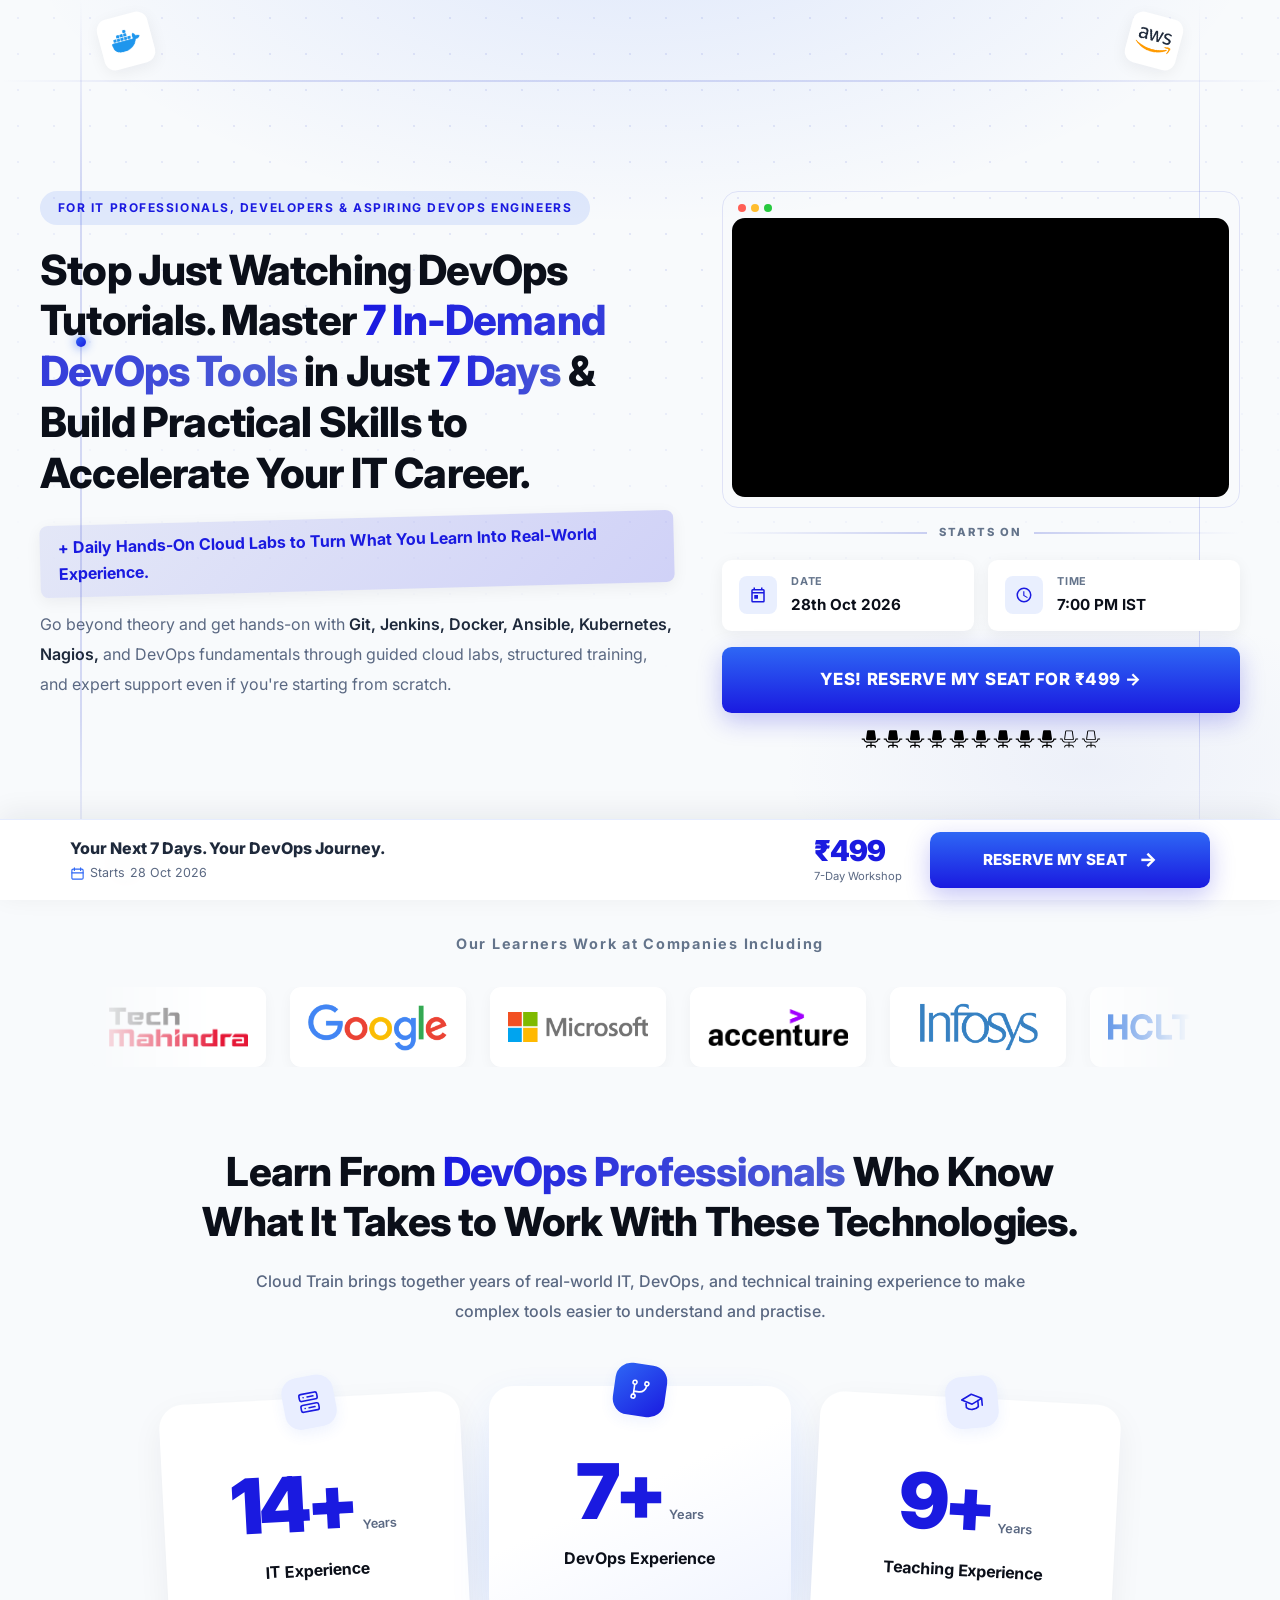
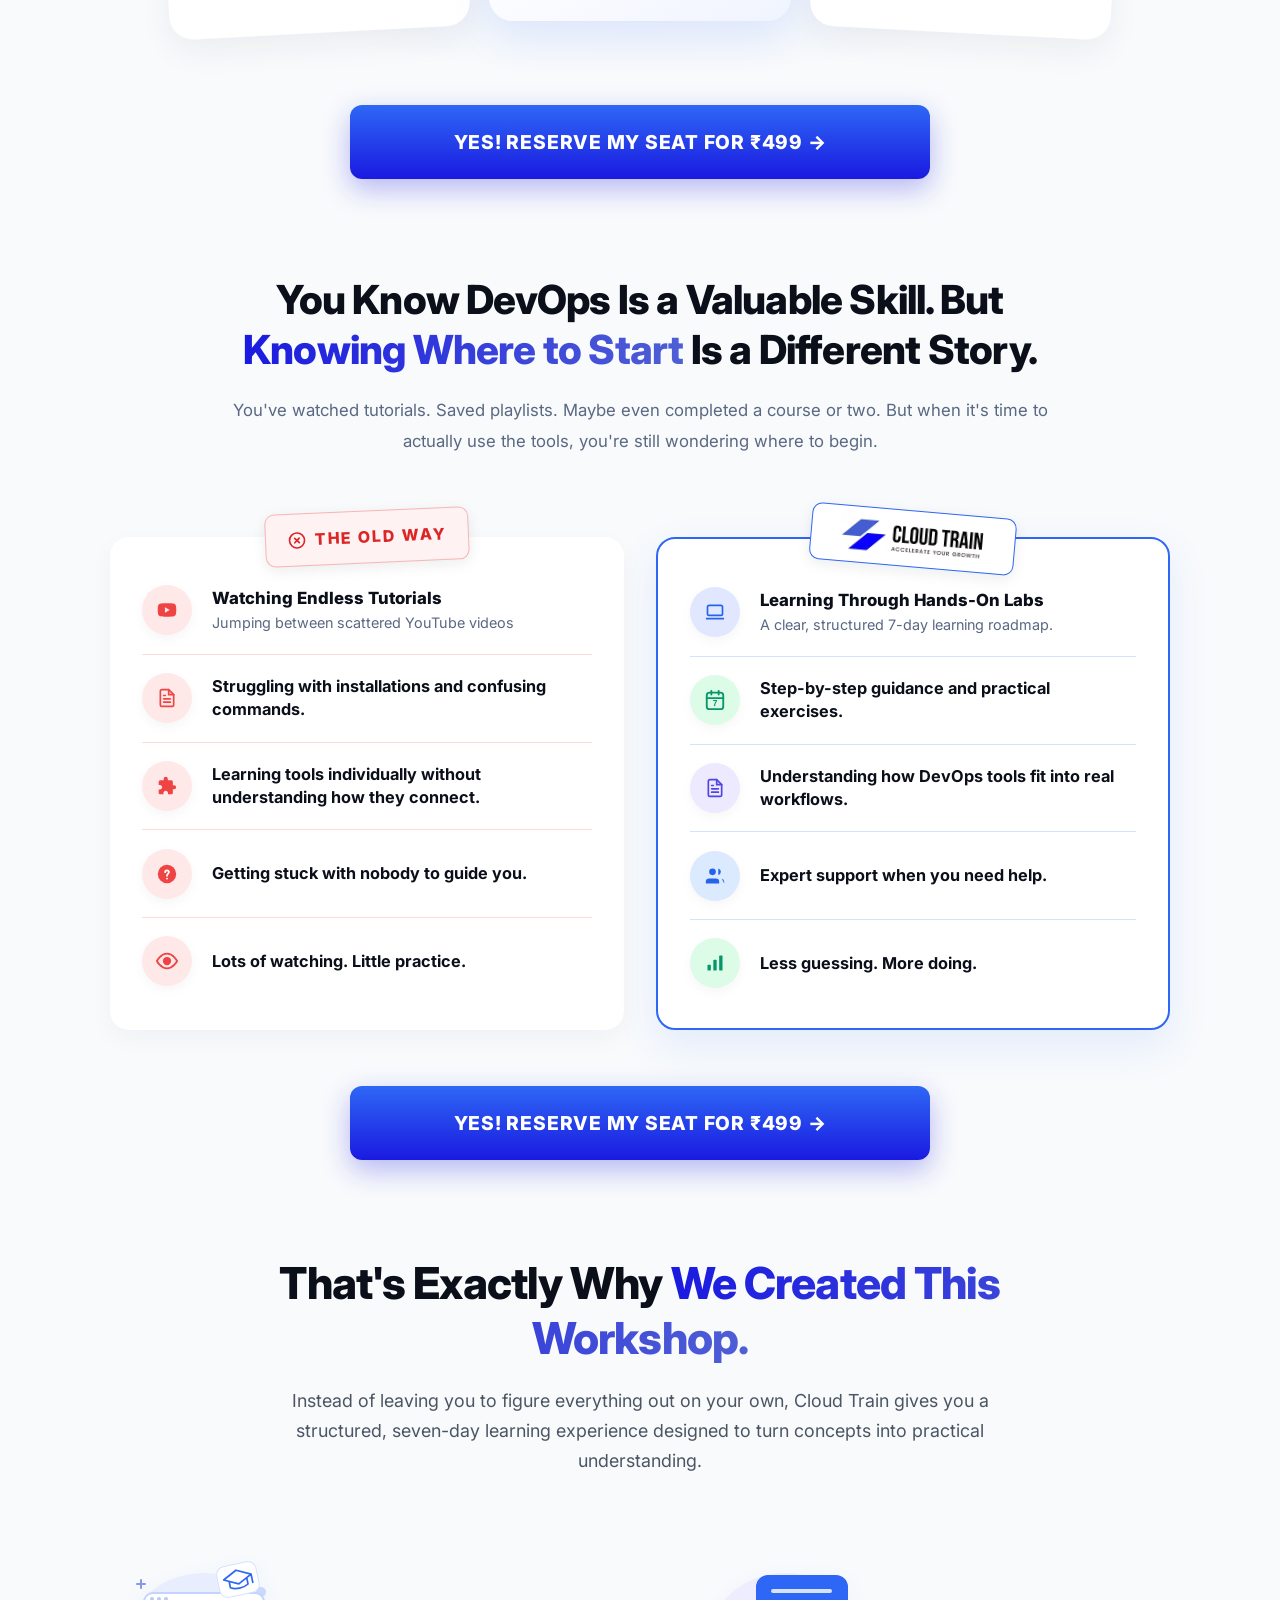
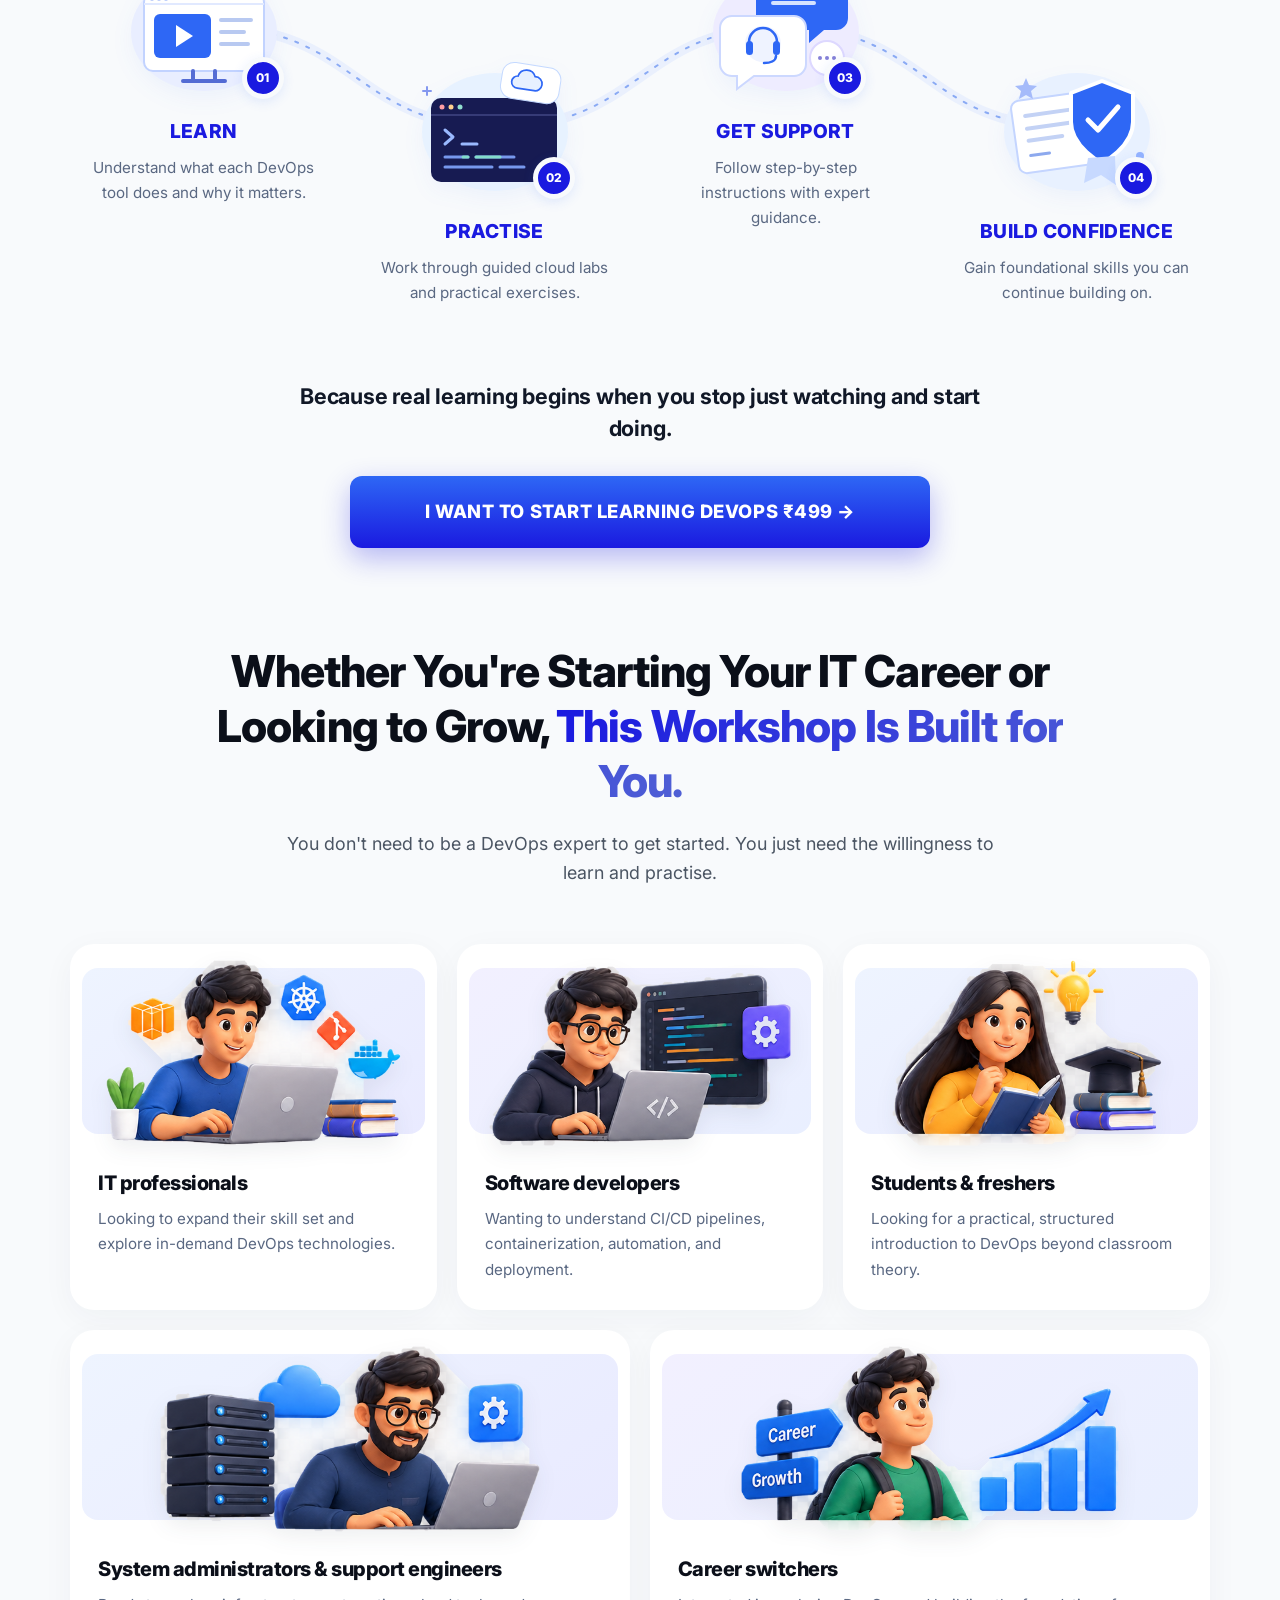
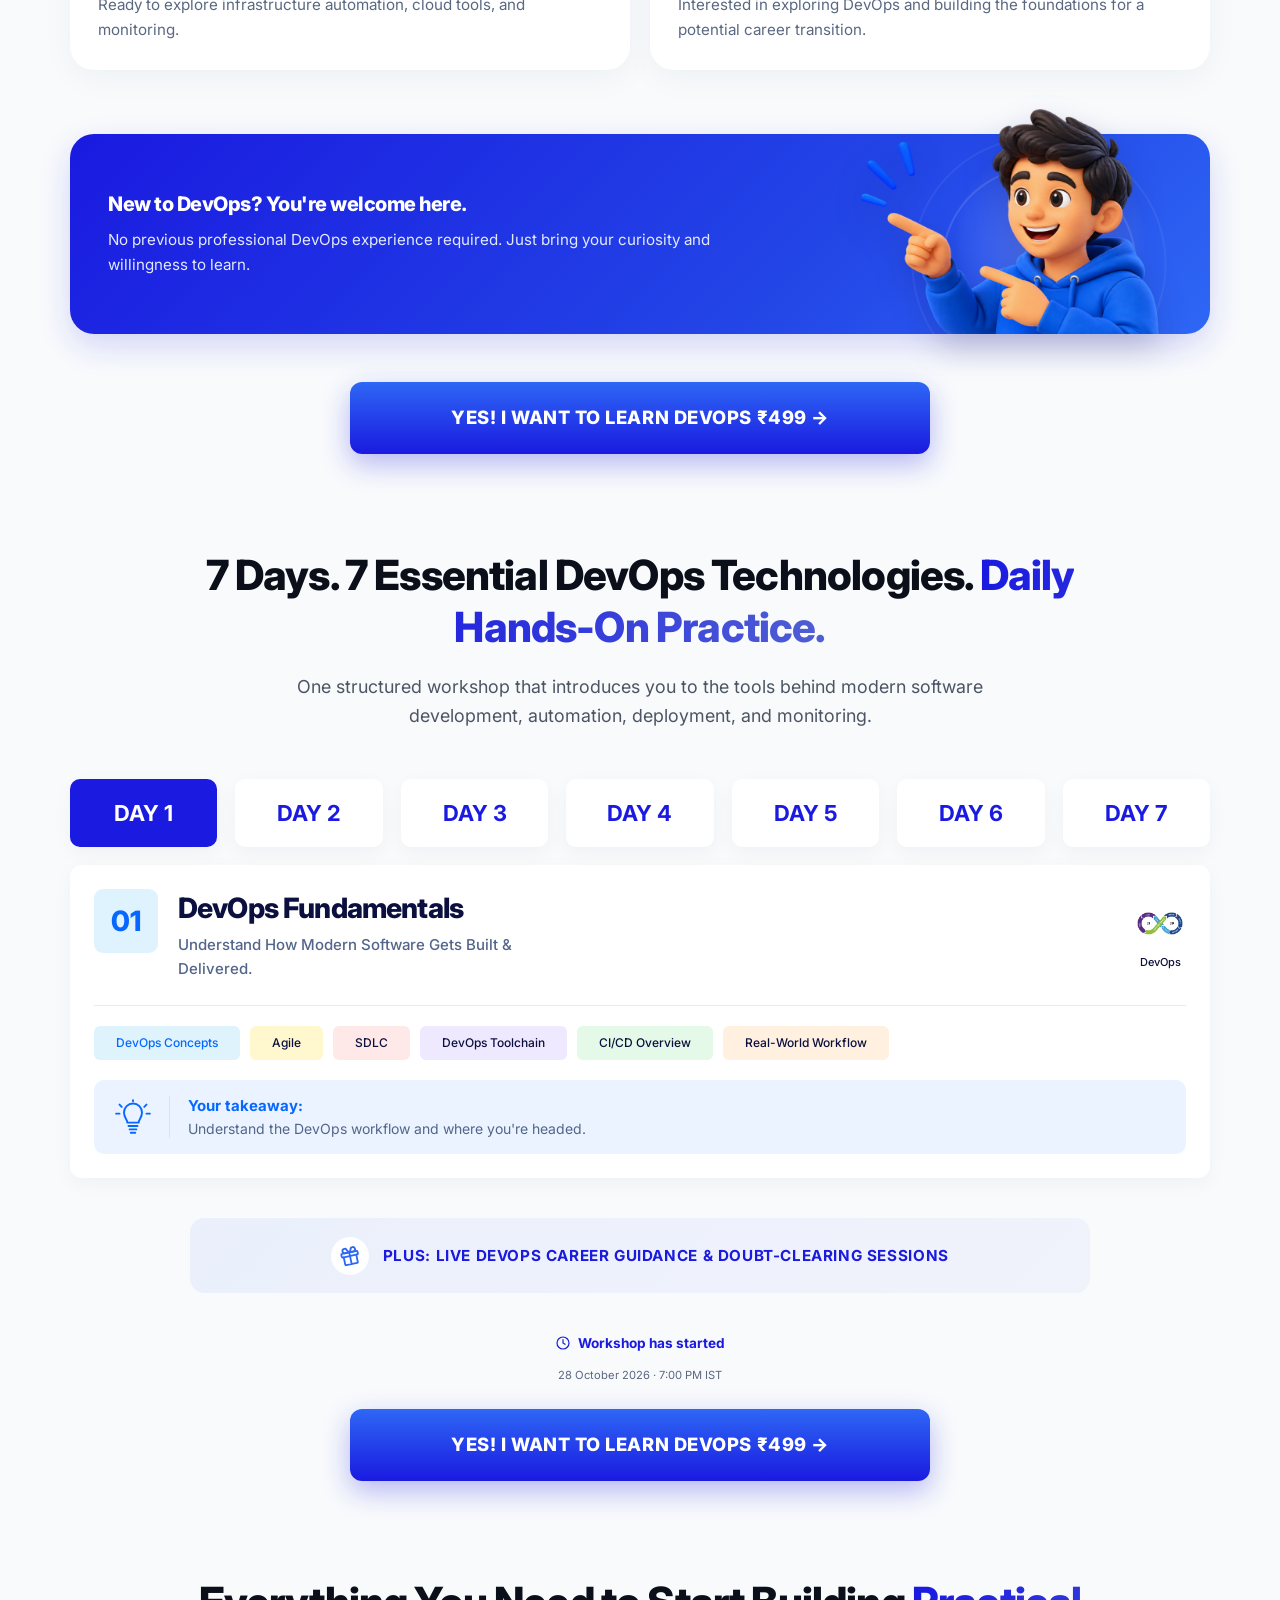
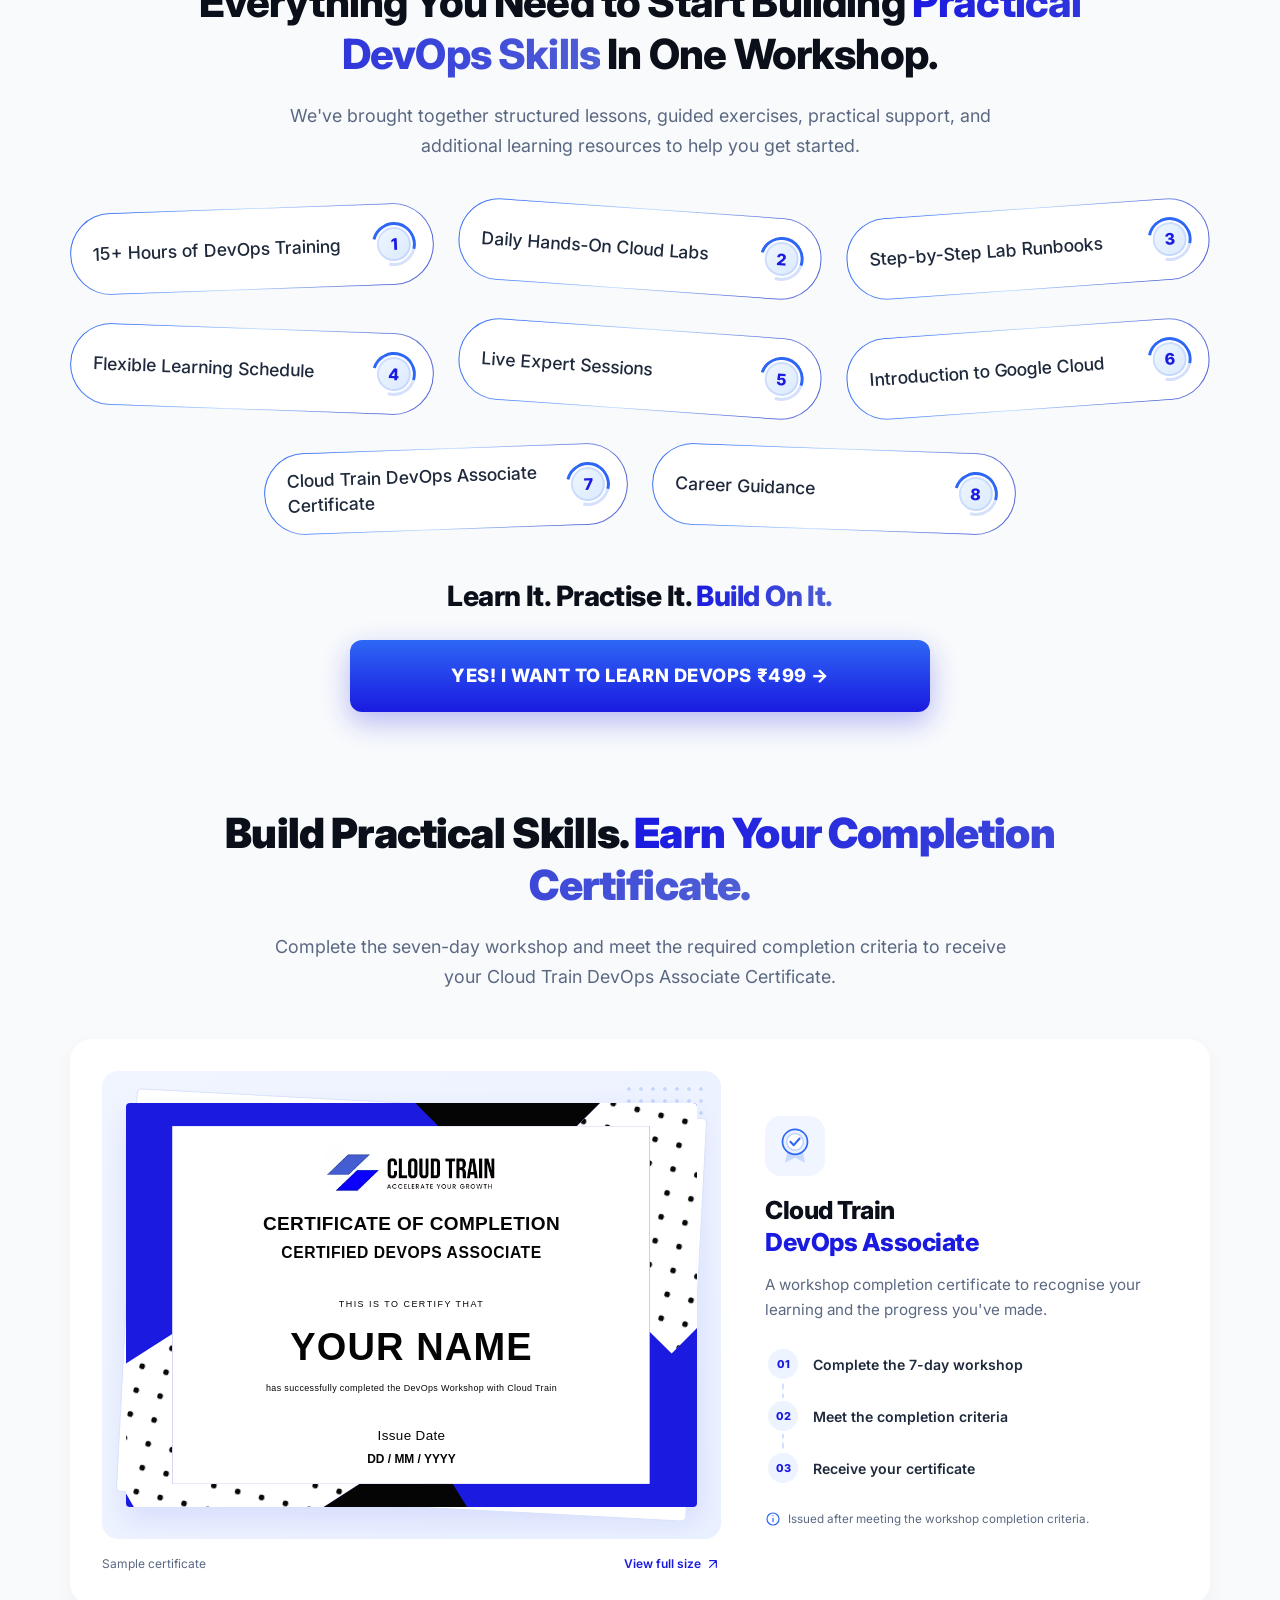
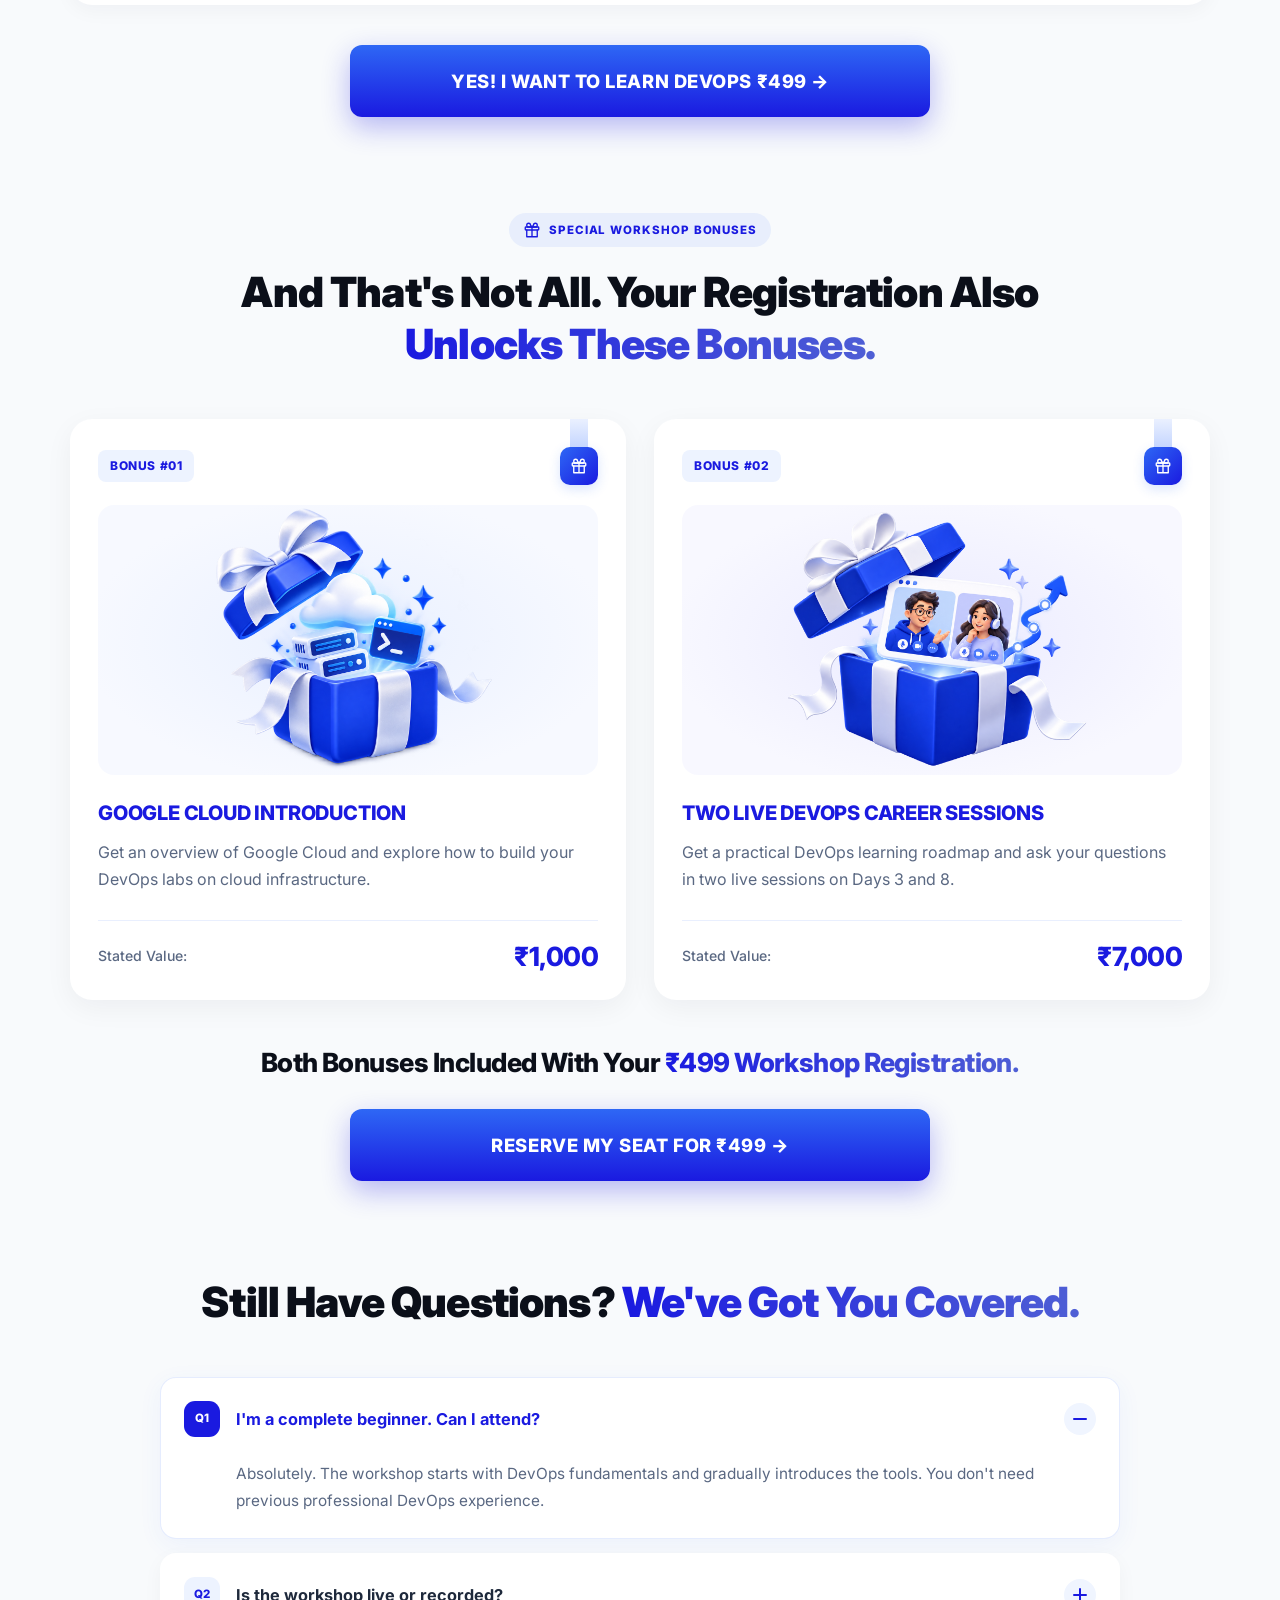
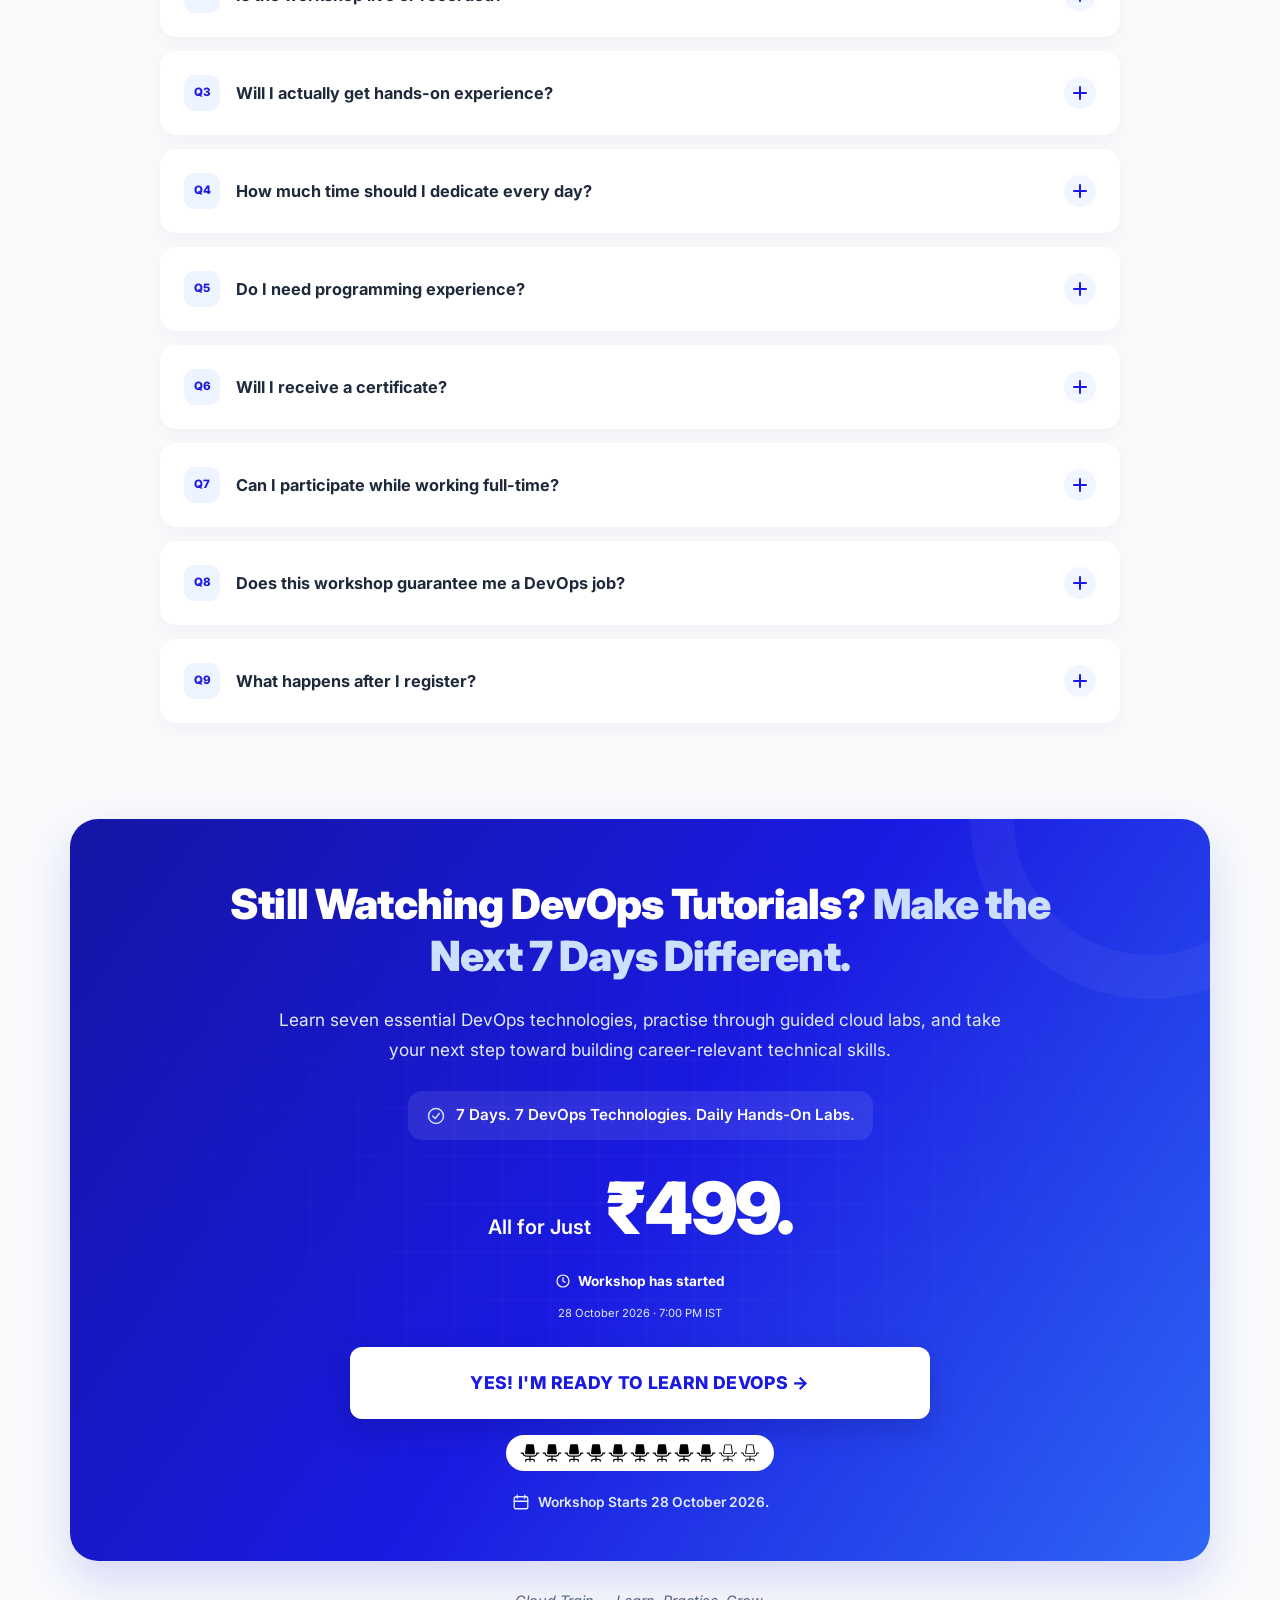
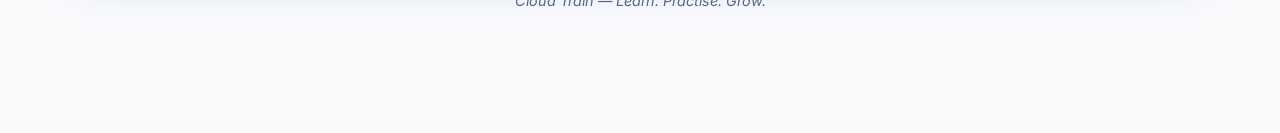
==== index.html @ efe3994d "c" ====
<!DOCTYPE html>
<html lang="en">
<head>
  <meta charset="UTF-8">
  <meta name="viewport" content="width=device-width, initial-scale=1.0">
  <title>Master DevOps in 7 Days | Cloud Train</title>
  <link rel="preconnect" href="https://fonts.googleapis.com">
  <link rel="preconnect" href="https://fonts.gstatic.com" crossorigin>
  <link href="https://fonts.googleapis.com/css2?family=Inter:wght@400;500;600;700;800;900&display=swap" rel="stylesheet">
  <link rel="stylesheet" href="style.css">
  <script src="script.js" defer></script>
</head>
<body>

  <!-- HERO SECTION -->
  <section class="hero">

    <!-- Decorative vertical lines -->
    <div class="deco-vline deco-vline--left">
      <span class="deco-vline__dot"></span>
    </div>
    <div class="deco-vline deco-vline--right">
      <span class="deco-vline__dot"></span>
    </div>

    <!-- Decorative horizontal line (top) -->
    <div class="deco-hline deco-hline--top"></div>

    <!-- Floating corner icons -->
    <!-- Top-left: Docker -->
    <div class="deco-icon deco-icon--tl">
      <img src="docker.png" alt="Docker">
    </div>

    <!-- Top-right: AWS -->
    <div class="deco-icon deco-icon--tr">
      <img src="aws.png" alt="AWS">
    </div>

    <!-- Bottom-left: Jenkins -->
    <div class="deco-icon deco-icon--bl">
      <img src="jenkins.png" alt="Jenkins">
    </div>

    <!-- Bottom-right: Git -->
    <div class="deco-icon deco-icon--br">
      <img src="git.png" alt="Git">
    </div>

    <div class="hero__container">
      <div class="hero__grid">

        <!-- ── LEFT COLUMN ── -->
        <div class="hero__left">

          <!-- Eyebrow -->
          <p class="hero__eyebrow">FOR IT PROFESSIONALS, DEVELOPERS &amp; ASPIRING DEVOPS ENGINEERS</p>

          <!-- Headline -->
          <h1 class="hero__headline">
            Stop Just Watching DevOps Tutorials. Master <span class="highlight">7 In-Demand DevOps Tools</span> in Just <span class="highlight">7 Days</span> &amp; Build Practical Skills to Accelerate Your IT Career.
          </h1>

          <!-- Sub-headline -->
          <p class="hero__subheadline">
            + Daily Hands-On Cloud Labs to Turn What You Learn Into Real-World Experience.
          </p>

          <!-- Description -->
          <p class="hero__description">
            Go beyond theory and get hands-on with <strong>Git, Jenkins, Docker, Ansible, Kubernetes, Nagios,</strong> and DevOps fundamentals through guided cloud labs, structured training, and expert support even if you're starting from scratch.
          </p>

        </div>

        <!-- ── RIGHT COLUMN ── -->
        <div class="hero__right">

          <!-- YouTube Video Window Mockup -->
          <div class="hero__video">
            <div class="video-window">
              <div class="video-window__bar">
                <span class="window-dot window-dot--red"></span>
                <span class="window-dot window-dot--yellow"></span>
                <span class="window-dot window-dot--green"></span>
              </div>
              <div class="video-wrap">
                <iframe
                  src="https://www.youtube.com/embed/XbvP2MWO48w?rel=0&modestbranding=1"
                  title="Cloud Train VSL Video"
                  frameborder="0"
                  allow="accelerometer; autoplay; clipboard-write; encrypted-media; gyroscope; picture-in-picture; web-share"
                  allowfullscreen>
                </iframe>
              </div>
            </div>
          </div>

          <!-- Event Card -->
          <div class="event-card">

            <!-- STARTS ON -->
            <div class="event-card__header">
              <span class="starts-line"></span>
              <span class="starts-text">STARTS ON</span>
              <span class="starts-line"></span>
            </div>

            <!-- Meta 2 Cards -->
            <div class="event-card__meta">

              <div class="meta-item">
                <span class="meta-icon">
                  <svg xmlns="http://www.w3.org/2000/svg" viewBox="0 0 24 24" fill="currentColor" width="18" height="18"><path d="M19 4h-1V2h-2v2H8V2H6v2H5a2 2 0 0 0-2 2v14a2 2 0 0 0 2 2h14a2 2 0 0 0 2-2V6a2 2 0 0 0-2-2zm0 16H5V10h14v10zm0-12H5V6h14v2zM7 12h5v5H7z"/></svg>
                </span>
                <div class="meta-content">
                  <span class="meta-label">Date</span>
                  <span class="meta-value">28th Oct 2026</span>
                </div>
              </div>

              <div class="meta-item">
                <span class="meta-icon">
                  <svg xmlns="http://www.w3.org/2000/svg" viewBox="0 0 24 24" fill="currentColor" width="18" height="18"><path d="M12 2a10 10 0 1 0 0 20A10 10 0 0 0 12 2zm0 18a8 8 0 1 1 0-16 8 8 0 0 1 0 16zm.5-13H11v6l5.25 3.15.75-1.23-4.5-2.67V7z"/></svg>
                </span>
                <div class="meta-content">
                  <span class="meta-label">Time</span>
                  <span class="meta-value">7:00 PM IST</span>
                </div>
              </div>

            </div>

          </div>

          <!-- CTA Button — outside event card -->
          <a href="#register" class="cta-btn">YES! RESERVE MY SEAT FOR ₹499 →</a>
          <img class="hero__seats" src="seat.png" alt="Workshop seating illustration" width="240" height="20" decoding="async">

        </div>
        <!-- end right -->

      </div>
    </div>
  </section>

  <!-- ── SECTION: EMPLOYERS & INSTRUCTORS CREDIBILITY ── -->
  <section class="credibility-section">
    <div class="credibility-section__container">

      <!-- 1. Our Learners Work at Companies Including -->
      <div class="credibility-section__companies">
        <h3 class="companies-heading">Our Learners Work at Companies Including</h3>
        <div class="logos-carousel">
          <div class="logos-track">
            <div class="company-badge">
              <img class="company-logo" src="logos/company-logo/1.png" alt="Tech Mahindra" width="140" height="48" decoding="async">
            </div>
            <div class="company-badge">
              <img class="company-logo" src="logos/company-logo/2.png" alt="Google" width="140" height="48" decoding="async">
            </div>
            <div class="company-badge">
              <img class="company-logo" src="logos/company-logo/3.png" alt="Microsoft" width="140" height="48" decoding="async">
            </div>
            <div class="company-badge">
              <img class="company-logo" src="logos/company-logo/4.png" alt="Accenture" width="140" height="48" decoding="async">
            </div>
            <div class="company-badge">
              <img class="company-logo" src="logos/company-logo/5.png" alt="Infosys" width="140" height="48" decoding="async">
            </div>
            <div class="company-badge">
              <img class="company-logo" src="logos/company-logo/6.png" alt="HCLTech" width="140" height="48" decoding="async">
            </div>
            <div class="company-badge">
              <img class="company-logo" src="logos/company-logo/7.jpg" alt="Amazon" width="140" height="48" decoding="async">
            </div>
            <div class="company-badge">
              <img class="company-logo" src="logos/company-logo/8.png" alt="IBM" width="140" height="48" decoding="async">
            </div>
            <div class="company-badge">
              <img class="company-logo" src="logos/company-logo/9.png" alt="Wipro" width="140" height="48" decoding="async">
            </div>
            <div class="company-badge">
              <img class="company-logo" src="logos/company-logo/10.png" alt="Capgemini" width="140" height="48" decoding="async">
            </div>
            <div class="company-badge">
              <img class="company-logo" src="logos/company-logo/11.png" alt="Atos" width="140" height="48" decoding="async">
            </div>

            <!-- Duplicate logos for a seamless scrolling loop -->
            <div class="company-badge" aria-hidden="true">
              <img class="company-logo" src="logos/company-logo/1.png" alt="" width="140" height="48" decoding="async">
            </div>
            <div class="company-badge" aria-hidden="true">
              <img class="company-logo" src="logos/company-logo/2.png" alt="" width="140" height="48" decoding="async">
            </div>
            <div class="company-badge" aria-hidden="true">
              <img class="company-logo" src="logos/company-logo/3.png" alt="" width="140" height="48" decoding="async">
            </div>
            <div class="company-badge" aria-hidden="true">
              <img class="company-logo" src="logos/company-logo/4.png" alt="" width="140" height="48" decoding="async">
            </div>
            <div class="company-badge" aria-hidden="true">
              <img class="company-logo" src="logos/company-logo/5.png" alt="" width="140" height="48" decoding="async">
            </div>
            <div class="company-badge" aria-hidden="true">
              <img class="company-logo" src="logos/company-logo/6.png" alt="" width="140" height="48" decoding="async">
            </div>
            <div class="company-badge" aria-hidden="true">
              <img class="company-logo" src="logos/company-logo/7.jpg" alt="" width="140" height="48" decoding="async">
            </div>
            <div class="company-badge" aria-hidden="true">
              <img class="company-logo" src="logos/company-logo/8.png" alt="" width="140" height="48" decoding="async">
            </div>
            <div class="company-badge" aria-hidden="true">
              <img class="company-logo" src="logos/company-logo/9.png" alt="" width="140" height="48" decoding="async">
            </div>
            <div class="company-badge" aria-hidden="true">
              <img class="company-logo" src="logos/company-logo/10.png" alt="" width="140" height="48" decoding="async">
            </div>
            <div class="company-badge" aria-hidden="true">
              <img class="company-logo" src="logos/company-logo/11.png" alt="" width="140" height="48" decoding="async">
            </div>
          </div>
        </div>
      </div>

      <!-- 2. Learn From DevOps Professionals -->
      <div class="credibility-section__instructors">
        <div class="instructors-layout">
          <div class="instructors-intro">
            <h2 class="instructors-headline">
              Learn From <span class="highlight">DevOps Professionals</span> Who Know What It Takes to Work With These Technologies.
            </h2>
            <p class="instructors-description">
              Cloud Train brings together years of real-world IT, DevOps, and technical training experience to make complex tools easier to understand and practise.
            </p>
          </div>

          <!-- Three floating experience cards -->
          <div class="instructors-stats">
            <div class="stat-card">
              <span class="stat-icon" aria-hidden="true"><svg viewBox="0 0 24 24" width="28" height="28" fill="none" stroke="currentColor" stroke-width="1.6" stroke-linecap="round" stroke-linejoin="round"><rect x="3" y="3" width="18" height="7" rx="2"/><rect x="3" y="14" width="18" height="7" rx="2"/><path d="M7 6.5h.01M7 17.5h.01M11 6.5h6M11 17.5h6"/></svg></span>
              <div class="stat-value"><span class="stat-number">14+</span><span class="stat-unit">Years</span></div>
              <span class="stat-label">IT Experience</span>
            </div>
            <div class="stat-card">
              <span class="stat-icon" aria-hidden="true"><svg viewBox="0 0 24 24" width="22" height="22" fill="none" stroke="currentColor" stroke-width="1.6" stroke-linecap="round" stroke-linejoin="round"><circle cx="6" cy="5" r="2"/><circle cx="6" cy="19" r="2"/><circle cx="18" cy="5" r="2"/><path d="M6 7v10M18 7a7 7 0 0 1-7 7H6"/></svg></span>
              <div class="stat-value"><span class="stat-number">7+</span><span class="stat-unit">Years</span></div>
              <span class="stat-label">DevOps Experience</span>
            </div>
            <div class="stat-card">
              <span class="stat-icon" aria-hidden="true"><svg viewBox="0 0 24 24" width="22" height="22" fill="none" stroke="currentColor" stroke-width="1.6" stroke-linecap="round" stroke-linejoin="round"><path d="m2 9 10-5 10 5-10 5L2 9ZM6 11v6c3 3 9 3 12 0v-6M22 9v7"/></svg></span>
              <div class="stat-value"><span class="stat-number">9+</span><span class="stat-unit">Years</span></div>
              <span class="stat-label">Teaching Experience</span>
            </div>
          </div>
        </div>

        <!-- CTA Button -->
        <div class="instructors-cta">
          <a href="#register" class="cta-btn">YES! RESERVE MY SEAT FOR ₹499 →</a>
        </div>
      </div>

    </div>
  </section>


  <!-- ── SECTION: THE OLD WAY VS THE CLOUD TRAIN WAY ── -->
  <section class="comparison-section" id="comparison">
    <div class="comparison-section__container">

      <!-- Header -->
      <div class="comparison-header">
        <h2 class="comparison-headline">
          You Know DevOps Is a Valuable Skill. But <span class="highlight">Knowing Where to Start</span> Is a Different Story.
        </h2>
        <p class="comparison-subtext">
          You've watched tutorials. Saved playlists. Maybe even completed a course or two. But when it's time to actually use the tools, you're still wondering where to begin.
        </p>
      </div>

      <!-- Comparison Grid -->
      <div class="comparison-grid">

        <!-- Column 1: The Old Way -->
        <div class="comparison-col comparison-col--old">
          <div class="comparison-col__header">
            <span class="comparison-badge comparison-badge--old">
              <svg xmlns="http://www.w3.org/2000/svg" width="20" height="20" viewBox="0 0 24 24" fill="none" stroke="currentColor" stroke-width="2.2" stroke-linecap="round" stroke-linejoin="round" class="lucide lucide-circle-x text-[#E8602F] bg-[#210b06] shrink-0 md:mt-1" aria-hidden="true"><circle cx="12" cy="12" r="10"></circle><path d="m15 9-6 6"></path><path d="m9 9 6 6"></path></svg> THE OLD WAY
            </span>
          </div>
          <ul class="comparison-list">

            <!-- 1. YouTube Tutorials -->
            <li class="comparison-item">
              <div class="item-icon-badge item-icon-badge--youtube">
                <svg viewBox="0 0 24 24" width="22" height="22" fill="#EF4444"><path d="M21.58 7.19a2.7 2.7 0 0 0-1.9-1.9C18 4.75 12 4.75 12 4.75s-6 0-7.68.54a2.7 2.7 0 0 0-1.9 1.9C1.88 8.87 1.88 12 1.88 12s0 3.13.54 4.81a2.7 2.7 0 0 0 1.9 1.9c1.68.54 7.68.54 7.68.54s6 0 7.68-.54a2.7 2.7 0 0 0 1.9-1.9c.54-1.68.54-4.81.54-4.81s0-3.13-.54-4.81zM9.75 15.02V8.98L15 12l-5.25 3.02z"/></svg>
              </div>
              <div class="item-content">
                <strong class="item-heading">Watching Endless Tutorials</strong>
                <p class="item-subheading">Jumping between scattered YouTube videos</p>
              </div>
            </li>

            <!-- 2. Documentation / Installations -->
            <li class="comparison-item">
              <div class="item-icon-badge item-icon-badge--doc">
                <svg viewBox="0 0 24 24" width="20" height="20" fill="none" stroke="#EF4444" stroke-width="2" stroke-linecap="round" stroke-linejoin="round"><path d="M14 2H6a2 2 0 0 0-2 2v16a2 2 0 0 0 2 2h12a2 2 0 0 0 2-2V8z"/><polyline points="14 2 14 8 20 8"/><line x1="16" y1="13" x2="8" y2="13"/><line x1="16" y1="17" x2="8" y2="17"/><line x1="10" y1="9" x2="8" y2="9"/></svg>
              </div>
              <div class="item-content">
                <span class="item-text-bold">Struggling with installations and confusing commands.</span>
              </div>
            </li>

            <!-- 3. Puzzle Piece -->
            <li class="comparison-item">
              <div class="item-icon-badge item-icon-badge--puzzle">
                <svg viewBox="0 0 24 24" width="20" height="20" fill="#EF4444"><path d="M20.5 11H19V7c0-1.1-.9-2-2-2h-4V3.5a2.5 2.5 0 0 0-5 0V5H4c-1.1 0-1.99.9-1.99 2v3.8H3.5c1.49 0 2.7 1.21 2.7 2.7s-1.21 2.7-2.7 2.7H2V20c0 1.1.9 2 2 2h3.8v-1.5c0-1.49 1.21-2.7 2.7-2.7s2.7 1.21 2.7 2.7V22H17c1.1 0 2-.9 2-2v-4h1.5a2.5 2.5 0 0 0 0-5z"/></svg>
              </div>
              <div class="item-content">
                <span class="item-text-bold">Learning tools individually without understanding how they connect.</span>
              </div>
            </li>

            <!-- 4. Question Mark -->
            <li class="comparison-item">
              <div class="item-icon-badge item-icon-badge--help">
                <svg viewBox="0 0 24 24" width="22" height="22" fill="#EF4444"><circle cx="12" cy="12" r="10"/><path d="M12 17h.01M12 14c0-2 2-2.5 2-4a2 2 0 1 0-4 0" stroke="#FFF" stroke-width="2" stroke-linecap="round" fill="none"/></svg>
              </div>
              <div class="item-content">
                <span class="item-text-bold">Getting stuck with nobody to guide you.</span>
              </div>
            </li>

            <!-- 5. Eye / Watching -->
            <li class="comparison-item">
              <div class="item-icon-badge item-icon-badge--eye">
                <svg viewBox="0 0 24 24" width="22" height="22" fill="none" stroke="#EF4444" stroke-width="2" stroke-linecap="round" stroke-linejoin="round"><path d="M1 12s4-8 11-8 11 8 11 8-4 8-11 8-11-8-11-8z"/><circle cx="12" cy="12" r="3.5" fill="#EF4444"/></svg>
              </div>
              <div class="item-content">
                <span class="item-text-bold">Lots of watching. Little practice.</span>
              </div>
            </li>

          </ul>
        </div>

        <!-- Column 2: The Cloud Train Way -->
        <div class="comparison-col comparison-col--new">
          <div class="comparison-col__header">
            <span class="comparison-badge comparison-badge--new">
              <img src="logo.png" alt="Cloud Train" class="badge-logo-img">
            </span>
          </div>
          <ul class="comparison-list">

            <!-- 1. Hands-on Laptop -->
            <li class="comparison-item">
              <div class="item-icon-badge item-icon-badge--laptop">
                <svg viewBox="0 0 24 24" width="20" height="20" fill="none" stroke="#2563EB" stroke-width="2" stroke-linecap="round" stroke-linejoin="round"><rect x="3" y="4" width="18" height="12" rx="2"/><line x1="2" y1="20" x2="22" y2="20"/></svg>
              </div>
              <div class="item-content">
                <strong class="item-heading">Learning Through Hands-On Labs</strong>
                <p class="item-subheading">A clear, structured 7-day learning roadmap.</p>
              </div>
            </li>

            <!-- 2. Calendar 7 Days -->
            <li class="comparison-item">
              <div class="item-icon-badge item-icon-badge--calendar">
                <svg viewBox="0 0 24 24" width="22" height="22" fill="none" stroke="#059669" stroke-width="2" stroke-linecap="round" stroke-linejoin="round"><rect x="3" y="4" width="18" height="18" rx="3"/><line x1="16" y1="2" x2="16" y2="6"/><line x1="8" y1="2" x2="8" y2="6"/><line x1="3" y1="10" x2="21" y2="10"/><text x="12" y="19" fill="#059669" font-size="9" font-weight="900" font-family="sans-serif" text-anchor="middle" stroke="none">7</text></svg>
              </div>
              <div class="item-content">
                <span class="item-text-bold">Step-by-step guidance and practical exercises.</span>
              </div>
            </li>

            <!-- 3. Workflows / Documentation -->
            <li class="comparison-item">
              <div class="item-icon-badge item-icon-badge--workflow">
                <svg viewBox="0 0 24 24" width="20" height="20" fill="none" stroke="#4F46E5" stroke-width="2" stroke-linecap="round" stroke-linejoin="round"><path d="M14 2H6a2 2 0 0 0-2 2v16a2 2 0 0 0 2 2h12a2 2 0 0 0 2-2V8z"/><polyline points="14 2 14 8 20 8"/><line x1="16" y1="13" x2="8" y2="13"/><line x1="16" y1="17" x2="8" y2="17"/><polyline points="10 9 9 9 8 9"/></svg>
              </div>
              <div class="item-content">
                <span class="item-text-bold">Understanding how DevOps tools fit into real workflows.</span>
              </div>
            </li>

            <!-- 4. Expert Support / Team -->
            <li class="comparison-item">
              <div class="item-icon-badge item-icon-badge--team">
                <svg viewBox="0 0 24 24" width="20" height="20" fill="#2563EB"><path d="M17 21v-2a4 4 0 0 0-4-4H5a4 4 0 0 0-4 4v2"/><circle cx="9" cy="7" r="4"/><path d="M23 21v-2a4 4 0 0 0-3-3.87"/><path d="M16 3.13a4 4 0 0 1 0 7.75"/></svg>
              </div>
              <div class="item-content">
                <span class="item-text-bold">Expert support when you need help.</span>
              </div>
            </li>

            <!-- 5. Growth / Doing -->
            <li class="comparison-item">
              <div class="item-icon-badge item-icon-badge--growth">
                <svg viewBox="0 0 24 24" width="20" height="20" fill="#059669"><rect x="3" y="14" width="4" height="7" rx="1"/><rect x="10" y="8" width="4" height="13" rx="1"/><rect x="17" y="3" width="4" height="18" rx="1"/></svg>
              </div>
              <div class="item-content">
                <span class="item-text-bold">Less guessing. More doing.</span>
              </div>
            </li>

          </ul>
        </div>

      </div>
 <!-- CTA Button -->
        <div class="instructors-cta">
          <a href="#register" class="cta-btn">YES! RESERVE MY SEAT FOR ₹499 →</a>
        </div>
    </div>
  </section>

  <!-- WORKSHOP PURPOSE / SOLUTION SECTION -->
  <section class="solution-section" id="solution">
    <div class="solution-container">
      
      <!-- Section Header -->
      <div class="solution-header">
        <h2 class="solution-headline">
          That's Exactly Why <span class="highlight">We Created This Workshop.</span>
        </h2>
        <p class="solution-subtext">
          Instead of leaving you to figure everything out on your own, Cloud Train gives you a structured, seven-day learning experience designed to turn concepts into practical understanding.
        </p>
      </div>

      <!-- Connected Workshop Learning Journey -->
      <div class="solution-journey">
        <svg class="solution-journey__path" viewBox="0 0 900 160" preserveAspectRatio="none" fill="none" aria-hidden="true">
          <path d="M0 30C150 30 150 130 300 130S450 30 600 30S750 130 900 130" stroke="#cfddff" stroke-width="10" stroke-linecap="round" opacity="0.35"/>
          <path d="M0 30C150 30 150 130 300 130S450 30 600 30S750 130 900 130" stroke="#8aaaf4" stroke-width="2" stroke-dasharray="3 9" stroke-linecap="round" vector-effect="non-scaling-stroke"/>
        </svg>
        <ol class="journey-list" aria-label="Your workshop learning journey">
          <li class="journey-step">
            <div class="journey-step__visual">
              <svg class="journey-step__illustration" viewBox="0 0 160 144" width="160" height="144" fill="none" aria-hidden="true"><ellipse cx="80" cy="77" rx="73" ry="59" fill="#e9eeff"/><circle cx="137" cy="37" r="5" fill="#c8d8ff"/><rect x="20" y="38" width="120" height="78" rx="9" fill="white" stroke="#c2d3ff" stroke-width="2"/><path d="M20 49h120" stroke="#e1e9ff" stroke-width="2"/><circle cx="28" cy="44" r="2" fill="#b9cafa"/><circle cx="35" cy="44" r="2" fill="#b9cafa"/><circle cx="42" cy="44" r="2" fill="#b9cafa"/><rect x="30" y="59" width="57" height="44" rx="6" fill="#2e67f5"/><path d="m52 70 17 11-17 11Z" fill="white"/><path d="M97 65h30m-30 12h23m-23 12h27" stroke="#b8c9f1" stroke-width="4" stroke-linecap="round"/><path d="M69 116v10m22-10v10m-32 0h42" stroke="#536bd4" stroke-width="4" stroke-linecap="round"/><g transform="rotate(-12 114 25)"><rect x="94" y="9" width="40" height="31" rx="8" fill="white" stroke="#d6e2ff"/><path d="m100 22 14-7 14 7-14 7Zm5 3v6c5 3 13 3 18 0v-6m5-3v9" fill="none" stroke="#2e67f5" stroke-width="1.7" stroke-linejoin="round"/></g><path d="M13 29h8m-4-4v8" stroke="#8498ef" stroke-width="2" stroke-linecap="round"/></svg>
              <span class="journey-step__number" aria-hidden="true">01</span>
            </div>
            <div class="journey-step__content">
              <h3 class="journey-step__title">LEARN</h3>
              <p class="journey-step__description">Understand what each DevOps tool does and why it matters.</p>
            </div>
          </li>

          <li class="journey-step">
            <div class="journey-step__visual">
              <svg class="journey-step__illustration" viewBox="0 0 160 144" width="160" height="144" fill="none" aria-hidden="true"><ellipse cx="80" cy="77" rx="73" ry="59" fill="#e7f2ff"/><rect x="16" y="43" width="126" height="84" rx="10" fill="#171b52"/><path d="M16 60h126" stroke="#363b77" stroke-width="2"/><circle cx="27" cy="52" r="2.5" fill="#ff9ea4"/><circle cx="36" cy="52" r="2.5" fill="#ffd18e"/><circle cx="45" cy="52" r="2.5" fill="#91dfcf"/><path d="m30 75 8 7-8 7m17 0h15" fill="none" stroke="#9ab9ff" stroke-width="3" stroke-linecap="round" stroke-linejoin="round"/><path d="M30 102h23m8 0h38m-69 10h47m8 0h24" stroke="#7798ed" stroke-width="3" stroke-linecap="round"/><path d="M48 102h5m8 0h24" stroke="#83dccb" stroke-width="3" stroke-linecap="round"/><g transform="rotate(9 115 29)"><rect x="86" y="10" width="59" height="36" rx="12" fill="white" stroke="#c4d9ff"/><path d="M103 35a6 6 0 0 1-1-12 9 9 0 0 1 17-2 7 7 0 0 1 8 7 7 7 0 0 1-7 7Z" fill="#e7f0ff" stroke="#2e67f5" stroke-width="1.7"/></g><path d="M8 36h8m-4-4v8" stroke="#8498ef" stroke-width="2" stroke-linecap="round"/></svg>
              <span class="journey-step__number" aria-hidden="true">02</span>
            </div>
            <div class="journey-step__content">
              <h3 class="journey-step__title">PRACTISE</h3>
              <p class="journey-step__description">Work through guided cloud labs and practical exercises.</p>
            </div>
          </li>

          <li class="journey-step">
            <div class="journey-step__visual">
              <svg class="journey-step__illustration" viewBox="0 0 160 144" width="160" height="144" fill="none" aria-hidden="true"><ellipse cx="80" cy="77" rx="73" ry="59" fill="#eeecff"/><path d="M62 20h68a12 12 0 0 1 12 12v31a12 12 0 0 1-12 12h-12l-15 13V75H62a12 12 0 0 1-12-12V32a12 12 0 0 1 12-12Z" fill="#2e67f5"/><path d="M67 36h57m-57 12h41" stroke="#d5e3ff" stroke-width="4" stroke-linecap="round"/><path d="M26 61h62a12 12 0 0 1 12 12v36a12 12 0 0 1-12 12H48l-17 13v-13h-5a12 12 0 0 1-12-12V73a12 12 0 0 1 12-12Z" fill="white" stroke="#ccd8ff" stroke-width="2"/><circle cx="57" cy="89" r="18" fill="#eff3ff"/><path d="M43 89v-2a14 14 0 0 1 28 0v2m-1 12c0 5-6 7-12 7" fill="none" stroke="#2e67f5" stroke-width="2.5" stroke-linecap="round"/><rect x="40" y="86" width="7" height="14" rx="3.5" fill="#2e67f5"/><rect x="67" y="86" width="7" height="14" rx="3.5" fill="#2e67f5"/><circle cx="121" cy="103" r="17" fill="white" stroke="#ddd8ff" stroke-width="2"/><circle cx="114" cy="103" r="2" fill="#8581d7"/><circle cx="121" cy="103" r="2" fill="#8581d7"/><circle cx="128" cy="103" r="2" fill="#8581d7"/></svg>
              <span class="journey-step__number" aria-hidden="true">03</span>
            </div>
            <div class="journey-step__content">
              <h3 class="journey-step__title">GET SUPPORT</h3>
              <p class="journey-step__description">Follow step-by-step instructions with expert guidance.</p>
            </div>
          </li>

          <li class="journey-step">
            <div class="journey-step__visual">
              <svg class="journey-step__illustration" viewBox="0 0 160 144" width="160" height="144" fill="none" aria-hidden="true"><ellipse cx="80" cy="77" rx="73" ry="59" fill="#e8f1ff"/><g transform="rotate(-8 65 79)"><rect x="18" y="40" width="96" height="73" rx="8" fill="white" stroke="#c4d5ff" stroke-width="2"/><path d="M31 56h49m-49 13h61m-61 12h34" stroke="#c3d2f5" stroke-width="4" stroke-linecap="round"/><path d="M31 96h19" stroke="#8da9ee" stroke-width="3" stroke-linecap="round"/></g><path d="m105 26 31 12v29c0 25-31 41-31 41S74 92 74 67V38Z" fill="#2e67f5" stroke="white" stroke-width="4" stroke-linejoin="round"/><path d="m91 65 10 10 20-23" fill="none" stroke="white" stroke-width="5" stroke-linecap="round" stroke-linejoin="round"/><path d="m91 103-4 25 17-8 15 10-1-29" fill="#c7d9ff"/><path d="m29 23 3 7 8 1-6 5 2 8-7-4-7 4 2-8-6-5 8-1Z" fill="#a5bbfa"/><circle cx="143" cy="101" r="4" fill="#94b3ff"/></svg>
              <span class="journey-step__number" aria-hidden="true">04</span>
            </div>
            <div class="journey-step__content">
              <h3 class="journey-step__title">BUILD CONFIDENCE</h3>
              <p class="journey-step__description">Gain foundational skills you can continue building on.</p>
            </div>
          </li>
        </ol>
      </div>

      <!-- Bottom Quote & CTA -->
      <div class="solution-bottom">
        <p class="solution-quote">
          Because real learning begins when you stop just watching and start doing.
        </p>
        <div class="solution-cta">
          <a href="#register" class="cta-btn">
            I WANT TO START LEARNING DEVOPS ₹499 →
          </a>
        </div>
      </div>

    </div>
  </section>

  <!-- WHO IS THIS FOR / AUDIENCE SECTION -->
  <section class="audience-section" id="audience">
    <div class="audience-container">
      
      <!-- Section Header -->
      <div class="audience-header">
        <h2 class="audience-headline">
          Whether You're Starting Your IT Career or Looking to Grow, <span class="highlight">This Workshop Is Built for You.</span>
        </h2>
        <p class="audience-subtext">
          You don't need to be a DevOps expert to get started. You just need the willingness to learn and practise.
        </p>
      </div>

      <!-- Audience roles and beginner welcome -->
      <div class="audience-grid">
        
        <!-- 01 IT Professionals -->
        <article class="audience-card">
          <div class="audience-card__media">
            <img src="audience-it-pro.png" alt="" class="audience-card__img" loading="lazy" decoding="async">
          </div>
          <div class="audience-card__body">
            <h3 class="audience-card__title">IT professionals</h3>
            <p class="audience-card__desc">Looking to expand their skill set and explore in-demand DevOps technologies.</p>
          </div>
        </article>

        <!-- 02 Software Developers -->
        <article class="audience-card">
          <div class="audience-card__media">
            <img src="audience-dev.png" alt="" class="audience-card__img" loading="lazy" decoding="async">
          </div>
          <div class="audience-card__body">
            <h3 class="audience-card__title">Software developers</h3>
            <p class="audience-card__desc">Wanting to understand CI/CD pipelines, containerization, automation, and deployment.</p>
          </div>
        </article>

        <!-- 03 Students & Freshers -->
        <article class="audience-card">
          <div class="audience-card__media">
            <img src="audience-student.png" alt="" class="audience-card__img" loading="lazy" decoding="async">
          </div>
          <div class="audience-card__body">
            <h3 class="audience-card__title">Students &amp; freshers</h3>
            <p class="audience-card__desc">Looking for a practical, structured introduction to DevOps beyond classroom theory.</p>
          </div>
        </article>

        <!-- 04 System Administrators & Support Engineers -->
        <article class="audience-card">
          <div class="audience-card__media">
            <img src="audience-sysadmin.png" alt="" class="audience-card__img" loading="lazy" decoding="async">
          </div>
          <div class="audience-card__body">
            <h3 class="audience-card__title">System administrators &amp; support engineers</h3>
            <p class="audience-card__desc">Ready to explore infrastructure automation, cloud tools, and monitoring.</p>
          </div>
        </article>

        <!-- 05 Career Switchers -->
        <article class="audience-card">
          <div class="audience-card__media">
            <img src="audience-switcher.png" alt="" class="audience-card__img" loading="lazy" decoding="async">
          </div>
          <div class="audience-card__body">
            <h3 class="audience-card__title">Career switchers</h3>
            <p class="audience-card__desc">Interested in exploring DevOps and building the foundations for a potential career transition.</p>
          </div>
        </article>

      </div>

      <article class="audience-card audience-card--welcome">
        <div class="audience-card__media">
          <img src="reassurance-char.png" alt="" class="audience-card__img" loading="lazy" decoding="async">
        </div>
        <div class="audience-card__body">
          <h3 class="audience-card__title">New to DevOps? You're welcome here.</h3>
          <p class="audience-card__desc">No previous professional DevOps experience required. Just bring your curiosity and willingness to learn.</p>
        </div>
      </article>

      <!-- CTA Button -->
      <div class="audience-cta">
        <a href="#register" class="cta-btn">
          YES! I WANT TO LEARN DEVOPS ₹499 →
        </a>
      </div>

    </div>
  </section>


  <!-- 7-DAY CURRICULUM SECTION -->
  <section class="curriculum-section" id="curriculum">
    <div class="curriculum-container">

      <!-- Section Header -->
      <div class="curriculum-header">
        <h2 class="curriculum-headline">
          7 Days. 7 Essential DevOps Technologies. <span class="highlight">Daily Hands-On Practice.</span>
        </h2>
        <p class="curriculum-subtext">
          One structured workshop that introduces you to the tools behind modern software development, automation, deployment, and monitoring.
        </p>
      </div>

      <!-- Tabs Navigation -->
      <div class="curriculum-tabs" role="tablist" aria-label="Workshop Days">
        <button class="curriculum-tab curriculum-tab--active" role="tab" aria-selected="true" aria-controls="day-panel-1" data-day="1">
          <span class="tab-day">DAY 1</span>
        </button>
        <button class="curriculum-tab" role="tab" aria-selected="false" aria-controls="day-panel-2" data-day="2">
          <span class="tab-day">DAY 2</span>
        </button>
        <button class="curriculum-tab" role="tab" aria-selected="false" aria-controls="day-panel-3" data-day="3">
          <span class="tab-day">DAY 3</span>
        </button>
        <button class="curriculum-tab" role="tab" aria-selected="false" aria-controls="day-panel-4" data-day="4">
          <span class="tab-day">DAY 4</span>
        </button>
        <button class="curriculum-tab" role="tab" aria-selected="false" aria-controls="day-panel-5" data-day="5">
          <span class="tab-day">DAY 5</span>
        </button>
        <button class="curriculum-tab" role="tab" aria-selected="false" aria-controls="day-panel-6" data-day="6">
          <span class="tab-day">DAY 6</span>
        </button>
        <button class="curriculum-tab" role="tab" aria-selected="false" aria-controls="day-panel-7" data-day="7">
          <span class="tab-day">DAY 7</span>
        </button>
      </div>

      <!-- Tab Panels -->
      <div class="curriculum-panel-wrapper">

        <!-- Day 01: DevOps Fundamentals -->
        <div class="curriculum-panel curriculum-panel--active" id="day-panel-1" role="tabpanel" aria-labelledby="curriculum-title-1">
          <div class="curriculum-card-layout">
            <div class="curriculum-card-layout__top">
              <div class="curriculum-card-heading">
                <div class="curriculum-card-icon" aria-label="Day 1">01</div>
                <div class="curriculum-card-heading__text">
                  <h3 class="curriculum-card-layout__title" id="curriculum-title-1">DevOps Fundamentals</h3>
                  <p class="curriculum-card-layout__lead">Understand How Modern Software Gets Built &amp; Delivered.</p>
                </div>
              </div>
              <ul class="curriculum-tool-logos" aria-label="Tools covered">
                <li class="curriculum-tool"><img src="logos/devops.png" alt="" width="46" height="46" loading="lazy"><span>DevOps</span></li>
              </ul>
            </div>
            <div class="curriculum-card-layout__tags">
                <span class="ctag ctag--blue">DevOps Concepts</span>
                <span class="ctag ctag--yellow">Agile</span>
                <span class="ctag ctag--red">SDLC</span>
                <span class="ctag ctag--purple">DevOps Toolchain</span>
                <span class="ctag ctag--green">CI/CD Overview</span>
                <span class="ctag ctag--orange">Real-World Workflow</span>
            </div>
            <div class="curriculum-card-layout__takeaway">
              <span class="curriculum-takeaway-icon"><svg viewBox="0 0 32 32" width="36" height="36" fill="none" stroke="currentColor" stroke-width="1.7" stroke-linecap="round" stroke-linejoin="round" aria-hidden="true"><path d="M11 21c0-3-3-4-3-9a8 8 0 0 1 16 0c0 5-3 6-3 9Z"/><path d="M12 24h8m-7 3h6m-5 3h4M16 1v1M4 5l2 2M1 13h3M28 13h3M26 7l2-2"/></svg></span>
              <div class="curriculum-takeaway-text">
                <strong>Your takeaway:</strong>
                <p>Understand the DevOps workflow and where you're headed.</p>
              </div>
            </div>
          </div>
        </div>

        <!-- Day 02: Git & GitHub -->
        <div class="curriculum-panel" id="day-panel-2" role="tabpanel" aria-labelledby="curriculum-title-2" hidden>
          <div class="curriculum-card-layout">
            <div class="curriculum-card-layout__top">
              <div class="curriculum-card-heading">
                <div class="curriculum-card-icon" aria-label="Day 2">02</div>
                <div class="curriculum-card-heading__text">
                  <h3 class="curriculum-card-layout__title" id="curriculum-title-2">Git & GitHub</h3>
                  <p class="curriculum-card-layout__lead">Learn How Development Teams Manage Code repositories, branches, commits, merging, and essential Git commands.</p>
                </div>
              </div>
              <ul class="curriculum-tool-logos" aria-label="Tools covered">
                <li class="curriculum-tool"><img src="git.png" alt="" width="46" height="46" loading="lazy"><span>Git</span></li>
                <li class="curriculum-tool"><img src="logos/github.svg" alt="" width="46" height="46" loading="lazy"><span>GitHub</span></li>
              </ul>
            </div>
            <div class="curriculum-card-layout__tags">
                <span class="ctag ctag--orange">Git</span>
                <span class="ctag ctag--gray">GitHub</span>
                <span class="ctag ctag--purple">Branching</span>
                <span class="ctag ctag--green">Merging</span>
                <span class="ctag ctag--blue">Version Control</span>
            </div>
            <div class="curriculum-card-layout__takeaway">
              <span class="curriculum-takeaway-icon"><svg viewBox="0 0 32 32" width="36" height="36" fill="none" stroke="currentColor" stroke-width="1.7" stroke-linecap="round" stroke-linejoin="round" aria-hidden="true"><path d="M11 21c0-3-3-4-3-9a8 8 0 0 1 16 0c0 5-3 6-3 9Z"/><path d="M12 24h8m-7 3h6m-5 3h4M16 1v1M4 5l2 2M1 13h3M28 13h3M26 7l2-2"/></svg></span>
              <div class="curriculum-takeaway-text">
                <strong>Your takeaway:</strong>
                <p>Practise managing and tracking code changes.</p>
              </div>
            </div>
          </div>
        </div>

        <!-- Day 03: Jenkins -->
        <div class="curriculum-panel" id="day-panel-3" role="tabpanel" aria-labelledby="curriculum-title-3" hidden>
          <div class="curriculum-card-layout">
            <div class="curriculum-card-layout__top">
              <div class="curriculum-card-heading">
                <div class="curriculum-card-icon" aria-label="Day 3">03</div>
                <div class="curriculum-card-heading__text">
                  <h3 class="curriculum-card-layout__title" id="curriculum-title-3">Jenkins</h3>
                  <p class="curriculum-card-layout__lead">Discover How Teams Automate Software Delivery continuous integration and the fundamentals of creating CI/CD pipelines.</p>
                </div>
              </div>
              <ul class="curriculum-tool-logos" aria-label="Tools covered">
                <li class="curriculum-tool"><img src="jenkins.png" alt="" width="46" height="46" loading="lazy"><span>Jenkins</span></li>
              </ul>
            </div>
            <div class="curriculum-card-layout__tags">
                <span class="ctag ctag--red">Jenkins</span>
                <span class="ctag ctag--purple">CI/CD</span>
                <span class="ctag ctag--blue">Pipelines</span>
                <span class="ctag ctag--green">Automation</span>
                <span class="ctag ctag--gray">Build Jobs</span>
            </div>
            <div class="curriculum-card-layout__takeaway">
              <span class="curriculum-takeaway-icon"><svg viewBox="0 0 32 32" width="36" height="36" fill="none" stroke="currentColor" stroke-width="1.7" stroke-linecap="round" stroke-linejoin="round" aria-hidden="true"><path d="M11 21c0-3-3-4-3-9a8 8 0 0 1 16 0c0 5-3 6-3 9Z"/><path d="M12 24h8m-7 3h6m-5 3h4M16 1v1M4 5l2 2M1 13h3M28 13h3M26 7l2-2"/></svg></span>
              <div class="curriculum-takeaway-text">
                <strong>Your takeaway:</strong>
                <p>Understand how automation makes build and integration workflows more efficient.</p>
              </div>
            </div>
          </div>
        </div>

        <!-- Day 04: Docker -->
        <div class="curriculum-panel" id="day-panel-4" role="tabpanel" aria-labelledby="curriculum-title-4" hidden>
          <div class="curriculum-card-layout">
            <div class="curriculum-card-layout__top">
              <div class="curriculum-card-heading">
                <div class="curriculum-card-icon" aria-label="Day 4">04</div>
                <div class="curriculum-card-heading__text">
                  <h3 class="curriculum-card-layout__title" id="curriculum-title-4">Docker</h3>
                  <p class="curriculum-card-layout__lead">Get Hands-On With Containerization Docker architecture, images, containers, Dockerfiles, and essential commands.</p>
                </div>
              </div>
              <ul class="curriculum-tool-logos" aria-label="Tools covered">
                <li class="curriculum-tool"><img src="docker.png" alt="" width="46" height="46" loading="lazy"><span>Docker</span></li>
              </ul>
            </div>
            <div class="curriculum-card-layout__tags">
                <span class="ctag ctag--blue">Docker</span>
                <span class="ctag ctag--teal">Containers</span>
                <span class="ctag ctag--purple">Images</span>
                <span class="ctag ctag--gray">Dockerfile</span>
                <span class="ctag ctag--green">Container Registry</span>
            </div>
            <div class="curriculum-card-layout__takeaway">
              <span class="curriculum-takeaway-icon"><svg viewBox="0 0 32 32" width="36" height="36" fill="none" stroke="currentColor" stroke-width="1.7" stroke-linecap="round" stroke-linejoin="round" aria-hidden="true"><path d="M11 21c0-3-3-4-3-9a8 8 0 0 1 16 0c0 5-3 6-3 9Z"/><path d="M12 24h8m-7 3h6m-5 3h4M16 1v1M4 5l2 2M1 13h3M28 13h3M26 7l2-2"/></svg></span>
              <div class="curriculum-takeaway-text">
                <strong>Your takeaway:</strong>
                <p>Practise creating and running Docker containers.</p>
              </div>
            </div>
          </div>
        </div>

        <!-- Day 05: Ansible -->
        <div class="curriculum-panel" id="day-panel-5" role="tabpanel" aria-labelledby="curriculum-title-5" hidden>
          <div class="curriculum-card-layout">
            <div class="curriculum-card-layout__top">
              <div class="curriculum-card-heading">
                <div class="curriculum-card-icon" aria-label="Day 5">05</div>
                <div class="curriculum-card-heading__text">
                  <h3 class="curriculum-card-layout__title" id="curriculum-title-5">Ansible</h3>
                  <p class="curriculum-card-layout__lead">Learn How Infrastructure Tasks Can Be Automated Ansible architecture, inventory, playbooks, roles, and configuration management.</p>
                </div>
              </div>
              <ul class="curriculum-tool-logos" aria-label="Tools covered">
                <li class="curriculum-tool"><img src="logos/ansible.svg" alt="" width="46" height="46" loading="lazy"><span>Ansible</span></li>
              </ul>
            </div>
            <div class="curriculum-card-layout__tags">
                <span class="ctag ctag--red">Ansible</span>
                <span class="ctag ctag--gray">Playbooks</span>
                <span class="ctag ctag--green">Configuration Mgmt</span>
                <span class="ctag ctag--purple">Inventory</span>
                <span class="ctag ctag--blue">Automation</span>
            </div>
            <div class="curriculum-card-layout__takeaway">
              <span class="curriculum-takeaway-icon"><svg viewBox="0 0 32 32" width="36" height="36" fill="none" stroke="currentColor" stroke-width="1.7" stroke-linecap="round" stroke-linejoin="round" aria-hidden="true"><path d="M11 21c0-3-3-4-3-9a8 8 0 0 1 16 0c0 5-3 6-3 9Z"/><path d="M12 24h8m-7 3h6m-5 3h4M16 1v1M4 5l2 2M1 13h3M28 13h3M26 7l2-2"/></svg></span>
              <div class="curriculum-takeaway-text">
                <strong>Your takeaway:</strong>
                <p>Understand how teams automate repetitive configuration tasks.</p>
              </div>
            </div>
          </div>
        </div>

        <!-- Day 06: Kubernetes -->
        <div class="curriculum-panel" id="day-panel-6" role="tabpanel" aria-labelledby="curriculum-title-6" hidden>
          <div class="curriculum-card-layout">
            <div class="curriculum-card-layout__top">
              <div class="curriculum-card-heading">
                <div class="curriculum-card-icon" aria-label="Day 6">06</div>
                <div class="curriculum-card-heading__text">
                  <h3 class="curriculum-card-layout__title" id="curriculum-title-6">Kubernetes</h3>
                  <p class="curriculum-card-layout__lead">Understand How Containers Are Managed at Scale architecture, deployments, YAML, services, and orchestration fundamentals.</p>
                </div>
              </div>
              <ul class="curriculum-tool-logos" aria-label="Tools covered">
                <li class="curriculum-tool"><img src="logos/kubernetes.svg" alt="" width="46" height="46" loading="lazy"><span>Kubernetes</span></li>
              </ul>
            </div>
            <div class="curriculum-card-layout__tags">
                <span class="ctag ctag--blue">Kubernetes</span>
                <span class="ctag ctag--teal">Orchestration</span>
                <span class="ctag ctag--gray">YAML</span>
                <span class="ctag ctag--purple">Deployments</span>
                <span class="ctag ctag--green">Services</span>
            </div>
            <div class="curriculum-card-layout__takeaway">
              <span class="curriculum-takeaway-icon"><svg viewBox="0 0 32 32" width="36" height="36" fill="none" stroke="currentColor" stroke-width="1.7" stroke-linecap="round" stroke-linejoin="round" aria-hidden="true"><path d="M11 21c0-3-3-4-3-9a8 8 0 0 1 16 0c0 5-3 6-3 9Z"/><path d="M12 24h8m-7 3h6m-5 3h4M16 1v1M4 5l2 2M1 13h3M28 13h3M26 7l2-2"/></svg></span>
              <div class="curriculum-takeaway-text">
                <strong>Your takeaway:</strong>
                <p>Practise basic Kubernetes deployment workflows.</p>
              </div>
            </div>
          </div>
        </div>

        <!-- Day 07: Nagios -->
        <div class="curriculum-panel" id="day-panel-7" role="tabpanel" aria-labelledby="curriculum-title-7" hidden>
          <div class="curriculum-card-layout">
            <div class="curriculum-card-layout__top">
              <div class="curriculum-card-heading">
                <div class="curriculum-card-icon" aria-label="Day 7">07</div>
                <div class="curriculum-card-heading__text">
                  <h3 class="curriculum-card-layout__title" id="curriculum-title-7">Nagios</h3>
                  <p class="curriculum-card-layout__lead">Explore How IT Systems Are Monitored  monitoring concepts, Nagios architecture, plugins, and service monitoring.</p>
                </div>
              </div>
              <ul class="curriculum-tool-logos" aria-label="Tools covered">
                <li class="curriculum-tool"><img src="logos/nagios.svg" alt="" width="46" height="46" loading="lazy"><span>Nagios</span></li>
              </ul>
            </div>
            <div class="curriculum-card-layout__tags">
                <span class="ctag ctag--green">Nagios</span>
                <span class="ctag ctag--blue">Monitoring</span>
                <span class="ctag ctag--gray">Plugins</span>
                <span class="ctag ctag--teal">Alerting</span>
                <span class="ctag ctag--purple">Infrastructure</span>
            </div>
            <div class="curriculum-card-layout__takeaway">
              <span class="curriculum-takeaway-icon"><svg viewBox="0 0 32 32" width="36" height="36" fill="none" stroke="currentColor" stroke-width="1.7" stroke-linecap="round" stroke-linejoin="round" aria-hidden="true"><path d="M11 21c0-3-3-4-3-9a8 8 0 0 1 16 0c0 5-3 6-3 9Z"/><path d="M12 24h8m-7 3h6m-5 3h4M16 1v1M4 5l2 2M1 13h3M28 13h3M26 7l2-2"/></svg></span>
              <div class="curriculum-takeaway-text">
                <strong>Your takeaway:</strong>
                <p>Understand how teams monitor applications and infrastructure.</p>
              </div>
            </div>
          </div>
        </div>

      </div>

      <!-- Bonus Banner -->
      <div class="curriculum-bonus">
        <div class="curriculum-bonus__icon">
          <svg viewBox="0 0 24 24" width="22" height="22" fill="none" stroke="#2E67F5" stroke-width="2" stroke-linecap="round" stroke-linejoin="round" aria-hidden="true"><rect x="3" y="8" width="18" height="4" rx="1"/><path d="M5 12v8a1 1 0 0 0 1 1h12a1 1 0 0 0 1-1v-8M12 8v13M12 8H7.5A2.5 2.5 0 1 1 10 5.5L12 8Zm0 0h4.5A2.5 2.5 0 1 0 14 5.5L12 8Z"/></svg>
        </div>
        <span class="curriculum-bonus__text">PLUS: LIVE DEVOPS CAREER GUIDANCE & DOUBT-CLEARING SESSIONS</span>
      </div>

      <div class="workshop-countdown" data-workshop-countdown data-workshop-start="2026-10-28T19:00:00+05:30" role="timer" aria-live="off" aria-label="Time until the workshop starts">
        <p class="workshop-countdown__heading"><svg viewBox="0 0 24 24" width="16" height="16" fill="none" stroke="currentColor" stroke-width="1.8" stroke-linecap="round" stroke-linejoin="round" aria-hidden="true"><circle cx="12" cy="12" r="9"/><path d="M12 7v5l3 2"/></svg><span data-countdown-label>Workshop starts</span></p>
        <div class="workshop-countdown__grid">
          <div class="workshop-countdown__unit"><span class="workshop-countdown__value" data-countdown-value="days">--</span><span class="workshop-countdown__unit-label">Days</span></div>
          <div class="workshop-countdown__unit"><span class="workshop-countdown__value" data-countdown-value="hours">--</span><span class="workshop-countdown__unit-label">Hours</span></div>
          <div class="workshop-countdown__unit"><span class="workshop-countdown__value" data-countdown-value="minutes">--</span><span class="workshop-countdown__unit-label">Minutes</span></div>
          <div class="workshop-countdown__unit"><span class="workshop-countdown__value" data-countdown-value="seconds">--</span><span class="workshop-countdown__unit-label">Seconds</span></div>
        </div>
        <p class="workshop-countdown__date"><time datetime="2026-10-28T19:00:00+05:30">28 October 2026 &middot; 7:00 PM IST</time></p>
      </div>

      <!-- CTA -->
      <div class="curriculum-cta">
        <a href="#register" class="cta-btn">
           YES! I WANT TO LEARN DEVOPS ₹499 →
        </a>
      </div>

    </div>
  </section>

  <!-- WORKSHOP INCLUSIONS -->
  <section class="inclusions-section" aria-labelledby="inclusions-heading">
    <div class="inclusions-container">
      <div class="inclusions-header">
        <h2 class="inclusions-headline" id="inclusions-heading">Everything You Need to Start Building <span class="highlight">Practical DevOps Skills</span> In One Workshop.</h2>
        <p class="inclusions-subtext">We've brought together structured lessons, guided exercises, practical support, and additional learning resources to help you get started.</p>
      </div>

      <div class="inclusions-grid">
        <article class="inclusions-card">
          <div class="inclusions-card__summary">
            <span class="inclusions-card__title">15+ Hours of DevOps Training</span>
            <span class="inclusions-card__arrow">1</span>
          </div>
        </article>

        <article class="inclusions-card">
          <div class="inclusions-card__summary">
            <span class="inclusions-card__title">Daily Hands-On Cloud Labs</span>
            <span class="inclusions-card__arrow">2</span>
          </div>
        </article>

        <article class="inclusions-card">
          <div class="inclusions-card__summary">
            <span class="inclusions-card__title">Step-by-Step Lab Runbooks</span>
            <span class="inclusions-card__arrow">3</span>
          </div>
        </article>

        <article class="inclusions-card">
          <div class="inclusions-card__summary">
            <span class="inclusions-card__title">Flexible Learning Schedule</span>
            <span class="inclusions-card__arrow">4</span>
          </div>
        </article>

        <article class="inclusions-card">
          <div class="inclusions-card__summary">
            <span class="inclusions-card__title">Live Expert Sessions</span>
            <span class="inclusions-card__arrow">5</span>
          </div>
        </article>

        <article class="inclusions-card">
          <div class="inclusions-card__summary">
            <span class="inclusions-card__title">Introduction to Google Cloud</span>
            <span class="inclusions-card__arrow">6</span>
          </div>
        </article>

        <article class="inclusions-card">
          <div class="inclusions-card__summary">
            <span class="inclusions-card__title">Cloud Train DevOps Associate Certificate</span>
            <span class="inclusions-card__arrow">7</span>
          </div>
        </article>

        <article class="inclusions-card">
          <div class="inclusions-card__summary">
            <span class="inclusions-card__title">Career Guidance</span>
            <span class="inclusions-card__arrow">8</span>
          </div>
        </article>
      </div>

      <div class="inclusions-footer">
        <h3 class="inclusions-tagline">Learn It. Practise It. <span class="highlight">Build On It.</span></h3>
        <a href="#register" class="cta-btn inclusions-cta"> YES! I WANT TO LEARN DEVOPS ₹499 →</a>
      </div>
    </div>
  </section>

  <!-- WORKSHOP CERTIFICATION -->
  <section class="certification-section" id="certification" aria-labelledby="certification-heading">
    <div class="certification-container">
      <div class="certification-header">
        <h2 class="certification-headline" id="certification-heading">Build Practical Skills. <span class="highlight">Earn Your Completion Certificate.</span></h2>
        <p class="certification-description">Complete the seven-day workshop and meet the required completion criteria to receive your Cloud Train DevOps Associate Certificate.</p>
      </div>

      <div class="certification-showcase">
        <figure class="certification-figure">
          <div class="certification-preview-area">
            <a class="certification-preview" href="certificate-preview.svg" target="_blank" rel="noopener" aria-label="View the sample Cloud Train certificate in full size">
              <img src="certificate-preview.svg" alt="Sample Cloud Train Certificate of Completion for Certified DevOps Associate, with name and issue date placeholders." width="1532" height="1084" loading="lazy" decoding="async">
            </a>
          </div>
          <figcaption>
            <span>Sample certificate</span>
            <a href="certificate-preview.svg" target="_blank" rel="noopener">View full size <svg viewBox="0 0 24 24" width="16" height="16" fill="none" stroke="currentColor" stroke-width="1.8" stroke-linecap="round" stroke-linejoin="round" aria-hidden="true"><path d="M7 17 17 7M7 7h10v10"/></svg></a>
          </figcaption>
        </figure>

        <div class="certification-summary">
          <span class="certification-award" aria-hidden="true">
            <svg viewBox="0 0 48 48" width="40" height="40" fill="none"><path d="m15 29-3 15 12-6 12 6-3-15" fill="#c9daff"/><circle cx="24" cy="19" r="15" fill="#e9f0ff" stroke="#2e67f5" stroke-width="2"/><circle cx="24" cy="19" r="10" fill="white" stroke="#b8ceff" stroke-width="1.5"/><path d="m18.5 19 4 4 7-8" stroke="#2e67f5" stroke-width="2.5" stroke-linecap="round" stroke-linejoin="round"/></svg>
          </span>
          <h3 class="certification-title">Cloud Train <span>DevOps Associate</span></h3>
          <p class="certification-summary__description">A workshop completion certificate to recognise your learning and the progress you've made.</p>
          <ol class="certification-steps" aria-label="How to earn your certificate">
            <li><span class="certification-step-number" aria-hidden="true">01</span><span>Complete the 7-day workshop</span></li>
            <li><span class="certification-step-number" aria-hidden="true">02</span><span>Meet the completion criteria</span></li>
            <li><span class="certification-step-number" aria-hidden="true">03</span><span>Receive your certificate</span></li>
          </ol>
          <p class="certification-completion-note"><svg viewBox="0 0 24 24" width="16" height="16" fill="none" stroke="currentColor" stroke-width="1.8" stroke-linecap="round" stroke-linejoin="round" aria-hidden="true"><circle cx="12" cy="12" r="9"/><path d="M12 11v5m0-9h.01"/></svg> Issued after meeting the workshop completion criteria.</p>
        </div>
      </div>

      <div class="certification-cta-wrap">
        <a href="#register" class="cta-btn certification-cta"> YES! I WANT TO LEARN DEVOPS ₹499 →</a>
      </div>
    </div>
  </section>

  <!-- SPECIAL WORKSHOP BONUSES -->
  <section class="workshop-bonuses" id="workshop-bonuses" aria-labelledby="bonuses-heading">
    <div class="bonuses-container">
      <div class="bonuses-header">
        <p class="bonuses-eyebrow"><svg viewBox="0 0 24 24" width="18" height="18" fill="none" stroke="currentColor" stroke-width="1.8" stroke-linecap="round" stroke-linejoin="round" aria-hidden="true"><rect x="3" y="8" width="18" height="4" rx="1"/><path d="M5 12v9h14v-9M12 8v13m0-13H7.5A2.5 2.5 0 1 1 10 5.5L12 8Zm0 0h4.5A2.5 2.5 0 1 0 14 5.5L12 8Z"/></svg> SPECIAL WORKSHOP BONUSES</p>
        <h2 class="bonuses-headline" id="bonuses-heading">And That's Not All. Your Registration Also <span class="highlight">Unlocks These Bonuses.</span></h2>
      </div>

      <div class="bonuses-grid">
        <article class="bonus-card" aria-labelledby="bonus-cloud-title">
          <div class="bonus-card__header">
            <span class="bonus-card__badge">BONUS #01</span>
            <span class="bonus-card__gift"><svg viewBox="0 0 24 24" width="18" height="18" fill="none" stroke="currentColor" stroke-width="1.8" stroke-linecap="round" stroke-linejoin="round" aria-hidden="true"><rect x="3" y="8" width="18" height="4" rx="1"/><path d="M5 12v9h14v-9M12 8v13m0-13H7.5A2.5 2.5 0 1 1 10 5.5L12 8Zm0 0h4.5A2.5 2.5 0 1 0 14 5.5L12 8Z"/></svg></span>
          </div>
          <div class="bonus-card__media"><img src="bonus-gift-cloud.png" alt="" width="1536" height="1024" loading="lazy" decoding="async"></div>
          <div class="bonus-card__body">
            <h3 class="bonus-card__title" id="bonus-cloud-title">GOOGLE CLOUD INTRODUCTION</h3>
            <p class="bonus-card__description">Get an overview of Google Cloud and explore how to build your DevOps labs on cloud infrastructure.</p>
          </div>
          <div class="bonus-card__value"><span>Stated Value:</span><strong>&#8377;1,000</strong></div>
        </article>

        <article class="bonus-card bonus-card--sessions" aria-labelledby="bonus-sessions-title">
          <div class="bonus-card__header">
            <span class="bonus-card__badge">BONUS #02</span>
            <span class="bonus-card__gift"><svg viewBox="0 0 24 24" width="18" height="18" fill="none" stroke="currentColor" stroke-width="1.8" stroke-linecap="round" stroke-linejoin="round" aria-hidden="true"><rect x="3" y="8" width="18" height="4" rx="1"/><path d="M5 12v9h14v-9M12 8v13m0-13H7.5A2.5 2.5 0 1 1 10 5.5L12 8Zm0 0h4.5A2.5 2.5 0 1 0 14 5.5L12 8Z"/></svg></span>
          </div>
          <div class="bonus-card__media"><img src="bonus-gift-career.png" alt="" width="1536" height="1024" loading="lazy" decoding="async"></div>
          <div class="bonus-card__body">
            <h3 class="bonus-card__title" id="bonus-sessions-title">TWO LIVE DEVOPS CAREER SESSIONS</h3>
            <p class="bonus-card__description">Get a practical DevOps learning roadmap and ask your questions in two live sessions on Days 3 and 8.</p>
          </div>
          <div class="bonus-card__value"><span>Stated Value:</span><strong>&#8377;7,000</strong></div>
        </article>
      </div>

      <div class="bonuses-footer">
        <h3 class="bonuses-included">Both Bonuses Included With Your <span class="highlight">&#8377;499 Workshop Registration.</span></h3>
        <div class="bonuses-cta-wrap"><a href="#register" class="cta-btn bonuses-cta">RESERVE MY SEAT FOR &#8377;499 &rarr;</a></div>
      </div>
    </div>
  </section>

  <!-- FREQUENTLY ASKED QUESTIONS -->
  <section class="faq-section" id="faq" aria-labelledby="faq-heading">
    <div class="faq-container">
      <div class="faq-header">
        <h2 class="faq-headline" id="faq-heading">Still Have Questions? <span class="highlight">We've Got You Covered.</span></h2>
      </div>
      <div class="faq-list">
        <details class="faq-item" name="workshop-faq" open>
          <summary class="faq-question">
            <span class="faq-question__number" aria-hidden="true">Q1</span>
            <span class="faq-question__text">I'm a complete beginner. Can I attend?</span>
            <span class="faq-question__toggle" aria-hidden="true"></span>
          </summary>
          <div class="faq-answer"><p>Absolutely. The workshop starts with DevOps fundamentals and gradually introduces the tools. You don't need previous professional DevOps experience.</p></div>
        </details>

        <details class="faq-item" name="workshop-faq">
          <summary class="faq-question">
            <span class="faq-question__number" aria-hidden="true">Q2</span>
            <span class="faq-question__text">Is the workshop live or recorded?</span>
            <span class="faq-question__toggle" aria-hidden="true"></span>
          </summary>
          <div class="faq-answer"><p>Daily lessons are pre-recorded and released at 9 AM IST. You'll also have scheduled live sessions for guidance and doubt clarification.</p></div>
        </details>

        <details class="faq-item" name="workshop-faq">
          <summary class="faq-question">
            <span class="faq-question__number" aria-hidden="true">Q3</span>
            <span class="faq-question__text">Will I actually get hands-on experience?</span>
            <span class="faq-question__toggle" aria-hidden="true"></span>
          </summary>
          <div class="faq-answer"><p>Yes. The workshop includes guided cloud labs and step-by-step exercises to help you practise using the technologies.</p></div>
        </details>

        <details class="faq-item" name="workshop-faq">
          <summary class="faq-question">
            <span class="faq-question__number" aria-hidden="true">Q4</span>
            <span class="faq-question__text">How much time should I dedicate every day?</span>
            <span class="faq-question__toggle" aria-hidden="true"></span>
          </summary>
          <div class="faq-answer"><p>We recommend approximately two hours per day to watch the lessons and work through the practical exercises.</p></div>
        </details>

        <details class="faq-item" name="workshop-faq">
          <summary class="faq-question">
            <span class="faq-question__number" aria-hidden="true">Q5</span>
            <span class="faq-question__text">Do I need programming experience?</span>
            <span class="faq-question__toggle" aria-hidden="true"></span>
          </summary>
          <div class="faq-answer"><p>No previous professional programming experience is required. However, basic computer knowledge and a willingness to work with technical tools are helpful.</p></div>
        </details>

        <details class="faq-item" name="workshop-faq">
          <summary class="faq-question">
            <span class="faq-question__number" aria-hidden="true">Q6</span>
            <span class="faq-question__text">Will I receive a certificate?</span>
            <span class="faq-question__toggle" aria-hidden="true"></span>
          </summary>
          <div class="faq-answer"><p>Yes. Eligible participants receive a Cloud Train DevOps Associate completion certificate after fulfilling the workshop's completion requirements.</p></div>
        </details>

        <details class="faq-item" name="workshop-faq">
          <summary class="faq-question">
            <span class="faq-question__number" aria-hidden="true">Q7</span>
            <span class="faq-question__text">Can I participate while working full-time?</span>
            <span class="faq-question__toggle" aria-hidden="true"></span>
          </summary>
          <div class="faq-answer"><p>Yes. The recorded lessons allow you to learn at a time that works for you. The live sessions take place at scheduled times.</p></div>
        </details>

        <details class="faq-item" name="workshop-faq">
          <summary class="faq-question">
            <span class="faq-question__number" aria-hidden="true">Q8</span>
            <span class="faq-question__text">Does this workshop guarantee me a DevOps job?</span>
            <span class="faq-question__toggle" aria-hidden="true"></span>
          </summary>
          <div class="faq-answer"><p>No. This workshop is designed to introduce essential tools and practical fundamentals. Career outcomes depend on your continued learning, experience, and opportunities.</p></div>
        </details>

        <details class="faq-item" name="workshop-faq">
          <summary class="faq-question">
            <span class="faq-question__number" aria-hidden="true">Q9</span>
            <span class="faq-question__text">What happens after I register?</span>
            <span class="faq-question__toggle" aria-hidden="true"></span>
          </summary>
          <div class="faq-answer"><p>You'll receive the joining instructions, workshop access information, and next steps through the official registration process.</p></div>
        </details>
      </div>
    </div>
  </section>

  <!-- FINAL WORKSHOP INVITATION -->
  <section class="closing-section" aria-labelledby="closing-heading">
    <div class="closing-container">
      <div class="closing-panel">
        <div class="closing-content">
          <h2 class="closing-headline" id="closing-heading">Still Watching DevOps Tutorials? <span>Make the Next 7 Days Different.</span></h2>
          <p class="closing-description">Learn seven essential DevOps technologies, practise through guided cloud labs, and take your next step toward building career-relevant technical skills.</p>
          <p class="closing-highlights"><svg viewBox="0 0 24 24" width="20" height="20" fill="none" stroke="currentColor" stroke-width="1.8" stroke-linecap="round" stroke-linejoin="round" aria-hidden="true"><circle cx="12" cy="12" r="9"/><path d="m8 12 3 3 5-6"/></svg><strong>7 Days. 7 DevOps Technologies. Daily Hands-On Labs.</strong></p>
          <p class="closing-price"><span>All for Just</span> <strong>&#8377;499.</strong></p>
          <div class="workshop-countdown workshop-countdown--inverse" data-workshop-countdown data-workshop-start="2026-10-28T19:00:00+05:30" role="timer" aria-live="off" aria-label="Time until the workshop starts">
            <p class="workshop-countdown__heading"><svg viewBox="0 0 24 24" width="16" height="16" fill="none" stroke="currentColor" stroke-width="1.8" stroke-linecap="round" stroke-linejoin="round" aria-hidden="true"><circle cx="12" cy="12" r="9"/><path d="M12 7v5l3 2"/></svg><span data-countdown-label>Workshop starts</span></p>
            <div class="workshop-countdown__grid">
              <div class="workshop-countdown__unit"><span class="workshop-countdown__value" data-countdown-value="days">--</span><span class="workshop-countdown__unit-label">Days</span></div>
              <div class="workshop-countdown__unit"><span class="workshop-countdown__value" data-countdown-value="hours">--</span><span class="workshop-countdown__unit-label">Hours</span></div>
              <div class="workshop-countdown__unit"><span class="workshop-countdown__value" data-countdown-value="minutes">--</span><span class="workshop-countdown__unit-label">Minutes</span></div>
              <div class="workshop-countdown__unit"><span class="workshop-countdown__value" data-countdown-value="seconds">--</span><span class="workshop-countdown__unit-label">Seconds</span></div>
            </div>
            <p class="workshop-countdown__date"><time datetime="2026-10-28T19:00:00+05:30">28 October 2026 &middot; 7:00 PM IST</time></p>
          </div>
          <a href="#register" class="cta-btn closing-cta"><span>YES! I'M READY TO LEARN <span class="closing-cta__ending">DEVOPS &rarr;</span></span></a>
          <div class="closing-seats" aria-hidden="true"><img src="seat.png" alt="" width="240" height="20" decoding="async"></div>
          <p class="closing-start-date"><svg viewBox="0 0 24 24" width="18" height="18" fill="none" stroke="currentColor" stroke-width="1.8" stroke-linecap="round" stroke-linejoin="round" aria-hidden="true"><rect x="3" y="5" width="18" height="16" rx="2"/><path d="M7 3v4m10-4v4M3 11h18"/></svg><strong>Workshop Starts <time datetime="2026-10-28">28 October 2026</time>.</strong></p>
        </div>
      </div>
      <p class="closing-signoff"><em>Cloud Train &mdash; Learn. Practise. Grow.</em></p>
    </div>
  </section>

  <!-- STICKY WORKSHOP REGISTRATION -->
  <div class="sticky-enrolment-spacer" aria-hidden="true"></div>
  <footer class="sticky-enrolment" aria-label="Workshop registration">
    <div class="sticky-enrolment__container">
      <div class="sticky-enrolment__details">
        <p class="sticky-enrolment__title">Your Next 7 Days. Your DevOps Journey.</p>
        <p class="sticky-enrolment__date"><svg viewBox="0 0 24 24" width="15" height="15" fill="none" stroke="currentColor" stroke-width="1.8" stroke-linecap="round" stroke-linejoin="round" aria-hidden="true"><rect x="3" y="5" width="18" height="16" rx="2"/><path d="M7 3v4m10-4v4M3 11h18"/></svg> Starts <time datetime="2026-10-28">28 Oct 2026</time></p>
      </div>
      <div class="sticky-enrolment__offer">
        <span class="sticky-enrolment__price">&#8377;499</span>
        <span class="sticky-enrolment__label">7-Day Workshop</span>
      </div>
      <a href="#closing-heading" class="cta-btn sticky-enrolment__cta">RESERVE MY SEAT <span aria-hidden="true">&rarr;</span></a>
    </div>
  </footer>

</body>
</html>
---- style.css ----
/* ── CSS Variables — Cloud Train Brand (Light Theme) ── */
:root {
  --blue-deep: #1a1ae0;
  --blue-mid: #2e67f5;
  --blue-light: #4f5fd5;
  --blue-glow: rgba(46, 103, 245, 0.18);
  --bg-page: #f8fafc;
  --bg-surface: #ffffff;
  --bg-card: #ffffff;
  --text-primary: #0b0f19;
  --text-muted: #5a6882;
  --text-strong: #1e293b;
  --border: rgba(79, 95, 213, 0.15);
  --border-hover: rgba(79, 95, 213, 0.35);
}

/* ── Reset & Base ── */
*,
*::before,
*::after {
  box-sizing: border-box;
  margin: 0;
  padding: 0;
}

body {
  font-family: "Inter", Arial, sans-serif;
  line-height: 1.6;
  color: var(--text-primary);
  background: var(--bg-page);
}

/* ── Decorative Lines ── */
.deco-vline {
  position: absolute;
  top: 0;
  bottom: 0;
  width: 1.5px;
  background: linear-gradient(
    180deg,
    transparent 0%,
    rgba(79, 95, 213, 0.22) 20%,
    rgba(79, 95, 213, 0.22) 80%,
    transparent 100%
  );
  z-index: 0;
}

.deco-vline--left {
  left: 80px;
}
.deco-vline--right {
  right: 80px;
}

.deco-vline__dot {
  position: absolute;
  top: 38%;
  left: 50%;
  transform: translate(-50%, -50%);
  width: 10px;
  height: 10px;
  border-radius: 50%;
  background: linear-gradient(135deg, var(--blue-mid), var(--blue-deep));
  box-shadow: 0 0 10px 2px rgba(46, 103, 245, 0.45);
}

/* horizontal line at top of content */
.deco-hline {
  position: absolute;
  left: 0;
  right: 0;
  height: 1.5px;
  background: linear-gradient(
    90deg,
    transparent 0%,
    rgba(79, 95, 213, 0.2) 20%,
    rgba(79, 95, 213, 0.2) 80%,
    transparent 100%
  );
  z-index: 0;
}

.deco-hline--top {
  top: 80px;
}

/* ── Floating Corner Icons ── */
.deco-icon {
  position: absolute;
  width: 52px;
  height: 52px;
  border-radius: 11px;
  display: flex;
  align-items: center;
  justify-content: center;
  z-index: 2;
  background: #ffffff;
  border: none;
  padding: 8px;
  animation: none;
  overflow: hidden;
  box-shadow: 0 4px 16px rgba(15, 23, 42, 0.06);
}

.deco-icon img {
  width: 100%;
  height: 100%;
  object-fit: contain;
}

.deco-icon--tl {
  top: 15px;
  left: 100px;
  transform: rotate(-15deg);
}

.deco-icon--tr {
  top: 15px;
  right: 100px;
  transform: rotate(15deg);
}

.deco-icon--bl {
  bottom: 10px;
  left: 100px;
  padding: 2px;
  transform: rotate(15deg);
}

.deco-icon--br {
  bottom: 10px;
  right: 100px;
  padding: 2px;
  transform: rotate(-15deg);
}

/* ── Hero Section ── */
.hero {
  min-height: 100vh;
  padding: 7.5rem 1.5rem 5rem;
  display: flex;
  align-items: center;
  justify-content: center;
  position: relative;
  overflow: hidden;
  background:
    radial-gradient(
      ellipse 70% 50% at 50% -10%,
      rgba(46, 103, 245, 0.12) 0%,
      transparent 70%
    ),
    radial-gradient(
      ellipse 40% 30% at 85% 85%,
      rgba(107, 127, 215, 0.08) 0%,
      transparent 60%
    ),
    var(--bg-page);
}

/* dot grid */
.hero::after {
  content: "";
  position: absolute;
  inset: 0;
  background-image: radial-gradient(
    circle,
    rgba(79, 95, 213, 0.12) 1px,
    transparent 1px
  );
  background-size: 36px 36px;
  pointer-events: none;
  mask-image: radial-gradient(
    ellipse 85% 65% at 50% 10%,
    black 35%,
    transparent 100%
  );
  -webkit-mask-image: radial-gradient(
    ellipse 85% 65% at 50% 10%,
    black 35%,
    transparent 100%
  );
}

.hero__container {
  width: 100%;
  max-width: 1200px;
  position: relative;
  z-index: 1;
}

/* ── Two-Column Grid ── */
.hero__grid {
  display: grid;
  grid-template-columns: 55fr 45fr;
  gap: 3rem;
  align-items: start;
}

/* ── LEFT COLUMN ── */
.hero__left {
  display: flex;
  flex-direction: column;
  gap: 1.25rem;
}

/* Eyebrow */
.hero__eyebrow {
  display: inline-block;
  align-self: flex-start;
  font-size: 0.75rem;
  font-weight: 700;
  letter-spacing: 0.13em;
  text-transform: uppercase;
  color: #1a1ae0;
  background: rgba(46, 103, 245, 0.12);
  border-radius: 100px;
  padding: 0.45rem 1.1rem;
}

/* Headline */
.hero__headline {
  font-size: 2.6rem;
  font-weight: 800;
  line-height: 1.22;
  color: var(--text-primary);
  letter-spacing: -0.02em;
}

.highlight {
  background: linear-gradient(90deg, #1a1ae0, #4f5fd5);
  -webkit-background-clip: text;
  -webkit-text-fill-color: transparent;
  background-clip: text;
}

/* Sub-headline */
.hero__subheadline {
  align-self: flex-start;
  display: inline-block;
  font-size: 1rem;
  font-weight: 700;
  color: #1a1ae0;
  background: linear-gradient(
    135deg,
    rgba(79, 95, 213, 0.12) 0%,
    rgba(26, 26, 224, 0.18) 100%
  );
  padding: 0.65rem 1.15rem;
  border-radius: 0.5rem;
  transform: rotate(-1.5deg);
  box-shadow: 0 4px 16px rgba(15, 23, 42, 0.06);
}

/* Description */
.hero__description {
  font-size: 1rem;
  color: var(--text-muted);
  line-height: 1.85;
}

.hero__description strong {
  color: var(--text-strong);
  font-weight: 600;
}

/* ── RIGHT COLUMN ── */
.hero__right {
  display: flex;
  flex-direction: column;
  gap: 1rem;
}

.hero__seats {
  display: block;
  align-self: center;
  width: 240px;
  max-width: 100%;
  height: auto;
}

/* ── Video Window Mockup ── */
.hero__video {
  width: 100%;
}

.video-window {
  width: 100%;
  background: transparent;
  border: 1px solid var(--border);
  border-radius: 1rem;
  overflow: hidden;
  box-shadow: none;
  padding: 0.6rem;
}

.video-window__bar {
  display: flex;
  align-items: center;
  gap: 5px;
  padding: 0.15rem 0.35rem 0.35rem;
}

.window-dot {
  width: 8px;
  height: 8px;
  border-radius: 50%;
  display: inline-block;
}

.window-dot--red {
  background: #ff5f56;
}
.window-dot--yellow {
  background: #ffbd2e;
}
.window-dot--green {
  background: #27c93f;
}

.video-wrap {
  position: relative;
  width: 100%;
  padding-top: 56.25%;
  border-radius: 0.8rem;
  overflow: hidden;
  background: #000;
}

.video-wrap iframe {
  position: absolute;
  inset: 0;
  width: 100%;
  height: 100%;
  border: 0;
}

/* ── Event Card ── */
.event-card {
  border-radius: 0.85rem;
  display: flex;
  flex-direction: column;
  gap: 1.1rem;
}

/* STARTS ON header */
.event-card__header {
  display: flex;
  align-items: center;
  gap: 0.75rem;
}

.starts-line {
  flex: 1;
  height: 2px;
  background: linear-gradient(90deg, transparent, rgba(79, 95, 213, 0.28));
}

.starts-line:last-child {
  background: linear-gradient(90deg, rgba(79, 95, 213, 0.28), transparent);
}

.starts-text {
  font-size: 0.7rem;
  font-weight: 800;
  letter-spacing: 0.18em;
  text-transform: uppercase;
  color: #64748b;
  white-space: nowrap;
}

/* Meta 2 Cards grid */
.event-card__meta {
  display: grid;
  grid-template-columns: repeat(2, 1fr);
  gap: 0.85rem;
}

.meta-item {
  display: flex;
  flex-direction: row;
  align-items: center;
  gap: 0.85rem;
  background: var(--bg-card);

  border-radius: 0.6rem;
  padding: 0.85rem 1.1rem;
  min-height: 66px;
  box-shadow: 0 4px 16px rgba(15, 23, 42, 0.06);
  transition:
    transform 0.2s,
    box-shadow 0.2s,
    border-color 0.2s;
}

.meta-item:hover {
  transform: translateY(-2px);
  border-color: var(--border-hover);
  box-shadow: 0 8px 24px rgba(15, 23, 42, 0.1);
}

.meta-icon {
  color: #1a1ae0;
  display: flex;
  align-items: center;
  justify-content: center;
  width: 38px;
  height: 38px;
  background: rgba(46, 103, 245, 0.1);
  border-radius: 8px;
  flex-shrink: 0;
}

.meta-content {
  display: flex;
  flex-direction: column;
  gap: 0.15rem;
}

.meta-label {
  font-size: 0.68rem;
  font-weight: 700;
  text-transform: uppercase;
  letter-spacing: 0.08em;
  color: #64748b;
}

.meta-value {
  font-size: 0.95rem;
  font-weight: 700;
  color: var(--text-primary);
}

/* ── CTA Button ── */
.cta-btn {
  display: flex;
  align-items: center;
  justify-content: center;
  width: 100%;
  min-height: 66px;
  padding: 0.85rem 1.5rem;
  font-family: inherit;
  font-size: 1.05rem;
  font-weight: 800;
  letter-spacing: 0.03em;
  text-align: center;
  text-decoration: none;
  color: #fff;
  background: linear-gradient(180deg, #2e67f5 0%, #1a1ae0 100%);
  border-radius: 0.6rem;
  cursor: pointer;
  box-shadow: 0 8px 24px rgba(26, 26, 224, 0.25);
  transition:
    transform 0.15s,
    box-shadow 0.15s,
    filter 0.15s;
}

.cta-btn:hover {
  transform: translateY(-2px);
  filter: brightness(1.08);
  box-shadow: 0 12px 30px rgba(26, 26, 224, 0.35);
}

.cta-btn:active {
  transform: translateY(0);
}

/* ── Responsive ── */
@media (max-width: 768px) {
  .hero__grid {
    grid-template-columns: 1fr;
    gap: 2rem;
  }

  .hero {
    padding: 3.5rem 1.25rem;
  }

  .hero__eyebrow {
    font-size: 0.65rem;
  }

  .meta-item {
    min-width: 70px;
  }

  .event-card__meta {
    grid-template-columns: repeat(2, 1fr);
  }
}

/* Hero-only tablet and phone adjustments; desktop rules stay unchanged. */
@media (max-width: 1023px) {
  .hero {
    min-height: auto;
    padding: 7rem 1.5rem 6rem;
  }

  .hero .deco-vline--left {
    left: 12px;
  }

  .hero .deco-vline--right {
    right: 12px;
  }

  .hero .deco-hline--top {
    top: 80px;
  }

  .hero .deco-icon {
    width: 44px;
    height: 44px;
  }

  .hero .deco-icon--tl,
  .hero .deco-icon--bl {
    left: 32px;
  }

  .hero .deco-icon--tr,
  .hero .deco-icon--br {
    right: 32px;
  }

  .hero .deco-icon--tl,
  .hero .deco-icon--tr {
    top: 16px;
  }

  .hero .deco-icon--bl,
  .hero .deco-icon--br {
    bottom: 16px;
  }

  .hero__container {
    max-width: 720px;
  }

  .hero__grid {
    grid-template-columns: minmax(0, 1fr);
    gap: 2rem;
  }

  .hero__left,
  .hero__right {
    min-width: 0;
  }

  .hero__right {
    width: 100%;
    max-width: 640px;
    margin: 0 auto;
  }

  .hero__headline {
    font-size: clamp(2rem, 4.3vw, 2.6rem);
    line-height: 1.25;
  }

  .hero__eyebrow {
    max-width: 100%;
    font-size: 0.7rem;
    line-height: 1.6;
    letter-spacing: 0.08em;
  }

  .hero__subheadline {
    max-width: 100%;
    line-height: 1.65;
  }

  .hero .event-card__meta {
    grid-template-columns: repeat(2, minmax(0, 1fr));
    gap: 0.75rem;
  }

  .hero .meta-item {
    min-width: 0;
    gap: 0.75rem;
    padding: 0.85rem 1rem;
  }

  .hero .meta-content {
    min-width: 0;
  }

  .hero .meta-icon {
    width: 34px;
    height: 34px;
  }

  .hero .cta-btn {
    font-size: clamp(0.95rem, 2vw, 1.05rem);
    line-height: 1.5;
    letter-spacing: 0.02em;
    text-wrap: balance;
  }
}

@media (max-width: 600px) {
  .hero {
    padding: 6rem 1.25rem 5.5rem;
  }

  .hero .deco-vline--left {
    left: 8px;
  }

  .hero .deco-vline--right {
    right: 8px;
  }

  .hero .deco-hline--top {
    top: 72px;
  }

  .hero .deco-icon {
    width: 40px;
    height: 40px;
  }

  .hero .deco-icon--tl,
  .hero .deco-icon--bl {
    left: 24px;
  }

  .hero .deco-icon--tr,
  .hero .deco-icon--br {
    right: 24px;
  }

  .hero__left {
    gap: 1rem;
    text-align: center;
  }

  .hero__eyebrow,
  .hero__subheadline {
    align-self: center;
  }

  .hero__headline {
  font-size: clamp(1.5rem, 5vw, 1.8rem);
  }

  .hero__eyebrow {
    padding: 0.55rem 0.8rem;
    font-size: 0.75rem;
    letter-spacing: 0.06em;
  }

  .hero__subheadline {
    padding: 0.8rem 0.9rem;
    font-size: 0.95rem;
  }

  .hero__description {
    font-size: 0.95rem;
    line-height: 1.75;
  }

  .hero .video-window {
    padding: 0.45rem;
    border-radius: 0.85rem;
  }

  .hero .event-card__meta {
    gap: 0.65rem;
  }

  .hero .meta-item {
    gap: 0.65rem;
    padding: 0.8rem 0.75rem;
    justify-content: center;
    text-align: left;
  }

  .hero .meta-icon {
    width: 32px;
    height: 32px;
  }

  .hero .cta-btn {
    min-height: 64px;
    padding: 0.9rem 1rem;
  }
}

@media (max-width: 480px) {
  .hero .meta-item {
    flex-direction: row;
    align-items: center;
    min-height: 66px;
    padding: 0.8rem 0.6rem;
    gap: 0.45rem;
  }

  .hero .meta-icon {
    width: 28px;
    height: 28px;
  }

  .hero .meta-value {
    font-size: clamp(0.75rem, 3.2vw, 0.9rem);
  }
}

/* ── SECTION: EMPLOYERS & INSTRUCTORS CREDIBILITY ── */
.credibility-section {
  padding: 2rem 1.5rem 6rem;
  background: var(--bg-page);
  border-top: none;
  position: relative;
}

.credibility-section__container {
  width: 100%;
  max-width: 1100px;
  margin: 0 auto;
  display: flex;
  flex-direction: column;
  align-items: center;
}

/* ── 1. Employers Carousel ── */
.credibility-section__companies {
  width: 100%;
  margin-bottom: 5rem;
  text-align: center;
}

.companies-heading {
  font-size: 0.9rem;
  font-weight: 700;

  letter-spacing: 0.12em;
  color: #64748b;
  margin-bottom: 2rem;
}

.logos-carousel {
  overflow: hidden;
  width: 100%;
  position: relative;
  mask-image: linear-gradient(
    90deg,
    transparent 0%,
    black 12%,
    black 88%,
    transparent 100%
  );
  -webkit-mask-image: linear-gradient(
    90deg,
    transparent 0%,
    black 12%,
    black 88%,
    transparent 100%
  );
}

.logos-track {
  display: flex;
  align-items: center;
  gap: 1.5rem;
  padding-right: 1.5rem;
  width: max-content;
  animation: marquee-logos 44s linear infinite;
}

.company-badge {
  display: inline-flex;
  align-items: center;
  justify-content: center;
  flex: 0 0 176px;
  min-height: 80px;
  padding: 16px 18px;
  background: #ffffff;
  border-radius: 0.7rem;
  box-shadow: 0 4px 14px rgba(15, 23, 42, 0.04);
}

.company-logo {
  display: block;
  width: 140px;
  height: 48px;
  object-fit: contain;
  flex-shrink: 0;
}

@media (min-width: 641px) and (hover: hover) and (pointer: fine) {
  .logos-carousel:hover .logos-track {
    animation-play-state: paused;
  }
}

@keyframes marquee-logos {
  0% {
    transform: translateX(0);
  }
  100% {
    transform: translateX(-50%);
  }
}

@media (prefers-reduced-motion: reduce) {
  .logos-carousel {
    overflow-x: auto;
    mask-image: none;
    -webkit-mask-image: none;
  }

  .logos-track {
    animation: none;
  }

  .company-badge[aria-hidden="true"] {
    display: none;
  }
}

/* ── 2. Instructors Credibility ── */
.credibility-section__instructors {
  width: 100%;
  max-width: 1100px;
  text-align: center;
  display: flex;
  flex-direction: column;
  align-items: center;
}

.instructors-layout {
  display: grid;
  grid-template-columns: minmax(0, 1fr);
  justify-items: center;
  gap: 2.5rem;
  width: 100%;
  text-align: center;
}

.instructors-intro {
  min-width: 0;
  max-width: 900px;
}

.instructors-headline {
  font-size: clamp(1.8rem, 3.5vw, 2.5rem);
  font-weight: 800;
  line-height: 1.25;
  color: var(--text-primary);
  letter-spacing: -0.02em;
  margin-bottom: 1.25rem;
}

.instructors-description {
  font-size: 1rem;
  font-weight: 500;
  color: var(--text-muted);
  line-height: 1.85;
  max-width: 780px;
  margin: 0 auto;
}

/* ── Stats Grid ── */
.instructors-stats {
  display: grid;
  grid-template-columns: repeat(3, minmax(0, 1fr));
  position: relative;
  isolation: isolate;
  width: 100%;
  max-width: 1000px;
  gap: 1.5rem;
  padding: 2rem 1.5rem 1rem;
}

.instructors-stats::before {
  content: "";
  position: absolute;
  inset: 15% 5% -10%;
  z-index: -1;
  background: radial-gradient(ellipse, rgba(46, 103, 245, 0.09), transparent 70%);
  pointer-events: none;
}

.stat-card {
  min-width: 0;
  min-height: 235px;
  position: relative;
  display: flex;
  flex-direction: column;
  align-items: center;
  justify-content: center;
  gap: 1rem;
  padding: 3rem 1rem 2rem;
  border-radius: 1.5rem;
  background: #fff;
  box-shadow: 0 12px 32px rgba(30, 41, 59, 0.06);
}

.stat-card:first-child {
  transform: rotate(-3deg);
}

.stat-card:nth-child(2) {
  transform: translateY(-12px);
  background: linear-gradient(155deg, #fff 45%, #f0f4ff);
  box-shadow: 0 16px 40px rgba(46, 103, 245, 0.1);
}

.stat-card:last-child {
  transform: rotate(3deg);
}

.stat-icon {
  position: absolute;
  top: -22px;
  left: calc(50% - 26px);
  display: grid;
  place-items: center;
  width: 52px;
  height: 52px;
  border-radius: 1rem;
  color: var(--blue-deep);
  background: #e9eeff;
  box-shadow: 0 5px 14px rgba(46, 103, 245, 0.08);
  transform: rotate(-8deg);
}

.stat-card:nth-child(2) .stat-icon {
  color: #fff;
  background: linear-gradient(135deg, var(--blue-mid), var(--blue-deep));
  transform: rotate(8deg);
}

.stat-icon svg {
  width: 24px;
  height: 24px;
}

.stat-value {
  display: flex;
  align-items: baseline;
  justify-content: center;
  flex-wrap: wrap;
  gap: 0.45rem;
}

.stat-number {
  font-size: clamp(3.5rem, 6vw, 5rem);
  font-weight: 900;
  line-height: 1;
  letter-spacing: -0.065em;
  color: var(--blue-deep);
}

.stat-unit {
  font-size: 0.8rem;
  font-weight: 600;
  color: var(--text-muted);
}

.stat-label {
  font-size: 1rem;
  font-weight: 700;
  color: var(--text-primary);
  line-height: 1.4;
}

.instructors-cta {
  width: 100%;
  max-width: 580px;
  margin-top: 3.5rem;
}

.instructors-cta .cta-btn {
  min-height: 74px;
  padding: 1.15rem 2.25rem;
  font-size: 1.2rem;
  letter-spacing: 0.04em;
  border-radius: 0.75rem;
  box-shadow: 0 10px 28px rgba(26, 26, 224, 0.3);
}

/* ── Responsive for Credibility Section ── */
@media (max-width: 768px) {
  .credibility-section {
    padding: 3.5rem 1.25rem 4rem;
  }

  .credibility-section__companies {
    margin-bottom: 3.5rem;
  }

  .credibility-section__instructors .instructors-cta {
    margin-top: 2rem;
  }

  .credibility-section__instructors .instructors-cta .cta-btn {
    min-height: 64px;
    padding: 1rem 1.25rem;
    font-size: 1rem;
    letter-spacing: 0;
  }
}

@media (max-width: 640px) {
  .instructors-layout {
    gap: 2rem;
  }

  .instructors-stats {
    grid-template-columns: minmax(0, 1fr);
    gap: 1rem;
    padding: 0;
  }

  .stat-card {
    display: grid;
    grid-template-columns: 44px minmax(0, 1fr);
    justify-items: start;
    align-content: center;
    min-height: 125px;
    padding: 1.25rem;
    column-gap: 1.25rem;
    row-gap: 0.35rem;
    text-align: left;
  }

  .instructors-stats .stat-card {
    transform: none;
  }

  .stat-icon {
    position: static;
    grid-column: 1;
    grid-row: 1 / 3;
    width: 44px;
    height: 44px;
  }

  .stat-value,
  .stat-label {
    grid-column: 2;
  }

  .stat-number {
    font-size: 3rem;
  }

  .stat-label {
    font-size: 0.9rem;
  }
}

/* ── SECTION: THE OLD WAY VS THE CLOUD TRAIN WAY ── */
/* Credibility adjustments apply only below the desktop breakpoint. */
@media (max-width: 1023px) {
  .credibility-section {
    padding: 3rem 1.5rem 4rem;
  }

  .credibility-section__companies {
    margin-bottom: 3.5rem;
  }

  .credibility-section .companies-heading {
    max-width: 36rem;
    margin: 0 auto 1.5rem;
    line-height: 1.65;
  }

  .credibility-section .logos-track {
    gap: 1rem;
    padding-right: 1rem;
  }

  .credibility-section .company-badge {
    flex-basis: 160px;
    min-height: 76px;
    padding: 16px;
  }

  .credibility-section .company-logo {
    width: 128px;
    height: 44px;
  }

  .credibility-section .instructors-layout {
    gap: 2rem;
  }

  .credibility-section .instructors-stats {
    gap: 1.125rem;
    padding: 2rem 0.75rem 1rem;
  }

  .credibility-section .stat-card {
    min-height: 210px;
    padding: 2.75rem 0.75rem 1.75rem;
  }

  .credibility-section .stat-number {
    font-size: clamp(3rem, 6vw, 4rem);
  }

  .credibility-section .stat-label {
    font-size: 0.9rem;
  }

  .credibility-section .instructors-cta {
    margin-top: 2rem;
  }
}

@media (max-width: 640px) {
  .credibility-section {
    padding: 2.75rem 1.25rem 3.5rem;
  }

  .credibility-section__companies {
    margin-bottom: 2.75rem;
  }

  .credibility-section .companies-heading {
    font-size: 0.8rem;
    letter-spacing: 0.08em;
  }

  .credibility-section .company-badge {
    flex-basis: 120px;
    min-height: 60px;
    padding: 12px;
  }

  .credibility-section .company-logo {
    width: 96px;
    height: 34px;
  }

  .credibility-section .logos-track {
    gap: 0.75rem;
    padding-right: 0.75rem;
  }

  .credibility-section .instructors-headline {
    font-size: clamp(1.65rem, 5.5vw, 2rem);
    line-height: 1.3;
    margin-bottom: 1rem;
  }

  .credibility-section .instructors-description {
    font-size: 0.9rem;
    line-height: 1.75;
  }

  .credibility-section .instructors-stats {
    grid-template-columns: repeat(4, minmax(0, 1fr));
    max-width: 460px;
    padding: 0;
    gap: 1rem;
  }

  .credibility-section .stat-card {
    grid-column: span 2;
    display: flex;
    flex-direction: column;
    align-items: center;
    justify-content: center;
    min-height: 160px;
    padding: 1rem 0.75rem;
    gap: 0.5rem;
    border-radius: 1.25rem;
    text-align: center;
  }

  .credibility-section .stat-card:last-child {
    grid-column: 1 / -1;
    display: grid;
    grid-template-columns: 36px max-content minmax(0, 1fr);
    align-content: center;
    justify-items: start;
    min-height: 104px;
    padding: 1rem;
    gap: 0.75rem;
    text-align: left;
  }

  .credibility-section .stat-card:last-child .stat-icon {
    grid-column: 1;
    grid-row: 1;
  }

  .credibility-section .stat-card:last-child .stat-value {
    grid-column: 2;
    grid-row: 1;
  }

  .credibility-section .stat-card:last-child .stat-label {
    grid-column: 3;
    grid-row: 1;
    min-height: 0;
    justify-self: center;
  }

  .credibility-section .stat-icon {
    width: 36px;
    height: 36px;
  }

  .credibility-section .stat-icon svg {
    width: 20px;
    height: 20px;
  }

  .credibility-section .stat-value {
    gap: 0.3rem;
  }

  .credibility-section .stat-number {
    font-size: 2.25rem;
  }

  .credibility-section .stat-unit {
    font-size: 0.75rem;
  }

  .credibility-section .stat-label {
    min-height: 2.8em;
    font-size: 0.85rem;
  }

  .credibility-section__instructors .instructors-cta .cta-btn {
    min-height: 64px;
    padding: 1rem 0.9rem;
    font-size: clamp(0.9rem, 2.7vw, 1rem);
    line-height: 1.5;
    text-wrap: balance;
  }
}

.comparison-section {
  padding: 0rem 1.5rem 6rem 1.5rem;

  background: var(--bg-page);
  position: relative;
}

.comparison-section__container {
  width: 100%;
  max-width: 1060px;
  margin: 0 auto;
  display: flex;
  flex-direction: column;
  align-items: center;
}

.comparison-header {
  max-width: 820px;
  text-align: center;
  margin-bottom: 3.5rem;
}

.comparison-headline {
  font-size: clamp(1.8rem, 3.4vw, 2.5rem);
  font-weight: 800;
  line-height: 1.25;
  color: var(--text-primary);
  letter-spacing: -0.02em;
  margin-bottom: 1.25rem;
}

.comparison-subtext {
  font-size: 1.05rem;
  color: var(--text-muted);
  line-height: 1.85;
}

/* ── Comparison Grid ── */
.comparison-grid {
  display: grid;
  grid-template-columns: 1fr 1fr;
  gap: 2rem;
  width: 100%;
}

.comparison-col {
  background: #ffffff;
  border-radius: 1.2rem;
  padding: 2.75rem 2rem 2.25rem;
  box-shadow: 0 8px 24px rgba(15, 23, 42, 0.04);
  display: flex;
  flex-direction: column;
  gap: 1.75rem;
  transition:
    transform 0.2s,
    box-shadow 0.2s;
  position: relative;
  margin-top: 1.5rem;
}

.comparison-col--new {
  border: 2px solid #2e67f5;
  box-shadow: 0 16px 40px rgba(46, 103, 245, 0.1);
}

.comparison-col__header {
  position: absolute;
  top: 0;
  left: 50%;
  transform: translate(-50%, -50%);
  z-index: 2;
  display: flex;
  align-items: center;
  justify-content: center;
}

.comparison-badge {
  display: inline-block;
  font-size: 1rem;
  font-weight: 800;
  letter-spacing: 0.12em;
  text-transform: uppercase;
  padding: 0.8rem 1.35rem;
  border-radius: 10px;
  box-shadow: 0 4px 14px rgba(15, 23, 42, 0.08);
}

.comparison-badge--old {
  display: inline-flex;
  align-items: center;
  justify-content: center;
  gap: 0.55rem;
  color: #dc2626;
  background: #fef2f2;
  border: 1.5px solid rgba(239, 68, 68, 0.35);
  transform: rotate(-2.5deg);
  white-space: nowrap;
}

.comparison-badge--old svg {
  width: 18px;
  height: 18px;
  stroke: currentColor;
  flex-shrink: 0;
  display: block;
}

.comparison-badge--new {
  display: inline-flex;
  align-items: center;
  justify-content: center;
  background: #ffffff;
  border: 1.5px solid #2e67f5;
  transform: rotate(5deg);
  padding: 0.1rem 1.75rem;
  white-space: nowrap;
  text-align: center;
}

.badge-logo-img {
  height: 52px;
  width: auto;
  object-fit: contain;
  display: block;
}

.badge-way-text {
  font-size: 0.85rem;
  font-weight: 800;
  letter-spacing: 0.12em;
  color: #1a1ae0;
}

/* ── Comparison List ── */

.badge-icon-cross {
  display: inline-flex;
  align-items: center;
  justify-content: center;
  width: 18px;
  height: 18px;
  border-radius: 50%;
  background: #ef4444;
  color: #fff;
  font-size: 0.65rem;
  margin-right: 0.4rem;
}

.badge-icon-check {
  display: inline-flex;
  align-items: center;
  justify-content: center;
  width: 18px;
  height: 18px;
  border-radius: 50%;
  background: #10b981;
  color: #fff;
  font-size: 0.65rem;
  margin-right: 0.4rem;
}

.comparison-list {
  list-style: none;
  display: flex;
  flex-direction: column;
  gap: 0;
}

.comparison-item {
  display: flex;
  align-items: center;
  gap: 1.25rem;
  padding: 1.15rem 0;
  border-bottom: 1px solid rgba(0, 0, 0, 0.08);
}

.comparison-col--old .comparison-item {
  border-bottom: 1px solid rgba(254, 202, 202, 0.7);
}

.comparison-col--new .comparison-item {
  border-bottom: 1px solid rgba(191, 219, 254, 0.7);
}

.comparison-item:first-child {
  padding-top: 0.25rem;
}

.comparison-item:last-child {
  border-bottom: none;
  padding-bottom: 0.25rem;
}

.item-icon-badge {
  width: 50px;
  height: 50px;
  min-width: 50px;
  border-radius: 50%;
  display: flex;
  align-items: center;
  justify-content: center;
  flex-shrink: 0;
  box-shadow: 0 4px 12px rgba(15, 23, 42, 0.04);
}

/* Old Way Badges (Soft Red/Pink) */
.item-icon-badge--youtube,
.item-icon-badge--doc,
.item-icon-badge--puzzle,
.item-icon-badge--help,
.item-icon-badge--eye {
  background: #ffe8e8;
}

/* Cloud Train Way Badges (Multi-tone Soft Badges matching reference) */
.item-icon-badge--laptop {
  background: #e0e7ff;
}

.item-icon-badge--calendar {
  background: #dcfce7;
}

.item-icon-badge--workflow {
  background: #ede9fe;
}

.item-icon-badge--team {
  background: #dbeafe;
}

.item-icon-badge--growth {
  background: #dcfce7;
}

.item-content {
  display: flex;
  flex-direction: column;
  gap: 0.2rem;
  text-align: left;
}

.item-heading {
  font-size: 1.05rem;
  font-weight: 800;
  color: #0b0f19;
  line-height: 1.35;
}

.item-subheading {
  font-size: 0.9rem;
  color: #5a6882;
  line-height: 1.5;
  margin: 0;
}

.item-text-bold {
  font-size: 1.02rem;
  font-weight: 700;
  color: #0b0f19;
  line-height: 1.4;
}

@media (max-width: 768px) {
  .comparison-section {
    padding: 4rem 1.25rem;
  }
  .comparison-grid {
    grid-template-columns: 1fr;
    gap: 1.5rem;
  }
  .comparison-col {
    padding: 1.75rem 1.25rem;
  }
}

/* Comparison sizing stays scoped to tablet and phone screens. */
@media (max-width: 1023px) {
  .comparison-section {
    padding: 1rem 1.5rem 4rem;
  }

  .comparison-section .comparison-header {
    margin-bottom: 2.75rem;
  }

  .comparison-section .comparison-grid {
    grid-template-columns: repeat(2, minmax(0, 1fr));
    gap: 1.5rem;
  }

  .comparison-section .comparison-col {
    min-width: 0;
    padding: 2.75rem 1.25rem 1.75rem;
  }

  .comparison-section .comparison-col__header {
    max-width: calc(100% - 2rem);
  }

  .comparison-section .comparison-badge {
    max-width: 100%;
  }

  .comparison-section .comparison-item {
    gap: 0.9rem;
    padding: 1rem 0;
  }

  .comparison-section .comparison-item:first-child {
    padding-top: 0.25rem;
  }

  .comparison-section .comparison-item:last-child {
    padding-bottom: 0.25rem;
  }

  .comparison-section .item-icon-badge {
    width: 44px;
    height: 44px;
    min-width: 44px;
  }

  .comparison-section .item-content {
    min-width: 0;
  }

  .comparison-section .item-heading,
  .comparison-section .item-text-bold {
    font-size: 0.96rem;
    line-height: 1.5;
  }

  .comparison-section .item-subheading {
    font-size: 0.85rem;
    line-height: 1.6;
  }

  .comparison-section .instructors-cta {
    margin-top: 2.5rem;
  }

  .comparison-section .instructors-cta .cta-btn {
    min-height: 64px;
    padding: 1rem 1.25rem;
    font-size: clamp(0.9rem, 2vw, 1.05rem);
    line-height: 1.5;
    letter-spacing: 0.02em;
    text-wrap: balance;
  }
}

@media (max-width: 768px) {
  .comparison-section {
    padding: 1rem 1.25rem 3.5rem;
  }

  .comparison-section .comparison-headline {
    font-size: clamp(1.65rem, 4.5vw, 2rem);
    line-height: 1.3;
    margin-bottom: 1rem;
  }

  .comparison-section .comparison-subtext {
    font-size: 0.9rem;
    line-height: 1.75;
  }

  .comparison-section .comparison-grid {
    grid-template-columns: minmax(0, 1fr);
    max-width: 600px;
    margin: 0 auto;
    gap: 2rem;
  }

  .comparison-section .comparison-badge--old {
    padding: 0.65rem 0.9rem;
    font-size: 0.8rem;
    letter-spacing: 0.08em;
  }

  .comparison-section .comparison-badge--new {
    padding: 0.2rem 0.9rem;
  }

  .comparison-section .badge-logo-img {
    max-width: 160px;
    height: 40px;
  }

  .comparison-section .item-icon-badge {
    width: 40px;
    height: 40px;
    min-width: 40px;
  }
}

@media (max-width: 480px) {
  .comparison-section .comparison-col {
    padding: 2.5rem 1rem 1.5rem;
  }

  .comparison-section .comparison-item {
    gap: 0.75rem;
  }

  .comparison-section .item-icon-badge {
    width: 36px;
    height: 36px;
    min-width: 36px;
  }

  .comparison-section .item-icon-badge svg {
    width: 18px;
    height: 18px;
  }

  .comparison-section .instructors-cta .cta-btn {
    padding: 1rem 0.9rem;
  }
}

/* ==========================================================================
   WORKSHOP PURPOSE / SOLUTION SECTION
   ========================================================================== */
.solution-section {
  background: var(--bg-page);
  border-top: none;
  padding: 0rem 1.5rem 6rem 1.5rem;
  position: relative;
}

.solution-container {
  max-width: 1140px;
  margin: 0 auto;
  text-align: center;
}

.solution-header {
  max-width: 820px;
  margin: 0 auto 3.5rem;
}

.solution-headline {
  font-size: clamp(2rem, 3.8vw, 2.75rem);
  font-weight: 800;
  line-height: 1.25;
  color: #0b0f19;
  letter-spacing: -0.02em;
  margin-bottom: 1.25rem;
}

.solution-subtext {
  font-size: clamp(1rem, 1.4vw, 1.15rem);
  color: #4b5563;
  line-height: 1.65;
  max-width: 760px;
  margin: 0 auto;
}

/* Connected workshop learning journey */
.solution-journey {
  position: relative;
  margin: 0 auto 3.75rem;
  padding: 24px 0 16px;
  isolation: isolate;
}

.solution-journey__path {
  position: absolute;
  z-index: -1;
  top: 66px;
  left: 12.5%;
  width: 75%;
  height: 160px;
  overflow: visible;
  pointer-events: none;
}

.journey-list {
  display: grid;
  grid-template-columns: repeat(4, minmax(0, 1fr));
  gap: 24px;
  margin: 0;
  padding: 0;
  list-style: none;
}

.journey-step {
  min-width: 0;
  text-align: center;
}

.journey-step:nth-child(even) {
  margin-top: 100px;
}

.journey-step__visual {
  position: relative;
  width: 160px;
  height: 144px;
  margin: 0 auto 20px;
  transition: transform 0.2s ease;
}

.journey-step:hover .journey-step__visual {
  transform: translateY(-6px) rotate(-2deg);
}

.journey-step__illustration {
  display: block;
  width: 100%;
  height: 100%;
  filter: drop-shadow(0 8px 10px rgba(46, 103, 245, 0.05));
}

.journey-step__number {
  position: absolute;
  right: 0;
  bottom: 0;
  display: flex;
  align-items: center;
  justify-content: center;
  width: 42px;
  height: 42px;
  border: 5px solid var(--bg-page);
  border-radius: 50%;
  background: var(--blue-deep);
  color: #fff;
  font-size: 12px;
  font-weight: 800;
  line-height: 1;
  box-shadow: 0 3px 12px rgba(46, 103, 245, 0.12);
}

.journey-step__title {
  margin: 0 0 10px;
  color: var(--blue-deep);
  font-size: clamp(1.05rem, 1.8vw, 1.2rem);
  font-weight: 800;
  line-height: 1.35;
  letter-spacing: 0.015em;
}

.journey-step__description {
  max-width: 230px;
  margin: 0 auto;
  color: var(--text-muted);
  font-size: 0.95rem;
  line-height: 1.65;
}

@media (max-width: 1023px) {
  .solution-journey {
    max-width: 600px;
    padding: 0;
    margin-bottom: 3rem;
  }

  .solution-journey__path {
    display: none;
  }

  .journey-list {
    position: relative;
    grid-template-columns: minmax(0, 1fr);
    gap: 28px;
  }

  .journey-list::before {
    content: "";
    position: absolute;
    z-index: -1;
    top: 56px;
    bottom: 56px;
    left: 55px;
    border-left: 2px dashed #aec4f8;
  }

  .journey-step {
    display: grid;
    grid-template-columns: 112px minmax(0, 1fr);
    align-items: center;
    gap: 24px;
    text-align: left;
  }

  .journey-step:nth-child(even) {
    margin-top: 0;
  }

  .journey-step__visual {
    width: 112px;
    height: 112px;
    margin: 0;
  }

  .journey-step__number {
    width: 36px;
    height: 36px;
    font-size: 11px;
    border-width: 4px;
  }

  .journey-step__description {
    max-width: none;
    margin: 0;
  }
}

@media (max-width: 480px) {
  .journey-step {
    grid-template-columns: 92px minmax(0, 1fr);
    gap: 18px;
  }

  .journey-step__visual {
    width: 92px;
    height: 100px;
  }

  .journey-list::before {
    top: 50px;
    bottom: 50px;
    left: 45px;
  }

  .journey-step__title {
    font-size: 1rem;
    margin-bottom: 6px;
  }

  .journey-step__description {
    font-size: 0.88rem;
  }
}

@media (prefers-reduced-motion: reduce) {
  .journey-step__visual {
    transition: none;
  }

  .journey-step:hover .journey-step__visual {
    transform: none;
  }
}

/* Bottom Quote & CTA */
.solution-bottom {
  display: flex;
  flex-direction: column;
  align-items: center;
  gap: 2rem;
}

.solution-quote {
  font-size: clamp(1.15rem, 1.8vw, 1.35rem);
  font-weight: 700;
  color: #111827;
  letter-spacing: -0.01em;
  max-width: 680px;
  margin: 0 auto;
  line-height: 1.45;
}

.solution-cta {
  width: 100%;
  max-width: 580px;
  margin: 0 auto;
}

.solution-cta .cta-btn {
  min-height: 72px;
  padding: 1.15rem 2.25rem;
  font-size: 1.15rem;
  letter-spacing: 0.03em;
  border-radius: 0.75rem;
  box-shadow: 0 10px 28px rgba(26, 26, 224, 0.3);
}

/* Responsive adjustments */
@media (max-width: 1024px) {
  .solution-grid {
    grid-template-columns: repeat(2, 1fr);
    gap: 1.25rem;
  }
}

@media (max-width: 640px) {
  .solution-section {
    padding: 4rem 1.25rem 4.5rem;
  }

  .solution-grid {
    grid-template-columns: 1fr;
    gap: 1rem;
  }

  .solution-card {
    padding: 1.75rem 1.5rem;
  }

  .solution-cta .cta-btn {
    min-height: 64px;
    font-size: 1rem;
    padding: 1rem 1.5rem;
  }
}

/* Solution adjustments leave the desktop journey unchanged. */
@media (max-width: 1023px) {
  .solution-section {
    padding: 1rem 1.5rem 4rem;
  }

  .solution-section .solution-header {
    margin-bottom: 2.75rem;
  }

  .solution-section .journey-step__content {
    min-width: 0;
  }

  .solution-section .solution-bottom {
    gap: 1.5rem;
  }

  .solution-section .solution-cta .cta-btn {
    min-height: 64px;
    padding: 1rem 1.25rem;
    font-size: clamp(0.9rem, 2vw, 1.05rem);
    line-height: 1.5;
    letter-spacing: 0.01em;
    text-wrap: balance;
  }
}

@media (max-width: 640px) {
  .solution-section {
    padding: 1rem 1.25rem 3.5rem;
  }

  .solution-section .solution-header {
    margin-bottom: 2rem;
  }

  .solution-section .solution-headline {
    font-size: clamp(1.65rem, 5.5vw, 2rem);
    line-height: 1.3;
    margin-bottom: 1rem;
  }

  .solution-section .solution-subtext {
    font-size: 0.9rem;
    line-height: 1.75;
  }

  .solution-section .solution-journey {
    margin-bottom: 2.5rem;
  }

  .solution-section .journey-step {
    gap: 1.25rem;
  }

  .solution-section .journey-step__title {
    font-size: 1rem;
    margin-bottom: 0.4rem;
  }

  .solution-section .journey-step__description {
    font-size: 0.9rem;
    line-height: 1.7;
  }

  .solution-section .solution-quote {
    font-size: 1.05rem;
    line-height: 1.55;
  }

  .solution-section .solution-cta .cta-btn {
    font-size: clamp(0.9rem, 2.7vw, 1rem);
    padding: 1rem 0.9rem;
  }
}

@media (max-width: 480px) {
  .solution-section .journey-step {
    grid-template-columns: 80px minmax(0, 1fr);
    gap: 0.9rem;
  }

  .solution-section .journey-step__visual {
    width: 80px;
    height: 88px;
  }

  .solution-section .journey-step__number {
    width: 30px;
    height: 30px;
    border-width: 3px;
    font-size: 10px;
  }

  .solution-section .journey-list::before {
    top: 44px;
    bottom: 44px;
    left: 39px;
  }

  .solution-section .journey-step__title {
    font-size: 0.92rem;
  }
}

/* ==========================================================================
   WHO IS THIS FOR / AUDIENCE SECTION
   ========================================================================== */
.audience-section {
  background: var(--bg-page);
  padding: 0rem 1.5rem 6rem 1.5rem;
  position: relative;
}

.audience-container {
  max-width: 1140px;
  margin: 0 auto;
  text-align: center;
}

.audience-header {
  max-width: 860px;
  margin: 0 auto 3.5rem;
}

.audience-headline {
  font-size: clamp(2rem, 3.8vw, 2.75rem);
  font-weight: 800;
  line-height: 1.25;
  color: #0b0f19;
  letter-spacing: -0.02em;
  margin-bottom: 1.25rem;
}

.audience-subtext {
  font-size: clamp(1rem, 1.4vw, 1.15rem);
  color: #4b5563;
  line-height: 1.65;
  max-width: 720px;
  margin: 0 auto;
}

/* Five audience roles and a welcome tile */
.audience-grid {
  display: grid;
  grid-template-columns: repeat(3, minmax(0, 1fr));
  gap: 1.25rem;
  margin-bottom: 3rem;
}

.audience-card {
  min-width: 0;
  position: relative;
  isolation: isolate;
  background: var(--bg-card);
  box-shadow: 0 8px 32px rgba(30, 41, 59, 0.045);
  border-radius: 1.5rem;
  overflow: hidden;
  display: flex;
  flex-direction: column;
  text-align: left;
  transition: transform 220ms ease, box-shadow 220ms ease;
}

.audience-card__media {
  height: 190px;
  margin: 0.75rem 0.75rem 0;
  display: flex;
  align-items: flex-end;
  justify-content: center;
  padding: 0.25rem 1.25rem 0;
  position: relative;
  isolation: isolate;
}

.audience-card__media::before {
  content: "";
  position: absolute;
  z-index: -1;
  inset: 0.75rem 0 0.75rem;
  border-radius: 1rem;
  background: linear-gradient(145deg, #eef4ff, #e9eaff);
}

.audience-card:nth-child(2) .audience-card__media::before,
.audience-card:nth-child(5) .audience-card__media::before {
  background: linear-gradient(145deg, #f2f0ff, #e9efff);
}

.audience-card__img {
  position: relative;
  z-index: 1;
  width: 100%;
  max-width: 100%;
  max-height: 100%;
  object-fit: contain;
  object-position: center bottom;
  display: block;
  filter: drop-shadow(0 8px 10px rgba(30, 41, 59, 0.07));
  transition: transform 220ms ease;
}

.audience-card__body {
  padding: 1.5rem 1.75rem 1.75rem;
  display: flex;
  flex-direction: column;
  gap: 0.65rem;
  flex: 1;
}

.audience-card__title {
  font-size: 1.25rem;
  font-weight: 800;
  color: var(--text-primary);
  letter-spacing: -0.025em;
  margin: 0;
  line-height: 1.3;
}

.audience-card__desc {
  font-size: 0.95rem;
  color: var(--text-muted);
  line-height: 1.65;
  margin: 0;
}

.audience-card--welcome {
  display: grid;
  grid-template-columns: minmax(0, 1fr) clamp(240px, 28vw, 320px);
  align-items: center;
  min-height: 200px;
  margin: 4rem 0 3rem;
  overflow: visible;
  background: linear-gradient(135deg, var(--blue-deep), #2346e7 65%, var(--blue-mid));
  box-shadow: 0 12px 32px rgba(26, 26, 224, 0.16);
}

.audience-card--welcome::before {
  content: "";
  position: absolute;
  z-index: -1;
  inset: 0;
  border-radius: inherit;
  background: radial-gradient(circle at 85% 65%, transparent 95px, rgba(255, 255, 255, 0.12) 96px 97px, transparent 98px 125px, rgba(255, 255, 255, 0.06) 126px 127px, transparent 128px);
}

.audience-card--welcome .audience-card__media {
  grid-column: 2;
  grid-row: 1;
  align-self: stretch;
  height: auto;
  min-height: 0;
  margin: 0;
  padding: 0;
}

.audience-card--welcome .audience-card__media::before {
  inset: auto 50% 0 auto;
  width: 190px;
  height: 190px;
  border-radius: 50%;
  transform: translateX(50%);
  background: radial-gradient(circle, rgba(255, 255, 255, 0.22), rgba(255, 255, 255, 0.03) 65%, transparent 72%);
}

.audience-card--welcome .audience-card__img {
  position: absolute;
  right: 0;
  bottom: 0;
  width: clamp(320px, 32vw, 400px);
  height: auto;
  max-width: none;
  max-height: none;
  object-fit: contain;
  transform: scaleX(-1);
  transition: none;
  filter: drop-shadow(0 14px 16px rgba(8, 15, 90, 0.2));
}

.audience-card--welcome .audience-card__body {
  grid-column: 1;
  grid-row: 1;
  padding: 2rem clamp(1.5rem, 3vw, 2.5rem);
}

.audience-card--welcome .audience-card__title {
  color: #fff;
}

.audience-card--welcome .audience-card__desc {
  max-width: 620px;
  color: #e3eaff;
}

@media (hover: hover) and (prefers-reduced-motion: no-preference) {
  .audience-card:not(.audience-card--welcome):hover {
    transform: translateY(-5px);
    box-shadow: 0 16px 36px rgba(46, 103, 245, 0.13);
  }

  .audience-card:not(.audience-card--welcome):hover .audience-card__img {
    transform: translateY(-3px);
  }
}

/* CTA Button */
.audience-cta {
  width: 100%;
  max-width: 580px;
  margin: 0 auto;
}

.audience-cta .cta-btn {
  min-height: 72px;
  padding: 1.15rem 2.25rem;
  font-size: 1.15rem;
  letter-spacing: 0.03em;
  border-radius: 0.75rem;
  box-shadow: 0 10px 28px rgba(26, 26, 224, 0.3);
}

/* Responsive adjustments */
@media (min-width: 901px) {
  .audience-grid {
    grid-template-columns: repeat(6, minmax(0, 1fr));
  }

  .audience-grid > .audience-card {
    grid-column: span 2;
  }

  .audience-grid > .audience-card:nth-child(4),
  .audience-grid > .audience-card:nth-child(5) {
    grid-column: span 3;
  }
}

@media (max-width: 900px) {
  .audience-grid {
    grid-template-columns: repeat(2, minmax(0, 1fr));
  }
}

@media (max-width: 640px) {
  .audience-section {
    padding: 4rem 1.25rem 4.5rem;
  }

  .audience-header {
    margin-bottom: 2rem;
  }

  .audience-grid {
    grid-template-columns: minmax(0, 1fr);
    gap: 1rem;
    margin-bottom: 2rem;
  }

  .audience-card {
    display: grid;
    grid-template-columns: minmax(90px, 32%) minmax(0, 1fr);
    align-items: center;
    border-radius: 1.25rem;
  }

  .audience-card__media {
    align-self: stretch;
    align-items: center;
    height: auto;
    min-height: 150px;
    margin: 0.6rem 0 0.6rem 0.6rem;
    padding: 1.75rem 0.1rem 0.4rem;
  }

  .audience-card__media::before {
    inset: 1.5rem 0 0;
    border-radius: 0.8rem;
  }

  .audience-card__body {
    padding: 1.25rem 1.1rem;
    gap: 0.5rem;
  }

  .audience-card__title {
    font-size: 1.05rem;
  }

  .audience-card__desc {
    font-size: 0.85rem;
    line-height: 1.55;
  }

  .audience-card--welcome {
    display: flex;
    flex-direction: column;
    align-items: stretch;
    margin-bottom: 2rem;
  }

  .audience-card--welcome .audience-card__media {
    flex: none;
    height: 160px;
    margin-top: -1.5rem;
  }

  .audience-card--welcome .audience-card__media::before {
    width: 160px;
    height: 160px;
  }

  .audience-card--welcome .audience-card__img {
    right: 50%;
    width: min(310px, 100%);
    transform: translateX(50%) scaleX(-1);
  }

  .audience-card--welcome .audience-card__body {
    padding: 1rem 1.5rem 1.75rem;
    text-align: center;
  }

  .audience-cta .cta-btn {
    min-height: 64px;
    font-size: 1rem;
    padding: 1rem 1.5rem;
  }
}

/* Audience refinements apply only below the desktop breakpoint. */
@media (max-width: 1023px) {
  .audience-section {
    padding: 1rem 1.5rem 4rem;
  }

  .audience-section .audience-header {
    margin-bottom: 2.5rem;
  }

  .audience-section .audience-grid {
    grid-template-columns: repeat(2, minmax(0, 1fr));
    gap: 1.25rem;
    margin-bottom: 2.5rem;
  }

  .audience-section .audience-grid > .audience-card {
    grid-column: auto;
  }

  .audience-section .audience-grid .audience-card__media {
    height: 170px;
    padding: 0.25rem 0.75rem 0;
  }

  .audience-section .audience-grid .audience-card__body {
    min-width: 0;
    padding: 1.25rem;
  }

  .audience-section .audience-grid .audience-card__title {
    font-size: 1.15rem;
  }

  .audience-section .audience-card--welcome {
    grid-template-columns: minmax(0, 1fr) 220px;
    margin: 3rem 0 2.5rem;
  }

  .audience-section .audience-card--welcome .audience-card__img {
    width: 100%;
    max-width: 280px;
  }

  .audience-section .audience-card--welcome .audience-card__body {
    min-width: 0;
    padding: 1.5rem;
  }

  .audience-section .audience-cta .cta-btn {
    min-height: 64px;
    padding: 1rem 1.25rem;
    font-size: clamp(0.9rem, 2vw, 1.05rem);
    line-height: 1.5;
    letter-spacing: 0.01em;
    text-wrap: balance;
  }
}

@media (min-width: 641px) and (max-width: 1023px) {
  .audience-section .audience-grid > .audience-card:last-child {
    grid-column: 1 / -1;
    display: grid;
    grid-template-columns: minmax(140px, 32%) minmax(0, 1fr);
    align-items: center;
  }
}

@media (max-width: 640px) {
  .audience-section {
    padding: 1rem 1.25rem 3.5rem;
  }

  .audience-section .audience-header {
    margin-bottom: 2rem;
  }

  .audience-section .audience-headline {
    font-size: clamp(1.65rem, 5.5vw, 2rem);
    line-height: 1.3;
    margin-bottom: 1rem;
  }

  .audience-section .audience-subtext {
    font-size: 0.95rem;
    line-height: 1.75;
  }

  .audience-section .audience-grid {
    grid-template-columns: minmax(0, 1fr);
    max-width: 560px;
    margin: 0 auto 2rem;
    gap: 1rem;
  }

  .audience-section .audience-grid > .audience-card {
    grid-template-columns: minmax(88px, 30%) minmax(0, 1fr);
  }

  .audience-section .audience-grid .audience-card__media {
    height: auto;
    min-height: 140px;
    margin: 0.5rem 0 0.5rem 0.5rem;
    padding: 0.5rem 0.15rem 0.25rem;
  }

  .audience-section .audience-grid .audience-card__media::before {
    inset: 0.5rem 0 0.25rem;
  }

  .audience-section .audience-grid .audience-card__img {
    max-height: 140px;
  }

  .audience-section .audience-grid .audience-card__body {
    padding: 1rem 0.9rem;
    gap: 0.5rem;
  }

  .audience-section .audience-grid .audience-card__title {
    font-size: 1.05rem;
  }

  .audience-section .audience-grid .audience-card__desc {
    font-size: 0.88rem;
    line-height: 1.65;
  }

  .audience-section .audience-card--welcome {
    margin: 3rem 0 2rem;
  }

  .audience-section .audience-card--welcome .audience-card__media {
    height: 148px;
    min-height: 148px;
    margin: -1.25rem 0 0;
    padding: 0;
  }

  .audience-section .audience-card--welcome .audience-card__img {
    width: min(260px, 100%);
    height: 180px;
    object-position: center bottom;
  }

  .audience-section .audience-card--welcome .audience-card__body {
    padding: 0.75rem 1.25rem 1.5rem;
  }

  .audience-section .audience-card--welcome .audience-card__title {
    font-size: 1.15rem;
  }

  .audience-section .audience-card--welcome .audience-card__desc {
    font-size: 0.9rem;
    line-height: 1.7;
  }

  .audience-section .audience-cta .cta-btn {
    font-size: clamp(0.9rem, 2.7vw, 1rem);
    padding: 1rem 0.9rem;
  }
}

@media (max-width: 360px) {
  .audience-section .audience-grid > .audience-card {
    grid-template-columns: 80px minmax(0, 1fr);
  }

  .audience-section .audience-grid .audience-card__body {
    padding: 1rem 0.8rem;
  }

  .audience-section .audience-grid .audience-card__title {
    font-size: 1rem;
  }
}



/* ==========================================================================
   7-DAY CURRICULUM SECTION — Tabbed Layout
   ========================================================================== */
.curriculum-section {
  background: var(--bg-page);
  border-top: none;
    padding: 0rem 1.5rem 6rem 1.5rem;
}

.curriculum-container {
  max-width: 1140px;
  margin: 0 auto;
}

/* Header */
.curriculum-header {
  text-align: center;
  max-width: 900px;
  margin: 0 auto 3rem;
}

.curriculum-headline {
  font-size: clamp(1.9rem, 3.5vw, 2.6rem);
  font-weight: 800;
  line-height: 1.25;
  color: #0B0F19;
  letter-spacing: -0.02em;
  margin-bottom: 1.1rem;
}

.curriculum-subtext {
  font-size: clamp(1rem, 1.4vw, 1.12rem);
  color: #4B5563;
  line-height: 1.65;
  max-width: 700px;
  margin: 0 auto;
}

/* Tabs Row */
.curriculum-tabs {
  display: grid;
  grid-template-columns: repeat(7, minmax(0, 1fr));
  gap: 18px;
  padding: 0;
  margin-bottom: 18px;
  background: transparent;
}

.curriculum-tab {
  min-width: 0;
  min-height: 68px;
  display: flex;
  align-items: center;
  justify-content: center;
  padding: 18px 12px;
  border: none;
  background: var(--bg-surface);
  box-shadow: 0 6px 20px rgba(15, 23, 42, 0.04);

  cursor: pointer;
  border-radius: 10px;
  transition: background-color 0.2s ease, color 0.2s ease;
  font-family: inherit;
  text-align: center;
  color: var(--blue-deep);
}

.curriculum-tab:hover {
  background: rgba(46, 103, 245, 0.06);
}

.curriculum-tab:focus-visible {
  outline: 2px solid var(--blue-mid);
  outline-offset: -4px;
}

.curriculum-tab--active {
  background: var(--blue-deep);
  color: #ffffff;
}

.curriculum-tab--active:hover {
  background: var(--blue-mid);
}

.tab-day {
  font-size: 22px;
  font-weight: 700;
  line-height: 1.2;
  color: inherit;
  text-transform: uppercase;
  white-space: nowrap;
}

@media (max-width: 768px) {
  .curriculum-tabs {
    grid-template-columns: repeat(4, minmax(0, 1fr));
  }
}

@media (max-width: 480px) {
  .curriculum-tabs {
    grid-template-columns: repeat(2, minmax(0, 1fr));
  }
}

/* Curriculum panels */
.curriculum-panel-wrapper {
  margin-bottom: 2.5rem;
}

.curriculum-panel {
  padding: 24px;
 
  border-radius: 12px;
  background: #ffffff;
  box-shadow: 0 6px 20px rgba(15, 23, 42, 0.04);

  animation: panelFadeIn 0.25s ease;
}

.curriculum-panel[hidden] {
  display: none !important;
}

@keyframes panelFadeIn {
  from { opacity: 0; transform: translateY(8px); }
  to { opacity: 1; transform: translateY(0); }
}

.curriculum-card-layout {
  display: flex;
  flex-direction: column;
  gap: 20px;
}

.curriculum-card-layout__top {
  display: flex;
  align-items: flex-start;
  justify-content: space-between;
  gap: 24px;
  padding-bottom: 24px;
  border-bottom: 1px solid #e5edfb;
}

.curriculum-card-heading {
  display: flex;
  align-items: flex-start;
  gap: 20px;
  min-width: 0;
}

.curriculum-card-icon {
  display: flex;
  align-items: center;
  justify-content: center;
  flex: 0 0 64px;
  height: 64px;
  border-radius: 9px;
  background: #dff3ff;
  color: #0668ff;
  font-size: 28px;
  font-weight: 800;
  line-height: 1;
}

.curriculum-card-heading__text {
  min-width: 0;
  padding-top: 3px;
}

.curriculum-card-layout__title {
  margin: 0 0 8px;
  color: #0b103e;
  font-size: clamp(1.4rem, 2.4vw, 1.75rem);
  line-height: 1.2;
  letter-spacing: -0.03em;
  font-weight: 800;
}

.curriculum-card-layout__lead {
  margin: 0;
  color: #53658b;
  font-size: 15px;
  line-height: 1.6;
  font-weight: 500;
}

.curriculum-tool-logos {
  display: flex;
  justify-content: flex-end;
  flex-wrap: wrap;
  flex: 0 0 auto;
  gap: 18px;
  margin: 12px 0 0;
  padding: 0;
  list-style: none;
}

.curriculum-tool {
  display: flex;
  flex-direction: column;
  align-items: center;
  gap: 8px;
  width: 52px;
  color: #0b103e;
  font-size: 11px;
  line-height: 1.4;
  font-weight: 500;
}

.curriculum-tool img {
  display: block;
  width: 46px;
  height: 46px;
  object-fit: contain;
}

.curriculum-card-layout__tags {
  display: flex;
  flex-wrap: wrap;
  gap: 10px;
}

.ctag {
  display: inline-flex;
  align-items: center;
  justify-content: center;
  min-height: 34px;
  padding: 8px 22px;
  border-radius: 6px;
  color: #0b103e;
  font-size: 12px;
  line-height: 1.5;
  font-weight: 500;
}

.ctag--blue { background: #dff3fc; color: #0668ff; }
.ctag--yellow { background: #fff8cf; }
.ctag--red { background: #ffe8e8; }
.ctag--purple { background: #eee9ff; }
.ctag--green { background: #e4f9e7; }
.ctag--orange { background: #fff0df; }
.ctag--gray { background: #f0f3f8; }
.ctag--teal { background: #e1f8f4; }

.curriculum-card-layout__takeaway {
  display: flex;
  align-items: center;
  gap: 18px;
  min-height: 74px;
  padding: 14px 20px;
  border-radius: 10px;
  background: #eaf3ff;
}

.curriculum-takeaway-icon {
  display: flex;
  align-items: center;
  justify-content: center;
  flex: 0 0 56px;
  min-height: 42px;
  padding-right: 18px;
  border-right: 1px solid #d0e3ff;
  color: #0668ff;
}

.curriculum-takeaway-icon svg {
  display: block;
  flex-shrink: 0;
  width: 36px;
  height: 36px;
}

.curriculum-takeaway-text strong {
  display: block;
  margin-bottom: 2px;
  color: #0668ff;
  font-size: 15px;
  font-weight: 700;
  line-height: 1.4;
}

.curriculum-takeaway-text p {
  margin: 0;
  color: #53658b;
  font-size: 14px;
  line-height: 1.5;
}

@media (max-width: 1000px) {
  .curriculum-tool-logos {
    gap: 10px;
  }
}

@media (max-width: 900px) {
  .curriculum-card-layout__top {
    flex-direction: column;
    gap: 16px;
  }

  .curriculum-tool-logos {
    justify-content: flex-start;
    margin: 0;
    gap: 18px;
  }
}

@media (max-width: 480px) {
  .curriculum-panel {
    padding: 20px 16px;
  }

  .curriculum-card-heading {
    gap: 12px;
  }

  .curriculum-card-icon {
    flex-basis: 48px;
    height: 48px;
    font-size: 24px;
  }

  .curriculum-tool-logos {
    gap: 8px;
  }

  .curriculum-tool {
    width: 44px;
    font-size: 10px;
  }

  .curriculum-tool img {
    width: 36px;
    height: 36px;
  }

  .ctag {
    padding: 8px 14px;
  }

  .curriculum-card-layout__takeaway {
    gap: 12px;
    padding: 14px 12px;
  }

  .curriculum-takeaway-icon {
    flex-basis: 44px;
    padding-right: 10px;
  }

  .curriculum-takeaway-icon svg {
    width: 32px;
    height: 32px;
  }
}

/* Bonus Banner */
.curriculum-bonus {
  width: 100%;
  max-width: 900px;
  display: flex;
  align-items: center;
  justify-content: center;
  gap: 0.85rem;
  background: linear-gradient(135deg, rgba(46, 103, 245, 0.07) 0%, rgba(26, 26, 224, 0.03) 100%);
  border: none;
  border-radius: 0.9rem;
  padding: 1.15rem 1.75rem;
  margin: 0 auto 2.5rem;
  text-align: center;
}

.curriculum-bonus__icon {
  width: 38px;
  height: 38px;
  border-radius: 50%;
  background: #FFFFFF;
  border: none;
  display: flex;
  align-items: center;
  justify-content: center;
  flex-shrink: 0;
}

.curriculum-bonus__icon svg {
  transform: rotate(-12deg);
}

.curriculum-bonus__text {
  font-size: 0.95rem;
  font-weight: 700;
  color: #1A1AE0;
  letter-spacing: 0.04em;
  text-transform: uppercase;
}

/* CTA */
.curriculum-cta {
  max-width: 580px;
  margin: 0 auto;
}

.curriculum-cta .cta-btn {
  min-height: 72px;
  padding: 1.15rem 2.25rem;
  font-size: 1.15rem;
  letter-spacing: 0.03em;
  border-radius: 0.75rem;
  box-shadow: 0 10px 28px rgba(26, 26, 224, 0.3);
}

/* Responsive */
@media (max-width: 640px) {
  .curriculum-section {
    padding: 4rem 1rem 4.5rem;
  }



  .curriculum-cta .cta-btn {
    font-size: 1rem;
    min-height: 64px;
    padding: 1rem 1.5rem;
  }
}

/* Curriculum adjustments leave the desktop tabs and panels unchanged. */
@media (max-width: 1023px) {
  .curriculum-section {
    padding: 1rem 1.5rem 4rem;
  }

  .curriculum-section .curriculum-header {
    margin-bottom: 2.5rem;
  }

  .curriculum-section .curriculum-tabs {
    grid-template-columns: repeat(7, minmax(0, 1fr));
    gap: 10px;
    margin-bottom: 1rem;
  }

  .curriculum-section .curriculum-tab {
    min-height: 60px;
    padding: 1rem 0.5rem;
  }

  .curriculum-section .tab-day {
    font-size: 18px;
  }

  .curriculum-section .curriculum-card-layout__top {
    flex-wrap: wrap;
    gap: 1rem;
    padding-bottom: 1.25rem;
  }

  .curriculum-section .curriculum-tool-logos {
    max-width: 100%;
    gap: 12px;
  }

  .curriculum-section .curriculum-tool {
    width: 64px;
  }

  .curriculum-section .curriculum-takeaway-text {
    min-width: 0;
  }

  .curriculum-section .curriculum-bonus {
    padding: 1rem 1.25rem;
    margin-bottom: 2rem;
  }

  .curriculum-section .curriculum-bonus__text {
    min-width: 0;
    font-size: 0.85rem;
    line-height: 1.6;
  }

  .curriculum-section .curriculum-cta .cta-btn {
    min-height: 64px;
    padding: 1rem 1.25rem;
    font-size: clamp(0.9rem, 2vw, 1.05rem);
    line-height: 1.5;
    letter-spacing: 0.01em;
    text-wrap: balance;
  }
}

@media (max-width: 640px) {
  .curriculum-section {
    padding: 1rem 1.25rem 3.5rem;
  }

  .curriculum-section .curriculum-header {
    margin-bottom: 2rem;
  }

  .curriculum-section .curriculum-headline {
    font-size: clamp(1.65rem, 5.5vw, 2rem);
    line-height: 1.3;
    margin-bottom: 1rem;
  }

  .curriculum-section .curriculum-subtext {
    font-size: 0.95rem;
    line-height: 1.75;
  }

  .curriculum-section .curriculum-tabs {
    grid-template-columns: repeat(8, minmax(0, 1fr));
    gap: 8px;
  }

  .curriculum-section .curriculum-tab {
    grid-column: span 2;
    min-height: 52px;
    padding: 0.75rem 0.4rem;
  }

  .curriculum-section .curriculum-tab:nth-child(5) {
    grid-column: 2 / span 2;
  }

  .curriculum-section .tab-day {
    font-size: clamp(0.75rem, 3.6vw, 0.95rem);
  }

  .curriculum-section .curriculum-panel {
    padding: 1.25rem 1rem;
  }

  .curriculum-section .curriculum-card-layout {
    gap: 1rem;
  }

  .curriculum-section .curriculum-card-layout__top {
    flex-direction: column;
    align-items: stretch;
  }

  .curriculum-section .curriculum-card-heading {
    gap: 0.75rem;
  }

  .curriculum-section .curriculum-card-icon {
    flex-basis: 44px;
    height: 44px;
    font-size: 22px;
  }

  .curriculum-section .curriculum-card-layout__title {
    font-size: 1.25rem;
    line-height: 1.3;
  }

  .curriculum-section .curriculum-card-layout__lead {
    font-size: 0.88rem;
    line-height: 1.65;
  }

  .curriculum-section .curriculum-tool-logos {
    justify-content: flex-start;
    margin: 0;
  }

  .curriculum-section .curriculum-tool {
    width: 64px;
    font-size: 10.5px;
  }

  .curriculum-section .curriculum-tool img {
    width: 36px;
    height: 36px;
  }

  .curriculum-section .curriculum-card-layout__tags {
    gap: 8px;
  }

  .curriculum-section .ctag {
    max-width: 100%;
    padding: 0.5rem 0.65rem;
    font-size: 0.72rem;
    text-align: center;
  }

  .curriculum-section .curriculum-card-layout__takeaway {
    align-items: flex-start;
    gap: 0.75rem;
    padding: 0.9rem 0.75rem;
  }

  .curriculum-section .curriculum-takeaway-icon {
    flex-basis: 36px;
    min-height: 36px;
    padding-right: 8px;
  }

  .curriculum-section .curriculum-takeaway-icon svg {
    width: 26px;
    height: 26px;
  }

  .curriculum-section .curriculum-takeaway-text strong {
    font-size: 14px;
  }

  .curriculum-section .curriculum-takeaway-text p {
    font-size: 13.5px;
    line-height: 1.6;
  }

  .curriculum-section .curriculum-bonus {
    align-items: flex-start;
    gap: 0.65rem;
    padding: 1rem;
    text-align: left;
  }

  .curriculum-section .curriculum-bonus__icon {
    width: 34px;
    height: 34px;
  }

  .curriculum-section .curriculum-bonus__text {
    font-size: 0.78rem;
    letter-spacing: 0.02em;
  }

  .curriculum-section .curriculum-cta .cta-btn {
    font-size: clamp(0.9rem, 2.7vw, 1rem);
    padding: 1rem 0.9rem;
  }
}

/* Shared countdown to the scheduled workshop start */
.workshop-countdown {
  width: 100%;
  max-width: 400px;
  margin: 0 auto 1.5rem;
  text-align: center;
}

.workshop-countdown__heading {
  display: flex;
  align-items: center;
  justify-content: center;
  gap: 0.45rem;
  margin: 0 0 0.85rem;
  color: var(--blue-deep);
  font-size: 0.85rem;
  font-weight: 700;
  line-height: 1.5;
}

.workshop-countdown__heading svg {
  flex-shrink: 0;
}

.workshop-countdown__grid {
  display: grid;
  grid-template-columns: repeat(4, minmax(0, 1fr));
  gap: 0.75rem;
}

.workshop-countdown__unit {
  display: flex;
  flex-direction: column;
  align-items: center;
  gap: 0.4rem;
  min-width: 0;
  padding: 0.9rem 0.5rem;
  border-radius: 0.8rem;
  background: #fff;
  box-shadow: 0 6px 20px rgba(46, 103, 245, 0.07);
}

.workshop-countdown__value {
  color: var(--blue-deep);
  font-size: 2rem;
  font-weight: 900;
  line-height: 1;
  letter-spacing: -0.035em;
  font-variant-numeric: tabular-nums;
}

.workshop-countdown__unit-label {
  color: var(--text-muted);
  font-size: 0.59rem;
  font-weight: 700;
  line-height: 1.5;
  letter-spacing: 0.07em;
  text-transform: uppercase;
}

.workshop-countdown__date {
  margin: 0.7rem 0 0;
  color: var(--text-muted);
  font-size: 0.7rem;
  line-height: 1.6;
}

.workshop-countdown--inverse .workshop-countdown__heading,
.workshop-countdown--inverse .workshop-countdown__value {
  color: #fff;
}

.workshop-countdown--inverse .workshop-countdown__unit {
  background: rgba(255, 255, 255, 0.11);
  box-shadow: none;
}

.workshop-countdown--inverse .workshop-countdown__unit-label,
.workshop-countdown--inverse .workshop-countdown__date {
  color: #e0e9ff;
}

.workshop-countdown[data-countdown-state="started"] .workshop-countdown__grid {
  display: none;
}

@media (max-width: 600px) {
  .workshop-countdown__grid {
    gap: 0.5rem;
  }

  .workshop-countdown__unit {
    padding: 0.75rem 0.25rem;
  }

  .workshop-countdown__value {
    font-size: 1.7rem;
  }

  .workshop-countdown__unit-label {
    font-size: 0.55rem;
    letter-spacing: 0.04em;
  }
}

/* Workshop inclusions */
.inclusions-section {
  padding: 0 1.5rem 6rem;
  background: var(--bg-page);
}

.inclusions-container {
  max-width: 1140px;
  margin: 0 auto;
}

.inclusions-header {
  max-width: 900px;
  margin: 0 auto 3rem;
  text-align: center;
}

.inclusions-headline {
  margin-bottom: 1.25rem;
  color: var(--text-primary);
  font-size: clamp(1.9rem, 3.5vw, 2.6rem);
  font-weight: 800;
  line-height: 1.25;
  letter-spacing: -0.02em;
}

.inclusions-subtext {
  max-width: 760px;
  margin: 0 auto;
  color: var(--text-muted);
  font-size: clamp(1rem, 1.4vw, 1.12rem);
  line-height: 1.65;
}

.inclusions-grid {
  display: flex;
  flex-wrap: wrap;
  align-items: flex-start;
  justify-content: center;
  gap: 38px 24px;
 
}

.inclusions-card {
  --pill-tilt: -2deg;
  flex: 0 1 calc((100% - 48px) / 3);
  min-width: 0;
  border: 1.5px solid transparent;
  border-radius: 999px;
  background: linear-gradient(var(--bg-surface), var(--bg-surface)) padding-box,
    linear-gradient(110deg, var(--blue-mid), #cce4ff 48%, var(--blue-light)) border-box;
  transform: rotate(var(--pill-tilt));
  
}

.inclusions-card:nth-child(3n + 2) {
  --pill-tilt: 4deg;
}

.inclusions-card:nth-child(3n) {
  --pill-tilt: -4deg;
}

.inclusions-card:nth-child(4n) {
  --pill-tilt: 2deg;
}

.inclusions-card__summary {
  display: flex;
  align-items: center;
  justify-content: space-between;
  gap: 18px;
  min-height: 80px;
  padding: 12px 22px;
  border-radius: inherit;

}

.inclusions-card__title {
  min-width: 0;
  color: var(--text-strong);
  font-size: 1.1rem;
  font-weight: 500;
  line-height: 1.4;
}

.inclusions-card__arrow {
  position: relative;
  display: flex;
  align-items: center;
  justify-content: center;
  flex: 0 0 34px;
  height: 34px;
  border-radius: 50%;
  background: linear-gradient(135deg, #eff6ff, #dbeafe);
  color: var(--blue-deep);
  box-shadow: inset 0 0 0 2px rgba(46, 103, 245, 0.15);
  font-size: 16px;
  font-weight: 800;
  line-height: 1;
}

.inclusions-card__arrow::before {
  content: "";
  position: absolute;
  inset: -5px;
  border: 3px solid transparent;
  border-top-color: var(--blue-mid);
  border-right-color: var(--blue-mid);
  border-bottom-color: rgba(46, 103, 245, 0.2);
  border-radius: 50%;
  transform: rotate(-30deg);
}

.inclusions-footer {
  margin-top: 3rem;
  text-align: center;
}

.inclusions-tagline {
  margin-bottom: 1.5rem;
  color: var(--text-primary);
  font-size: clamp(1.3rem, 2.5vw, 1.75rem);
  font-weight: 800;
  line-height: 1.35;
  letter-spacing: -0.02em;
}

.inclusions-cta {
  width: 100%;
  max-width: 580px;
  min-height: 72px;
  margin: 0 auto;
  padding: 1.15rem 2.25rem;
  border-radius: 0.75rem;
  font-size: 1.15rem;
  letter-spacing: 0.03em;
  box-shadow: 0 10px 28px rgba(26, 26, 224, 0.3);
}

@media (max-width: 1024px) {
  .inclusions-card {
    flex-basis: calc((100% - 24px) / 2);
  }
}

@media (max-width: 600px) {
  .inclusions-section {
    padding: 0 1rem 4.5rem;
  }

  .inclusions-header {
    margin-bottom: 2rem;
  }

  .inclusions-grid {
    gap: 18px;
    padding: 0;
  }

  .inclusions-card {
    flex-basis: 100%;
    transform: none;
  }

  .inclusions-card__summary {
    min-height: 72px;
    padding: 10px 20px;
  }

  .inclusions-card__title {
    font-size: 1rem;
  }

  .inclusions-footer {
    margin-top: 2rem;
  }

  .inclusions-cta {
    min-height: 64px;
    padding: 1rem 1.5rem;
    font-size: 1rem;
  }
}


/* Inclusions refinements stay below the desktop breakpoint. */
@media (max-width: 1023px) {
  .inclusions-section {
    padding: 1rem 1.5rem 4rem;
  }

  .inclusions-section .inclusions-header {
    margin-bottom: 2.5rem;
  }

  .inclusions-section .inclusions-grid {
    gap: 40px 24px;
  }

  .inclusions-section .inclusions-card__summary {
    min-height: 88px;
    padding: 12px 20px;
    gap: 14px;
  }

  .inclusions-section .inclusions-card__title {
    font-size: 0.98rem;
    line-height: 1.5;
  }

  .inclusions-section .inclusions-footer {
    margin-top: 2.5rem;
  }

  .inclusions-section .inclusions-cta {
    min-height: 64px;
    padding: 1rem 1.25rem;
    font-size: clamp(0.9rem, 2vw, 1.05rem);
    line-height: 1.5;
    letter-spacing: 0.01em;
    text-wrap: balance;
  }
}

@media (max-width: 640px) {
  .inclusions-section {
    padding: 1rem 1.25rem 3.5rem;
  }

  .inclusions-section .inclusions-header {
    margin-bottom: 2rem;
  }

  .inclusions-section .inclusions-headline {
    font-size: clamp(1.6rem, 5.5vw, 2rem);
    line-height: 1.3;
    margin-bottom: 1rem;
  }

  .inclusions-section .inclusions-subtext {
    font-size: 0.9rem;
    line-height: 1.75;
  }

  .inclusions-section .inclusions-grid {
    max-width: 560px;
    margin: 0 auto;
    gap: 14px;
  }

  .inclusions-section .inclusions-card {
    flex-basis: 100%;
    transform: none;
  }

  .inclusions-section .inclusions-card__summary {
    min-height: 72px;
    padding: 10px 18px;
    gap: 12px;
  }

  .inclusions-section .inclusions-card__title {
    font-size: 0.95rem;
  }

  .inclusions-section .inclusions-card__arrow {
    flex-basis: 30px;
    height: 30px;
    font-size: 14px;
  }

  .inclusions-section .inclusions-card__arrow::before {
    inset: -4px;
  }

  .inclusions-section .inclusions-footer {
    margin-top: 2rem;
  }

  .inclusions-section .inclusions-tagline {
    font-size: clamp(1.15rem, 4.5vw, 1.4rem);
    line-height: 1.4;
  }

  .inclusions-section .inclusions-cta {
    font-size: clamp(0.9rem, 2.7vw, 1rem);
    padding: 1rem 0.9rem;
  }
}

/* Workshop certification */
.certification-section {
  padding: 0 1.5rem 6rem;
  background: var(--bg-page);
}

.certification-container {
  max-width: 1140px;
  margin: 0 auto;
}

.certification-header {
  max-width: 900px;
  margin: 0 auto 3rem;
  text-align: center;
}

.certification-headline {
  margin-bottom: 1.25rem;
  color: var(--text-primary);
  font-size: clamp(1.9rem, 3.5vw, 2.6rem);
  font-weight: 900;
  line-height: 1.25;
  letter-spacing: -0.02em;
}

.certification-description {
  max-width: 760px;
  margin: 0 auto;
  color: var(--text-muted);
  font-size: clamp(1rem, 1.4vw, 1.12rem);
  line-height: 1.65;
}

.certification-showcase {
  display: grid;
  grid-template-columns: minmax(0, 1.5fr) minmax(0, 1fr);
  align-items: center;
  gap: 44px;
  padding: 32px;
  border-radius: 22px;
  background: var(--bg-surface);
  box-shadow: 0 6px 20px rgba(15, 23, 42, 0.04);
}

.certification-figure {
  min-width: 0;
  margin: 0;
}

.certification-preview-area {
  position: relative;
  overflow: hidden;
  padding: 32px 24px;
  border-radius: 16px;
  background: linear-gradient(140deg, #f1f5ff, #e9f0ff);
}

.certification-preview-area::before {
  content: "";
  position: absolute;
  top: 12px;
  right: 10px;
  width: 88px;
  height: 64px;
  background: radial-gradient(circle, rgba(46, 103, 245, 0.2) 1.5px, transparent 2px) 0 0 / 12px 12px;
}

.certification-preview {
  position: relative;
  isolation: isolate;
  display: block;
  border-radius: 5px;
  background: #fff;
  box-shadow: 0 12px 28px rgba(26, 26, 224, 0.1);
}

.certification-preview::before {
  content: "";
  position: absolute;
  z-index: -1;
  inset: 0;
  border: 1px solid #d8e2fa;
  border-radius: 5px;
  background: #fff;
  transform: rotate(3deg);
}

.certification-preview img {
  display: block;
  width: 100%;
  height: auto;
  border-radius: 4px;
}

.certification-preview:focus-visible,
.certification-figure figcaption a:focus-visible {
  outline: 2px solid var(--blue-mid);
  outline-offset: 5px;
}

.certification-figure figcaption {
  display: flex;
  align-items: center;
  justify-content: space-between;
  flex-wrap: wrap;
  gap: 8px 16px;
  margin-top: 16px;
  color: var(--text-muted);
  font-size: 0.75rem;
  line-height: 1.5;
}

.certification-figure figcaption a {
  display: inline-flex;
  align-items: center;
  gap: 4px;
  border-radius: 3px;
  color: var(--blue-deep);
  font-weight: 600;
  text-decoration: none;
}

.certification-summary {
  min-width: 0;
}

.certification-award {
  display: flex;
  align-items: center;
  justify-content: center;
  width: 60px;
  height: 60px;
  margin-bottom: 18px;
  border-radius: 16px;
  background: #f0f5ff;
}

.certification-title {
  margin: 0 0 14px;
  color: var(--text-primary);
  font-size: 1.55rem;
  font-weight: 800;
  line-height: 1.3;
  letter-spacing: -0.02em;
}

.certification-title span {
  display: block;
  color: var(--blue-deep);
}

.certification-summary__description {
  margin: 0 0 24px;
  color: var(--text-muted);
  font-size: 0.95rem;
  line-height: 1.65;
}

.certification-steps {
  position: relative;
  display: flex;
  flex-direction: column;
  gap: 16px;
  margin: 0;
  padding: 0;
  list-style: none;
}

.certification-steps::before {
  content: "";
  position: absolute;
  top: 18px;
  bottom: 18px;
  left: 17px;
  border-left: 2px dashed #d4e0ff;
}

.certification-steps li {
  position: relative;
  display: flex;
  align-items: center;
  gap: 12px;
  color: var(--text-strong);
  font-size: 0.88rem;
  font-weight: 600;
  line-height: 1.5;
}

.certification-step-number {
  display: flex;
  align-items: center;
  justify-content: center;
  flex: 0 0 36px;
  height: 36px;
  border: 3px solid #fff;
  border-radius: 50%;
  background: #edf3ff;
  color: var(--blue-deep);
  font-size: 0.68rem;
  font-weight: 800;
}

.certification-completion-note {
  display: flex;
  align-items: flex-start;
  gap: 7px;
  margin: 24px 0 0;
  color: var(--text-muted);
  font-size: 0.73rem;
  line-height: 1.6;
}

.certification-completion-note svg {
  flex-shrink: 0;
  margin-top: 1px;
  color: var(--blue-mid);
}

.certification-cta-wrap {
  max-width: 580px;
  margin: 2.5rem auto 0;
}

.certification-cta {
  min-height: 72px;
  padding: 1.15rem 2.25rem;
  border-radius: 0.75rem;
  font-size: 1.15rem;
  letter-spacing: 0.03em;
  box-shadow: 0 10px 28px rgba(26, 26, 224, 0.3);
}

@media (max-width: 900px) {
  .certification-showcase {
    max-width: 720px;
    grid-template-columns: minmax(0, 1fr);
    gap: 28px;
    margin: 0 auto;
  }

  .certification-summary {
    display: grid;
    grid-template-columns: 60px minmax(0, 1fr);
    column-gap: 16px;
  }

  .certification-award {
    grid-column: 1;
    grid-row: 1 / 3;
    margin: 0;
  }

  .certification-title,
  .certification-summary__description {
    grid-column: 2;
  }

  .certification-summary__description {
    margin-bottom: 0;
  }

  .certification-steps {
    grid-column: 1 / -1;
    margin-top: 24px;
  }

  .certification-completion-note {
    grid-column: 1 / -1;
  }
}

@media (max-width: 600px) {
  .certification-section {
    padding: 0 1rem 4.5rem;
  }

  .certification-header {
    margin-bottom: 2rem;
  }

  .certification-showcase {
    gap: 24px;
    padding: 20px;
    border-radius: 18px;
  }

  .certification-preview-area {
    padding: 24px 16px;
    border-radius: 12px;
  }

  .certification-summary {
    grid-template-columns: 48px minmax(0, 1fr);
    column-gap: 12px;
  }

  .certification-award {
    width: 48px;
    height: 48px;
    border-radius: 12px;
  }

  .certification-award svg {
    width: 34px;
    height: 34px;
  }

  .certification-title {
    font-size: 1.2rem;
    margin-bottom: 8px;
  }

  .certification-summary__description {
    font-size: 0.88rem;
  }

  .certification-cta-wrap {
    margin-top: 2rem;
  }

  .certification-cta {
    min-height: 64px;
    padding: 1rem 1.5rem;
    font-size: 1rem;
  }
}

/* Special workshop bonuses */
.workshop-bonuses {
  padding: 0 1.5rem 6rem;
  background: var(--bg-page);
}

.bonuses-container {
  max-width: 1140px;
  margin: 0 auto;
}

.bonuses-header {
  max-width: 900px;
  margin: 0 auto 3rem;
  text-align: center;
}

.bonuses-eyebrow {
  display: inline-flex;
  align-items: center;
  justify-content: center;
  gap: 8px;
  margin: 0 0 20px;
  padding: 8px 14px;
  border-radius: 999px;
  background: rgba(46, 103, 245, 0.08);
  color: var(--blue-deep);
  font-size: 0.72rem;
  font-weight: 800;
  letter-spacing: 0.08em;
  line-height: 1.5;
}

.bonuses-eyebrow svg {
  flex-shrink: 0;
}

.bonuses-headline {
  color: var(--text-primary);
  font-size: clamp(1.9rem, 3.5vw, 2.6rem);
  font-weight: 900;
  line-height: 1.25;
  letter-spacing: -0.02em;
}

.bonuses-grid {
  display: grid;
  grid-template-columns: repeat(2, minmax(0, 1fr));
  gap: 28px;
}

.bonus-card {
  display: flex;
  flex-direction: column;
  min-width: 0;
  padding: 28px;
  border-radius: 22px;
  background: var(--bg-surface);
  box-shadow: 0 8px 28px rgba(15, 23, 42, 0.05);
}

.bonus-card__header {
  display: flex;
  align-items: center;
  justify-content: space-between;
  gap: 16px;
}

.bonus-card__badge {
  display: inline-flex;
  align-items: center;
  min-height: 32px;
  padding: 6px 12px;
  border-radius: 8px;
  background: #edf3ff;
  color: var(--blue-deep);
  font-size: 0.75rem;
  font-weight: 800;
  letter-spacing: 0.05em;
  line-height: 1.5;
}

.bonus-card__gift {
  position: relative;
  display: flex;
  align-items: center;
  justify-content: center;
  width: 38px;
  height: 38px;
  border-radius: 10px;
  color: #fff;
  background: linear-gradient(135deg, var(--blue-mid), var(--blue-deep));
  box-shadow: 0 4px 12px rgba(46, 103, 245, 0.18);
}

.bonus-card__gift::before {
  content: "";
  position: absolute;
  bottom: 100%;
  left: 10px;
  width: 18px;
  height: 28px;
  background: linear-gradient(180deg, #eaf0ff, #c5d6ff);
}

.bonus-card__media {
  display: flex;
  align-items: center;
  justify-content: center;
  min-height: 270px;
  margin: 20px 0 24px;
  padding: 0 8px;
  border-radius: 16px;
  background: radial-gradient(ellipse at center, #e9f0ff, #f7f9ff 75%);
}

.bonus-card--sessions .bonus-card__media {
  background: radial-gradient(ellipse at center, #eaeaff, #f8f8ff 75%);
}

.bonus-card__media img {
  display: block;
  width: 100%;
  max-width: 400px;
  height: auto;
  object-fit: contain;
}

.bonus-card__body {
  flex: 1;
}

.bonus-card__title {
  margin: 0 0 12px;
  color: var(--blue-deep);
  font-size: 1.25rem;
  font-weight: 800;
  line-height: 1.4;
  letter-spacing: -0.01em;
}

.bonus-card__description {
  margin: 0;
  color: var(--text-muted);
  font-size: 1rem;
  line-height: 1.7;
}

.bonus-card__value {
  display: flex;
  align-items: center;
  justify-content: space-between;
  flex-wrap: wrap;
  gap: 8px 20px;
  margin-top: 26px;
  padding-top: 20px;
  border-top: 1px solid rgba(46, 103, 245, 0.1);
}

.bonus-card__value span {
  color: var(--text-muted);
  font-size: 0.88rem;
  font-weight: 500;
}

.bonus-card__value strong {
  color: var(--blue-deep);
  font-size: 1.65rem;
  font-weight: 800;
  line-height: 1.2;
  letter-spacing: -0.02em;
}

.bonuses-footer {
  margin-top: 2.75rem;
  text-align: center;
}

.bonuses-included {
  max-width: 850px;
  margin: 0 auto 1.75rem;
  color: var(--text-primary);
  font-size: clamp(1.25rem, 2.5vw, 1.65rem);
  font-weight: 800;
  line-height: 1.4;
  letter-spacing: -0.02em;
}

.bonuses-cta-wrap {
  max-width: 580px;
  margin: 0 auto;
}

.bonuses-cta {
  min-height: 72px;
  padding: 1.15rem 2.25rem;
  border-radius: 0.75rem;
  font-size: 1.15rem;
  letter-spacing: 0.03em;
  box-shadow: 0 10px 28px rgba(26, 26, 224, 0.3);
}

@media (max-width: 760px) {
  .bonuses-grid {
    grid-template-columns: minmax(0, 1fr);
    max-width: 580px;
    margin: 0 auto;
    gap: 24px;
  }
}

@media (max-width: 600px) {
  .workshop-bonuses {
    padding: 0 1rem 4.5rem;
  }

  .bonuses-header {
    margin-bottom: 2rem;
  }

  .bonuses-eyebrow {
    font-size: 0.65rem;
    letter-spacing: 0.06em;
  }

  .bonus-card {
    padding: 22px;
    border-radius: 18px;
  }

  .bonus-card__media {
    min-height: 200px;
    padding: 0;
    margin-bottom: 20px;
  }

  .bonus-card__gift::before {
    height: 22px;
  }

  .bonus-card__title {
    font-size: 1.12rem;
  }

  .bonus-card__description {
    font-size: 0.95rem;
  }

  .bonuses-footer {
    margin-top: 2rem;
  }

  .bonuses-cta {
    min-height: 64px;
    padding: 1rem 1.5rem;
    font-size: 1rem;
  }
}

/* Mixed video and written testimonials */
.testimonials-section {
  padding: 0 1.5rem 6rem;
  background: var(--bg-page);
}

.testimonials-container {
  max-width: 1140px;
  margin: 0 auto;
}

.testimonials-header {
  max-width: 780px;
  margin: 0 auto 3rem;
  text-align: center;
}

.testimonials-headline {
  color: var(--text-primary);
  font-size: clamp(2rem, 3.8vw, 2.75rem);
  font-weight: 900;
  line-height: 1.25;
  letter-spacing: -0.025em;
}

.testimonial-masonry {
  display: grid;
  grid-template-columns: repeat(3, minmax(0, 1fr));
  align-items: start;
  gap: 22px;
}

.testimonial-column {
  display: flex;
  flex-direction: column;
  min-width: 0;
  gap: 22px;
}

.testimonial-card,
.testimonial-video {
  display: inline-block;
  width: 100%;
  margin: 0;
  break-inside: avoid;
  vertical-align: top;
  border-radius: 1rem;
  background: #fff;
  box-shadow: 0 5px 22px rgba(30, 41, 59, 0.045);
}

.testimonial-card {
  display: inline-flex;
  flex-direction: column;
  padding: 1.65rem;
}

.testimonial-card:not(.testimonial-card--quote) .testimonial-author {
  order: 1;
}

.testimonial-card:not(.testimonial-card--quote) .testimonial-quote {
  order: 2;
}

.testimonial-card__top {
  display: flex;
  flex-direction: column;
  align-items: flex-end;
  gap: 0.8rem;
  margin-bottom: 1rem;
}

.testimonial-author {
  display: flex;
  align-items: center;
  gap: 0.65rem;
  text-align: left;
}

.testimonial-avatar {
  display: grid;
  place-items: center;
  flex: 0 0 36px;
  width: 36px;
  height: 36px;
  border-radius: 50%;
  background: linear-gradient(135deg, #e9efff, #e4e6ff);
  color: var(--blue-deep);
  font-size: 0.68rem;
  font-weight: 800;
}

.testimonial-author__identity {
  display: flex;
  flex-direction: column;
  min-width: 0;
  gap: 0.15rem;
}

.testimonial-author__identity strong {
  color: var(--text-primary);
  font-size: 0.85rem;
  font-weight: 800;
  line-height: 1.4;
}

.testimonial-author__identity > span {
  color: var(--text-muted);
  font-size: 0.65rem;
  line-height: 1.5;
}

.testimonial-quote {
  margin-top: 1.15rem;
  color: #3d4960;
  font-size: 0.98rem;
  line-height: 1.85;
}

.testimonial-quote strong {
  color: #263d83;
  font-weight: 650;
}

.testimonial-card--quote {
  padding: 1.75rem;
  background: linear-gradient(150deg, #fff, #f1f5ff);
}

.testimonial-card--quote .testimonial-card__top {
  align-items: center;
  margin-bottom: 0;
}

.testimonial-quote-symbol {
  height: 48px;
  color: #c8d6ff;
  font-family: Georgia, serif;
  font-size: 5rem;
  line-height: 1;
}

.testimonial-card--quote .testimonial-quote {
  margin-top: 0.5rem;
  font-size: 1.04rem;
  font-style: italic;
  line-height: 1.9;
  text-align: center;
}

.testimonial-card--quote .testimonial-author {
  margin-top: 1.5rem;
}

.testimonial-video {
  position: relative;
  isolation: isolate;
  overflow: hidden;
  aspect-ratio: 0.88;
  color: #fff;
  background: linear-gradient(145deg, #e5edff, #a4bcf3 52%, #335acc);
}

.testimonial-video--slate {
  aspect-ratio: 0.86;
  background: linear-gradient(140deg, #e6ebf5, #a5b5d3 50%, #4e648e);
}

.testimonial-video--indigo {
  aspect-ratio: 0.9;
  background: linear-gradient(145deg, #e9e7ff, #ada9ee 50%, #534cba);
}

.testimonial-video__poster {
  position: absolute;
  inset: 0;
  display: grid;
  place-items: center;
}

.testimonial-video__format {
  position: absolute;
  z-index: 1;
  top: 1.1rem;
  left: 1.1rem;
  display: flex;
  align-items: center;
  gap: 0.45rem;
  padding: 0.4rem 0.65rem;
  border-radius: 0.5rem;
  background: rgba(24, 42, 91, 0.35);
  color: #fff;
  font-size: 0.6rem;
  font-weight: 700;
  letter-spacing: 0.07em;
}

.testimonial-video__silhouette {
  position: absolute;
  bottom: 0;
  width: 100%;
  height: 100%;
  color: rgba(255, 255, 255, 0.36);
}

.testimonial-video__play {
  display: grid;
  place-items: center;
  width: 62px;
  height: 62px;
  border-radius: 50%;
  background: rgba(255, 255, 255, 0.2);
  box-shadow: 0 0 0 9px rgba(255, 255, 255, 0.09);
  backdrop-filter: blur(8px);
  color: #fff;
}

.testimonial-video__play svg {
  margin-left: 3px;
}

.testimonial-video__caption {
  position: absolute;
  left: 0;
  right: 0;
  bottom: 0;
  display: flex;
  flex-direction: column;
  gap: 0.25rem;
  padding: 3rem 1.3rem 1.3rem;
  background: linear-gradient(transparent, rgba(15, 27, 65, 0.78));
}

.testimonial-video__caption strong {
  color: #fff;
  font-size: 0.95rem;
  font-weight: 750;
  line-height: 1.4;
}

.testimonial-video__caption > span {
  color: #edf2ff;
  font-size: 0.68rem;
  line-height: 1.5;
}

.testimonials-cta-wrap {
  max-width: 580px;
  margin: 1.75rem auto 0;
}

.testimonials-cta {
  min-height: 72px;
}

.testimonials-cta > span {
  text-wrap: balance;
}

.testimonials-cta__ending {
  white-space: nowrap;
}

@media (max-width: 900px) {
  .testimonial-masonry {
    grid-template-columns: repeat(2, minmax(0, 1fr));
  }

  .testimonial-column:last-child {
    grid-column: 1 / -1;
    display: grid;
    grid-template-columns: repeat(2, minmax(0, 1fr));
    align-items: start;
  }
}

@media (max-width: 600px) {
  .testimonials-section {
    padding: 0 1.25rem 4.5rem;
  }

  .testimonials-header {
    margin-bottom: 2rem;
  }

  .testimonial-masonry {
    grid-template-columns: minmax(0, 1fr);
    gap: 1rem;
  }

  .testimonial-column {
    gap: 1rem;
  }

  .testimonial-column:last-child {
    grid-column: auto;
    display: flex;
  }

  .testimonial-card,
  .testimonial-card--quote {
    padding: 1.5rem;
  }

  .testimonial-video {
    aspect-ratio: 0.95;
  }

  .testimonials-cta {
    min-height: 64px;
    padding: 1rem 1.25rem;
    font-size: 1rem;
    letter-spacing: 0;
  }
}

/* Frequently asked questions */
.faq-section {
  padding: 0 1.5rem 6rem;
  background: var(--bg-page);
}

.faq-container {
  max-width: 1140px;
  margin: 0 auto;
}

.faq-header {
  max-width: 900px;
  margin: 0 auto 3rem;
  text-align: center;
}

.faq-headline {
  color: var(--text-primary);
  font-size: clamp(1.9rem, 3.5vw, 2.6rem);
  font-weight: 900;
  line-height: 1.25;
  letter-spacing: -0.02em;
}

.faq-list {
  display: flex;
  flex-direction: column;
  gap: 14px;
  max-width: 960px;
  margin: 0 auto;
}

.faq-item {
  min-width: 0;
  border-radius: 16px;
  background: var(--bg-surface);
  box-shadow: 0 6px 20px rgba(15, 23, 42, 0.04);
}

.faq-question {
  display: flex;
  align-items: center;
  gap: 16px;
  min-height: 84px;
  padding: 22px 24px;
  border-radius: inherit;
  cursor: pointer;
  list-style: none;
}

.faq-question::-webkit-details-marker {
  display: none;
}

.faq-question::marker {
  content: "";
}

.faq-question:focus-visible {
  outline: 2px solid var(--blue-mid);
  outline-offset: 4px;
}

.faq-question__number {
  display: flex;
  align-items: center;
  justify-content: center;
  flex: 0 0 36px;
  height: 36px;
  border-radius: 11px;
  background: #edf3ff;
  color: var(--blue-deep);
  font-size: 0.72rem;
  font-weight: 800;
  line-height: 1;
}

.faq-question__text {
  flex: 1;
  min-width: 0;
  color: var(--text-strong);
  font-size: 1.02rem;
  font-weight: 700;
  line-height: 1.5;
}

.faq-question__toggle {
  position: relative;
  flex: 0 0 32px;
  height: 32px;
  border-radius: 50%;
  background: #f0f5ff;
  color: var(--blue-deep);
}

.faq-question__toggle::before,
.faq-question__toggle::after {
  content: "";
  position: absolute;
  top: 15px;
  left: 9px;
  width: 14px;
  height: 2px;
  border-radius: 2px;
  background: currentColor;
}

.faq-question__toggle::after {
  transform: rotate(90deg);
  transition: transform 0.2s ease, opacity 0.2s ease;
}

.faq-item[open] {
  box-shadow: 0 6px 24px rgba(46, 103, 245, 0.06), inset 0 0 0 1px rgba(46, 103, 245, 0.12);
}

.faq-item[open] .faq-question__number {
  color: #fff;
  background: var(--blue-deep);
}

.faq-item[open] .faq-question__text {
  color: var(--blue-deep);
}

.faq-item[open] .faq-question__toggle::after {
  opacity: 0;
  transform: rotate(0deg);
}

.faq-answer {
  padding: 0 76px 24px;
}

.faq-answer p {
  margin: 0;
  color: var(--text-muted);
  font-size: 0.96rem;
  line-height: 1.75;
}

@media (max-width: 600px) {
  .faq-section {
    padding: 0 1rem 4.5rem;
  }

  .faq-header {
    margin-bottom: 2rem;
  }

  .faq-list {
    gap: 12px;
  }

  .faq-question {
    gap: 12px;
    min-height: 80px;
    padding: 18px 16px;
  }

  .faq-question__number {
    flex-basis: 32px;
    height: 32px;
    border-radius: 9px;
  }

  .faq-question__text {
    font-size: 0.95rem;
  }

  .faq-question__toggle {
    flex-basis: 28px;
    height: 28px;
  }

  .faq-question__toggle::before,
  .faq-question__toggle::after {
    top: 13px;
    left: 7px;
  }

  .faq-answer {
    padding: 0 18px 20px 60px;
  }

  .faq-answer p {
    font-size: 0.9rem;
  }
}

@media (prefers-reduced-motion: reduce) {
  .faq-question__toggle::after {
    transition: none;
  }
}

/* Final workshop invitation */
.closing-section {
  padding: 0 1.5rem 2.5rem;
  background: var(--bg-page);
}

.closing-container {
  max-width: 1140px;
  margin: 0 auto;
}

.closing-panel {
  position: relative;
  isolation: isolate;
  overflow: hidden;
  padding: 60px 48px 48px;
  border-radius: 28px;
  background: linear-gradient(125deg, #1515a5, var(--blue-deep) 50%, var(--blue-mid));
  box-shadow: 0 20px 45px rgba(26, 26, 224, 0.15);
  text-align: center;
}

.closing-panel::before {
  content: "";
  position: absolute;
  z-index: -1;
  inset: 0;
  background-image: linear-gradient(rgba(255, 255, 255, 0.045) 1px, transparent 1px), linear-gradient(90deg, rgba(255, 255, 255, 0.045) 1px, transparent 1px);
  background-size: 48px 48px;
  mask-image: radial-gradient(ellipse at center, #000, transparent 85%);
  pointer-events: none;
}

.closing-panel::after {
  content: "";
  position: absolute;
  z-index: -1;
  top: -180px;
  right: -120px;
  width: 360px;
  height: 360px;
  border: 44px solid rgba(255, 255, 255, 0.045);
  border-radius: 50%;
  pointer-events: none;
}

.closing-content {
  position: relative;
  max-width: 900px;
  margin: 0 auto;
}

.closing-headline {
  margin: 0 auto 22px;
  color: #fff;
  font-size: clamp(1.9rem, 3.5vw, 2.6rem);
  font-weight: 900;
  line-height: 1.25;
  letter-spacing: -0.02em;
}

.closing-headline span {
  color: #cddfff;
}

.closing-description {
  max-width: 760px;
  margin: 0 auto 26px;
  color: #e2eaff;
  font-size: clamp(1rem, 1.4vw, 1.08rem);
  line-height: 1.75;
}

.closing-highlights {
  display: inline-flex;
  align-items: center;
  justify-content: center;
  gap: 10px;
  max-width: 100%;
  margin: 0;
  padding: 12px 18px;
  border-radius: 14px;
  background: rgba(255, 255, 255, 0.09);
  color: #fff;
  font-size: 0.95rem;
  line-height: 1.6;
}

.closing-highlights svg {
  flex-shrink: 0;
  color: #cddfff;
}

.closing-highlights strong {
  min-width: 0;
  font-weight: 600;
}

.closing-price {
  display: flex;
  align-items: baseline;
  justify-content: center;
  flex-wrap: wrap;
  gap: 4px 14px;
  margin: 28px 0 24px;
  color: #fff;
}

.closing-price > span {
  font-size: 1.25rem;
  font-weight: 600;
  line-height: 1.5;
}

.closing-price strong {
  font-size: clamp(3.2rem, 6vw, 4.5rem);
  font-weight: 900;
  line-height: 1.1;
  letter-spacing: -0.04em;
}

.closing-cta {
  max-width: 580px;
  min-height: 72px;
  margin: 0 auto;
  padding: 1.15rem 1.75rem;
  border-radius: 0.75rem;
  background: #fff;
  color: var(--blue-deep);
  box-shadow: 0 10px 28px rgba(6, 10, 69, 0.2);
  font-size: 1.1rem;
  line-height: 1.5;
  letter-spacing: 0.02em;
}

.closing-cta:focus-visible {
  outline: 2px solid #fff;
  outline-offset: 5px;
}

.closing-cta > span {
  text-wrap: balance;
}

.closing-cta__ending {
  white-space: nowrap;
}

.closing-seats {
  width: fit-content;
  max-width: 100%;
  margin: 16px auto 0;
  padding: 8px 14px;
  border-radius: 999px;
  background: #fff;
}

.closing-seats img {
  display: block;
  width: 240px;
  max-width: 100%;
  height: auto;
}

.closing-start-date {
  display: flex;
  align-items: center;
  justify-content: center;
  gap: 8px;
  margin-top: 20px;
  color: #e2eaff;
  font-size: 0.86rem;
  line-height: 1.6;
}

.closing-start-date svg {
  flex-shrink: 0;
}

.closing-start-date strong {
  font-weight: 600;
}

.closing-signoff {
  margin: 28px 0 0;
  color: var(--text-muted);
  font-size: 0.9rem;
  line-height: 1.6;
  text-align: center;
}

@media (max-width: 600px) {
  .closing-section {
    padding: 0 1rem 2rem;
  }

  .closing-panel {
    padding: 36px 22px 32px;
    border-radius: 22px;
  }

  .closing-headline {
    font-size: 1.8rem;
    margin-bottom: 18px;
  }

  .closing-description {
    font-size: 0.95rem;
    margin-bottom: 22px;
  }

  .closing-highlights {
    align-items: flex-start;
    gap: 8px;
    padding: 12px;
    font-size: 0.83rem;
    text-align: left;
  }

  .closing-highlights svg {
    margin-top: 1px;
    width: 18px;
    height: 18px;
  }

  .closing-price {
    margin: 24px 0;
  }

  .closing-price > span {
    font-size: 1.05rem;
  }

  .closing-cta {
    min-height: 64px;
    padding: 1rem;
    font-size: 0.95rem;
  }

  .closing-start-date {
    align-items: flex-start;
    font-size: 0.79rem;
  }

  .closing-start-date svg {
    margin-top: 1px;
  }

  .closing-signoff {
    margin-top: 24px;
    font-size: 0.85rem;
  }
}

/* Sticky workshop registration */
html {
  scroll-padding-bottom: calc(var(--sticky-enrolment-height, 100px) + 16px);
}

.sticky-enrolment-spacer {
  height: var(--sticky-enrolment-height, calc(100px + env(safe-area-inset-bottom, 0px)));
}

.sticky-enrolment {
  position: fixed;
  z-index: 1000;
  right: 0;
  bottom: 0;
  left: 0;
  padding: 12px max(1.5rem, env(safe-area-inset-left, 0px)) calc(12px + env(safe-area-inset-bottom, 0px)) max(1.5rem, env(safe-area-inset-right, 0px));
  border-top: 1px solid rgba(46, 103, 245, 0.12);
  background: rgba(255, 255, 255, 0.97);
  box-shadow: 0 -6px 28px rgba(15, 23, 42, 0.07);
  backdrop-filter: blur(16px);
  -webkit-backdrop-filter: blur(16px);
}

.sticky-enrolment__container {
  display: flex;
  align-items: center;
  gap: 28px;
  max-width: 1140px;
  margin: 0 auto;
}

.sticky-enrolment__details {
  flex: 1;
  min-width: 0;
}

.sticky-enrolment__title {
  margin: 0 0 4px;
  color: var(--text-strong);
  font-size: 1rem;
  font-weight: 800;
  line-height: 1.4;
}

.sticky-enrolment__date {
  display: flex;
  align-items: center;
  flex-wrap: wrap;
  gap: 5px;
  margin: 0;
  color: var(--text-muted);
  font-size: 0.78rem;
  line-height: 1.5;
}

.sticky-enrolment__date svg {
  flex-shrink: 0;
  color: var(--blue-mid);
}

.sticky-enrolment__date time {
  white-space: nowrap;
}

.sticky-enrolment__offer {
  display: flex;
  flex-direction: column;
  gap: 2px;
  flex-shrink: 0;
}

.sticky-enrolment__price {
  color: var(--blue-deep);
  font-size: 1.8rem;
  font-weight: 900;
  line-height: 1.1;
  letter-spacing: -0.03em;
}

.sticky-enrolment__label {
  color: var(--text-muted);
  font-size: 0.7rem;
  line-height: 1.4;
}

.sticky-enrolment__cta {
  flex: 0 1 280px;
  gap: 12px;
  width: auto;
  min-width: 0;
  min-height: 56px;
  padding: 0.85rem 1.5rem;
  border-radius: 10px;
  font-size: 0.95rem;
  line-height: 1.4;
  letter-spacing: 0.02em;
}

.sticky-enrolment__cta span {
  flex-shrink: 0;
  font-size: 1.2rem;
  line-height: 1;
}

.sticky-enrolment__cta:focus-visible {
  outline: 2px solid var(--blue-mid);
  outline-offset: 4px;
}

@media (max-width: 600px) {
  .sticky-enrolment {
    padding: 10px max(1rem, env(safe-area-inset-left, 0px)) calc(10px + env(safe-area-inset-bottom, 0px)) max(1rem, env(safe-area-inset-right, 0px));
  }

  .sticky-enrolment__container {
    gap: 18px;
  }

  .sticky-enrolment__details {
    display: none;
  }

  .sticky-enrolment__price {
    font-size: 1.65rem;
  }

  .sticky-enrolment__label {
    font-size: 0.64rem;
  }

  .sticky-enrolment__cta {
    flex: 1;
    gap: 8px;
    min-height: 52px;
    padding: 0.8rem 12px;
    font-size: 0.82rem;
    letter-spacing: 0;
  }
}

@media print {
  .sticky-enrolment,
  .sticky-enrolment-spacer {
    display: none;
  }
}
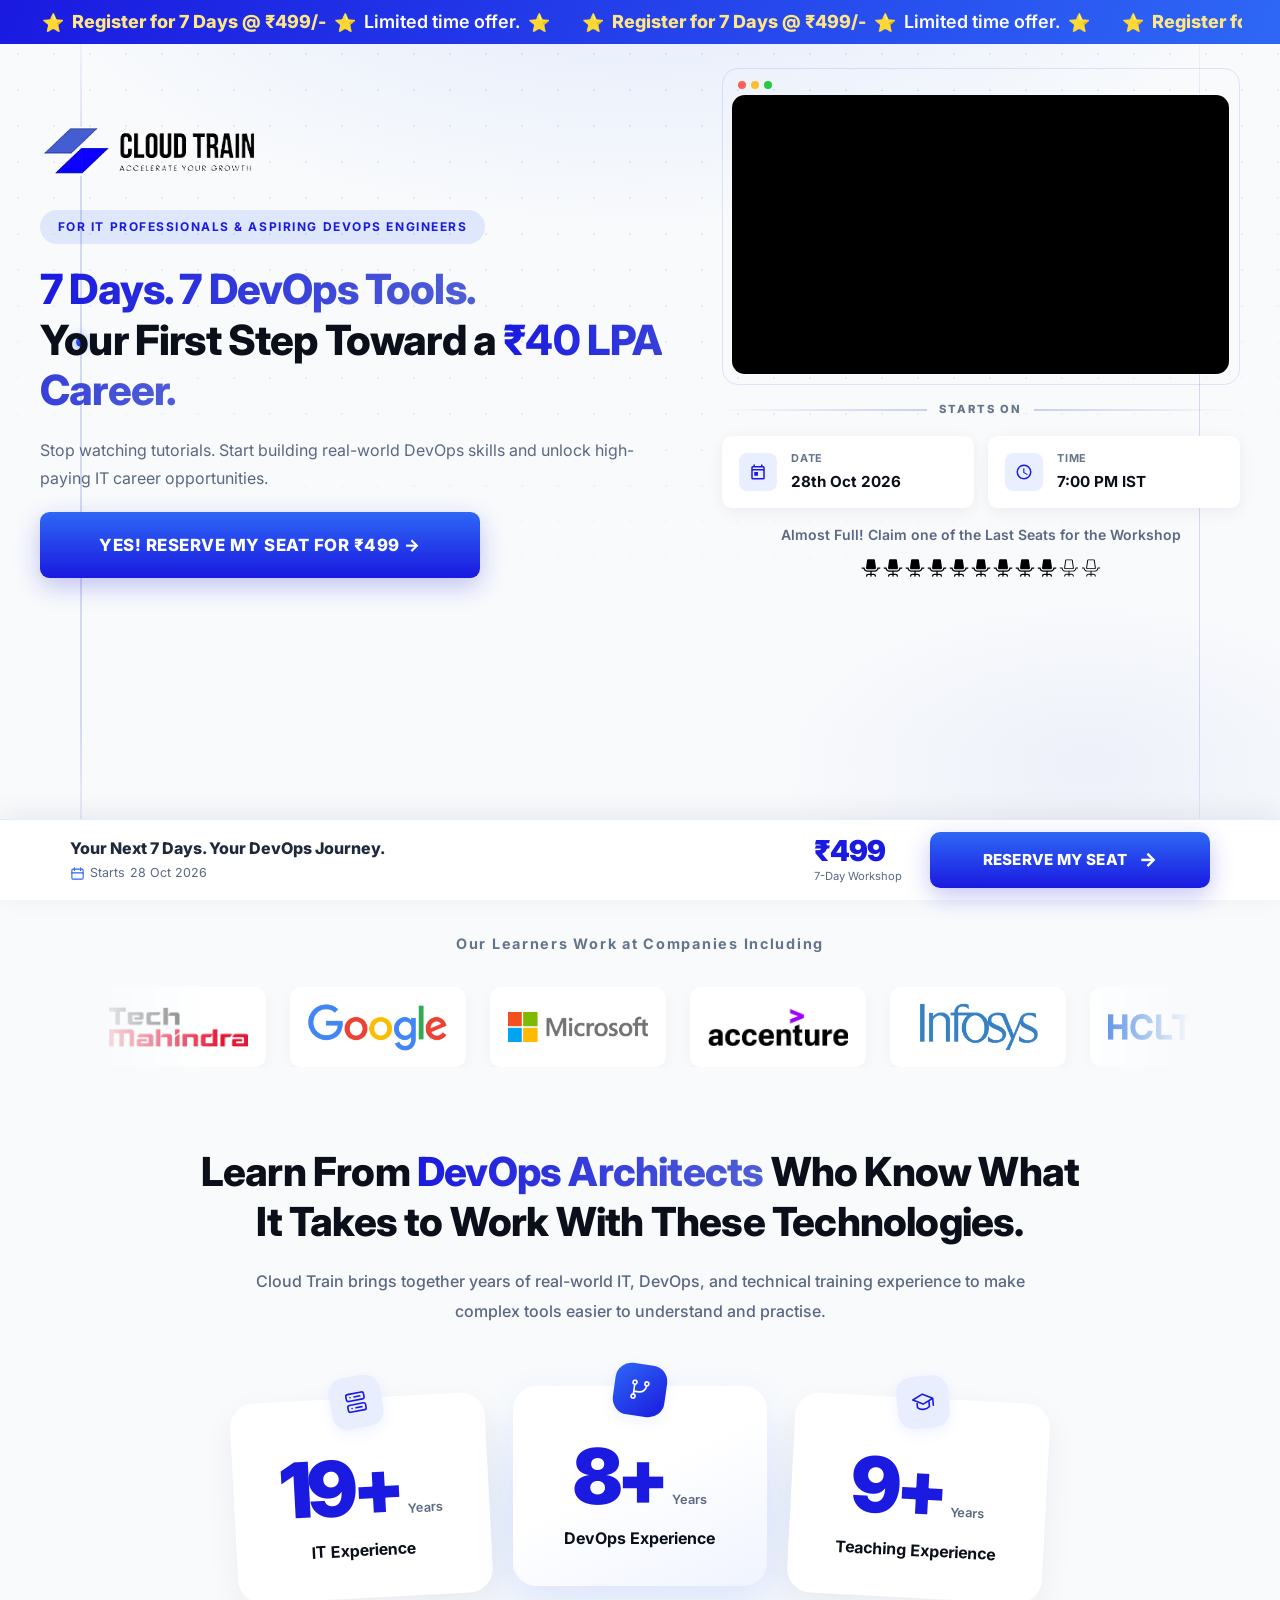
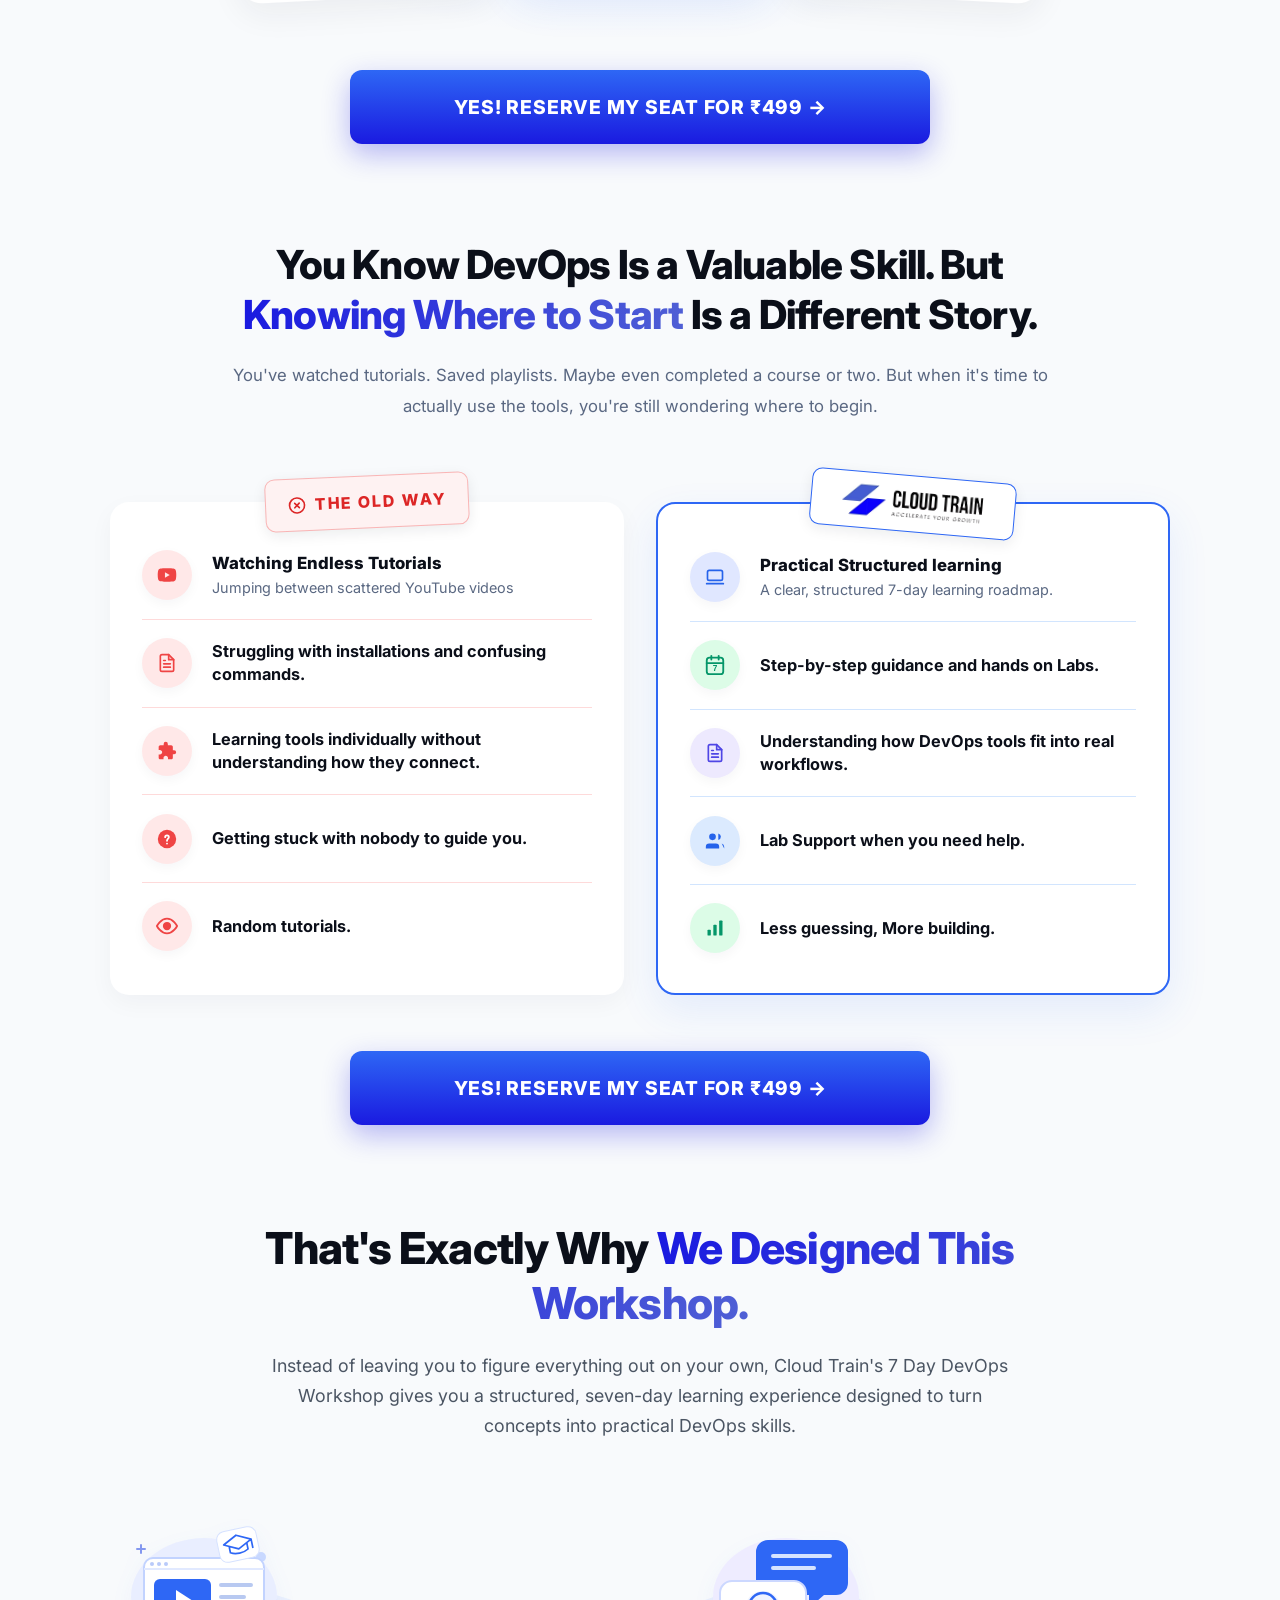
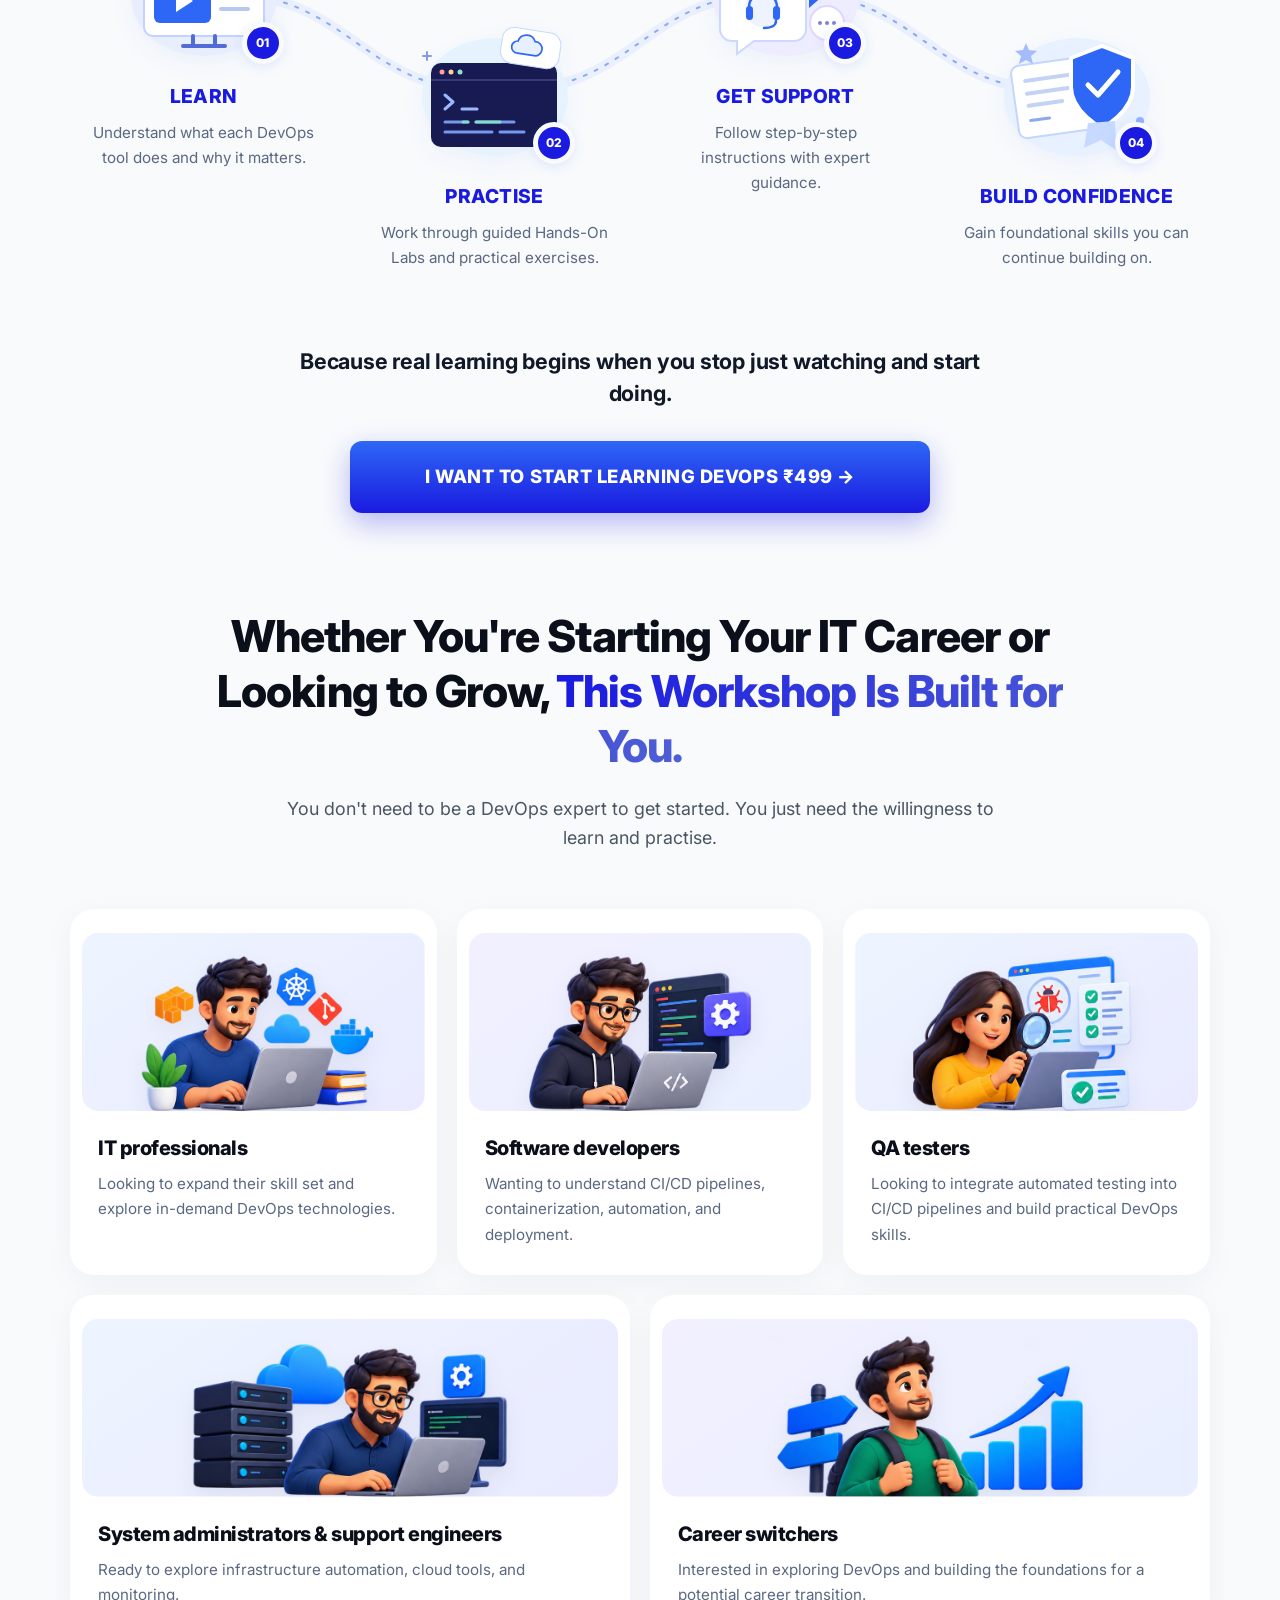
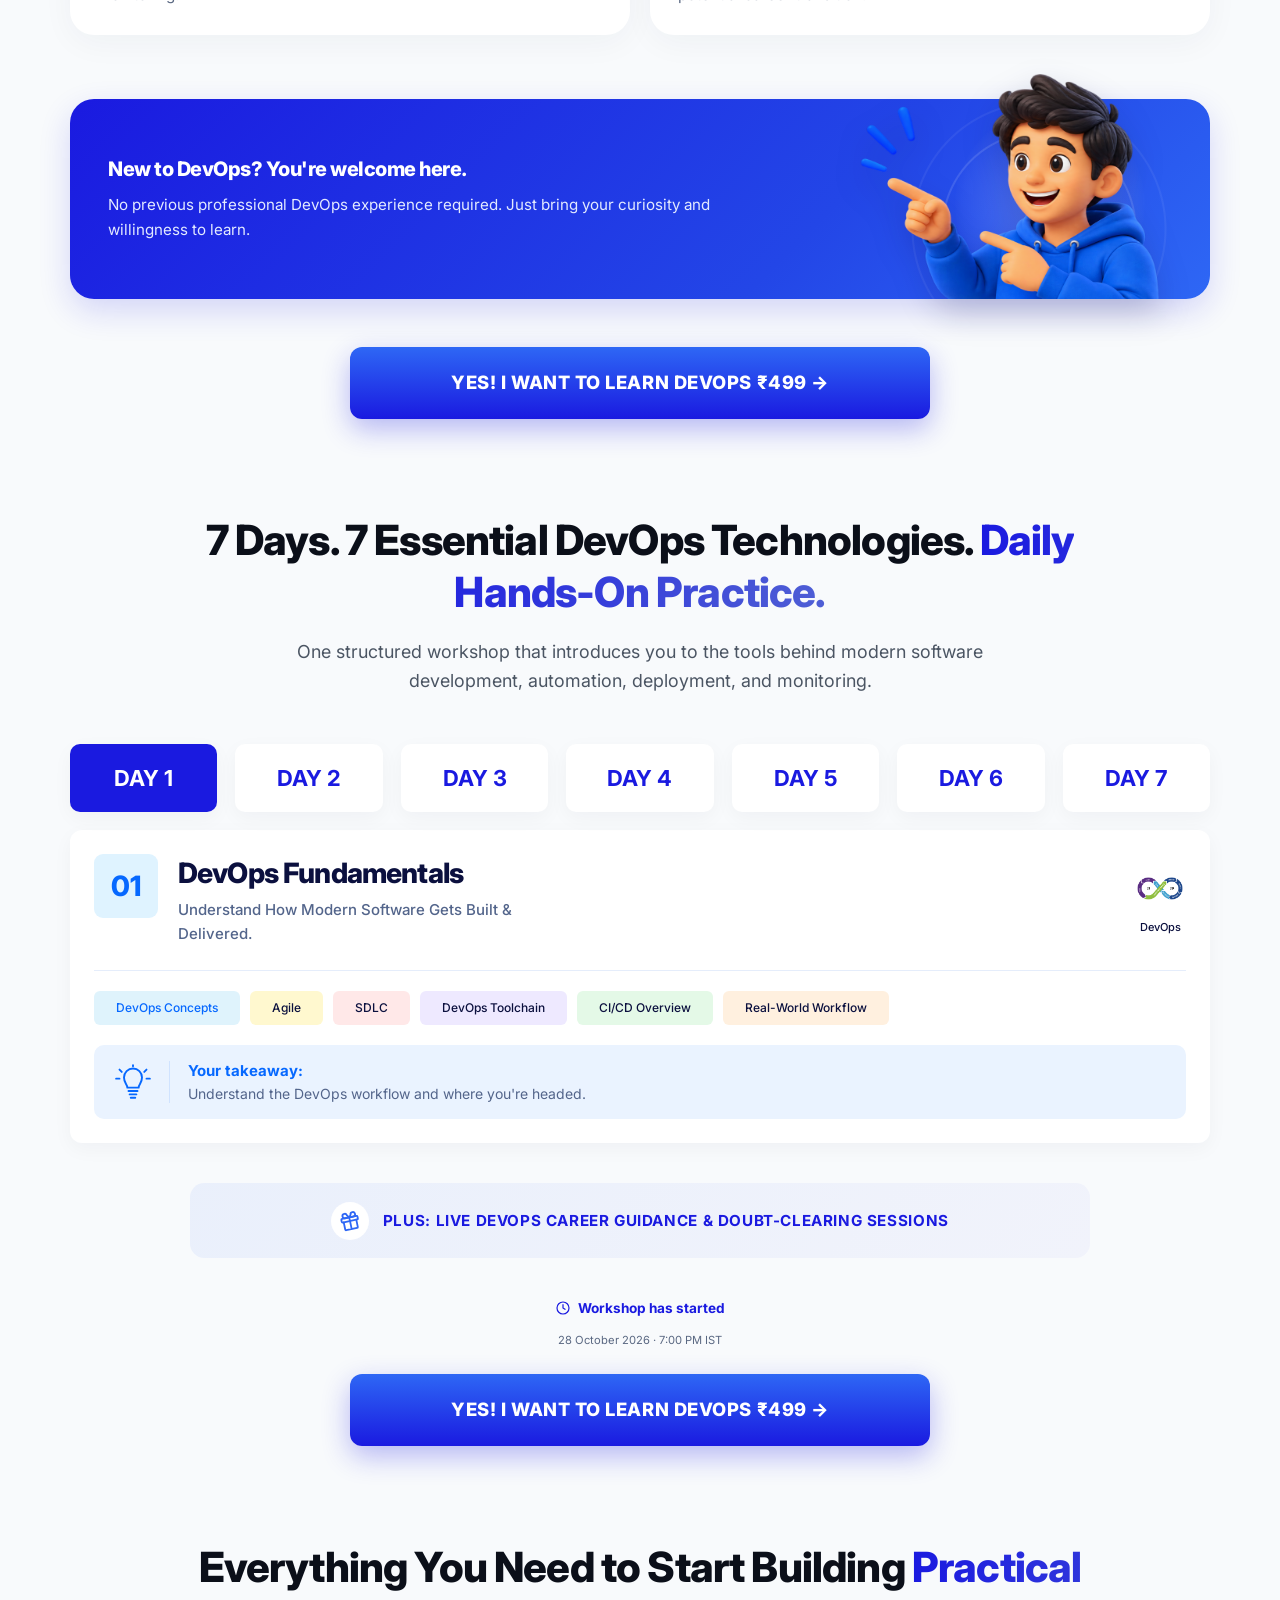
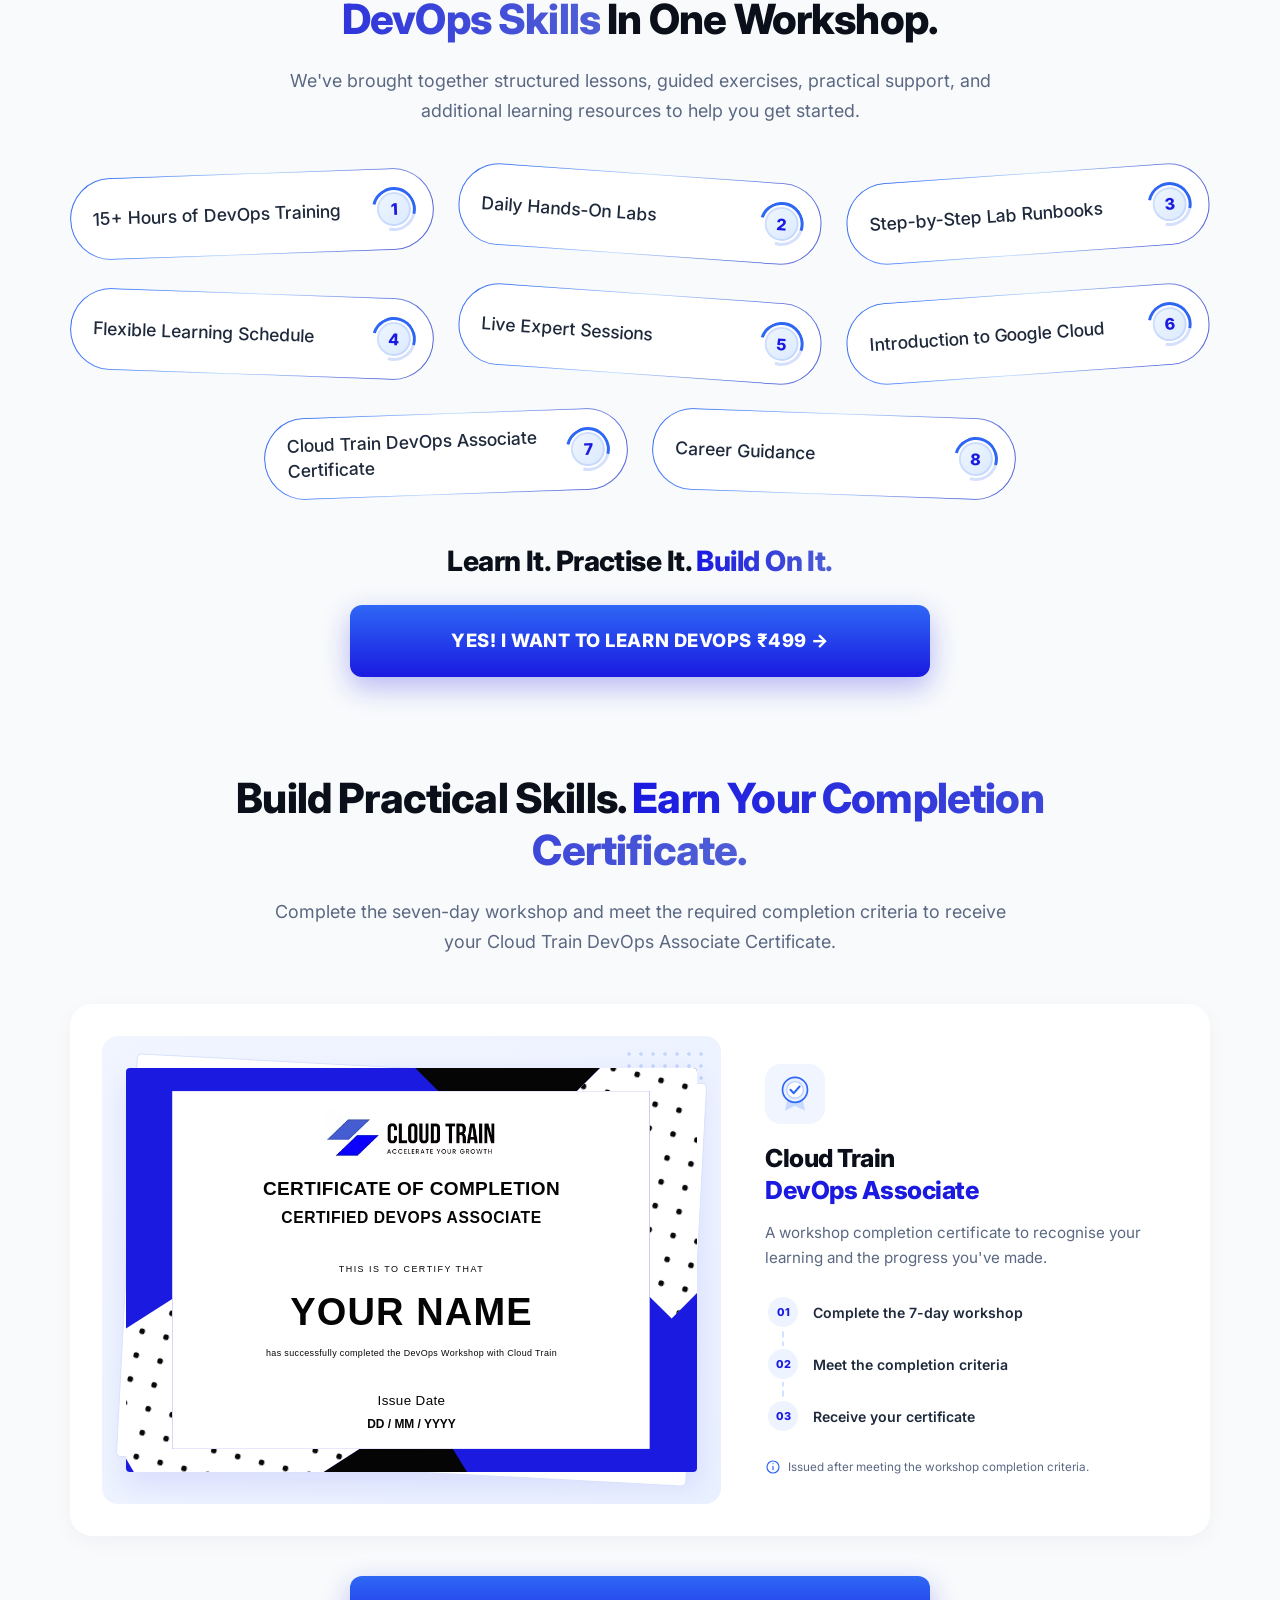
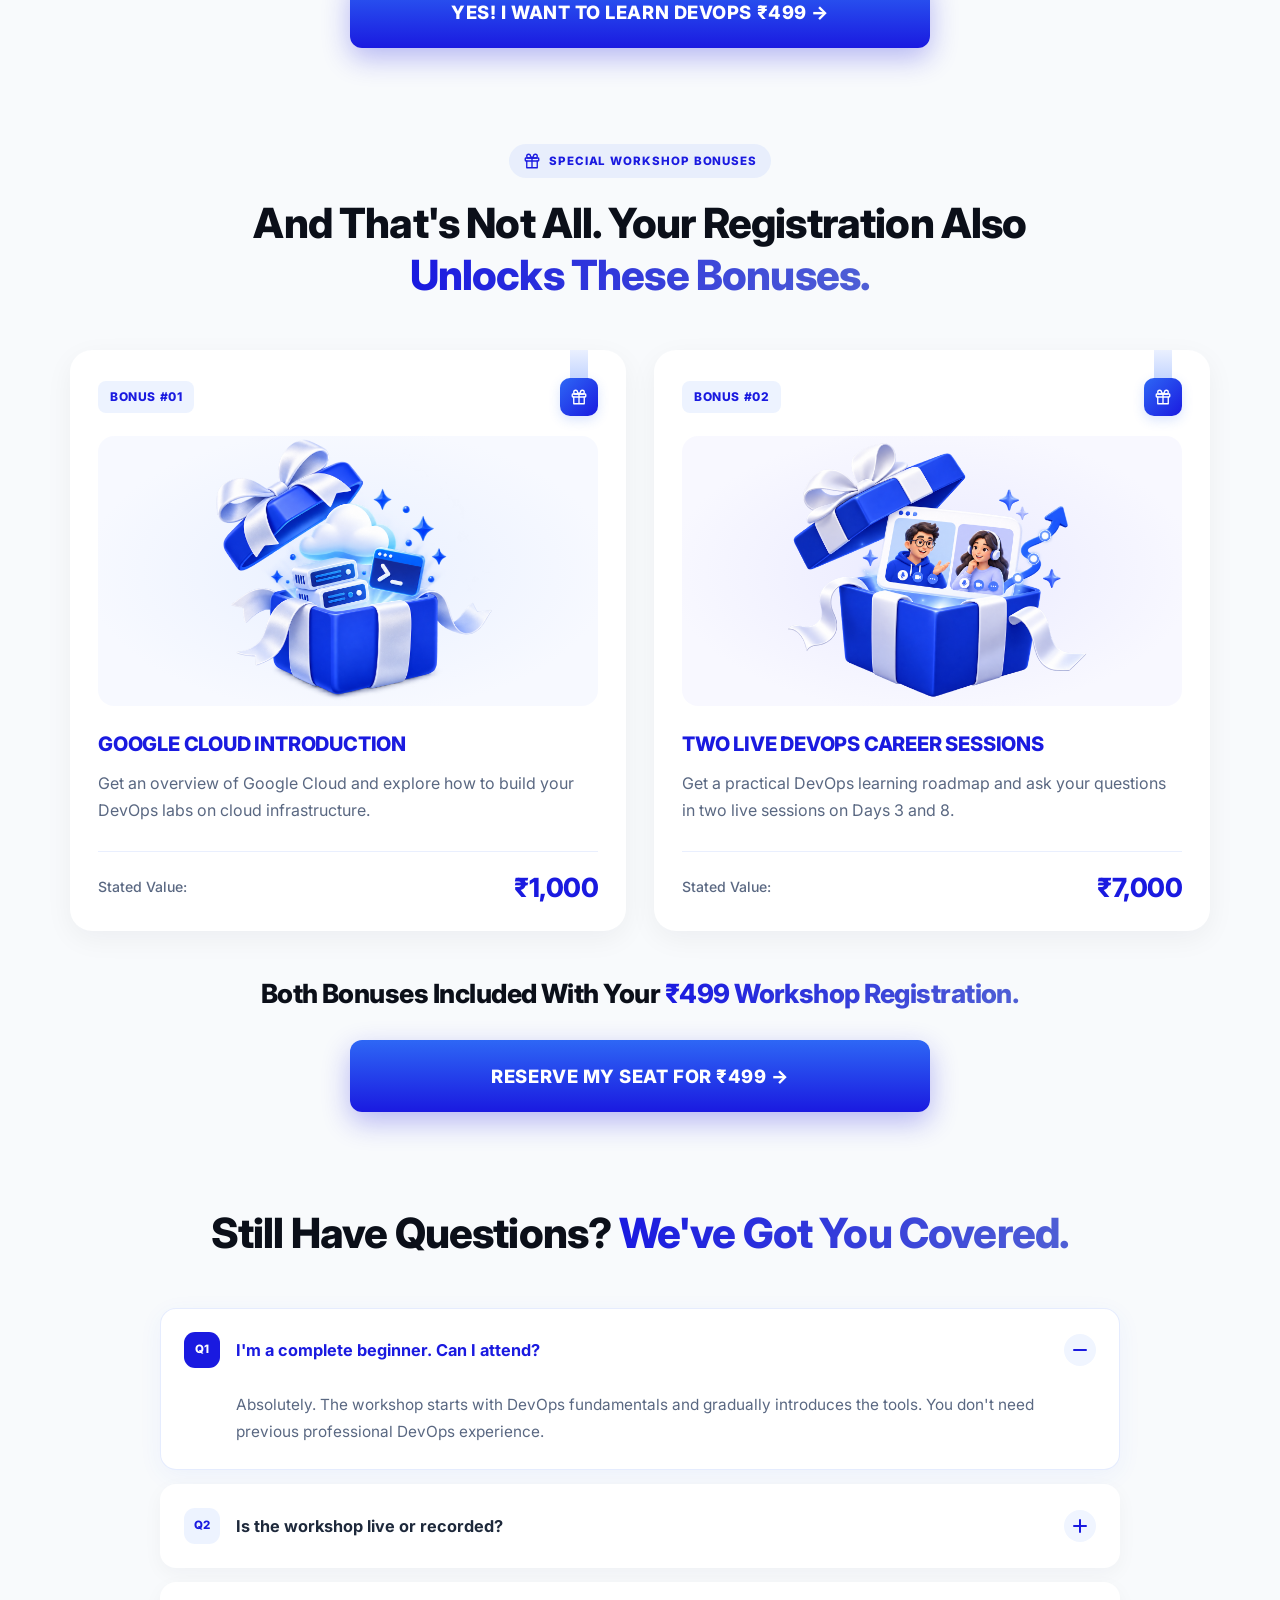
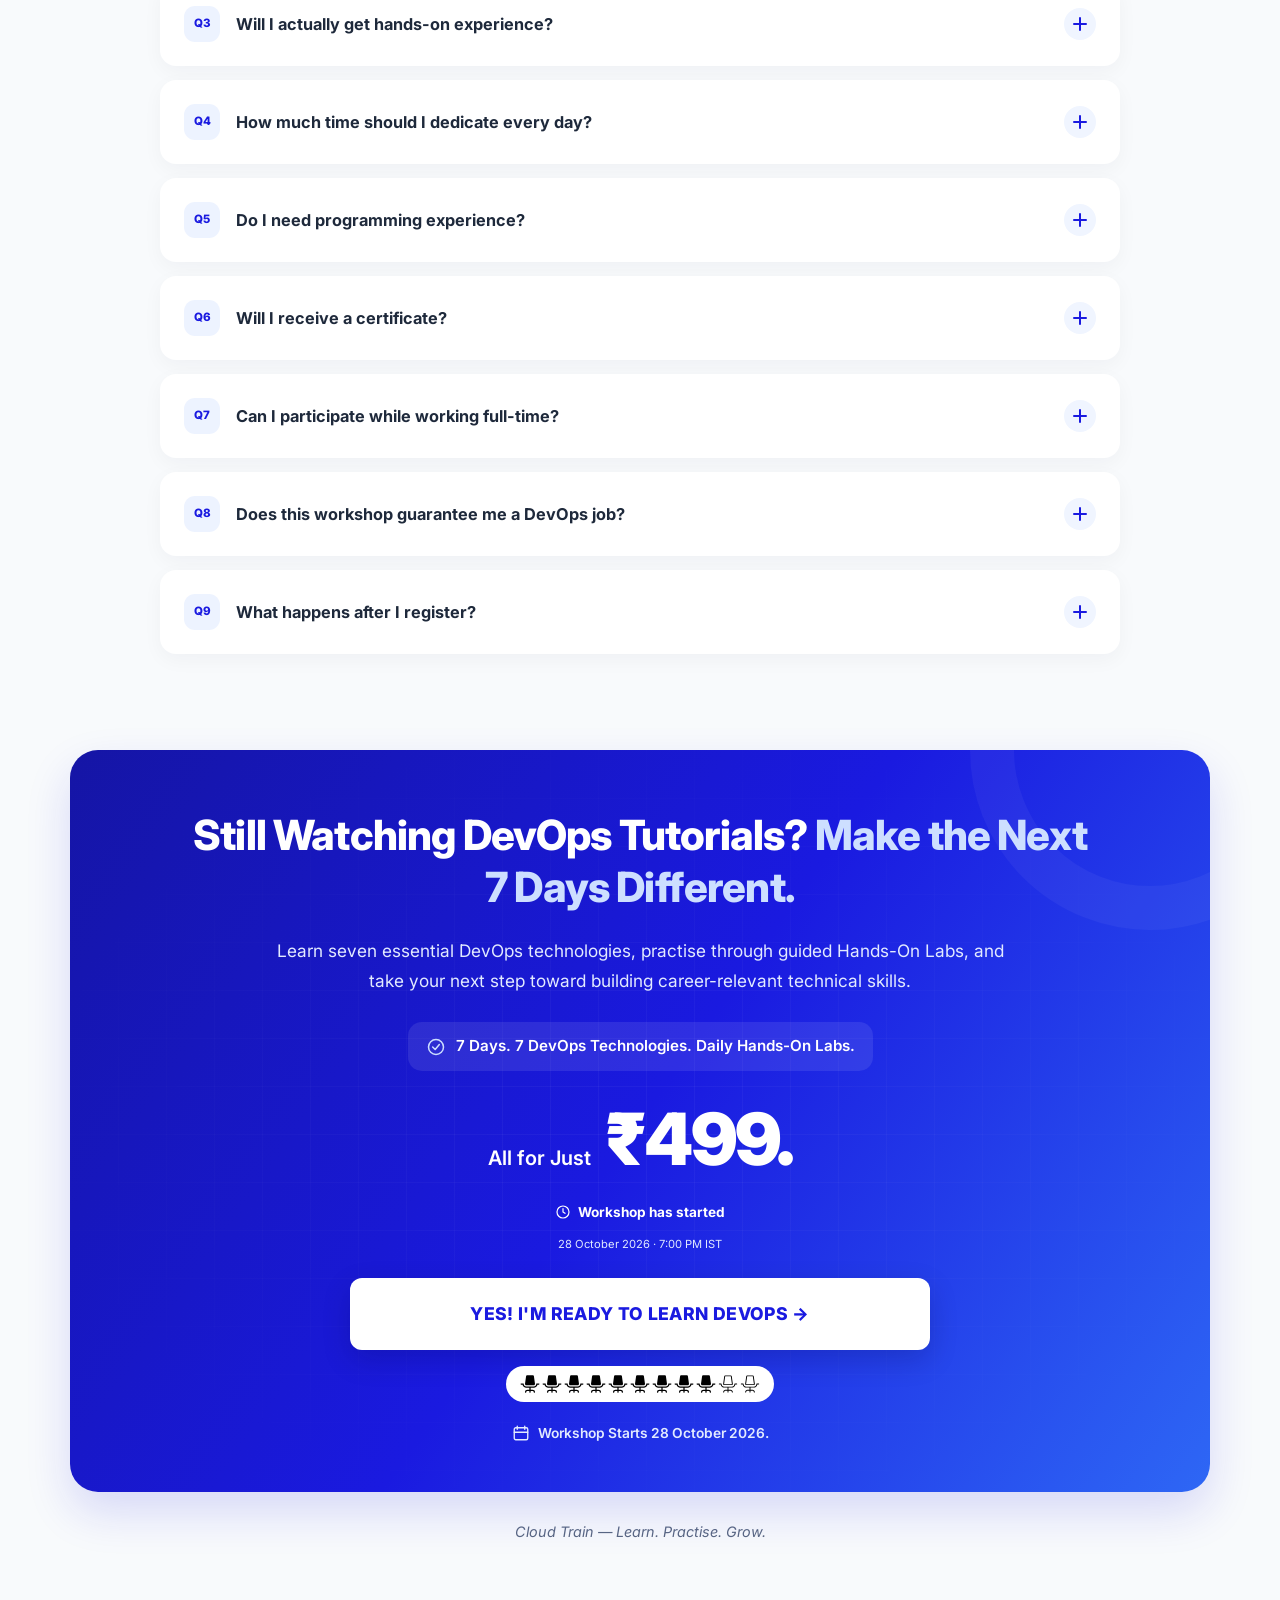
==== commit 2f3d8db9: "c" ====
--- a/index.html
+++ b/index.html
@@ -15,6 +15,29 @@
   <!-- HERO SECTION -->
   <section class="hero">
 
+    <aside class="offer-marquee" aria-label="Register for 7 Days @ 499/- Limited time offer.">
+      <div class="offer-marquee__viewport" aria-hidden="true">
+        <div class="offer-marquee__track">
+          <div class="offer-marquee__group">
+            <span><span class="offer-marquee__star">&#11088;</span> <strong>Register for 7 Days @ ₹499/-</strong> <span class="offer-marquee__star">&#11088;</span> Limited time offer. <span class="offer-marquee__star">&#11088;</span></span>
+            <span><span class="offer-marquee__star">&#11088;</span> <strong>Register for 7 Days @ ₹499/-</strong> <span class="offer-marquee__star">&#11088;</span> Limited time offer. <span class="offer-marquee__star">&#11088;</span></span>
+            <span><span class="offer-marquee__star">&#11088;</span> <strong>Register for 7 Days @ ₹499/-</strong> <span class="offer-marquee__star">&#11088;</span> Limited time offer. <span class="offer-marquee__star">&#11088;</span></span>
+            <span><span class="offer-marquee__star">&#11088;</span> <strong>Register for 7 Days @ ₹499/-</strong> <span class="offer-marquee__star">&#11088;</span> Limited time offer. <span class="offer-marquee__star">&#11088;</span></span>
+            <span><span class="offer-marquee__star">&#11088;</span> <strong>Register for 7 Days @ ₹499/-</strong> <span class="offer-marquee__star">&#11088;</span> Limited time offer. <span class="offer-marquee__star">&#11088;</span></span>
+            <span><span class="offer-marquee__star">&#11088;</span> <strong>Register for 7 Days @ ₹499/-</strong> <span class="offer-marquee__star">&#11088;</span> Limited time offer. <span class="offer-marquee__star">&#11088;</span></span>
+          </div>
+          <div class="offer-marquee__group">
+            <span><span class="offer-marquee__star">&#11088;</span> <strong>Register for 7 Days @ ₹499/-</strong> <span class="offer-marquee__star">&#11088;</span> Limited time offer. <span class="offer-marquee__star">&#11088;</span></span>
+            <span><span class="offer-marquee__star">&#11088;</span> <strong>Register for 7 Days @ ₹499/-</strong> <span class="offer-marquee__star">&#11088;</span> Limited time offer. <span class="offer-marquee__star">&#11088;</span></span>
+            <span><span class="offer-marquee__star">&#11088;</span> <strong>Register for 7 Days @ ₹499/-</strong> <span class="offer-marquee__star">&#11088;</span> Limited time offer. <span class="offer-marquee__star">&#11088;</span></span>
+            <span><span class="offer-marquee__star">&#11088;</span> <strong>Register for 7 Days @ ₹499/-</strong> <span class="offer-marquee__star">&#11088;</span> Limited time offer. <span class="offer-marquee__star">&#11088;</span></span>
+            <span><span class="offer-marquee__star">&#11088;</span> <strong>Register for 7 Days @ ₹499/-</strong> <span class="offer-marquee__star">&#11088;</span> Limited time offer. <span class="offer-marquee__star">&#11088;</span></span>
+            <span><span class="offer-marquee__star">&#11088;</span> <strong>Register for 7 Days @ ₹499/-</strong> <span class="offer-marquee__star">&#11088;</span> Limited time offer. <span class="offer-marquee__star">&#11088;</span></span>
+          </div>
+        </div>
+      </div>
+    </aside>
+
     <!-- Decorative vertical lines -->
     <div class="deco-vline deco-vline--left">
       <span class="deco-vline__dot"></span>
@@ -23,53 +46,29 @@
       <span class="deco-vline__dot"></span>
     </div>
 
-    <!-- Decorative horizontal line (top) -->
-    <div class="deco-hline deco-hline--top"></div>
-
-    <!-- Floating corner icons -->
-    <!-- Top-left: Docker -->
-    <div class="deco-icon deco-icon--tl">
-      <img src="docker.png" alt="Docker">
-    </div>
-
-    <!-- Top-right: AWS -->
-    <div class="deco-icon deco-icon--tr">
-      <img src="aws.png" alt="AWS">
-    </div>
-
-    <!-- Bottom-left: Jenkins -->
-    <div class="deco-icon deco-icon--bl">
-      <img src="jenkins.png" alt="Jenkins">
-    </div>
-
-    <!-- Bottom-right: Git -->
-    <div class="deco-icon deco-icon--br">
-      <img src="git.png" alt="Git">
-    </div>
-
     <div class="hero__container">
       <div class="hero__grid">
 
         <!-- ── LEFT COLUMN ── -->
         <div class="hero__left">
 
+          <img class="hero__logo" src="logo.png" alt="Cloud Train" width="300" height="106" decoding="async">
+
           <!-- Eyebrow -->
-          <p class="hero__eyebrow">FOR IT PROFESSIONALS, DEVELOPERS &amp; ASPIRING DEVOPS ENGINEERS</p>
+          <p class="hero__eyebrow">FOR IT PROFESSIONALS &amp; ASPIRING DEVOPS ENGINEERS</p>
 
           <!-- Headline -->
           <h1 class="hero__headline">
-            Stop Just Watching DevOps Tutorials. Master <span class="highlight">7 In-Demand DevOps Tools</span> in Just <span class="highlight">7 Days</span> &amp; Build Practical Skills to Accelerate Your IT Career.
+            <span class="highlight">7 Days. 7 DevOps Tools.</span><br>Your First Step Toward a <span class="highlight">&#8377;40 LPA Career.</span>
           </h1>
 
           <!-- Sub-headline -->
           <p class="hero__subheadline">
-            + Daily Hands-On Cloud Labs to Turn What You Learn Into Real-World Experience.
+            Stop watching tutorials. Start building real-world DevOps skills and unlock high-paying IT career opportunities.
           </p>
 
-          <!-- Description -->
-          <p class="hero__description">
-            Go beyond theory and get hands-on with <strong>Git, Jenkins, Docker, Ansible, Kubernetes, Nagios,</strong> and DevOps fundamentals through guided cloud labs, structured training, and expert support even if you're starting from scratch.
-          </p>
+          <!-- CTA Button — outside event card -->
+          <a href="#register" class="cta-btn">YES! RESERVE MY SEAT FOR ₹499 →</a>
 
         </div>
 
@@ -133,9 +132,10 @@
 
           </div>
 
-          <!-- CTA Button — outside event card -->
-          <a href="#register" class="cta-btn">YES! RESERVE MY SEAT FOR ₹499 →</a>
-          <img class="hero__seats" src="seat.png" alt="Workshop seating illustration" width="240" height="20" decoding="async">
+          <div class="hero__availability">
+            <span>Almost Full! Claim one of the Last Seats for the Workshop</span>
+            <img class="hero__seats" src="seat.png" alt="Workshop seating illustration" width="240" height="20" decoding="async">
+          </div>
 
         </div>
         <!-- end right -->
@@ -230,7 +230,7 @@
         <div class="instructors-layout">
           <div class="instructors-intro">
             <h2 class="instructors-headline">
-              Learn From <span class="highlight">DevOps Professionals</span> Who Know What It Takes to Work With These Technologies.
+              Learn From <span class="highlight">DevOps Architects</span> Who Know What It Takes to Work With These Technologies.
             </h2>
             <p class="instructors-description">
               Cloud Train brings together years of real-world IT, DevOps, and technical training experience to make complex tools easier to understand and practise.
@@ -241,12 +241,12 @@
           <div class="instructors-stats">
             <div class="stat-card">
               <span class="stat-icon" aria-hidden="true"><svg viewBox="0 0 24 24" width="28" height="28" fill="none" stroke="currentColor" stroke-width="1.6" stroke-linecap="round" stroke-linejoin="round"><rect x="3" y="3" width="18" height="7" rx="2"/><rect x="3" y="14" width="18" height="7" rx="2"/><path d="M7 6.5h.01M7 17.5h.01M11 6.5h6M11 17.5h6"/></svg></span>
-              <div class="stat-value"><span class="stat-number">14+</span><span class="stat-unit">Years</span></div>
+              <div class="stat-value"><span class="stat-number">19+</span><span class="stat-unit">Years</span></div>
               <span class="stat-label">IT Experience</span>
             </div>
             <div class="stat-card">
               <span class="stat-icon" aria-hidden="true"><svg viewBox="0 0 24 24" width="22" height="22" fill="none" stroke="currentColor" stroke-width="1.6" stroke-linecap="round" stroke-linejoin="round"><circle cx="6" cy="5" r="2"/><circle cx="6" cy="19" r="2"/><circle cx="18" cy="5" r="2"/><path d="M6 7v10M18 7a7 7 0 0 1-7 7H6"/></svg></span>
-              <div class="stat-value"><span class="stat-number">7+</span><span class="stat-unit">Years</span></div>
+              <div class="stat-value"><span class="stat-number">8+</span><span class="stat-unit">Years</span></div>
               <span class="stat-label">DevOps Experience</span>
             </div>
             <div class="stat-card">
@@ -340,7 +340,7 @@
                 <svg viewBox="0 0 24 24" width="22" height="22" fill="none" stroke="#EF4444" stroke-width="2" stroke-linecap="round" stroke-linejoin="round"><path d="M1 12s4-8 11-8 11 8 11 8-4 8-11 8-11-8-11-8z"/><circle cx="12" cy="12" r="3.5" fill="#EF4444"/></svg>
               </div>
               <div class="item-content">
-                <span class="item-text-bold">Lots of watching. Little practice.</span>
+                <span class="item-text-bold">Random tutorials.</span>
               </div>
             </li>
 
@@ -362,7 +362,7 @@
                 <svg viewBox="0 0 24 24" width="20" height="20" fill="none" stroke="#2563EB" stroke-width="2" stroke-linecap="round" stroke-linejoin="round"><rect x="3" y="4" width="18" height="12" rx="2"/><line x1="2" y1="20" x2="22" y2="20"/></svg>
               </div>
               <div class="item-content">
-                <strong class="item-heading">Learning Through Hands-On Labs</strong>
+                <strong class="item-heading"> Practical Structured learning</strong>
                 <p class="item-subheading">A clear, structured 7-day learning roadmap.</p>
               </div>
             </li>
@@ -373,7 +373,7 @@
                 <svg viewBox="0 0 24 24" width="22" height="22" fill="none" stroke="#059669" stroke-width="2" stroke-linecap="round" stroke-linejoin="round"><rect x="3" y="4" width="18" height="18" rx="3"/><line x1="16" y1="2" x2="16" y2="6"/><line x1="8" y1="2" x2="8" y2="6"/><line x1="3" y1="10" x2="21" y2="10"/><text x="12" y="19" fill="#059669" font-size="9" font-weight="900" font-family="sans-serif" text-anchor="middle" stroke="none">7</text></svg>
               </div>
               <div class="item-content">
-                <span class="item-text-bold">Step-by-step guidance and practical exercises.</span>
+                <span class="item-text-bold">Step-by-step guidance and hands on Labs.</span>
               </div>
             </li>
 
@@ -393,7 +393,7 @@
                 <svg viewBox="0 0 24 24" width="20" height="20" fill="#2563EB"><path d="M17 21v-2a4 4 0 0 0-4-4H5a4 4 0 0 0-4 4v2"/><circle cx="9" cy="7" r="4"/><path d="M23 21v-2a4 4 0 0 0-3-3.87"/><path d="M16 3.13a4 4 0 0 1 0 7.75"/></svg>
               </div>
               <div class="item-content">
-                <span class="item-text-bold">Expert support when you need help.</span>
+                <span class="item-text-bold">Lab Support when you need help.</span>
               </div>
             </li>
 
@@ -403,7 +403,7 @@
                 <svg viewBox="0 0 24 24" width="20" height="20" fill="#059669"><rect x="3" y="14" width="4" height="7" rx="1"/><rect x="10" y="8" width="4" height="13" rx="1"/><rect x="17" y="3" width="4" height="18" rx="1"/></svg>
               </div>
               <div class="item-content">
-                <span class="item-text-bold">Less guessing. More doing.</span>
+                <span class="item-text-bold">Less guessing, More building.</span>
               </div>
             </li>
 
@@ -425,10 +425,10 @@
       <!-- Section Header -->
       <div class="solution-header">
         <h2 class="solution-headline">
-          That's Exactly Why <span class="highlight">We Created This Workshop.</span>
+          That's Exactly Why <span class="highlight">We Designed This Workshop.</span>
         </h2>
         <p class="solution-subtext">
-          Instead of leaving you to figure everything out on your own, Cloud Train gives you a structured, seven-day learning experience designed to turn concepts into practical understanding.
+          Instead of leaving you to figure everything out on your own, Cloud Train's 7 Day DevOps Workshop gives you a structured, seven-day learning experience designed to turn concepts into practical DevOps skills.
         </p>
       </div>
 
@@ -457,7 +457,7 @@
             </div>
             <div class="journey-step__content">
               <h3 class="journey-step__title">PRACTISE</h3>
-              <p class="journey-step__description">Work through guided cloud labs and practical exercises.</p>
+              <p class="journey-step__description">Work through guided Hands-On Labs and practical exercises.</p>
             </div>
           </li>
 
@@ -539,14 +539,14 @@
           </div>
         </article>
 
-        <!-- 03 Students & Freshers -->
+        <!-- 03 QA Testers -->
         <article class="audience-card">
           <div class="audience-card__media">
-            <img src="audience-student.png" alt="" class="audience-card__img" loading="lazy" decoding="async">
+            <img src="audience-qa-tester.png" alt="" class="audience-card__img" loading="lazy" decoding="async">
           </div>
           <div class="audience-card__body">
-            <h3 class="audience-card__title">Students &amp; freshers</h3>
-            <p class="audience-card__desc">Looking for a practical, structured introduction to DevOps beyond classroom theory.</p>
+            <h3 class="audience-card__title">QA testers</h3>
+            <p class="audience-card__desc">Looking to integrate automated testing into CI/CD pipelines and build practical DevOps skills.</p>
           </div>
         </article>
 
@@ -912,7 +912,7 @@
 
         <article class="inclusions-card">
           <div class="inclusions-card__summary">
-            <span class="inclusions-card__title">Daily Hands-On Cloud Labs</span>
+            <span class="inclusions-card__title">Daily Hands-On  Labs</span>
             <span class="inclusions-card__arrow">2</span>
           </div>
         </article>
@@ -982,10 +982,7 @@
               <img src="certificate-preview.svg" alt="Sample Cloud Train Certificate of Completion for Certified DevOps Associate, with name and issue date placeholders." width="1532" height="1084" loading="lazy" decoding="async">
             </a>
           </div>
-          <figcaption>
-            <span>Sample certificate</span>
-            <a href="certificate-preview.svg" target="_blank" rel="noopener">View full size <svg viewBox="0 0 24 24" width="16" height="16" fill="none" stroke="currentColor" stroke-width="1.8" stroke-linecap="round" stroke-linejoin="round" aria-hidden="true"><path d="M7 17 17 7M7 7h10v10"/></svg></a>
-          </figcaption>
+         
         </figure>
 
         <div class="certification-summary">
@@ -1083,7 +1080,7 @@
             <span class="faq-question__text">Will I actually get hands-on experience?</span>
             <span class="faq-question__toggle" aria-hidden="true"></span>
           </summary>
-          <div class="faq-answer"><p>Yes. The workshop includes guided cloud labs and step-by-step exercises to help you practise using the technologies.</p></div>
+          <div class="faq-answer"><p>Yes. The workshop includes guided Hands-On Labs and step-by-step exercises to help you practise using the technologies.</p></div>
         </details>
 
         <details class="faq-item" name="workshop-faq">
@@ -1149,7 +1146,7 @@
       <div class="closing-panel">
         <div class="closing-content">
           <h2 class="closing-headline" id="closing-heading">Still Watching DevOps Tutorials? <span>Make the Next 7 Days Different.</span></h2>
-          <p class="closing-description">Learn seven essential DevOps technologies, practise through guided cloud labs, and take your next step toward building career-relevant technical skills.</p>
+          <p class="closing-description">Learn seven essential DevOps technologies, practise through guided Hands-On Labs, and take your next step toward building career-relevant technical skills.</p>
           <p class="closing-highlights"><svg viewBox="0 0 24 24" width="20" height="20" fill="none" stroke="currentColor" stroke-width="1.8" stroke-linecap="round" stroke-linejoin="round" aria-hidden="true"><circle cx="12" cy="12" r="9"/><path d="m8 12 3 3 5-6"/></svg><strong>7 Days. 7 DevOps Technologies. Daily Hands-On Labs.</strong></p>
           <p class="closing-price"><span>All for Just</span> <strong>&#8377;499.</strong></p>
           <div class="workshop-countdown workshop-countdown--inverse" data-workshop-countdown data-workshop-start="2026-10-28T19:00:00+05:30" role="timer" aria-live="off" aria-label="Time until the workshop starts">
--- a/style.css
+++ b/style.css
@@ -30,6 +30,82 @@
   background: var(--bg-page);
 }
 
+/* Registration offer marquee */
+.offer-marquee {
+  position: absolute;
+  left: 0;
+  right: 0;
+  top: 0;
+  z-index: 2;
+  display: flex;
+  align-items: center;
+  min-height: var(--hero-marquee-height);
+  padding: 10px clamp(12px, 3vw, 40px);
+  overflow: hidden;
+  color: #ffffff;
+  background: linear-gradient(110deg, var(--blue-deep), var(--blue-mid));
+}
+
+.offer-marquee__viewport {
+  flex: 1;
+  min-width: 0;
+  overflow: hidden;
+}
+
+.offer-marquee__track {
+  display: flex;
+  width: max-content;
+  animation: offer-scroll 30s linear infinite;
+}
+
+.offer-marquee__group {
+  display: flex;
+  flex-shrink: 0;
+  align-items: center;
+  justify-content: space-around;
+  min-width: 100vw;
+}
+
+.offer-marquee__group > span {
+  padding-right: 24px;
+  white-space: nowrap;
+  font-size: 18px;
+  line-height: 24px;
+  font-weight: 600;
+}
+
+.offer-marquee__star {
+  display: inline-block;
+  margin-inline: 4px;
+  color: #fbbf24;
+  font-size: 18px;
+  line-height: 1;
+  vertical-align: middle;
+}
+
+.offer-marquee__group strong {
+  color: #fde68a;
+  font-weight: 800;
+}
+
+.offer-marquee__viewport:hover .offer-marquee__track {
+  animation-play-state: paused;
+}
+
+@keyframes offer-scroll {
+  to { transform: translateX(-50%); }
+}
+
+@media (prefers-reduced-motion: reduce) {
+  .offer-marquee { flex-wrap: wrap; }
+  .offer-marquee__viewport { flex-basis: 100%; }
+  .offer-marquee__track { width: 100%; animation: none; }
+  .offer-marquee__group { min-width: 0; width: 100%; }
+  .offer-marquee__group > span { padding: 0; white-space: normal; text-align: center; }
+  .offer-marquee__group > span ~ span,
+  .offer-marquee__group ~ .offer-marquee__group { display: none; }
+}
+
 /* ── Decorative Lines ── */
 .deco-vline {
   position: absolute;
@@ -82,7 +158,7 @@
 }
 
 .deco-hline--top {
-  top: 80px;
+  top: var(--hero-marquee-height);
 }
 
 /* ── Floating Corner Icons ── */
@@ -137,10 +213,11 @@
 
 /* ── Hero Section ── */
 .hero {
+  --hero-marquee-height: 44px;
   min-height: 100vh;
-  padding: 7.5rem 1.5rem 5rem;
-  display: flex;
-  align-items: center;
+  padding: calc(var(--hero-marquee-height) + 24px) 1.5rem 5rem;
+  display: flex;
+  align-items: flex-start;
   justify-content: center;
   position: relative;
   overflow: hidden;
@@ -199,9 +276,20 @@
 
 /* ── LEFT COLUMN ── */
 .hero__left {
+  align-self: end;
   display: flex;
   flex-direction: column;
   gap: 1.25rem;
+}
+
+.hero__logo {
+  display: block;
+  align-self: flex-start;
+  width: 220px;
+  max-width: 100%;
+  height: auto;
+  background: transparent;
+  mix-blend-mode: multiply;
 }
 
 /* Eyebrow */
@@ -236,20 +324,10 @@
 
 /* Sub-headline */
 .hero__subheadline {
-  align-self: flex-start;
-  display: inline-block;
   font-size: 1rem;
-  font-weight: 700;
-  color: #1a1ae0;
-  background: linear-gradient(
-    135deg,
-    rgba(79, 95, 213, 0.12) 0%,
-    rgba(26, 26, 224, 0.18) 100%
-  );
-  padding: 0.65rem 1.15rem;
-  border-radius: 0.5rem;
-  transform: rotate(-1.5deg);
-  box-shadow: 0 4px 16px rgba(15, 23, 42, 0.06);
+  font-weight: 400;
+  color: var(--text-muted);
+  line-height: 1.75;
 }
 
 /* Description */
@@ -269,6 +347,18 @@
   display: flex;
   flex-direction: column;
   gap: 1rem;
+}
+
+.hero__availability {
+  display: flex;
+  flex-direction: column;
+  align-items: center;
+  justify-content: center;
+  gap: 12px;
+  color: var(--text-muted);
+  font-size: 0.875rem;
+  font-weight: 600;
+  text-align: center;
 }
 
 .hero__seats {
@@ -466,6 +556,12 @@
   transform: translateY(0);
 }
 
+.hero__left .cta-btn {
+  align-self: flex-start;
+  width: 440px;
+  max-width: 100%;
+}
+
 /* ── Responsive ── */
 @media (max-width: 768px) {
   .hero__grid {
@@ -494,7 +590,7 @@
 @media (max-width: 1023px) {
   .hero {
     min-height: auto;
-    padding: 7rem 1.5rem 6rem;
+    padding: calc(var(--hero-marquee-height) + 24px) 1.5rem 6rem;
   }
 
   .hero .deco-vline--left {
@@ -506,7 +602,7 @@
   }
 
   .hero .deco-hline--top {
-    top: 80px;
+    top: var(--hero-marquee-height);
   }
 
   .hero .deco-icon {
@@ -601,7 +697,7 @@
 
 @media (max-width: 600px) {
   .hero {
-    padding: 6rem 1.25rem 5.5rem;
+    padding: calc(var(--hero-marquee-height) + 20px) 1.25rem 5.5rem;
   }
 
   .hero .deco-vline--left {
@@ -613,7 +709,7 @@
   }
 
   .hero .deco-hline--top {
-    top: 72px;
+    top: var(--hero-marquee-height);
   }
 
   .hero .deco-icon {
@@ -636,6 +732,7 @@
     text-align: center;
   }
 
+  .hero__logo,
   .hero__eyebrow,
   .hero__subheadline {
     align-self: center;
@@ -652,7 +749,6 @@
   }
 
   .hero__subheadline {
-    padding: 0.8rem 0.9rem;
     font-size: 0.95rem;
   }
 
@@ -678,13 +774,22 @@
   }
 
   .hero .meta-icon {
-    width: 32px;
-    height: 32px;
+    width: 40px;
+    height: 40px;
+  }
+
+  .hero .meta-icon svg {
+    width: 22px;
+    height: 22px;
   }
 
   .hero .cta-btn {
     min-height: 64px;
     padding: 0.9rem 1rem;
+  }
+
+  .hero__left .cta-btn {
+    align-self: center;
   }
 }
 
@@ -698,8 +803,8 @@
   }
 
   .hero .meta-icon {
-    width: 28px;
-    height: 28px;
+    width: clamp(34px, 10vw, 40px);
+    height: clamp(34px, 10vw, 40px);
   }
 
   .hero .meta-value {
@@ -982,6 +1087,18 @@
   box-shadow: 0 10px 28px rgba(26, 26, 224, 0.3);
 }
 
+@media (min-width: 1024px) {
+  .credibility-section .instructors-stats {
+    max-width: 860px;
+  }
+
+  .credibility-section .stat-card {
+    min-height: 200px;
+    padding: 2.5rem 1rem 1.5rem;
+    gap: 0.75rem;
+  }
+}
+
 /* ── Responsive for Credibility Section ── */
 @media (max-width: 768px) {
   .credibility-section {
@@ -1177,40 +1294,42 @@
   .credibility-section .stat-card:last-child {
     grid-column: 1 / -1;
     display: grid;
-    grid-template-columns: 36px max-content minmax(0, 1fr);
+    grid-template-columns: 48px minmax(0, max-content);
     align-content: center;
+    justify-content: center;
     justify-items: start;
     min-height: 104px;
     padding: 1rem;
-    gap: 0.75rem;
+    gap: 0.35rem 0.75rem;
     text-align: left;
   }
 
   .credibility-section .stat-card:last-child .stat-icon {
     grid-column: 1;
-    grid-row: 1;
+    grid-row: 1 / 3;
   }
 
   .credibility-section .stat-card:last-child .stat-value {
     grid-column: 2;
     grid-row: 1;
+    justify-content: flex-start;
   }
 
   .credibility-section .stat-card:last-child .stat-label {
-    grid-column: 3;
-    grid-row: 1;
+    grid-column: 2;
+    grid-row: 2;
     min-height: 0;
-    justify-self: center;
+    justify-self: start;
   }
 
   .credibility-section .stat-icon {
-    width: 36px;
-    height: 36px;
+    width: 48px;
+    height: 48px;
   }
 
   .credibility-section .stat-icon svg {
-    width: 20px;
-    height: 20px;
+    width: 28px;
+    height: 28px;
   }
 
   .credibility-section .stat-value {
@@ -2128,7 +2247,7 @@
   content: "";
   position: absolute;
   z-index: -1;
-  inset: 0.75rem 0 0.75rem;
+  inset: 0.75rem 0 0;
   border-radius: 1rem;
   background: linear-gradient(145deg, #eef4ff, #e9eaff);
 }
@@ -2158,6 +2277,25 @@
   gap: 0.65rem;
   flex: 1;
 }
+
+.audience-section .audience-grid .audience-card__media {
+  align-items: flex-end;
+  padding-bottom: 0;
+  clip-path: inset(0 round 1rem);
+}
+
+.audience-grid .audience-card__img {
+  scale: 1.08;
+  transform-origin: center bottom;
+  translate: 0 var(--audience-image-offset);
+}
+
+/* Compensate for transparent space below the supplied artwork. */
+.audience-card__img[src="audience-it-pro.png"] { --audience-image-offset: 12.6%; }
+.audience-card__img[src="audience-dev.png"] { --audience-image-offset: 12.52%; }
+.audience-card__img[src="audience-qa-tester.png"] { --audience-image-offset: 12.34%; }
+.audience-card__img[src="audience-sysadmin.png"] { --audience-image-offset: 13.1%; }
+.audience-card__img[src="audience-switcher.png"] { --audience-image-offset: 12.83%; }
 
 .audience-card__title {
   font-size: 1.25rem;
@@ -2249,9 +2387,6 @@
     box-shadow: 0 16px 36px rgba(46, 103, 245, 0.13);
   }
 
-  .audience-card:not(.audience-card--welcome):hover .audience-card__img {
-    transform: translateY(-3px);
-  }
 }
 
 /* CTA Button */
@@ -2396,6 +2531,8 @@
 
   .audience-section .audience-grid > .audience-card {
     grid-column: auto;
+    display: flex;
+    flex-direction: column;
   }
 
   .audience-section .audience-grid .audience-card__media {
@@ -2440,9 +2577,6 @@
 @media (min-width: 641px) and (max-width: 1023px) {
   .audience-section .audience-grid > .audience-card:last-child {
     grid-column: 1 / -1;
-    display: grid;
-    grid-template-columns: minmax(140px, 32%) minmax(0, 1fr);
-    align-items: center;
   }
 }
 
@@ -2473,27 +2607,24 @@
     gap: 1rem;
   }
 
-  .audience-section .audience-grid > .audience-card {
-    grid-template-columns: minmax(88px, 30%) minmax(0, 1fr);
-  }
-
   .audience-section .audience-grid .audience-card__media {
-    height: auto;
-    min-height: 140px;
-    margin: 0.5rem 0 0.5rem 0.5rem;
-    padding: 0.5rem 0.15rem 0.25rem;
+    align-items: flex-end;
+    height: 180px;
+    min-height: 0;
+    margin: 0.75rem 0.75rem 0;
+    padding: 0.25rem 0.75rem 0;
   }
 
   .audience-section .audience-grid .audience-card__media::before {
-    inset: 0.5rem 0 0.25rem;
+    inset: 0.75rem 0 0;
   }
 
   .audience-section .audience-grid .audience-card__img {
-    max-height: 140px;
+    max-height: 100%;
   }
 
   .audience-section .audience-grid .audience-card__body {
-    padding: 1rem 0.9rem;
+    padding: 1.25rem;
     gap: 0.5rem;
   }
 
@@ -2543,12 +2674,8 @@
 }
 
 @media (max-width: 360px) {
-  .audience-section .audience-grid > .audience-card {
-    grid-template-columns: 80px minmax(0, 1fr);
-  }
-
   .audience-section .audience-grid .audience-card__body {
-    padding: 1rem 0.8rem;
+    padding: 1.1rem;
   }
 
   .audience-section .audience-grid .audience-card__title {
@@ -3615,7 +3742,7 @@
   margin-bottom: 1.25rem;
   color: var(--text-primary);
   font-size: clamp(1.9rem, 3.5vw, 2.6rem);
-  font-weight: 900;
+  font-weight: 800;
   line-height: 1.25;
   letter-spacing: -0.02em;
 }
@@ -3827,7 +3954,7 @@
   box-shadow: 0 10px 28px rgba(26, 26, 224, 0.3);
 }
 
-@media (max-width: 900px) {
+@media (max-width: 1023px) {
   .certification-showcase {
     max-width: 720px;
     grid-template-columns: minmax(0, 1fr);
@@ -3919,6 +4046,142 @@
     min-height: 64px;
     padding: 1rem 1.5rem;
     font-size: 1rem;
+  }
+}
+
+/* Certification sizing is scoped to tablet and phone screens. */
+@media (max-width: 1023px) {
+  .certification-section {
+    padding: 1rem 1.5rem 4rem;
+  }
+
+  .certification-section .certification-header {
+    margin-bottom: 2.5rem;
+  }
+
+  .certification-section .certification-showcase {
+    padding: 24px;
+  }
+
+  .certification-section .certification-steps li > span:last-child {
+    min-width: 0;
+  }
+
+  .certification-section .certification-cta {
+    min-height: 64px;
+    padding: 1rem 1.25rem;
+    font-size: clamp(0.9rem, 2vw, 1.05rem);
+    line-height: 1.5;
+    letter-spacing: 0.01em;
+    text-wrap: balance;
+  }
+}
+
+@media (max-width: 640px) {
+  .certification-section {
+    padding: 1rem 1.25rem 3.5rem;
+  }
+
+  .certification-section .certification-header {
+    margin-bottom: 2rem;
+  }
+
+  .certification-section .certification-headline {
+    font-size: clamp(1.6rem, 5.5vw, 2rem);
+    line-height: 1.3;
+    margin-bottom: 1rem;
+  }
+
+  .certification-section .certification-description {
+    font-size: 0.9rem;
+    line-height: 1.75;
+  }
+
+  .certification-section .certification-showcase {
+    gap: 1.5rem;
+    padding: 16px;
+    border-radius: 18px;
+  }
+
+  .certification-section .certification-preview-area {
+    padding: 16px 12px;
+    border-radius: 12px;
+  }
+
+  .certification-section .certification-figure figcaption {
+    gap: 0.25rem 0.75rem;
+    margin-top: 0.5rem;
+    font-size: 0.7rem;
+  }
+
+  .certification-section .certification-figure figcaption a {
+    min-height: 44px;
+  }
+
+  .certification-section .certification-summary {
+    grid-template-columns: 44px minmax(0, 1fr);
+    column-gap: 12px;
+  }
+
+  .certification-section .certification-award {
+    grid-row: 1;
+    width: 44px;
+    height: 44px;
+    border-radius: 12px;
+  }
+
+  .certification-section .certification-award svg {
+    width: 32px;
+    height: 32px;
+  }
+
+  .certification-section .certification-title {
+    font-size: clamp(1.15rem, 4.5vw, 1.35rem);
+    margin-bottom: 0;
+    align-self: center;
+  }
+
+  .certification-section .certification-summary__description {
+    grid-column: 1 / -1;
+    margin-top: 0.9rem;
+    font-size: 0.9rem;
+    line-height: 1.7;
+  }
+
+  .certification-section .certification-steps {
+    gap: 12px;
+    margin-top: 20px;
+  }
+
+  .certification-section .certification-steps::before {
+    top: 16px;
+    bottom: 16px;
+    left: 15px;
+  }
+
+  .certification-section .certification-steps li {
+    gap: 10px;
+    font-size: 0.85rem;
+    line-height: 1.6;
+  }
+
+  .certification-section .certification-step-number {
+    flex-basis: 32px;
+    height: 32px;
+  }
+
+  .certification-section .certification-completion-note {
+    margin-top: 20px;
+    font-size: 0.73rem;
+  }
+
+  .certification-section .certification-cta-wrap {
+    margin-top: 2rem;
+  }
+
+  .certification-section .certification-cta {
+    font-size: clamp(0.9rem, 2.7vw, 1rem);
+    padding: 1rem 0.9rem;
   }
 }
 
@@ -3962,7 +4225,7 @@
 .bonuses-headline {
   color: var(--text-primary);
   font-size: clamp(1.9rem, 3.5vw, 2.6rem);
-  font-weight: 900;
+  font-weight: 800;
   line-height: 1.25;
   letter-spacing: -0.02em;
 }
@@ -4181,6 +4444,182 @@
   }
 }
 
+/* Bonus card adjustments leave desktop styling and layout unchanged. */
+@media (max-width: 1023px) {
+  .workshop-bonuses {
+    padding: 1rem 1.5rem 4rem;
+  }
+
+  .workshop-bonuses .bonuses-header {
+    margin-bottom: 2.5rem;
+  }
+
+  .workshop-bonuses .bonuses-grid {
+    gap: 24px;
+  }
+
+  .workshop-bonuses .bonus-card {
+    padding: 24px;
+  }
+
+  .workshop-bonuses .bonus-card__gift {
+    flex-shrink: 0;
+  }
+
+  .workshop-bonuses .bonus-card__gift::before {
+    height: 24px;
+  }
+
+  .workshop-bonuses .bonus-card__media {
+    min-height: 220px;
+    margin: 18px 0 20px;
+    padding: 0;
+  }
+
+  .workshop-bonuses .bonus-card__media img {
+    max-width: 360px;
+  }
+
+  .workshop-bonuses .bonus-card__body {
+    min-width: 0;
+  }
+
+  .workshop-bonuses .bonus-card__title {
+    font-size: 1.15rem;
+  }
+
+  .workshop-bonuses .bonus-card__description {
+    font-size: 0.95rem;
+  }
+
+  .workshop-bonuses .bonus-card__value {
+    margin-top: 22px;
+    padding-top: 18px;
+  }
+
+  .workshop-bonuses .bonuses-footer {
+    margin-top: 2.5rem;
+  }
+
+  .workshop-bonuses .bonuses-cta {
+    min-height: 64px;
+    padding: 1rem 1.25rem;
+    font-size: clamp(0.9rem, 2vw, 1.05rem);
+    line-height: 1.5;
+    letter-spacing: 0.01em;
+    text-wrap: balance;
+  }
+}
+
+@media (max-width: 640px) {
+  .workshop-bonuses {
+    padding: 1rem 1.25rem 3.5rem;
+  }
+
+  .workshop-bonuses .bonuses-header {
+    margin-bottom: 2rem;
+  }
+
+  .workshop-bonuses .bonuses-eyebrow {
+    max-width: 100%;
+    font-size: 0.65rem;
+    letter-spacing: 0.05em;
+    margin-bottom: 1rem;
+  }
+
+  .workshop-bonuses .bonuses-headline {
+    font-size: clamp(1.65rem, 5.5vw, 2rem);
+    line-height: 1.3;
+  }
+
+  .workshop-bonuses .bonuses-grid {
+    max-width: 560px;
+    gap: 20px;
+  }
+
+  .workshop-bonuses .bonus-card {
+    padding: 20px;
+    border-radius: 18px;
+  }
+
+  .workshop-bonuses .bonus-card__badge {
+    padding: 6px 10px;
+    font-size: 0.7rem;
+  }
+
+  .workshop-bonuses .bonus-card__gift {
+    width: 34px;
+    height: 34px;
+  }
+
+  .workshop-bonuses .bonus-card__gift::before {
+    height: 20px;
+    left: 9px;
+    width: 16px;
+  }
+
+  .workshop-bonuses .bonus-card__media {
+    min-height: 180px;
+    margin: 16px 0 20px;
+  }
+
+  .workshop-bonuses .bonus-card__media img {
+    max-width: 320px;
+  }
+
+  .workshop-bonuses .bonus-card__title {
+    font-size: 1.05rem;
+    margin-bottom: 10px;
+  }
+
+  .workshop-bonuses .bonus-card__description {
+    font-size: 0.9rem;
+    line-height: 1.75;
+  }
+
+  .workshop-bonuses .bonus-card__value {
+    gap: 8px 12px;
+    margin-top: 20px;
+    padding-top: 16px;
+  }
+
+  .workshop-bonuses .bonus-card__value span {
+    font-size: 0.8rem;
+  }
+
+  .workshop-bonuses .bonus-card__value strong {
+    font-size: 1.45rem;
+  }
+
+  .workshop-bonuses .bonuses-footer {
+    margin-top: 2rem;
+  }
+
+  .workshop-bonuses .bonuses-included {
+    font-size: clamp(1.15rem, 4.5vw, 1.4rem);
+    margin-bottom: 1.5rem;
+  }
+
+  .workshop-bonuses .bonuses-cta {
+    font-size: clamp(0.9rem, 2.7vw, 1rem);
+    padding: 1rem 0.9rem;
+  }
+}
+
+@media (max-width: 360px) {
+  .workshop-bonuses .bonus-card {
+    padding: 18px;
+  }
+
+  .workshop-bonuses .bonus-card__gift::before {
+    height: 18px;
+  }
+
+  .workshop-bonuses .bonus-card__media {
+    min-height: 160px;
+  }
+}
+
 /* Mixed video and written testimonials */
 .testimonials-section {
   padding: 0 1.5rem 6rem;
@@ -4518,7 +4957,7 @@
 .faq-headline {
   color: var(--text-primary);
   font-size: clamp(1.9rem, 3.5vw, 2.6rem);
-  font-weight: 900;
+  font-weight: 800;
   line-height: 1.25;
   letter-spacing: -0.02em;
 }
@@ -4692,6 +5131,124 @@
 @media (prefers-reduced-motion: reduce) {
   .faq-question__toggle::after {
     transition: none;
+  }
+}
+
+/* FAQ adjustments leave desktop appearance and behavior unchanged. */
+@media (max-width: 1023px) {
+  .faq-section {
+    padding: 1rem 1.5rem 4rem;
+  }
+
+  .faq-section .faq-header {
+    margin-bottom: 2.5rem;
+  }
+
+  .faq-section .faq-question {
+    min-height: 80px;
+    padding: 20px;
+    gap: 14px;
+  }
+
+  .faq-section .faq-question__text {
+    font-size: 1rem;
+  }
+
+  .faq-section .faq-answer {
+    padding: 0 70px 22px;
+  }
+
+  .faq-section .faq-answer p {
+    font-size: 0.95rem;
+  }
+}
+
+@media (max-width: 640px) {
+  .faq-section {
+    padding: 1rem 1.25rem 3.5rem;
+  }
+
+  .faq-section .faq-header {
+    margin-bottom: 2rem;
+  }
+
+  .faq-section .faq-headline {
+    font-size: clamp(1.65rem, 5.5vw, 2rem);
+    line-height: 1.3;
+  }
+
+  .faq-section .faq-list {
+    max-width: 560px;
+    gap: 12px;
+  }
+
+  .faq-section .faq-item {
+    border-radius: 14px;
+  }
+
+  .faq-section .faq-question {
+    display: grid;
+    grid-template-columns: 28px minmax(0, 1fr) 26px;
+    min-height: 76px;
+    padding: 16px 14px;
+    gap: 10px;
+  }
+
+  .faq-section .faq-question__number {
+    height: 28px;
+    border-radius: 9px;
+    font-size: 0.68rem;
+  }
+
+  .faq-section .faq-question__text {
+    font-size: 0.92rem;
+    line-height: 1.55;
+  }
+
+  .faq-section .faq-question__toggle {
+    height: 26px;
+  }
+
+  .faq-section .faq-question__toggle::before,
+  .faq-section .faq-question__toggle::after {
+    top: 12px;
+    left: 7px;
+    width: 12px;
+  }
+
+  .faq-section .faq-answer {
+    padding: 0 16px 18px;
+  }
+
+  .faq-section .faq-answer p {
+    font-size: 0.9rem;
+    line-height: 1.75;
+  }
+}
+
+@media (max-width: 360px) {
+  .faq-section .faq-question {
+    grid-template-columns: 26px minmax(0, 1fr) 24px;
+    padding: 14px 12px;
+    gap: 8px;
+  }
+
+  .faq-section .faq-question__number {
+    height: 26px;
+  }
+
+  .faq-section .faq-question__toggle {
+    height: 24px;
+  }
+
+  .faq-section .faq-question__toggle::before,
+  .faq-section .faq-question__toggle::after {
+    top: 11px;
+    left: 6px;
+  }
+
+  .faq-section .faq-answer {
+    padding: 0 14px 16px;
   }
 }
 
@@ -4751,7 +5308,7 @@
   margin: 0 auto 22px;
   color: #fff;
   font-size: clamp(1.9rem, 3.5vw, 2.6rem);
-  font-weight: 900;
+  font-weight: 800;
   line-height: 1.25;
   letter-spacing: -0.02em;
 }
@@ -4949,6 +5506,156 @@
   }
 }
 
+/* Closing section adjustments are limited to tablet and phone screens. */
+@media (max-width: 1023px) {
+  .closing-section {
+    padding: 1rem 1.5rem 2.5rem;
+  }
+
+  .closing-section .closing-panel {
+    padding: 44px 32px 36px;
+  }
+
+  .closing-section .closing-content {
+    min-width: 0;
+  }
+
+  .closing-section .closing-description {
+    font-size: 1rem;
+    margin-bottom: 24px;
+  }
+
+  .closing-section .closing-highlights {
+    font-size: 0.9rem;
+  }
+
+  .closing-section .closing-cta {
+    min-height: 64px;
+    padding: 1rem 1.25rem;
+    font-size: 1rem;
+    letter-spacing: 0.01em;
+  }
+
+  .closing-section .closing-start-date {
+    font-size: 0.82rem;
+    line-height: 1.7;
+  }
+}
+
+@media (max-width: 640px) {
+  .closing-section {
+    padding: 1rem 0.5rem 2rem;
+  }
+
+  .closing-section .closing-panel {
+    padding: 32px 20px 28px;
+    border-radius: 22px;
+  }
+
+  .closing-section .closing-headline {
+    font-size: clamp(1.65rem, 5.5vw, 2rem);
+    line-height: 1.3;
+    margin-bottom: 1rem;
+  }
+
+  .closing-section .closing-description {
+    font-size: 0.95rem;
+    line-height: 1.75;
+    margin-bottom: 20px;
+  }
+
+  .closing-section .closing-highlights {
+    align-items: flex-start;
+    gap: 8px;
+    padding: 12px;
+    font-size: 0.83rem;
+    text-align: left;
+  }
+
+  .closing-section .closing-highlights svg {
+    width: 18px;
+    height: 18px;
+    margin-top: 1px;
+  }
+
+  .closing-section .closing-price {
+    gap: 4px 10px;
+    margin: 24px 0;
+  }
+
+  .closing-section .closing-price > span {
+    font-size: 1rem;
+  }
+
+  .closing-section .closing-price strong {
+    font-size: clamp(3rem, 12vw, 3.75rem);
+  }
+
+  .closing-section .workshop-countdown__heading {
+    font-size: 0.8rem;
+  }
+
+  .closing-section .workshop-countdown__grid {
+    gap: 0.4rem;
+  }
+
+  .closing-section .workshop-countdown__unit {
+    padding: 0.8rem 0.2rem;
+    gap: 0.35rem;
+  }
+
+  .closing-section .workshop-countdown__value {
+    font-size: clamp(1.5rem, 7vw, 1.8rem);
+  }
+
+  .closing-section .workshop-countdown__unit-label {
+    font-size: 0.52rem;
+    letter-spacing: 0.03em;
+  }
+
+  .closing-section .workshop-countdown__date {
+    font-size: 0.65rem;
+  }
+
+  .closing-section .closing-cta {
+    padding: 0.95rem 0.85rem;
+    font-size: clamp(0.9rem, 2.7vw, 1rem);
+  }
+
+  .closing-section .closing-seats {
+    padding: 7px 10px;
+  }
+
+  .closing-section .closing-seats img {
+    width: 220px;
+  }
+
+  .closing-section .closing-start-date {
+    align-items: flex-start;
+    font-size: 0.78rem;
+  }
+
+  .closing-section .closing-start-date strong {
+    min-width: 0;
+    text-wrap: balance;
+  }
+
+  .closing-section .closing-start-date time {
+    white-space: nowrap;
+  }
+
+  .closing-section .closing-signoff {
+    margin-top: 24px;
+    font-size: 0.85rem;
+  }
+}
+
+@media (max-width: 360px) {
+  .closing-section .closing-panel {
+    padding: 28px 16px 24px;
+  }
+}
+
 /* Sticky workshop registration */
 html {
   scroll-padding-bottom: calc(var(--sticky-enrolment-height, 100px) + 16px);
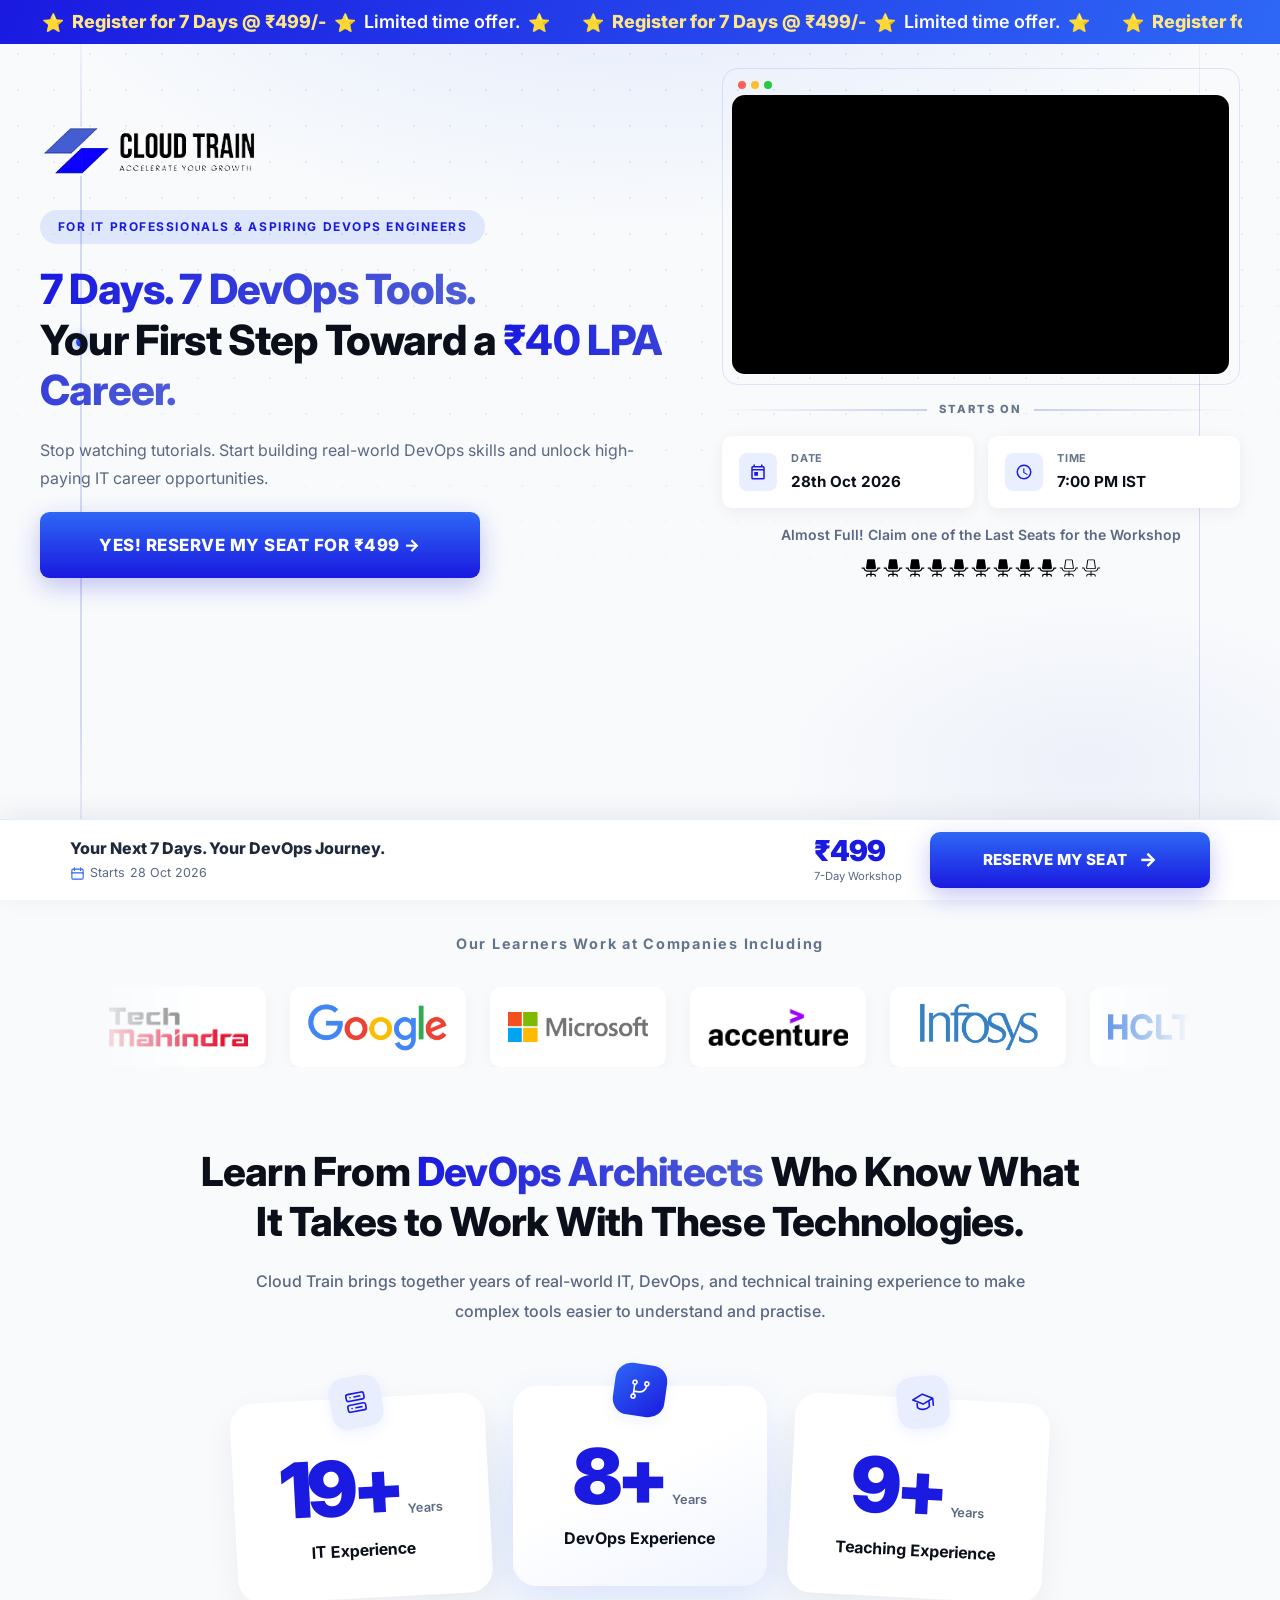
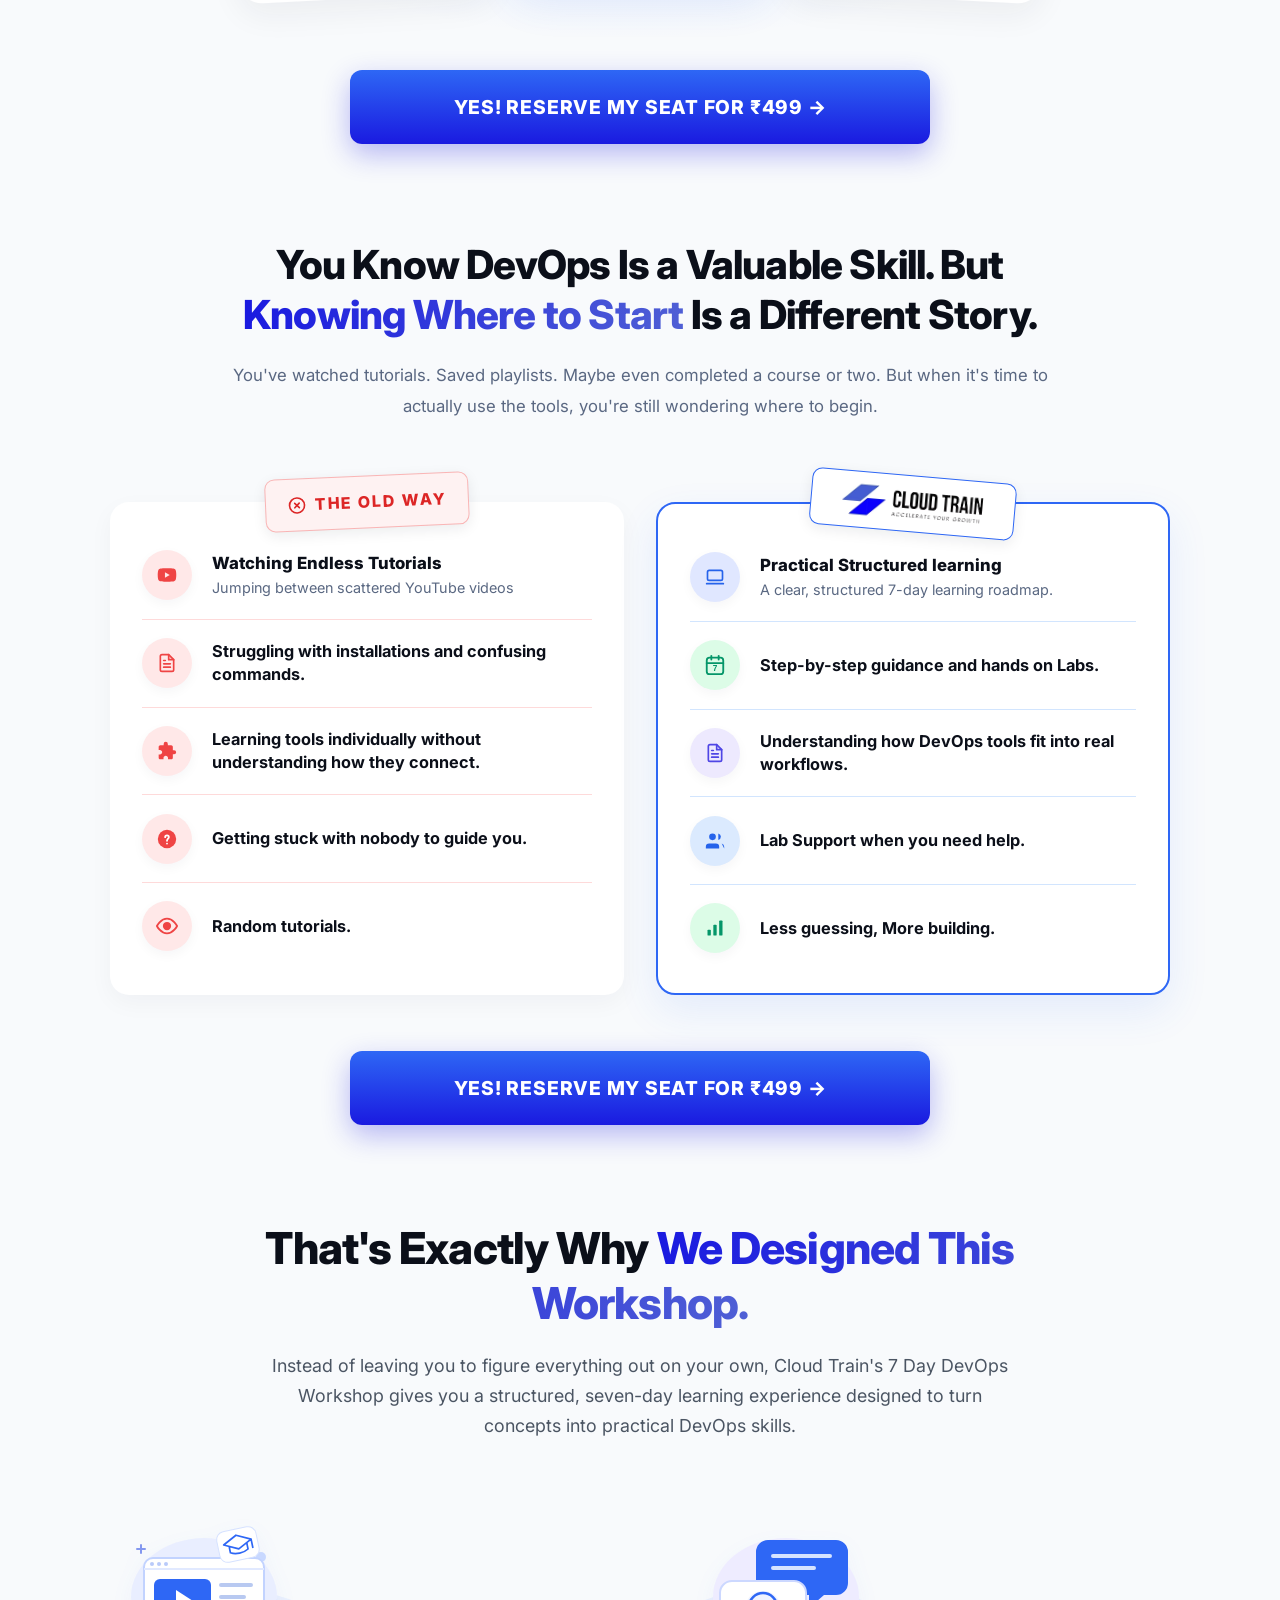
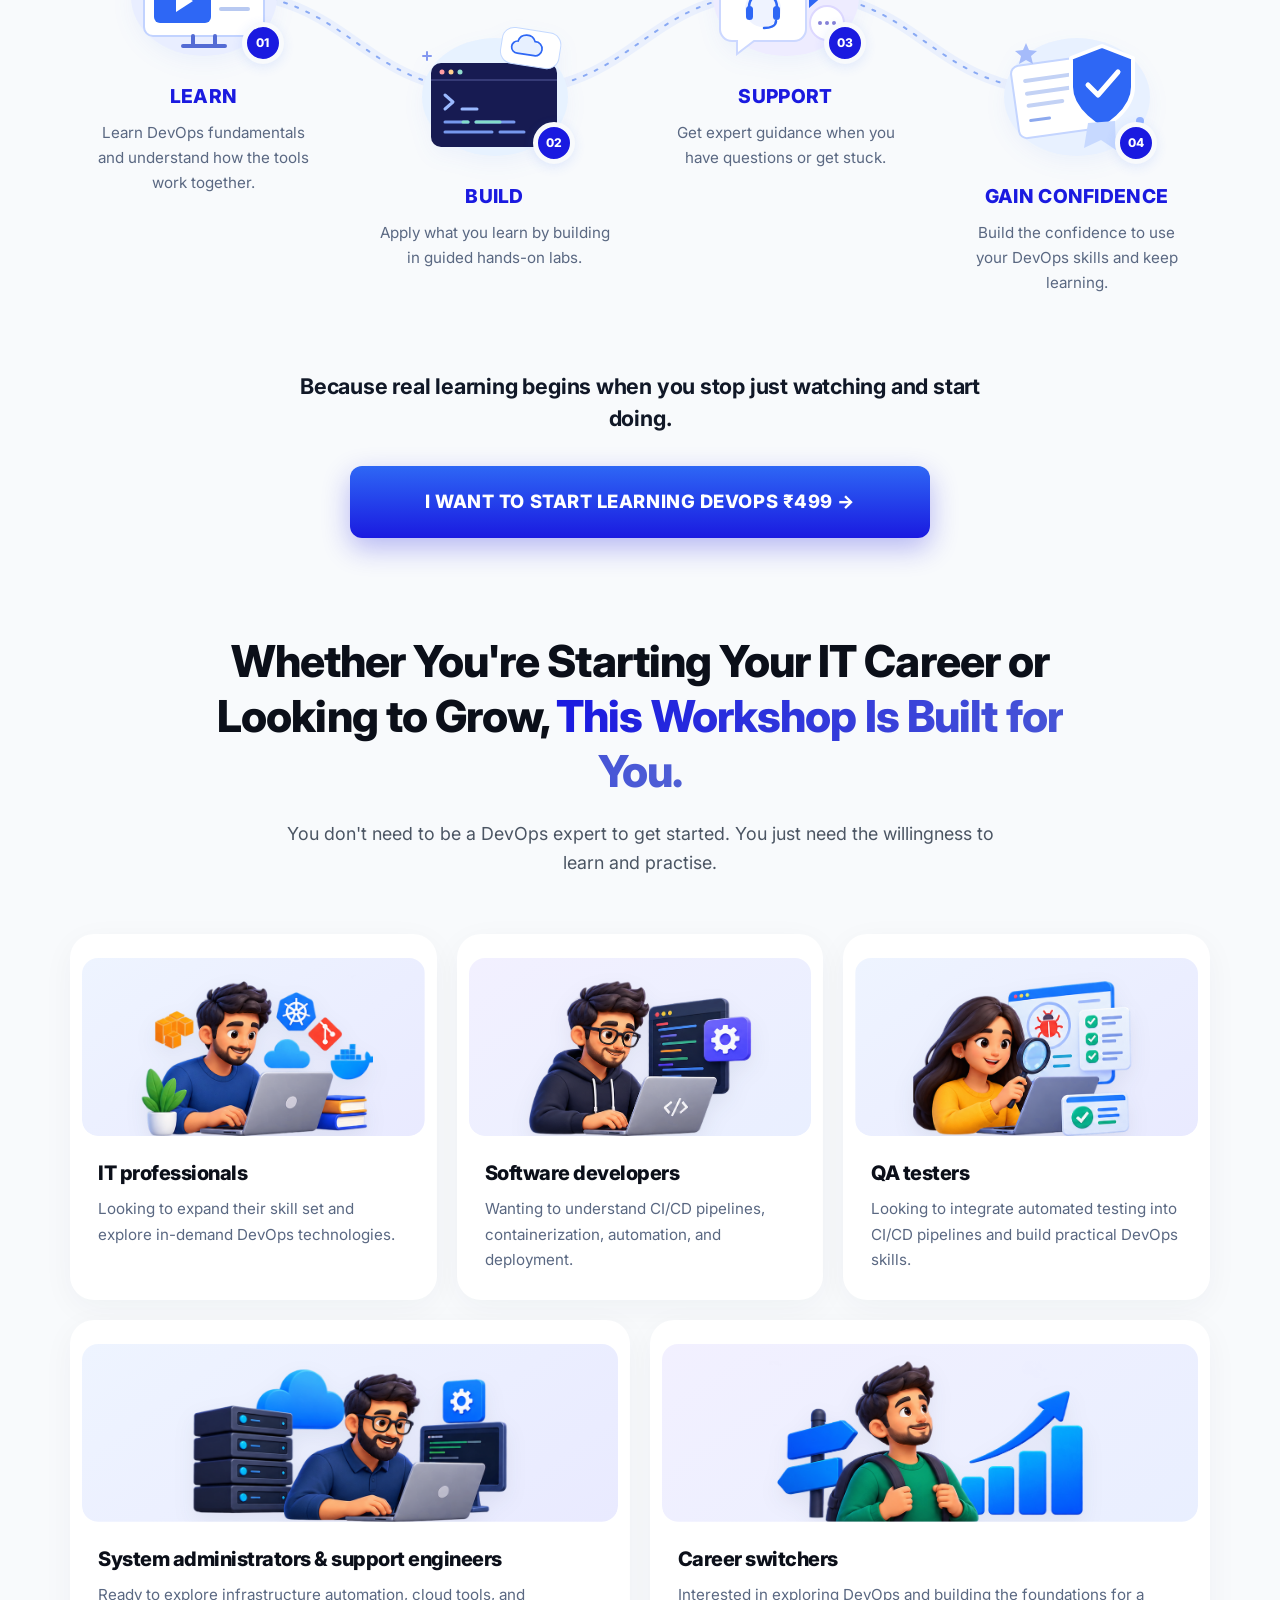
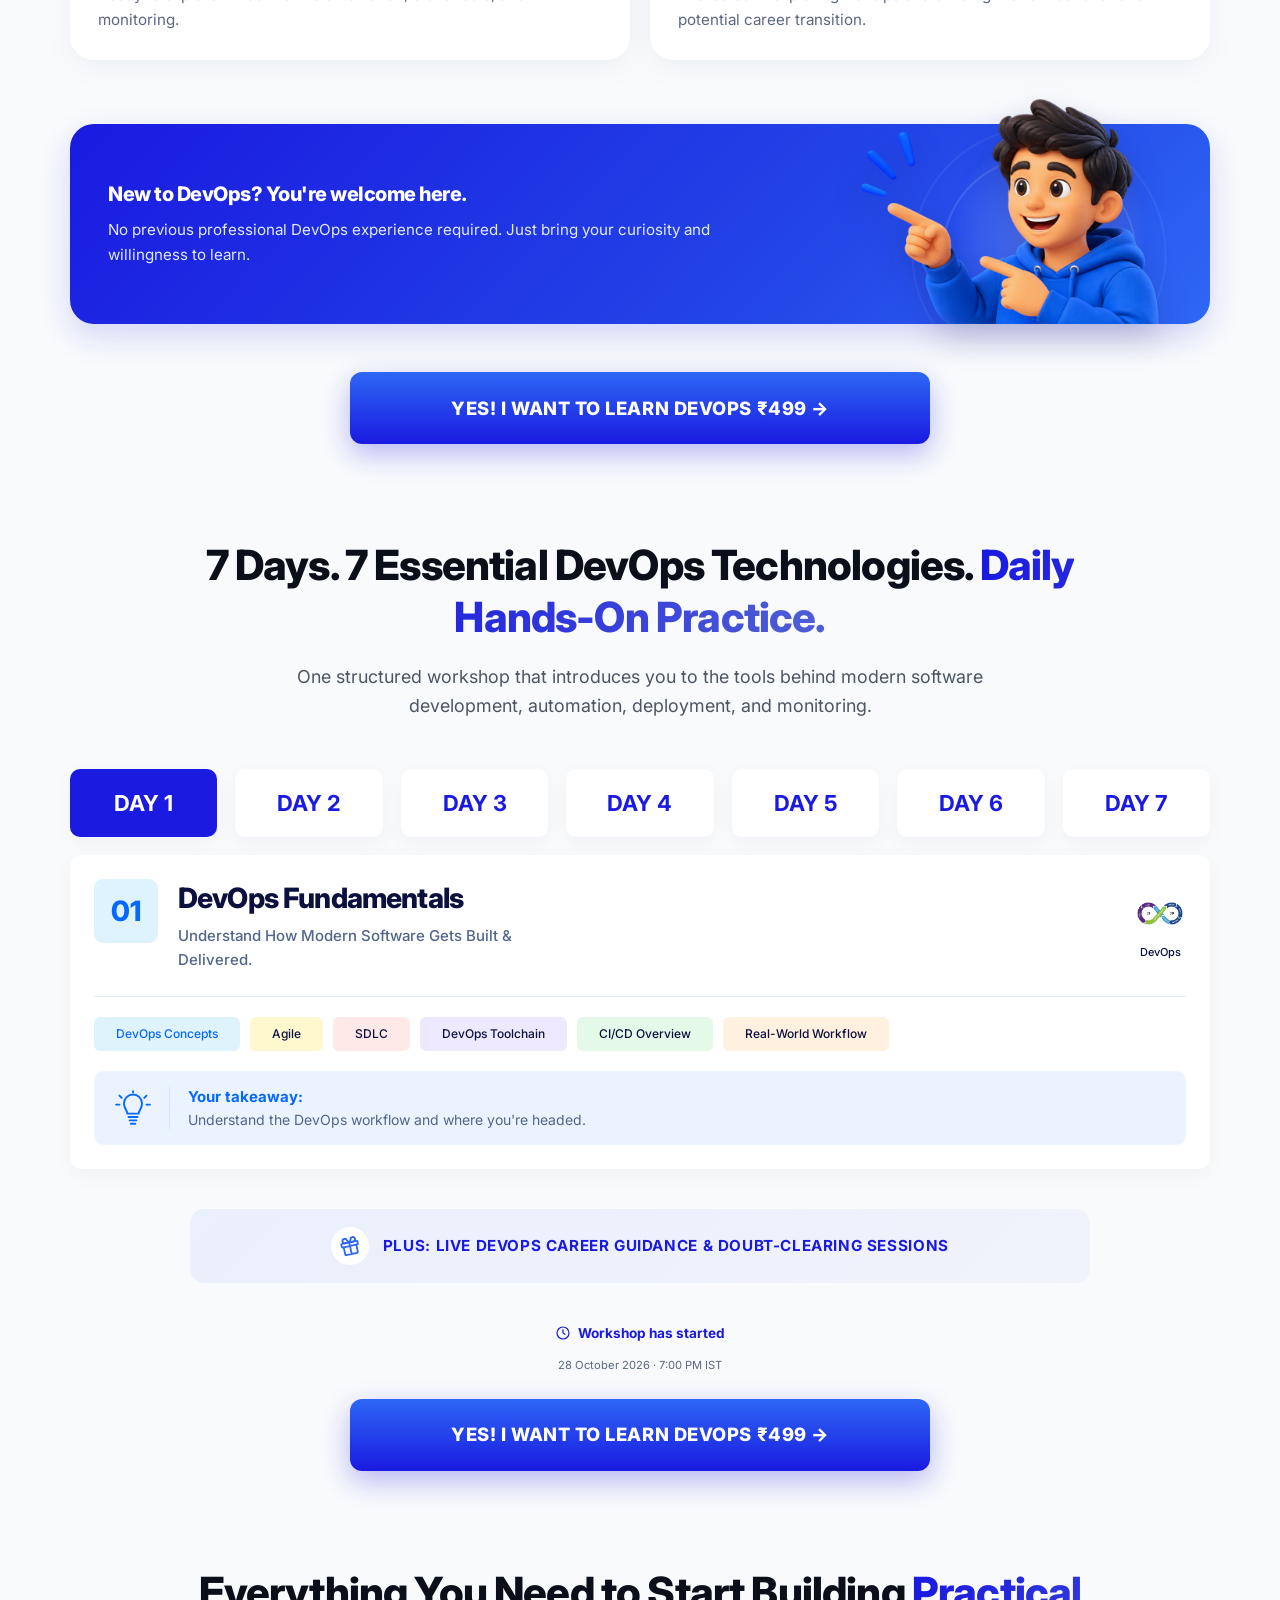
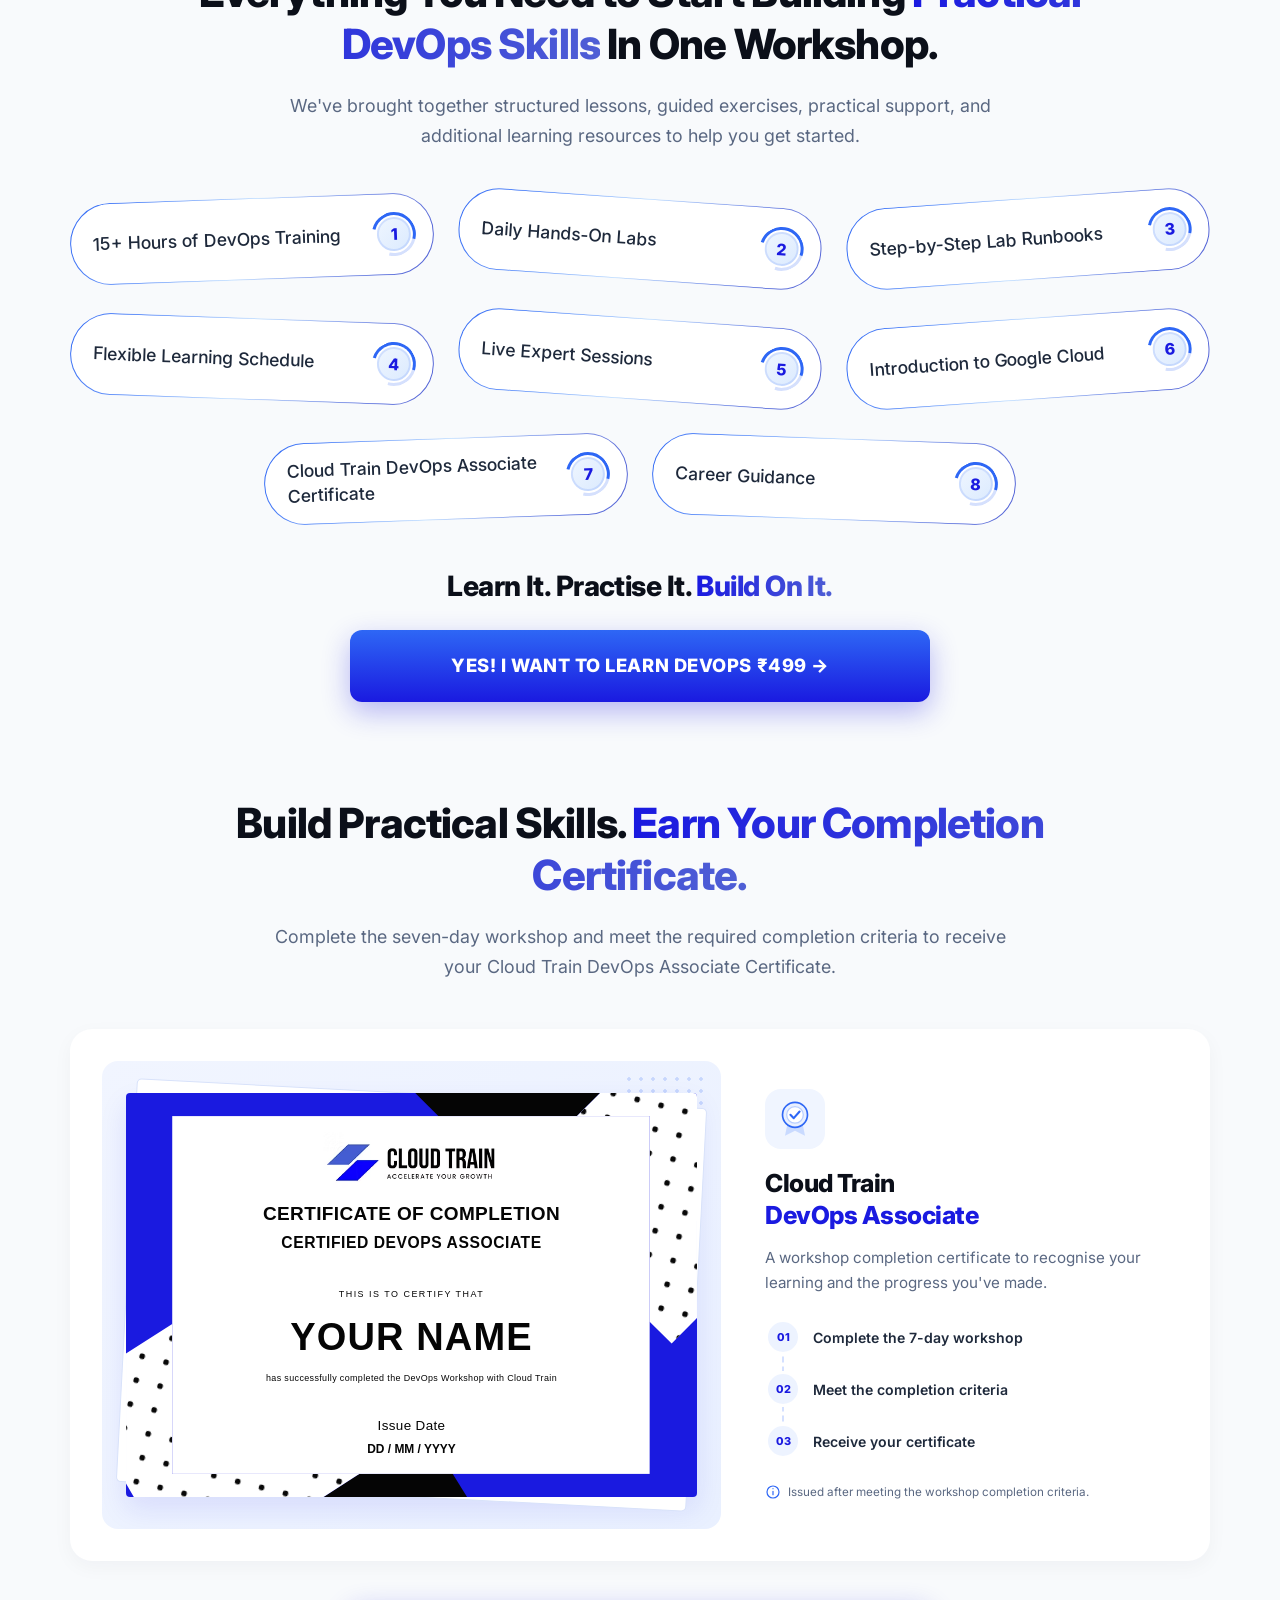
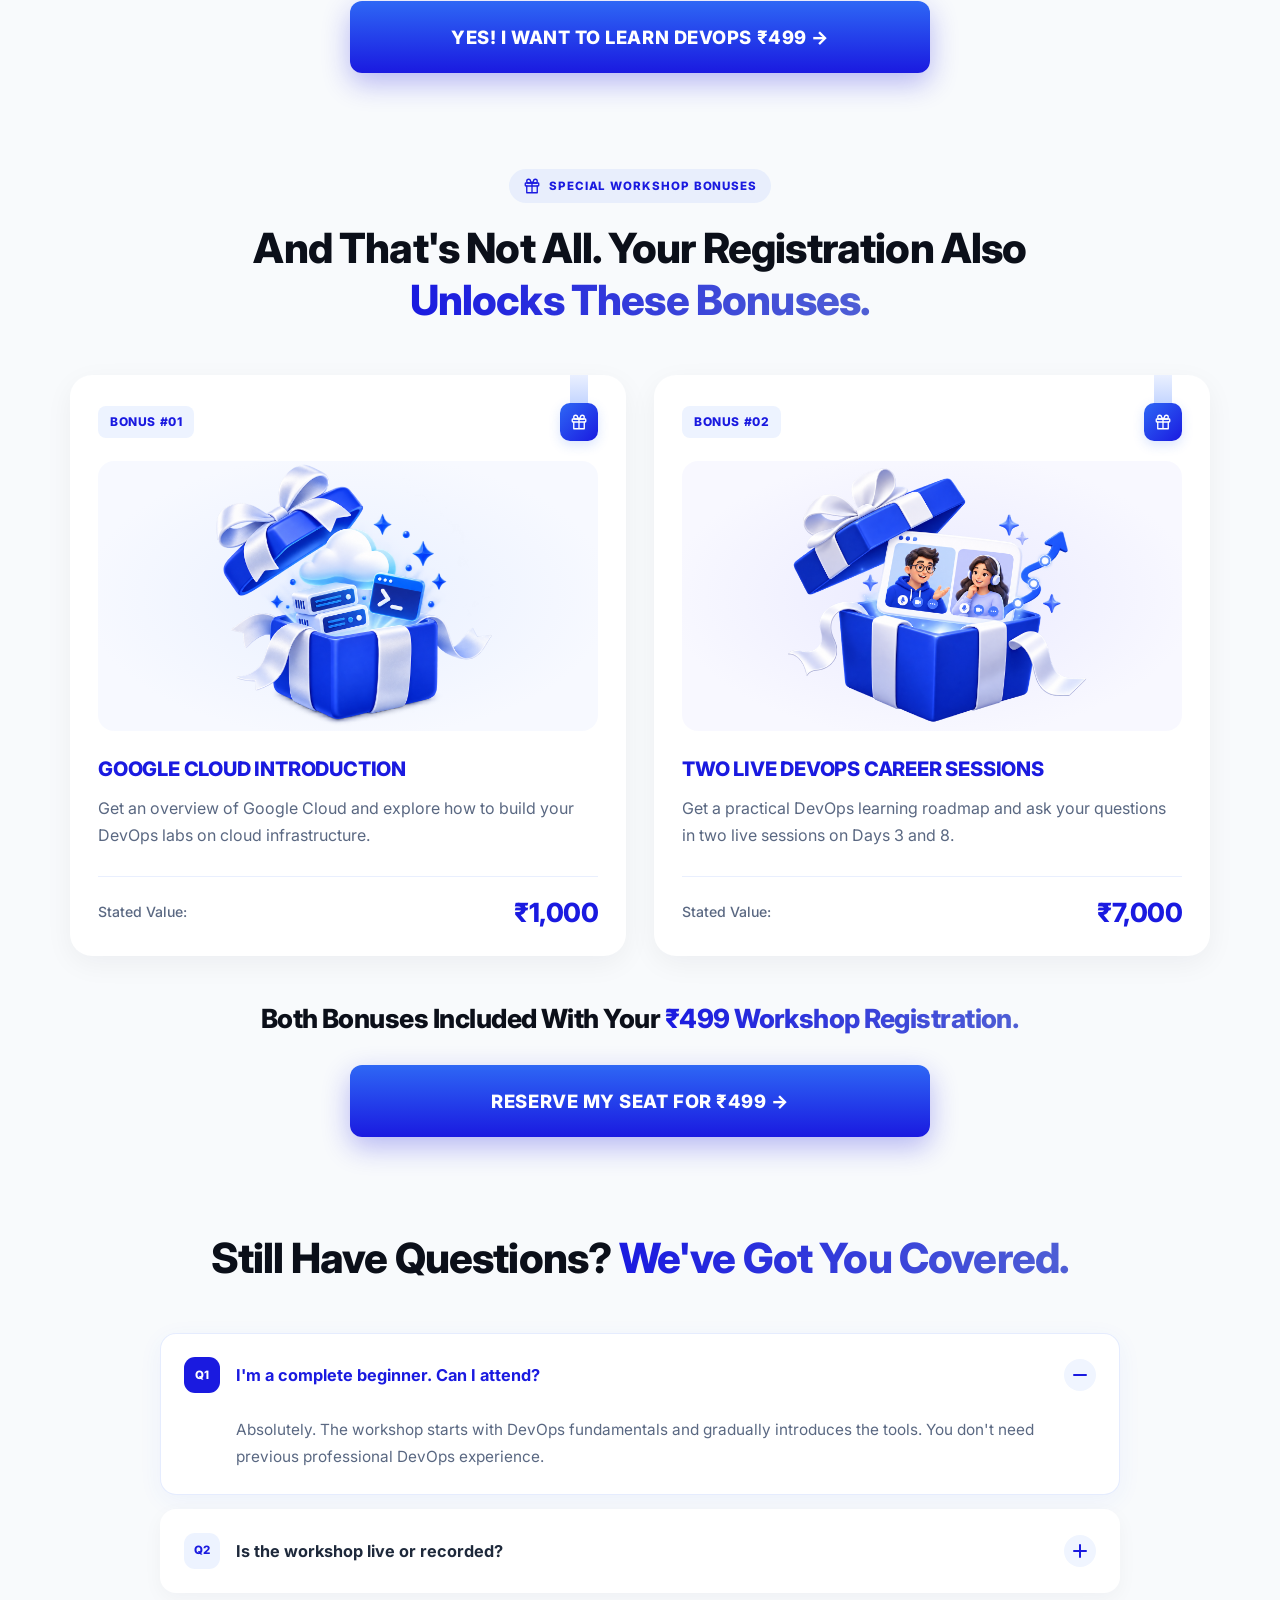
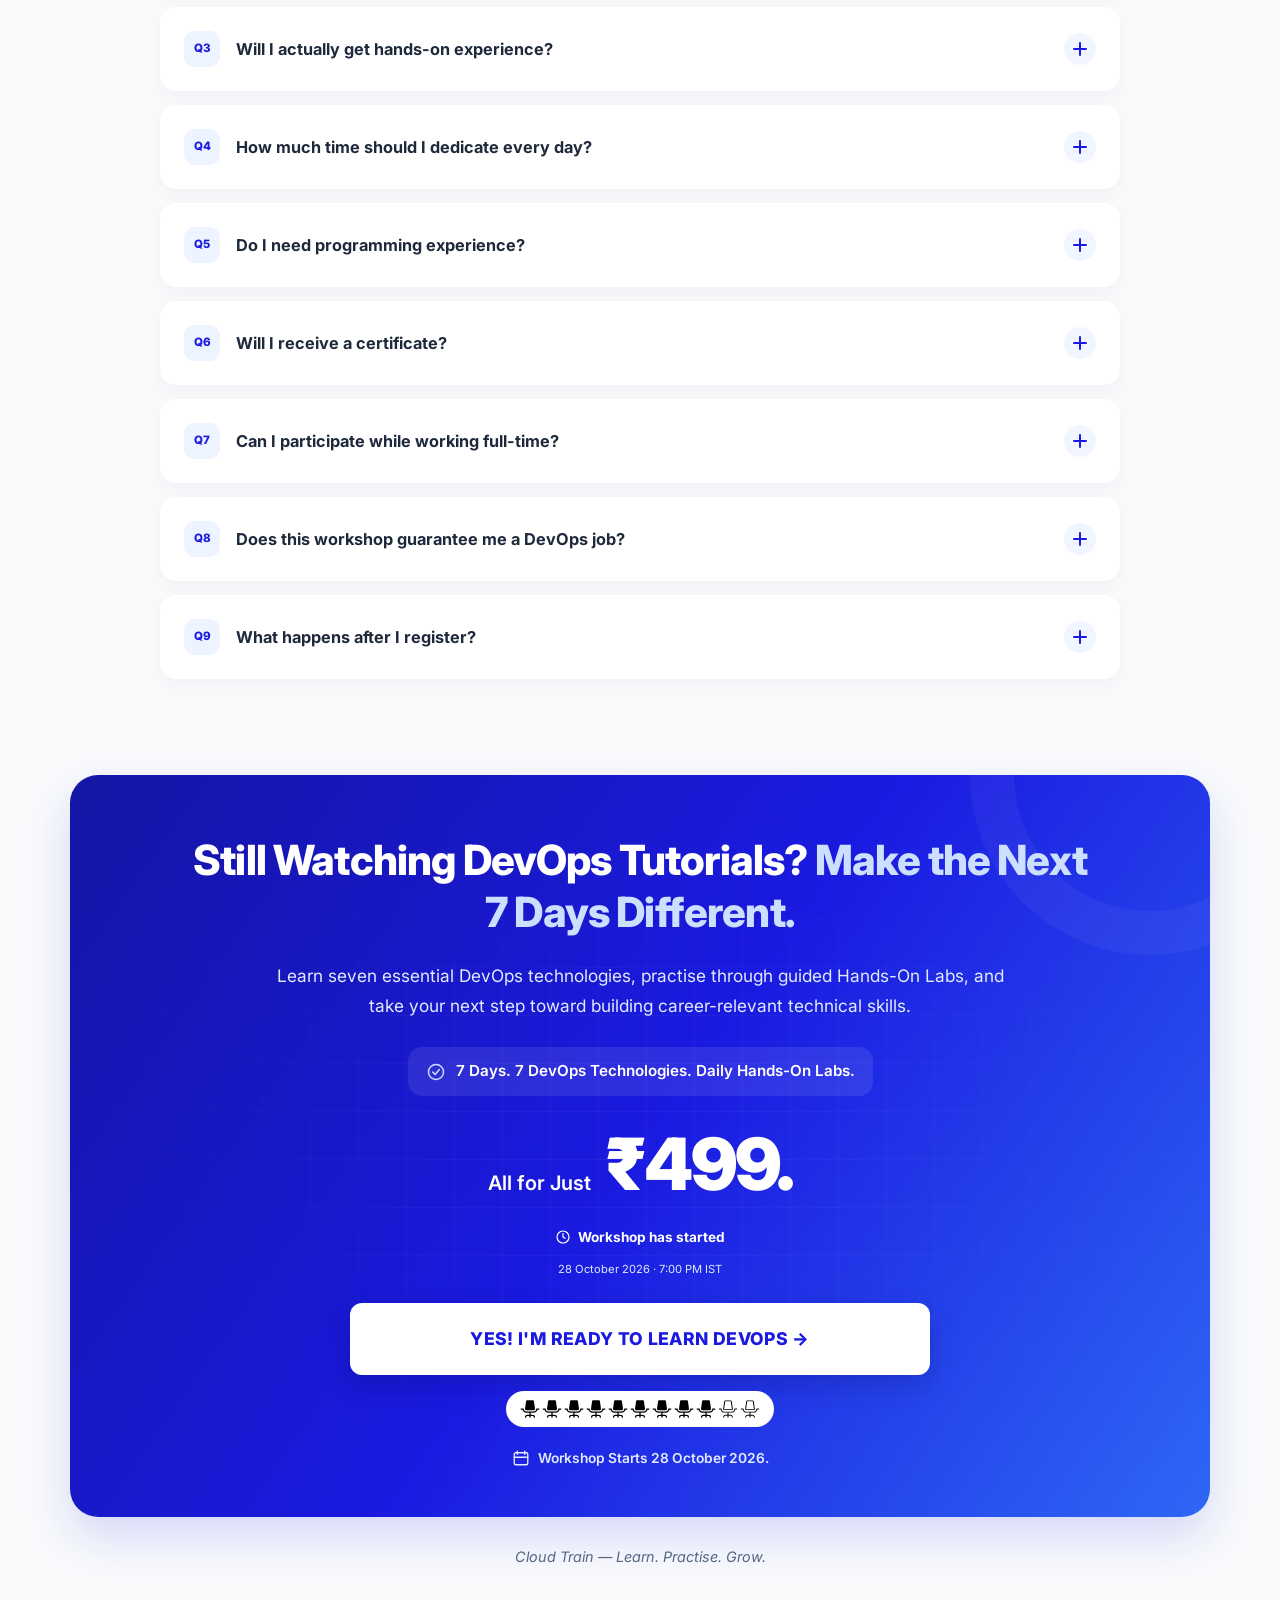
==== commit 5127d921: "c" ====
--- a/index.html
+++ b/index.html
@@ -59,7 +59,7 @@
 
           <!-- Headline -->
           <h1 class="hero__headline">
-            <span class="highlight">7 Days. 7 DevOps Tools.</span><br>Your First Step Toward a <span class="highlight">&#8377;40 LPA Career.</span>
+            <span class="highlight">7 Days. 7 DevOps Tools.</span><br>Your First Step Toward a <span class="highlight">&#8377;40&nbsp;LPA Career.</span>
           </h1>
 
           <!-- Sub-headline -->
@@ -446,7 +446,7 @@
             </div>
             <div class="journey-step__content">
               <h3 class="journey-step__title">LEARN</h3>
-              <p class="journey-step__description">Understand what each DevOps tool does and why it matters.</p>
+              <p class="journey-step__description">Learn DevOps fundamentals and understand how the tools work together.</p>
             </div>
           </li>
 
@@ -456,8 +456,8 @@
               <span class="journey-step__number" aria-hidden="true">02</span>
             </div>
             <div class="journey-step__content">
-              <h3 class="journey-step__title">PRACTISE</h3>
-              <p class="journey-step__description">Work through guided Hands-On Labs and practical exercises.</p>
+              <h3 class="journey-step__title">BUILD</h3>
+              <p class="journey-step__description">Apply what you learn by building in guided hands-on labs.</p>
             </div>
           </li>
 
@@ -467,8 +467,8 @@
               <span class="journey-step__number" aria-hidden="true">03</span>
             </div>
             <div class="journey-step__content">
-              <h3 class="journey-step__title">GET SUPPORT</h3>
-              <p class="journey-step__description">Follow step-by-step instructions with expert guidance.</p>
+              <h3 class="journey-step__title">SUPPORT</h3>
+              <p class="journey-step__description">Get expert guidance when you have questions or get stuck.</p>
             </div>
           </li>
 
@@ -478,8 +478,8 @@
               <span class="journey-step__number" aria-hidden="true">04</span>
             </div>
             <div class="journey-step__content">
-              <h3 class="journey-step__title">BUILD CONFIDENCE</h3>
-              <p class="journey-step__description">Gain foundational skills you can continue building on.</p>
+              <h3 class="journey-step__title">GAIN CONFIDENCE</h3>
+              <p class="journey-step__description">Build the confidence to use your DevOps skills and keep learning.</p>
             </div>
           </li>
         </ol>
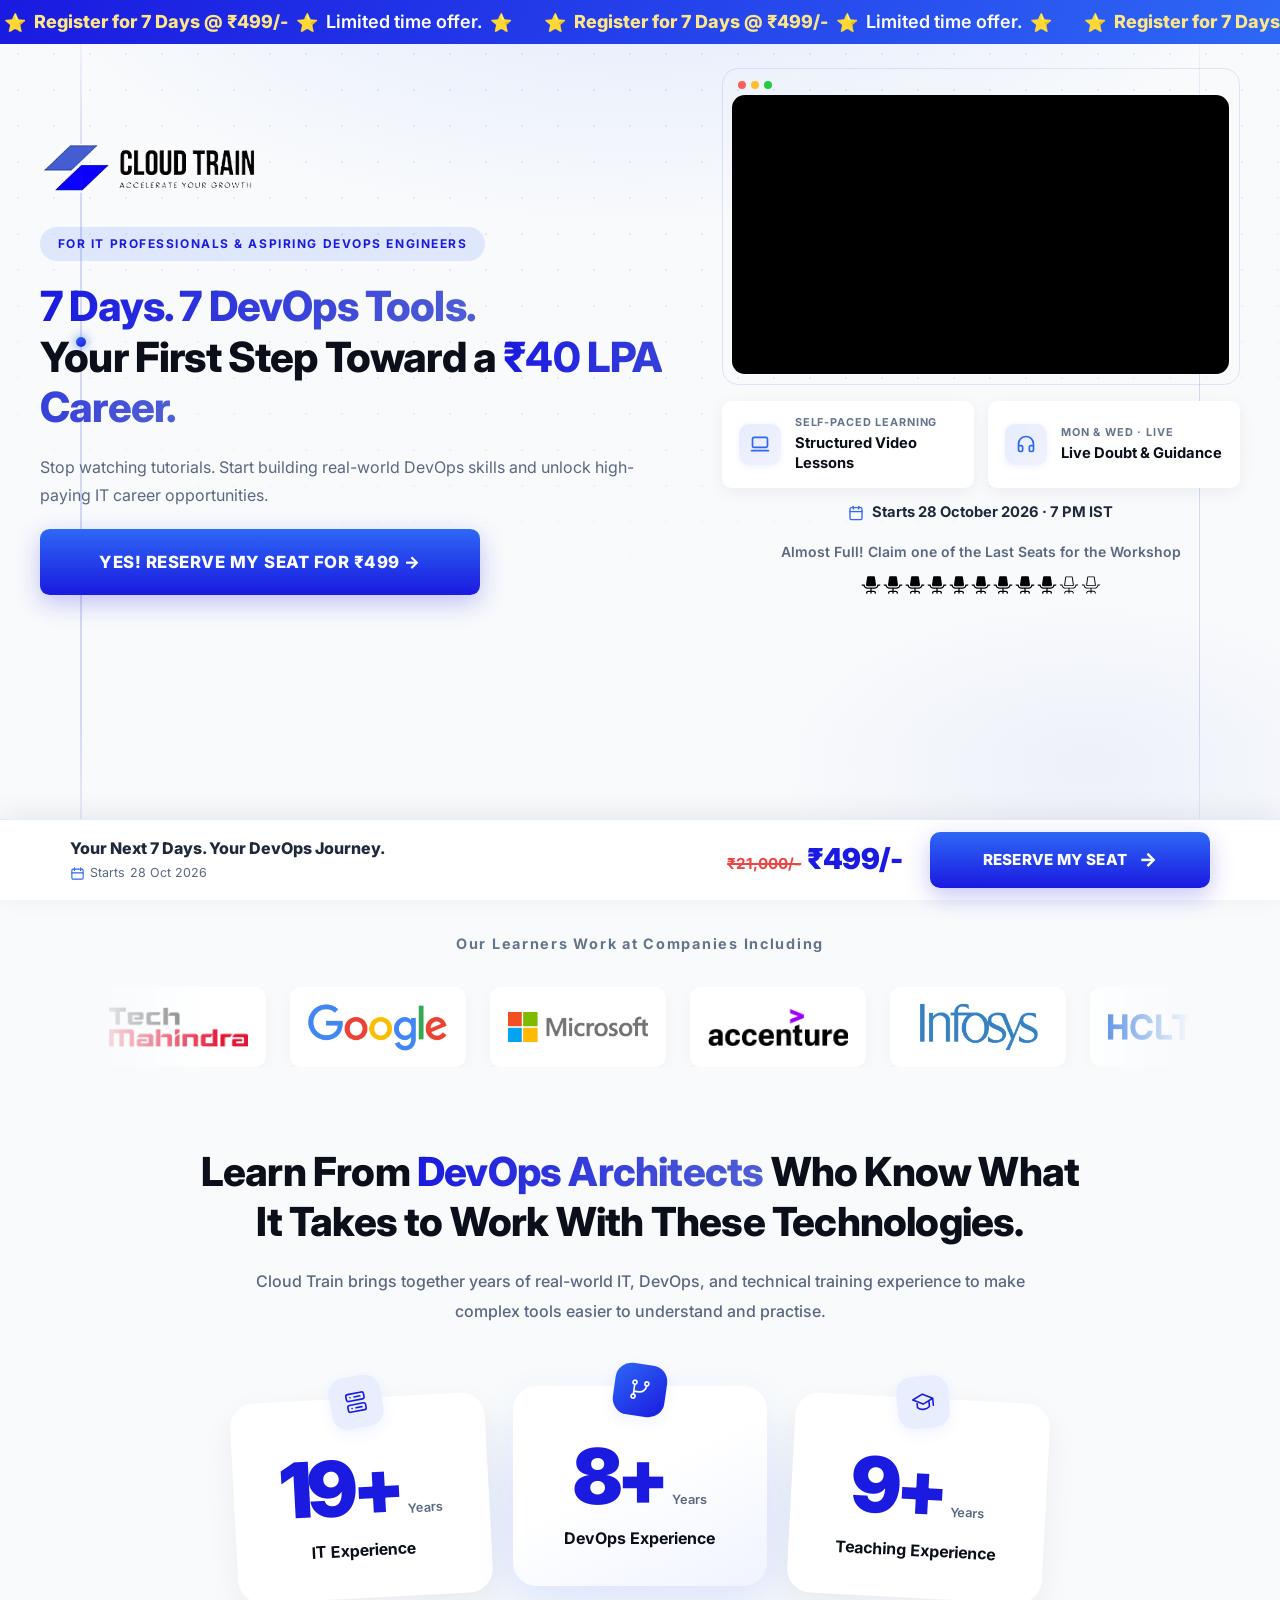
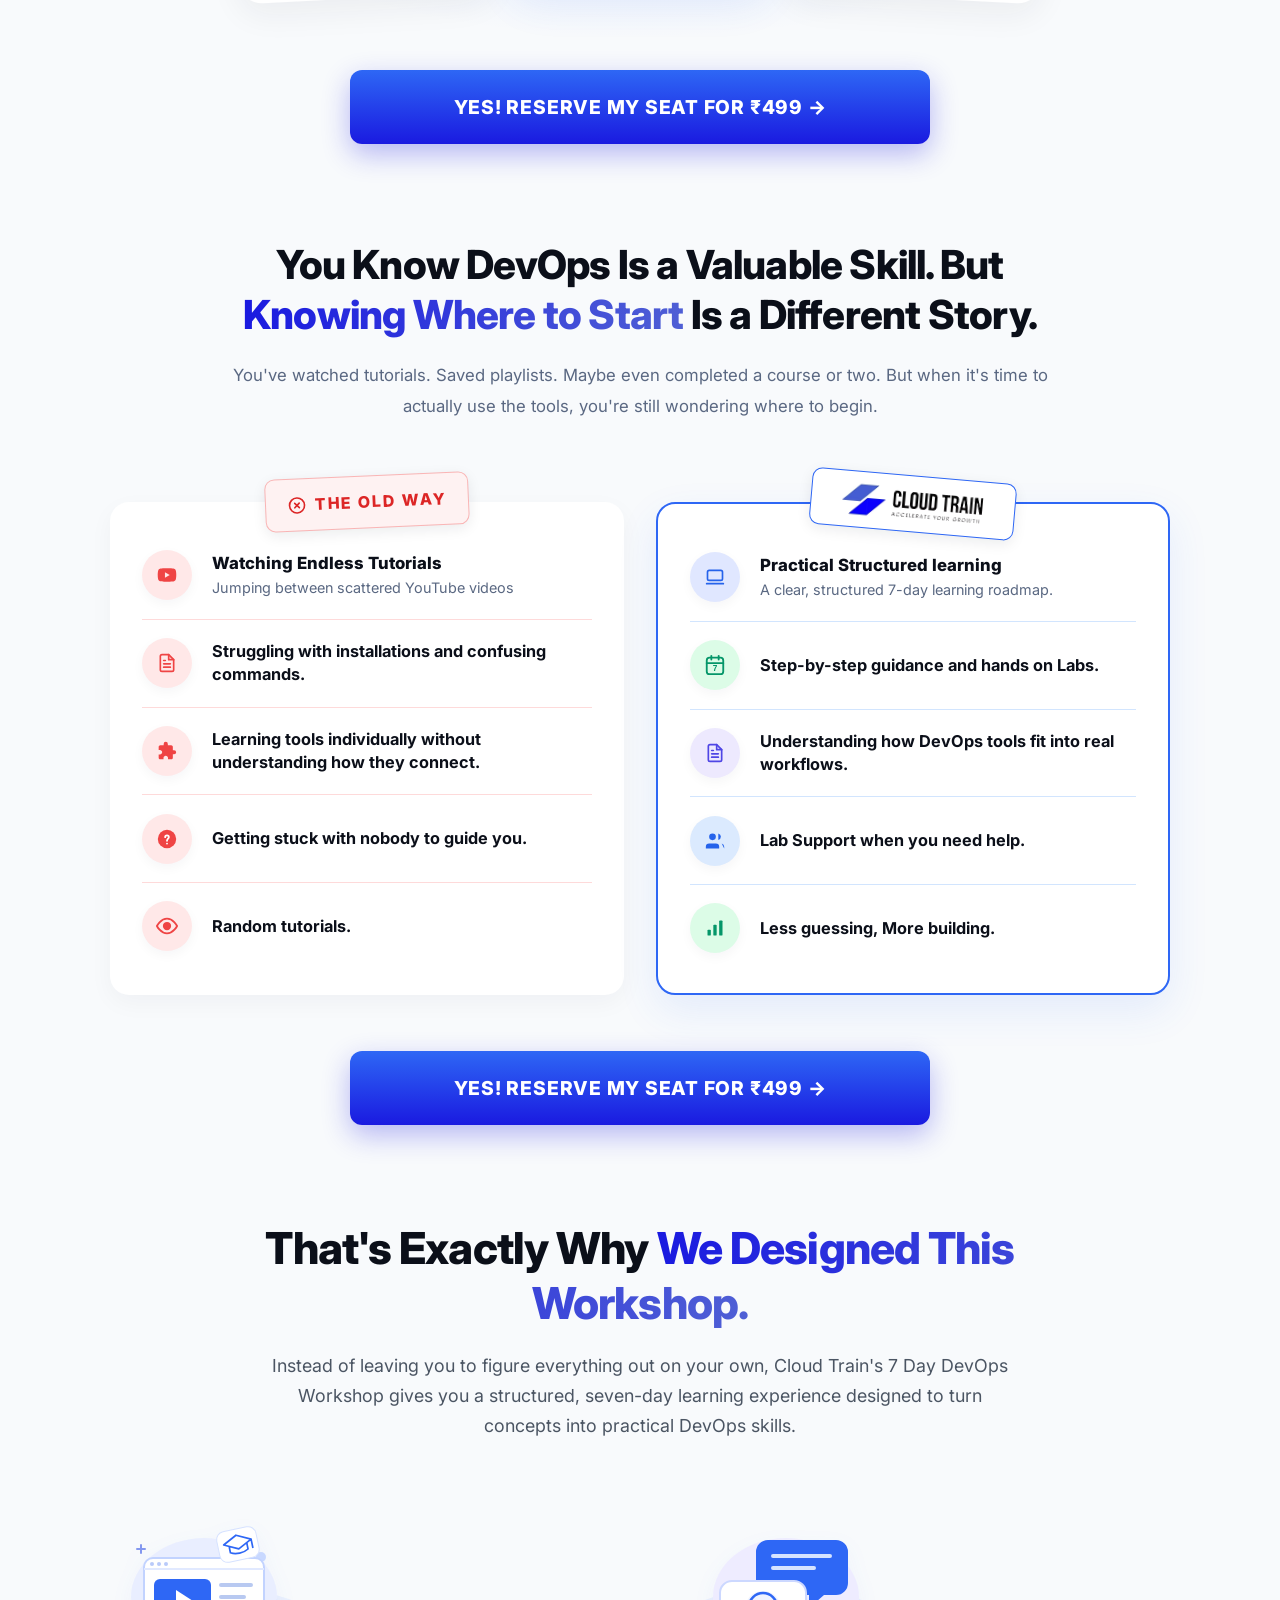
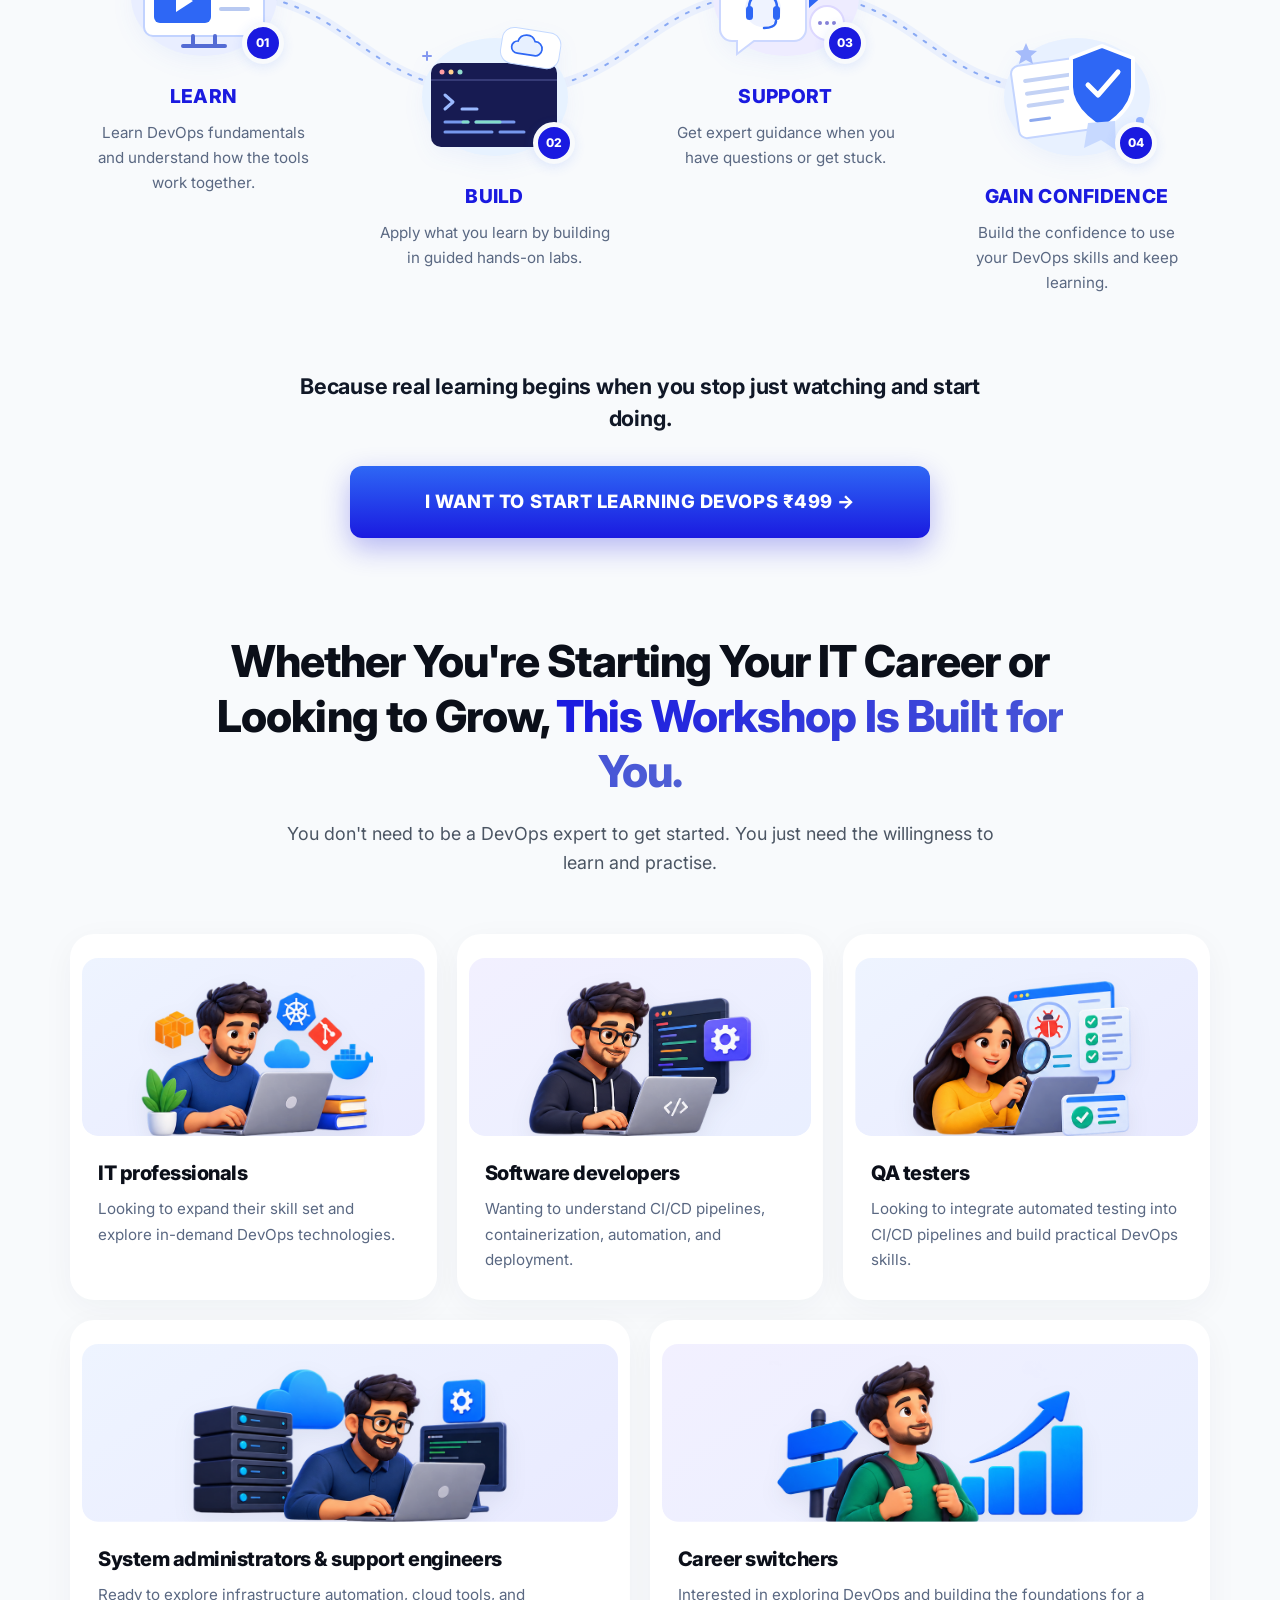
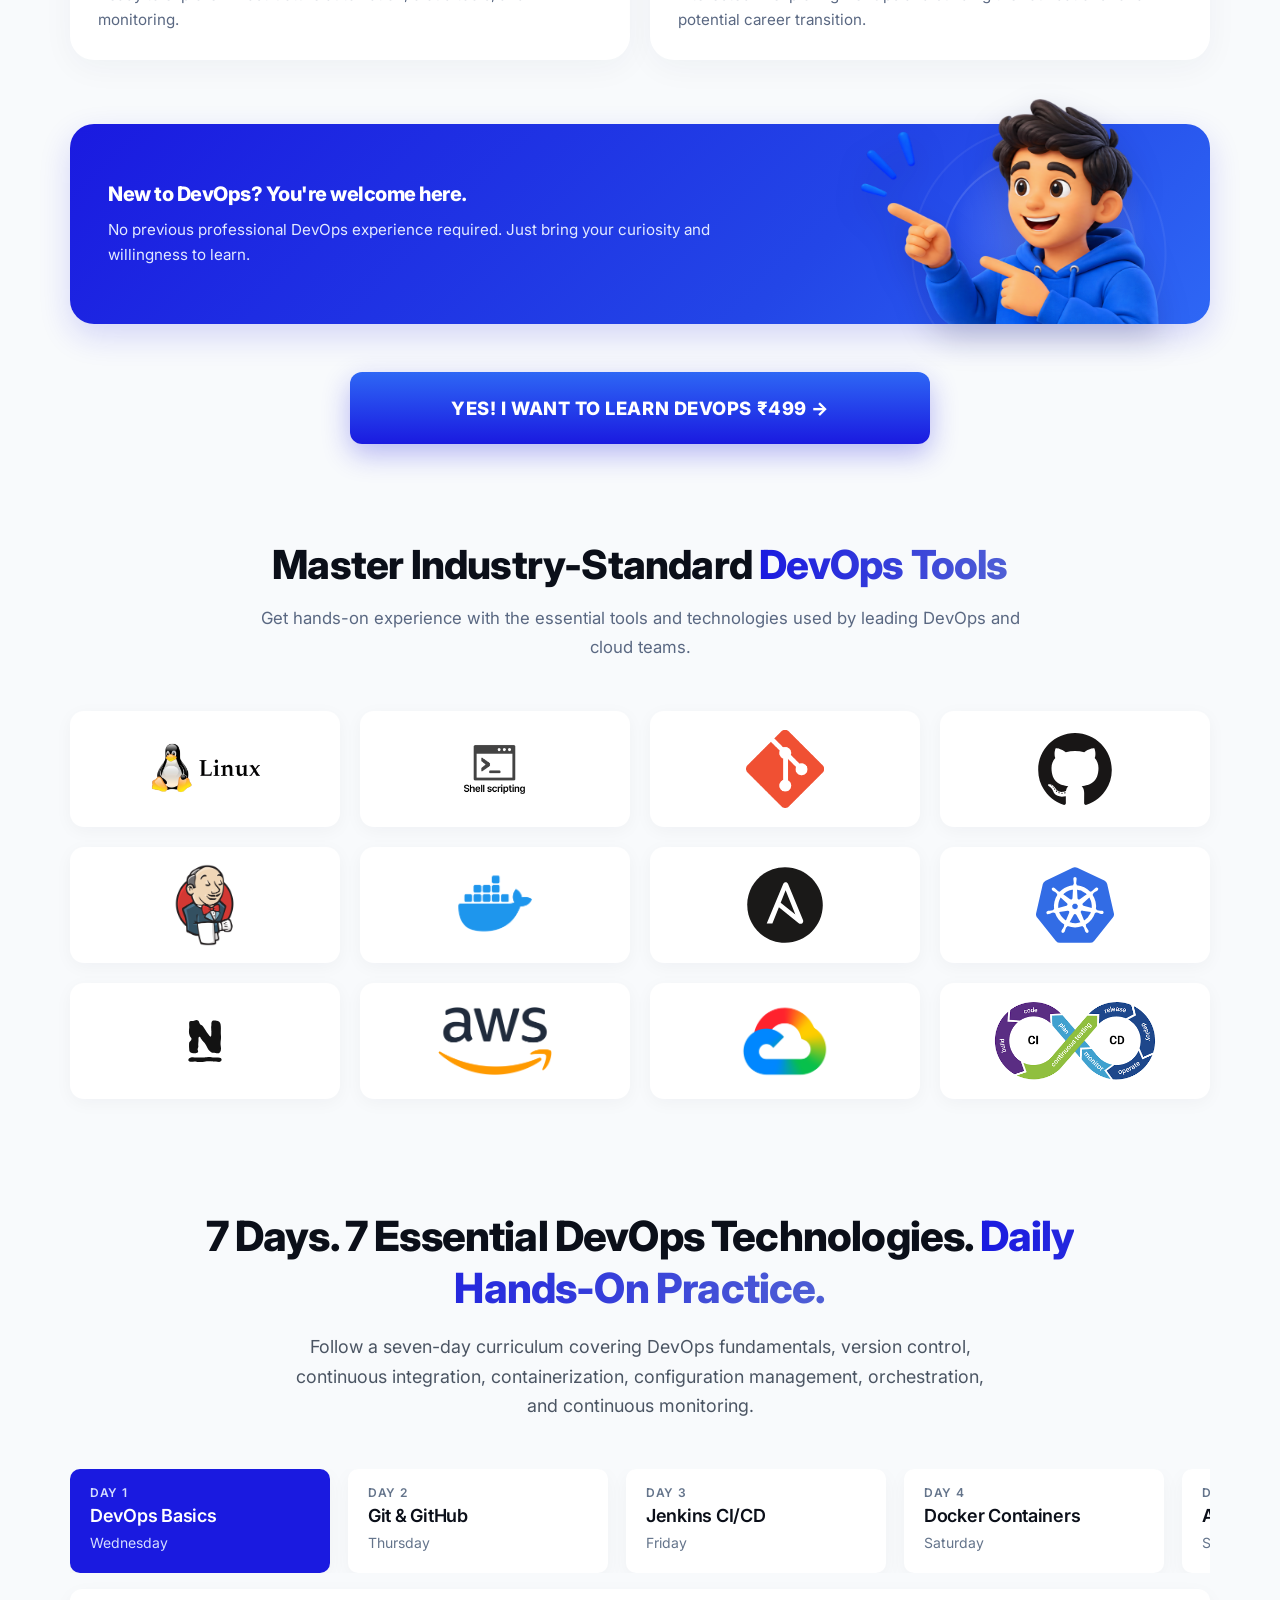
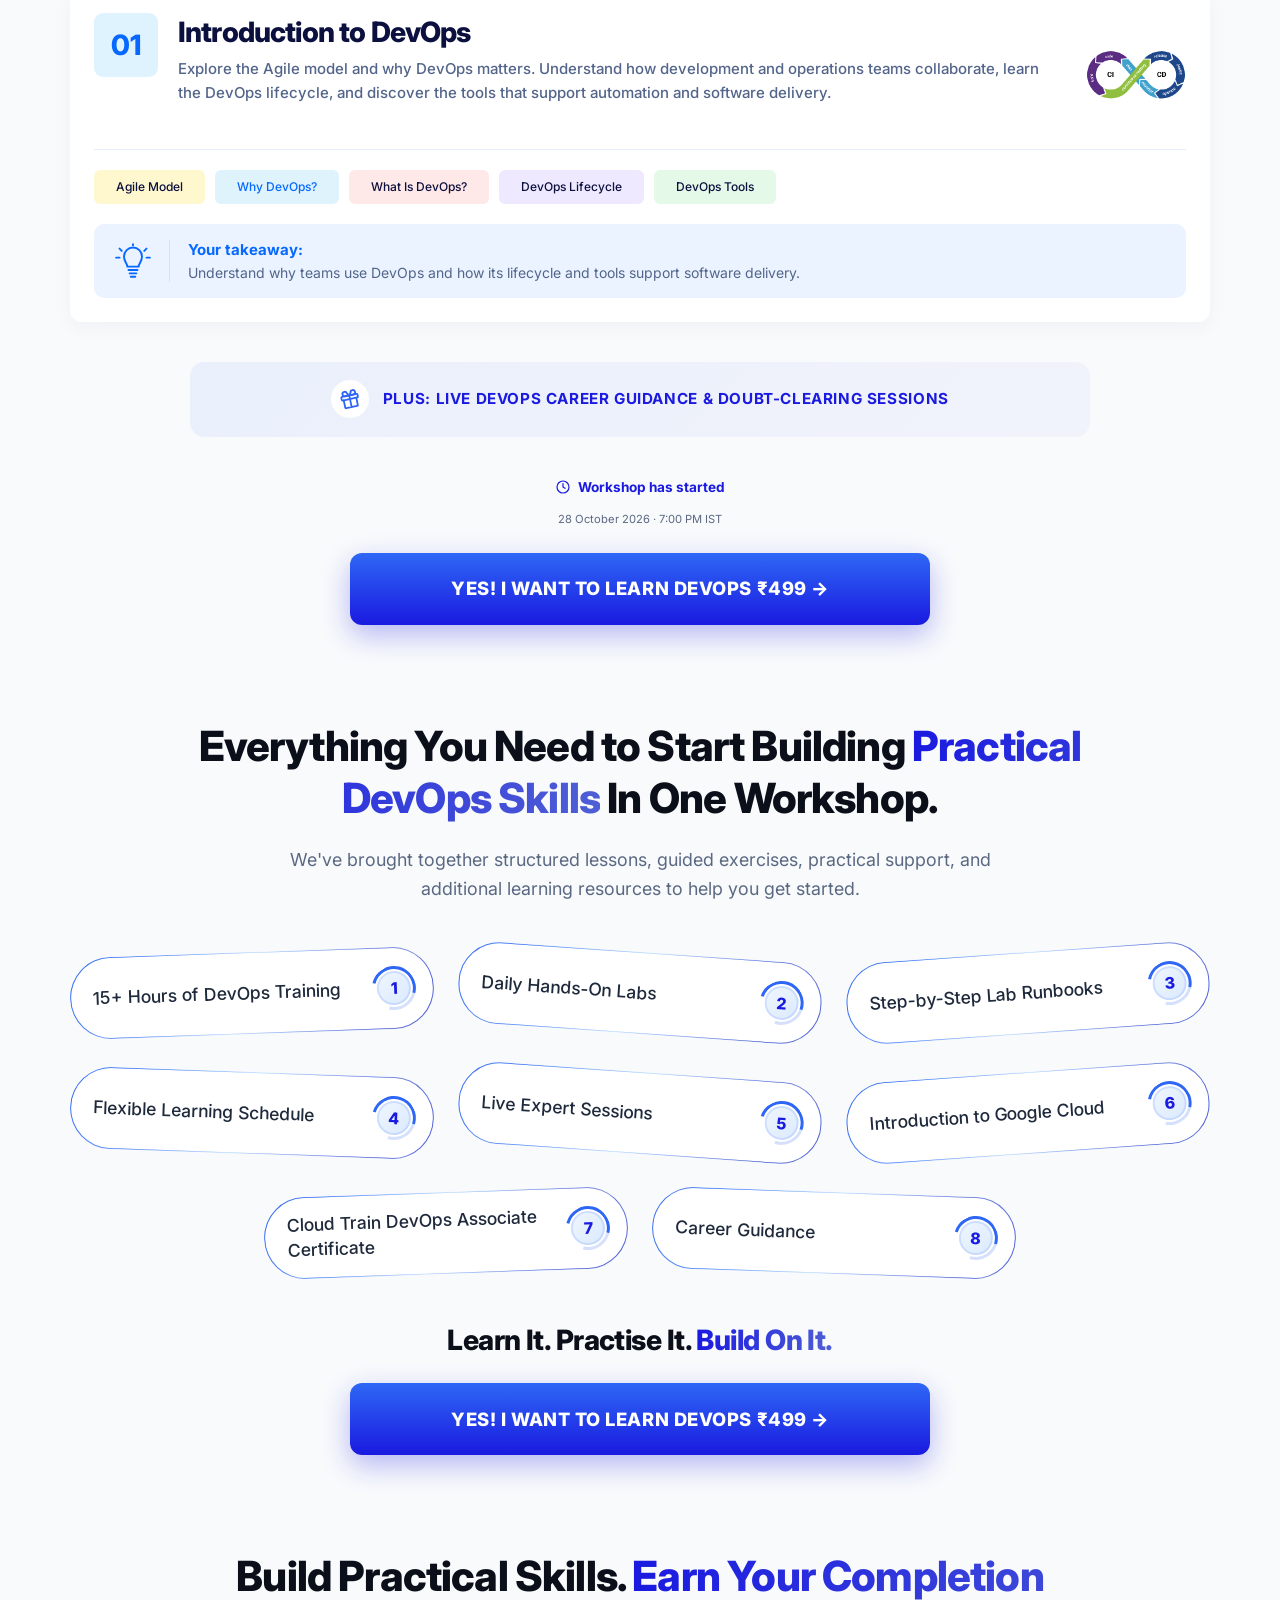
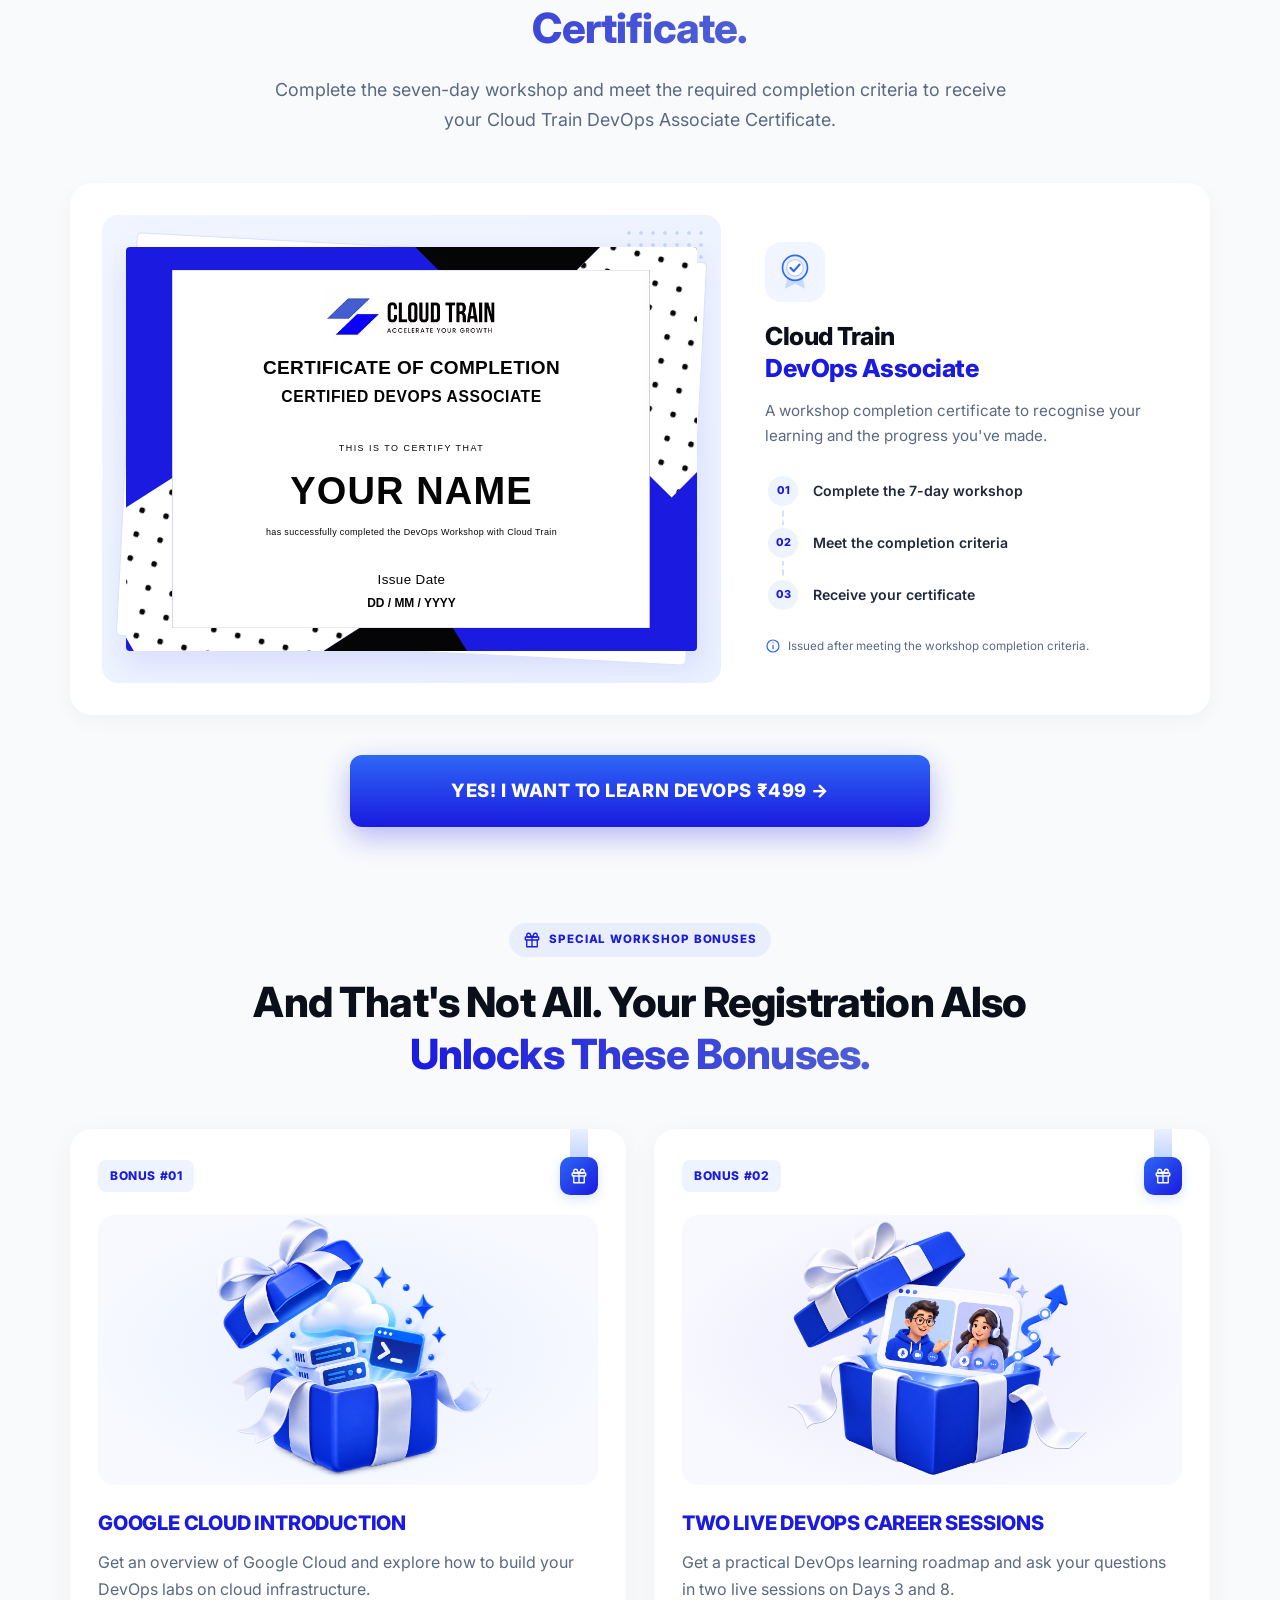
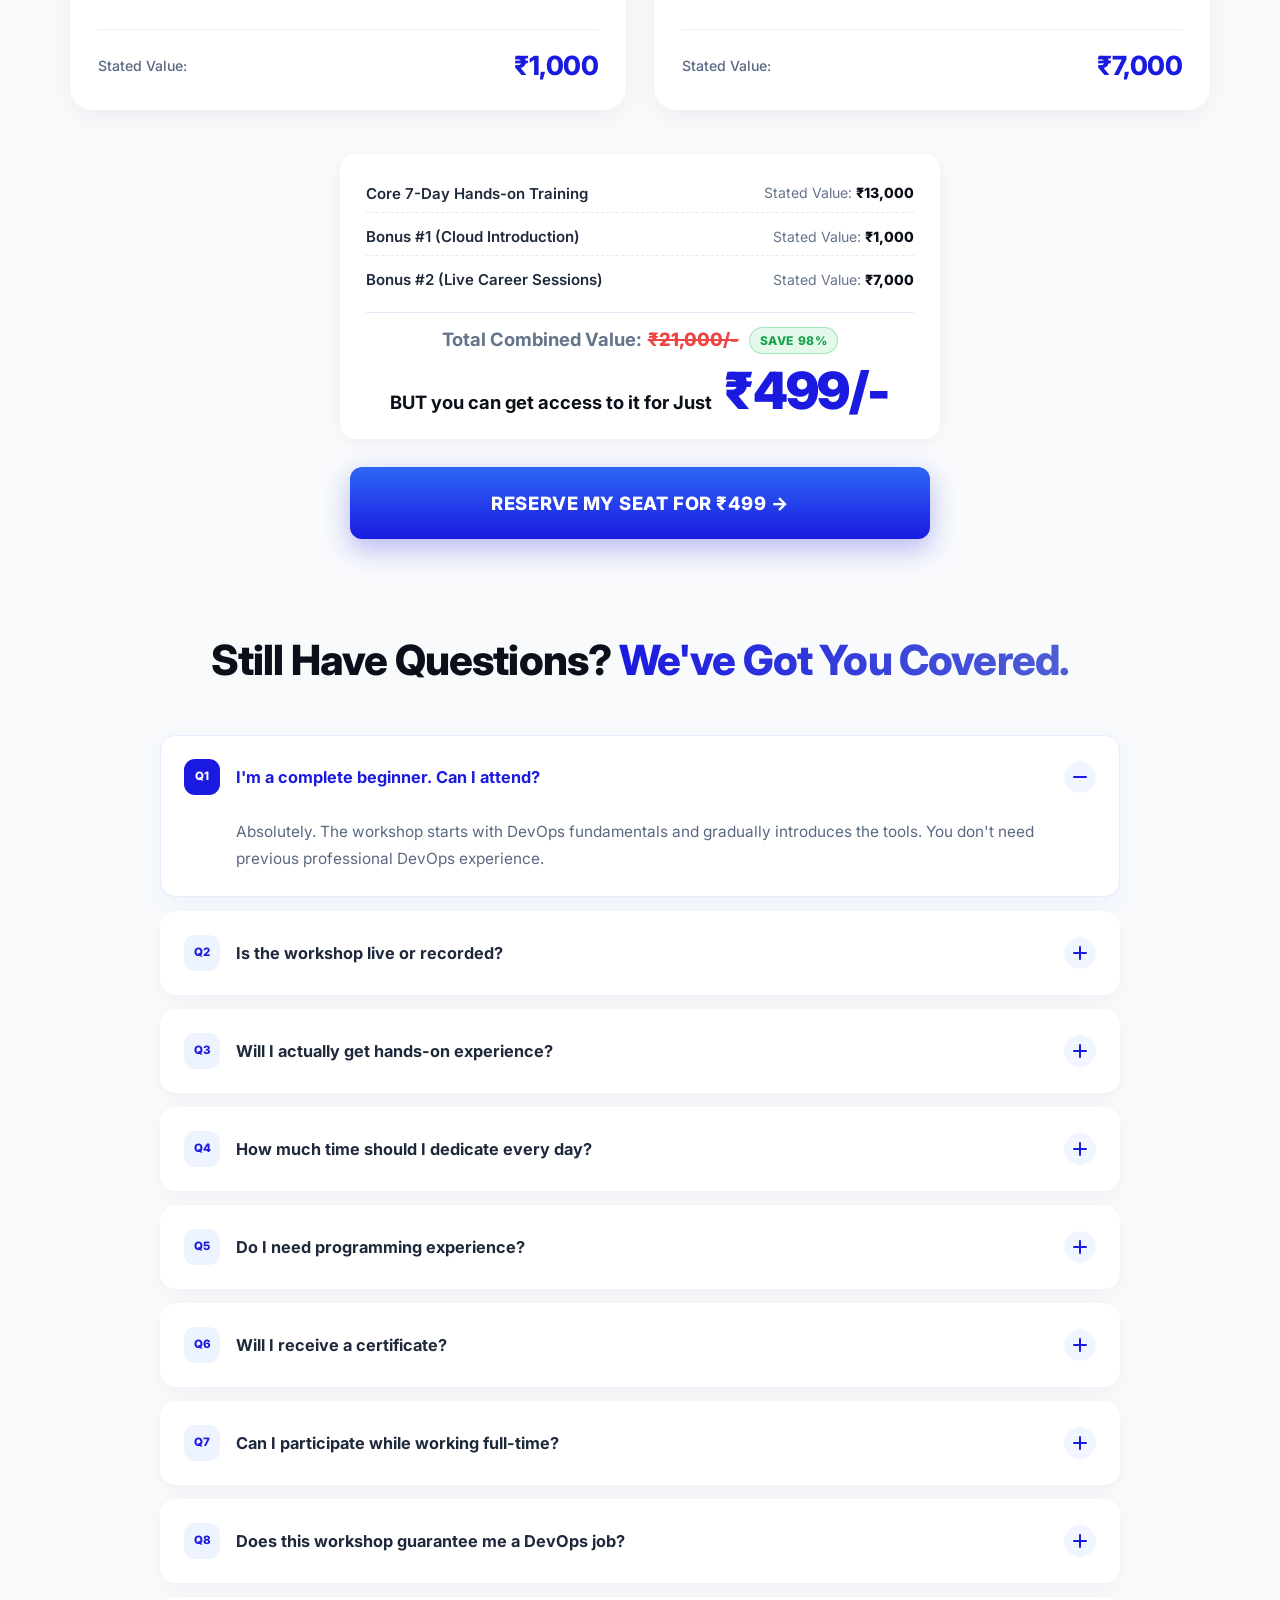
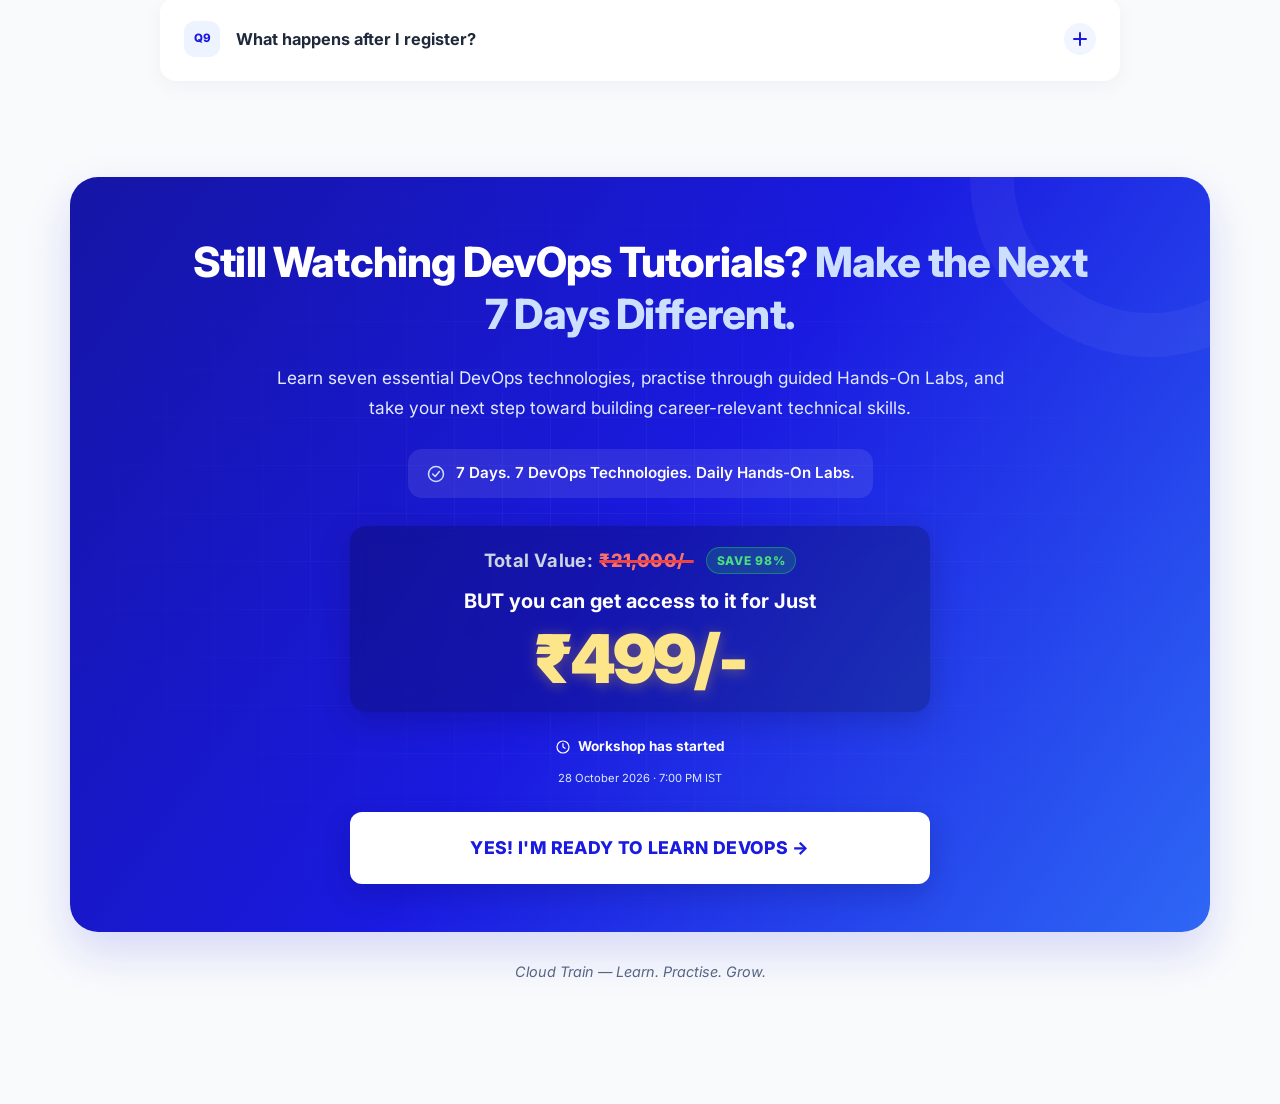
==== commit b625e5c8: "c" ====
--- a/index.html
+++ b/index.html
@@ -98,36 +98,40 @@
           <!-- Event Card -->
           <div class="event-card">
 
-            <!-- STARTS ON -->
-            <div class="event-card__header">
-              <span class="starts-line"></span>
-              <span class="starts-text">STARTS ON</span>
-              <span class="starts-line"></span>
-            </div>
-
             <!-- Meta 2 Cards -->
             <div class="event-card__meta">
 
               <div class="meta-item">
                 <span class="meta-icon">
-                  <svg xmlns="http://www.w3.org/2000/svg" viewBox="0 0 24 24" fill="currentColor" width="18" height="18"><path d="M19 4h-1V2h-2v2H8V2H6v2H5a2 2 0 0 0-2 2v14a2 2 0 0 0 2 2h14a2 2 0 0 0 2-2V6a2 2 0 0 0-2-2zm0 16H5V10h14v10zm0-12H5V6h14v2zM7 12h5v5H7z"/></svg>
+                  <svg viewBox="0 0 24 24" width="20" height="20" fill="none" stroke="currentColor" stroke-width="2" stroke-linecap="round" stroke-linejoin="round" aria-hidden="true">
+                    <rect width="18" height="12" x="3" y="4" rx="2" />
+                    <line x1="2" x2="22" y1="20" y2="20" />
+                  </svg>
                 </span>
                 <div class="meta-content">
-                  <span class="meta-label">Date</span>
-                  <span class="meta-value">28th Oct 2026</span>
+                  <span class="meta-label">SELF-PACED LEARNING</span>
+                  <span class="meta-value">Structured Video Lessons</span>
                 </div>
               </div>
 
               <div class="meta-item">
                 <span class="meta-icon">
-                  <svg xmlns="http://www.w3.org/2000/svg" viewBox="0 0 24 24" fill="currentColor" width="18" height="18"><path d="M12 2a10 10 0 1 0 0 20A10 10 0 0 0 12 2zm0 18a8 8 0 1 1 0-16 8 8 0 0 1 0 16zm.5-13H11v6l5.25 3.15.75-1.23-4.5-2.67V7z"/></svg>
+                  <svg viewBox="0 0 24 24" width="20" height="20" fill="none" stroke="currentColor" stroke-width="2" stroke-linecap="round" stroke-linejoin="round" aria-hidden="true">
+                    <path d="M3 14h3a2 2 0 0 1 2 2v3a2 2 0 0 1-2 2H5a2 2 0 0 1-2-2v-7a9 9 0 0 1 18 0v7a2 2 0 0 1-2 2h-1a2 2 0 0 1-2-2v-3a2 2 0 0 1 2-2h3" />
+                  </svg>
                 </span>
                 <div class="meta-content">
-                  <span class="meta-label">Time</span>
-                  <span class="meta-value">7:00 PM IST</span>
+                  <span class="meta-label">MON &amp; WED &middot; LIVE</span>
+                  <span class="meta-value">Live Doubt &amp; Guidance</span>
                 </div>
               </div>
 
+            </div>
+
+            <!-- Starts on Date -->
+            <div class="event-card__start-time">
+              <svg viewBox="0 0 24 24" width="16" height="16" fill="none" stroke="currentColor" stroke-width="2" stroke-linecap="round" stroke-linejoin="round" aria-hidden="true"><rect width="18" height="18" x="3" y="4" rx="2" ry="2"/><line x1="16" x2="16" y1="2" y2="6"/><line x1="8" x2="8" y1="2" y2="6"/><line x1="3" x2="21" y1="10" y2="10"/></svg>
+              <span>Starts 28 October 2026 &middot; 7 PM IST</span>
             </div>
 
           </div>
@@ -594,6 +598,63 @@
     </div>
   </section>
 
+  <!-- ── SECTION: DEVOPS TOOLS ── -->
+  <section class="tools-section" id="tools" aria-labelledby="tools-headline">
+    <div class="tools-container">
+
+      <!-- Section Header with Headline and Subheadline -->
+      <div class="tools-header">
+        <h2 class="tools-headline" id="tools-headline">
+          Master Industry-Standard <span class="highlight">DevOps Tools</span>
+        </h2>
+        <p class="tools-subheadline">
+          Get hands-on experience with the essential tools and technologies used by leading DevOps and cloud teams.
+        </p>
+      </div>
+
+      <!-- 4x3 Rectangular Tools Image Grid -->
+      <div class="tools-grid">
+        <div class="tool-rect">
+          <img src="linux.png" alt="Linux" class="tool-rect__img tool-rect__img--linux" loading="lazy">
+        </div>
+        <div class="tool-rect">
+          <img src="shell-scripting.png" alt="Shell Scripting" class="tool-rect__img tool-rect__img--shell" loading="lazy">
+        </div>
+        <div class="tool-rect">
+          <img src="git.png" alt="Git" class="tool-rect__img" loading="lazy">
+        </div>
+        <div class="tool-rect">
+          <img src="logos/github.svg" alt="GitHub" class="tool-rect__img" loading="lazy">
+        </div>
+        <div class="tool-rect">
+          <img src="jenkins.png" alt="Jenkins" class="tool-rect__img tool-rect__img--jenkins" loading="lazy">
+        </div>
+        <div class="tool-rect">
+          <img src="docker.png" alt="Docker" class="tool-rect__img tool-rect__img--docker" loading="lazy">
+        </div>
+        <div class="tool-rect">
+          <img src="logos/ansible.svg" alt="Ansible" class="tool-rect__img" loading="lazy">
+        </div>
+        <div class="tool-rect">
+          <img src="logos/kubernetes.svg" alt="Kubernetes" class="tool-rect__img" loading="lazy">
+        </div>
+        <div class="tool-rect">
+          <img src="logos/nagios.svg" alt="Nagios" class="tool-rect__img tool-rect__img--nagios" loading="lazy">
+        </div>
+        <div class="tool-rect">
+          <img src="aws.png" alt="AWS" class="tool-rect__img tool-rect__img--aws" loading="lazy">
+        </div>
+        <div class="tool-rect">
+          <img src="google-cloud.png" alt="Google Cloud" class="tool-rect__img tool-rect__img--gcp" loading="lazy">
+        </div>
+        <div class="tool-rect">
+          <img src="logos/devops.png" alt="DevOps" class="tool-rect__img tool-rect__img--devops" loading="lazy">
+        </div>
+      </div>
+
+    </div>
+  </section>
+
 
   <!-- 7-DAY CURRICULUM SECTION -->
   <section class="curriculum-section" id="curriculum">
@@ -605,7 +666,7 @@
           7 Days. 7 Essential DevOps Technologies. <span class="highlight">Daily Hands-On Practice.</span>
         </h2>
         <p class="curriculum-subtext">
-          One structured workshop that introduces you to the tools behind modern software development, automation, deployment, and monitoring.
+          Follow a seven-day curriculum covering DevOps fundamentals, version control, continuous integration, containerization, configuration management, orchestration, and continuous monitoring.
         </p>
       </div>
 
@@ -613,251 +674,280 @@
       <div class="curriculum-tabs" role="tablist" aria-label="Workshop Days">
         <button class="curriculum-tab curriculum-tab--active" role="tab" aria-selected="true" aria-controls="day-panel-1" data-day="1">
           <span class="tab-day">DAY 1</span>
+          <span class="tab-topic">DevOps Basics</span>
+          <time class="tab-weekday" datetime="2026-10-28">Wednesday</time>
         </button>
         <button class="curriculum-tab" role="tab" aria-selected="false" aria-controls="day-panel-2" data-day="2">
           <span class="tab-day">DAY 2</span>
+          <span class="tab-topic">Git &amp; GitHub</span>
+          <time class="tab-weekday" datetime="2026-10-29">Thursday</time>
         </button>
         <button class="curriculum-tab" role="tab" aria-selected="false" aria-controls="day-panel-3" data-day="3">
           <span class="tab-day">DAY 3</span>
+          <span class="tab-topic">Jenkins CI/CD</span>
+          <time class="tab-weekday" datetime="2026-10-30">Friday</time>
         </button>
         <button class="curriculum-tab" role="tab" aria-selected="false" aria-controls="day-panel-4" data-day="4">
           <span class="tab-day">DAY 4</span>
+          <span class="tab-topic">Docker Containers</span>
+          <time class="tab-weekday" datetime="2026-10-31">Saturday</time>
         </button>
         <button class="curriculum-tab" role="tab" aria-selected="false" aria-controls="day-panel-5" data-day="5">
           <span class="tab-day">DAY 5</span>
+          <span class="tab-topic">Ansible Automation</span>
+          <time class="tab-weekday" datetime="2026-11-01">Sunday</time>
         </button>
         <button class="curriculum-tab" role="tab" aria-selected="false" aria-controls="day-panel-6" data-day="6">
           <span class="tab-day">DAY 6</span>
+          <span class="tab-topic">Kubernetes</span>
+          <time class="tab-weekday" datetime="2026-11-02">Monday</time>
         </button>
         <button class="curriculum-tab" role="tab" aria-selected="false" aria-controls="day-panel-7" data-day="7">
           <span class="tab-day">DAY 7</span>
+          <span class="tab-topic">Nagios Monitoring</span>
+          <time class="tab-weekday" datetime="2026-11-03">Tuesday</time>
         </button>
       </div>
 
       <!-- Tab Panels -->
       <div class="curriculum-panel-wrapper">
 
-        <!-- Day 01: DevOps Fundamentals -->
+        <!-- Day 01: Introduction to DevOps -->
         <div class="curriculum-panel curriculum-panel--active" id="day-panel-1" role="tabpanel" aria-labelledby="curriculum-title-1">
           <div class="curriculum-card-layout">
             <div class="curriculum-card-layout__top">
               <div class="curriculum-card-heading">
                 <div class="curriculum-card-icon" aria-label="Day 1">01</div>
                 <div class="curriculum-card-heading__text">
-                  <h3 class="curriculum-card-layout__title" id="curriculum-title-1">DevOps Fundamentals</h3>
-                  <p class="curriculum-card-layout__lead">Understand How Modern Software Gets Built &amp; Delivered.</p>
+                  <h3 class="curriculum-card-layout__title" id="curriculum-title-1">Introduction to DevOps</h3>
+                  <p class="curriculum-card-layout__lead">Explore the Agile model and why DevOps matters. Understand how development and operations teams collaborate, learn the DevOps lifecycle, and discover the tools that support automation and software delivery.</p>
                 </div>
               </div>
               <ul class="curriculum-tool-logos" aria-label="Tools covered">
-                <li class="curriculum-tool"><img src="logos/devops.png" alt="" width="46" height="46" loading="lazy"><span>DevOps</span></li>
+                <li class="curriculum-tool curriculum-tool--devops"><img class="curriculum-tool__logo--devops" src="logos/devops.png" alt="DevOps" width="46" height="46" loading="lazy"></li>
               </ul>
             </div>
             <div class="curriculum-card-layout__tags">
-                <span class="ctag ctag--blue">DevOps Concepts</span>
-                <span class="ctag ctag--yellow">Agile</span>
-                <span class="ctag ctag--red">SDLC</span>
-                <span class="ctag ctag--purple">DevOps Toolchain</span>
-                <span class="ctag ctag--green">CI/CD Overview</span>
-                <span class="ctag ctag--orange">Real-World Workflow</span>
+                <span class="ctag ctag--yellow">Agile Model</span>
+                <span class="ctag ctag--blue">Why DevOps?</span>
+                <span class="ctag ctag--red">What Is DevOps?</span>
+                <span class="ctag ctag--purple">DevOps Lifecycle</span>
+                <span class="ctag ctag--green">DevOps Tools</span>
             </div>
             <div class="curriculum-card-layout__takeaway">
               <span class="curriculum-takeaway-icon"><svg viewBox="0 0 32 32" width="36" height="36" fill="none" stroke="currentColor" stroke-width="1.7" stroke-linecap="round" stroke-linejoin="round" aria-hidden="true"><path d="M11 21c0-3-3-4-3-9a8 8 0 0 1 16 0c0 5-3 6-3 9Z"/><path d="M12 24h8m-7 3h6m-5 3h4M16 1v1M4 5l2 2M1 13h3M28 13h3M26 7l2-2"/></svg></span>
               <div class="curriculum-takeaway-text">
                 <strong>Your takeaway:</strong>
-                <p>Understand the DevOps workflow and where you're headed.</p>
-              </div>
-            </div>
-          </div>
-        </div>
-
-        <!-- Day 02: Git & GitHub -->
+                <p>Understand why teams use DevOps and how its lifecycle and tools support software delivery.</p>
+              </div>
+            </div>
+          </div>
+        </div>
+
+        <!-- Day 02: Version Control | GitHub -->
         <div class="curriculum-panel" id="day-panel-2" role="tabpanel" aria-labelledby="curriculum-title-2" hidden>
           <div class="curriculum-card-layout">
             <div class="curriculum-card-layout__top">
               <div class="curriculum-card-heading">
                 <div class="curriculum-card-icon" aria-label="Day 2">02</div>
                 <div class="curriculum-card-heading__text">
-                  <h3 class="curriculum-card-layout__title" id="curriculum-title-2">Git & GitHub</h3>
-                  <p class="curriculum-card-layout__lead">Learn How Development Teams Manage Code repositories, branches, commits, merging, and essential Git commands.</p>
+                  <h3 class="curriculum-card-layout__title" id="curriculum-title-2">Version Control | GitHub</h3>
+                  <p class="curriculum-card-layout__lead">Learn version control fundamentals and how Git works, from its lifecycle and common commands to branching and merging.</p>
                 </div>
               </div>
               <ul class="curriculum-tool-logos" aria-label="Tools covered">
-                <li class="curriculum-tool"><img src="git.png" alt="" width="46" height="46" loading="lazy"><span>Git</span></li>
-                <li class="curriculum-tool"><img src="logos/github.svg" alt="" width="46" height="46" loading="lazy"><span>GitHub</span></li>
+                <li class="curriculum-tool"><img src="git.png" alt="Git" width="46" height="46" loading="lazy"></li>
+                <li class="curriculum-tool"><img src="logos/github.svg" alt="GitHub" width="46" height="46" loading="lazy"></li>
               </ul>
             </div>
             <div class="curriculum-card-layout__tags">
-                <span class="ctag ctag--orange">Git</span>
-                <span class="ctag ctag--gray">GitHub</span>
-                <span class="ctag ctag--purple">Branching</span>
-                <span class="ctag ctag--green">Merging</span>
-                <span class="ctag ctag--blue">Version Control</span>
+                <span class="ctag ctag--blue">What Is Version Control?</span>
+                <span class="ctag ctag--gray">Types of Version Control Systems</span>
+                <span class="ctag ctag--orange">Introduction to Git</span>
+                <span class="ctag ctag--purple">Git Lifecycle</span>
+                <span class="ctag ctag--teal">How Git Works</span>
+                <span class="ctag ctag--yellow">Common Git Commands</span>
+                <span class="ctag ctag--purple">Working with Branches in Git</span>
+                <span class="ctag ctag--green">Merging Branches</span>
             </div>
             <div class="curriculum-card-layout__takeaway">
               <span class="curriculum-takeaway-icon"><svg viewBox="0 0 32 32" width="36" height="36" fill="none" stroke="currentColor" stroke-width="1.7" stroke-linecap="round" stroke-linejoin="round" aria-hidden="true"><path d="M11 21c0-3-3-4-3-9a8 8 0 0 1 16 0c0 5-3 6-3 9Z"/><path d="M12 24h8m-7 3h6m-5 3h4M16 1v1M4 5l2 2M1 13h3M28 13h3M26 7l2-2"/></svg></span>
               <div class="curriculum-takeaway-text">
                 <strong>Your takeaway:</strong>
-                <p>Practise managing and tracking code changes.</p>
-              </div>
-            </div>
-          </div>
-        </div>
-
-        <!-- Day 03: Jenkins -->
+                <p>Understand version control systems and use Git commands to manage code, branches, and merges.</p>
+              </div>
+            </div>
+          </div>
+        </div>
+
+        <!-- Day 03: Continuous Integration | Jenkins -->
         <div class="curriculum-panel" id="day-panel-3" role="tabpanel" aria-labelledby="curriculum-title-3" hidden>
           <div class="curriculum-card-layout">
             <div class="curriculum-card-layout__top">
               <div class="curriculum-card-heading">
                 <div class="curriculum-card-icon" aria-label="Day 3">03</div>
                 <div class="curriculum-card-heading__text">
-                  <h3 class="curriculum-card-layout__title" id="curriculum-title-3">Jenkins</h3>
-                  <p class="curriculum-card-layout__lead">Discover How Teams Automate Software Delivery continuous integration and the fundamentals of creating CI/CD pipelines.</p>
+                  <h3 class="curriculum-card-layout__title" id="curriculum-title-3">Continuous Integration | Jenkins</h3>
+                  <p class="curriculum-card-layout__lead">Explore continuous integration, install Jenkins, and learn how its architecture and tool integrations support automated CI/CD pipelines.</p>
                 </div>
               </div>
               <ul class="curriculum-tool-logos" aria-label="Tools covered">
-                <li class="curriculum-tool"><img src="jenkins.png" alt="" width="46" height="46" loading="lazy"><span>Jenkins</span></li>
+                <li class="curriculum-tool"><img class="curriculum-tool__logo--large" src="jenkins.png" alt="Jenkins" width="46" height="46" loading="lazy"></li>
               </ul>
             </div>
             <div class="curriculum-card-layout__tags">
-                <span class="ctag ctag--red">Jenkins</span>
-                <span class="ctag ctag--purple">CI/CD</span>
-                <span class="ctag ctag--blue">Pipelines</span>
-                <span class="ctag ctag--green">Automation</span>
-                <span class="ctag ctag--gray">Build Jobs</span>
+                <span class="ctag ctag--blue">Introduction to Continuous Integration</span>
+                <span class="ctag ctag--red">What Is Jenkins?</span>
+                <span class="ctag ctag--gray">Installing Jenkins</span>
+                <span class="ctag ctag--orange">Jenkins Master–Slave Architecture</span>
+                <span class="ctag ctag--teal">Jenkins Integration with DevOps Tools</span>
+                <span class="ctag ctag--purple">Understanding CI/CD Pipelines</span>
+                <span class="ctag ctag--green">Creating an End-to-End Automated CI/CD Pipeline</span>
             </div>
             <div class="curriculum-card-layout__takeaway">
               <span class="curriculum-takeaway-icon"><svg viewBox="0 0 32 32" width="36" height="36" fill="none" stroke="currentColor" stroke-width="1.7" stroke-linecap="round" stroke-linejoin="round" aria-hidden="true"><path d="M11 21c0-3-3-4-3-9a8 8 0 0 1 16 0c0 5-3 6-3 9Z"/><path d="M12 24h8m-7 3h6m-5 3h4M16 1v1M4 5l2 2M1 13h3M28 13h3M26 7l2-2"/></svg></span>
               <div class="curriculum-takeaway-text">
                 <strong>Your takeaway:</strong>
-                <p>Understand how automation makes build and integration workflows more efficient.</p>
-              </div>
-            </div>
-          </div>
-        </div>
-
-        <!-- Day 04: Docker -->
+                <p>Learn to set up Jenkins, integrate DevOps tools, and create an end-to-end automated CI/CD pipeline.</p>
+              </div>
+            </div>
+          </div>
+        </div>
+
+        <!-- Day 04: Containerization | Docker -->
         <div class="curriculum-panel" id="day-panel-4" role="tabpanel" aria-labelledby="curriculum-title-4" hidden>
           <div class="curriculum-card-layout">
             <div class="curriculum-card-layout__top">
               <div class="curriculum-card-heading">
                 <div class="curriculum-card-icon" aria-label="Day 4">04</div>
                 <div class="curriculum-card-heading__text">
-                  <h3 class="curriculum-card-layout__title" id="curriculum-title-4">Docker</h3>
-                  <p class="curriculum-card-layout__lead">Get Hands-On With Containerization Docker architecture, images, containers, Dockerfiles, and essential commands.</p>
+                  <h3 class="curriculum-card-layout__title" id="curriculum-title-4">Containerization | Docker</h3>
+                  <p class="curriculum-card-layout__lead">Explore virtualization and containerization, then work through Docker installation, its lifecycle, container changes, Docker Hub, and Dockerfiles.</p>
                 </div>
               </div>
               <ul class="curriculum-tool-logos" aria-label="Tools covered">
-                <li class="curriculum-tool"><img src="docker.png" alt="" width="46" height="46" loading="lazy"><span>Docker</span></li>
+                <li class="curriculum-tool"><img class="curriculum-tool__logo--large" src="docker.png" alt="Docker" width="46" height="46" loading="lazy"></li>
               </ul>
             </div>
             <div class="curriculum-card-layout__tags">
-                <span class="ctag ctag--blue">Docker</span>
-                <span class="ctag ctag--teal">Containers</span>
-                <span class="ctag ctag--purple">Images</span>
+                <span class="ctag ctag--gray">Introduction to Virtualization</span>
+                <span class="ctag ctag--teal">Introduction to Containerization</span>
+                <span class="ctag ctag--yellow">Containerization Tools</span>
+                <span class="ctag ctag--blue">Introduction to Docker</span>
+                <span class="ctag ctag--purple">Understanding Docker Lifecycle</span>
+                <span class="ctag ctag--teal">Components of the Docker Ecosystem</span>
+                <span class="ctag ctag--gray">Installing Docker</span>
+                <span class="ctag ctag--orange">Common Docker Commands</span>
+                <span class="ctag ctag--blue">Creating a Docker Hub Account</span>
+                <span class="ctag ctag--purple">Committing Changes in a Container</span>
+                <span class="ctag ctag--green">Pushing a Container Image to Docker Hub</span>
                 <span class="ctag ctag--gray">Dockerfile</span>
-                <span class="ctag ctag--green">Container Registry</span>
             </div>
             <div class="curriculum-card-layout__takeaway">
               <span class="curriculum-takeaway-icon"><svg viewBox="0 0 32 32" width="36" height="36" fill="none" stroke="currentColor" stroke-width="1.7" stroke-linecap="round" stroke-linejoin="round" aria-hidden="true"><path d="M11 21c0-3-3-4-3-9a8 8 0 0 1 16 0c0 5-3 6-3 9Z"/><path d="M12 24h8m-7 3h6m-5 3h4M16 1v1M4 5l2 2M1 13h3M28 13h3M26 7l2-2"/></svg></span>
               <div class="curriculum-takeaway-text">
                 <strong>Your takeaway:</strong>
-                <p>Practise creating and running Docker containers.</p>
-              </div>
-            </div>
-          </div>
-        </div>
-
-        <!-- Day 05: Ansible -->
+                <p>Learn to install Docker, use common commands, commit container changes, push an image to Docker Hub, and work with a Dockerfile.</p>
+              </div>
+            </div>
+          </div>
+        </div>
+
+        <!-- Day 05: Configuration Management | Ansible -->
         <div class="curriculum-panel" id="day-panel-5" role="tabpanel" aria-labelledby="curriculum-title-5" hidden>
           <div class="curriculum-card-layout">
             <div class="curriculum-card-layout__top">
               <div class="curriculum-card-heading">
                 <div class="curriculum-card-icon" aria-label="Day 5">05</div>
                 <div class="curriculum-card-heading__text">
-                  <h3 class="curriculum-card-layout__title" id="curriculum-title-5">Ansible</h3>
-                  <p class="curriculum-card-layout__lead">Learn How Infrastructure Tasks Can Be Automated Ansible architecture, inventory, playbooks, roles, and configuration management.</p>
+                  <h3 class="curriculum-card-layout__title" id="curriculum-title-5">Configuration Management | Ansible</h3>
+                  <p class="curriculum-card-layout__lead">Understand how Ansible works, explore its architecture and setup, and apply configuration using playbooks and roles.</p>
                 </div>
               </div>
               <ul class="curriculum-tool-logos" aria-label="Tools covered">
-                <li class="curriculum-tool"><img src="logos/ansible.svg" alt="" width="46" height="46" loading="lazy"><span>Ansible</span></li>
+                <li class="curriculum-tool"><img src="logos/ansible.svg" alt="Ansible" width="46" height="46" loading="lazy"></li>
               </ul>
             </div>
             <div class="curriculum-card-layout__tags">
-                <span class="ctag ctag--red">Ansible</span>
-                <span class="ctag ctag--gray">Playbooks</span>
-                <span class="ctag ctag--green">Configuration Mgmt</span>
-                <span class="ctag ctag--purple">Inventory</span>
-                <span class="ctag ctag--blue">Automation</span>
+                <span class="ctag ctag--red">What Is Ansible?</span>
+                <span class="ctag ctag--blue">How Ansible Works</span>
+                <span class="ctag ctag--purple">Ansible Architecture</span>
+                <span class="ctag ctag--orange">Setting Up Master–Slave Using Ansible</span>
+                <span class="ctag ctag--gray">Ansible Playbook</span>
+                <span class="ctag ctag--teal">Ansible Roles</span>
+                <span class="ctag ctag--green">Applying Configuration Using Ansible</span>
             </div>
             <div class="curriculum-card-layout__takeaway">
               <span class="curriculum-takeaway-icon"><svg viewBox="0 0 32 32" width="36" height="36" fill="none" stroke="currentColor" stroke-width="1.7" stroke-linecap="round" stroke-linejoin="round" aria-hidden="true"><path d="M11 21c0-3-3-4-3-9a8 8 0 0 1 16 0c0 5-3 6-3 9Z"/><path d="M12 24h8m-7 3h6m-5 3h4M16 1v1M4 5l2 2M1 13h3M28 13h3M26 7l2-2"/></svg></span>
               <div class="curriculum-takeaway-text">
                 <strong>Your takeaway:</strong>
-                <p>Understand how teams automate repetitive configuration tasks.</p>
-              </div>
-            </div>
-          </div>
-        </div>
-
-        <!-- Day 06: Kubernetes -->
+                <p>Learn to set up Ansible and apply configuration using playbooks and reusable roles.</p>
+              </div>
+            </div>
+          </div>
+        </div>
+
+        <!-- Day 06: Container Orchestration | Kubernetes -->
         <div class="curriculum-panel" id="day-panel-6" role="tabpanel" aria-labelledby="curriculum-title-6" hidden>
           <div class="curriculum-card-layout">
             <div class="curriculum-card-layout__top">
               <div class="curriculum-card-heading">
                 <div class="curriculum-card-icon" aria-label="Day 6">06</div>
                 <div class="curriculum-card-heading__text">
-                  <h3 class="curriculum-card-layout__title" id="curriculum-title-6">Kubernetes</h3>
-                  <p class="curriculum-card-layout__lead">Understand How Containers Are Managed at Scale architecture, deployments, YAML, services, and orchestration fundamentals.</p>
+                  <h3 class="curriculum-card-layout__title" id="curriculum-title-6">Container Orchestration | Kubernetes</h3>
+                  <p class="curriculum-card-layout__lead">Explore Kubernetes architecture and installation, create a deployment using YAML, and learn about Services and Ingress.</p>
                 </div>
               </div>
               <ul class="curriculum-tool-logos" aria-label="Tools covered">
-                <li class="curriculum-tool"><img src="logos/kubernetes.svg" alt="" width="46" height="46" loading="lazy"><span>Kubernetes</span></li>
+                <li class="curriculum-tool"><img src="logos/kubernetes.svg" alt="Kubernetes" width="46" height="46" loading="lazy"></li>
               </ul>
             </div>
             <div class="curriculum-card-layout__tags">
-                <span class="ctag ctag--blue">Kubernetes</span>
-                <span class="ctag ctag--teal">Orchestration</span>
-                <span class="ctag ctag--gray">YAML</span>
-                <span class="ctag ctag--purple">Deployments</span>
-                <span class="ctag ctag--green">Services</span>
+                <span class="ctag ctag--blue">Introduction to Kubernetes</span>
+                <span class="ctag ctag--teal">Kubernetes Architecture</span>
+                <span class="ctag ctag--gray">Kubernetes Installation</span>
+                <span class="ctag ctag--purple">Creating a Deployment in Kubernetes Using YAML</span>
+                <span class="ctag ctag--green">Services in Kubernetes</span>
+                <span class="ctag ctag--orange">Ingress in Kubernetes</span>
             </div>
             <div class="curriculum-card-layout__takeaway">
               <span class="curriculum-takeaway-icon"><svg viewBox="0 0 32 32" width="36" height="36" fill="none" stroke="currentColor" stroke-width="1.7" stroke-linecap="round" stroke-linejoin="round" aria-hidden="true"><path d="M11 21c0-3-3-4-3-9a8 8 0 0 1 16 0c0 5-3 6-3 9Z"/><path d="M12 24h8m-7 3h6m-5 3h4M16 1v1M4 5l2 2M1 13h3M28 13h3M26 7l2-2"/></svg></span>
               <div class="curriculum-takeaway-text">
                 <strong>Your takeaway:</strong>
-                <p>Practise basic Kubernetes deployment workflows.</p>
-              </div>
-            </div>
-          </div>
-        </div>
-
-        <!-- Day 07: Nagios -->
+                <p>Learn to install Kubernetes, define a deployment with YAML, and understand Services and Ingress.</p>
+              </div>
+            </div>
+          </div>
+        </div>
+
+        <!-- Day 07: Continuous Monitoring | Nagios -->
         <div class="curriculum-panel" id="day-panel-7" role="tabpanel" aria-labelledby="curriculum-title-7" hidden>
           <div class="curriculum-card-layout">
             <div class="curriculum-card-layout__top">
               <div class="curriculum-card-heading">
                 <div class="curriculum-card-icon" aria-label="Day 7">07</div>
                 <div class="curriculum-card-heading__text">
-                  <h3 class="curriculum-card-layout__title" id="curriculum-title-7">Nagios</h3>
-                  <p class="curriculum-card-layout__lead">Explore How IT Systems Are Monitored  monitoring concepts, Nagios architecture, plugins, and service monitoring.</p>
+                  <h3 class="curriculum-card-layout__title" id="curriculum-title-7">Continuous Monitoring | Nagios</h3>
+                  <p class="curriculum-card-layout__lead">Understand continuous monitoring, explore Nagios architecture, and learn to monitor services and system information using plugins.</p>
                 </div>
               </div>
               <ul class="curriculum-tool-logos" aria-label="Tools covered">
-                <li class="curriculum-tool"><img src="logos/nagios.svg" alt="" width="46" height="46" loading="lazy"><span>Nagios</span></li>
+                <li class="curriculum-tool"><img class="curriculum-tool__logo--large" src="logos/nagios.svg" alt="Nagios" width="46" height="46" loading="lazy"></li>
               </ul>
             </div>
             <div class="curriculum-card-layout__tags">
-                <span class="ctag ctag--green">Nagios</span>
-                <span class="ctag ctag--blue">Monitoring</span>
-                <span class="ctag ctag--gray">Plugins</span>
-                <span class="ctag ctag--teal">Alerting</span>
-                <span class="ctag ctag--purple">Infrastructure</span>
+                <span class="ctag ctag--blue">What Is Continuous Monitoring?</span>
+                <span class="ctag ctag--green">Introduction to Nagios</span>
+                <span class="ctag ctag--purple">Nagios Architecture</span>
+                <span class="ctag ctag--teal">Monitoring Services in Nagios</span>
+                <span class="ctag ctag--gray">What Are Nagios Plugins?</span>
+                <span class="ctag ctag--orange">Monitoring System Info Using Nagios Plugins</span>
             </div>
             <div class="curriculum-card-layout__takeaway">
               <span class="curriculum-takeaway-icon"><svg viewBox="0 0 32 32" width="36" height="36" fill="none" stroke="currentColor" stroke-width="1.7" stroke-linecap="round" stroke-linejoin="round" aria-hidden="true"><path d="M11 21c0-3-3-4-3-9a8 8 0 0 1 16 0c0 5-3 6-3 9Z"/><path d="M12 24h8m-7 3h6m-5 3h4M16 1v1M4 5l2 2M1 13h3M28 13h3M26 7l2-2"/></svg></span>
               <div class="curriculum-takeaway-text">
                 <strong>Your takeaway:</strong>
-                <p>Understand how teams monitor applications and infrastructure.</p>
+                <p>Understand how Nagios monitors services and uses plugins to collect system information.</p>
               </div>
             </div>
           </div>
@@ -1043,7 +1133,35 @@
       </div>
 
       <div class="bonuses-footer">
-        <h3 class="bonuses-included">Both Bonuses Included With Your <span class="highlight">&#8377;499 Workshop Registration.</span></h3>
+        <!-- Bonuses Value Offer Stack with Mathematical Breakdown -->
+        <div class="bonuses-value-stack">
+          <div class="bonuses-breakdown-list">
+            <div class="bonuses-breakdown-item">
+              <span class="breakdown-name">Core 7-Day Hands-on Training</span>
+              <span class="breakdown-val">Stated Value: <strong>&#8377;13,000</strong></span>
+            </div>
+            <div class="bonuses-breakdown-item">
+              <span class="breakdown-name">Bonus #1 (Cloud Introduction)</span>
+              <span class="breakdown-val">Stated Value: <strong>&#8377;1,000</strong></span>
+            </div>
+            <div class="bonuses-breakdown-item">
+              <span class="breakdown-name">Bonus #2 (Live Career Sessions)</span>
+              <span class="breakdown-val">Stated Value: <strong>&#8377;7,000</strong></span>
+            </div>
+          </div>
+
+          <div class="bonuses-value-divider"></div>
+
+          <div class="bonuses-value-row">
+            <span class="bonuses-total-val">Total Combined Value: <del>&#8377;21,000/-</del></span>
+            <span class="bonuses-save-pill">SAVE 98%</span>
+          </div>
+
+          <div class="bonuses-deal-row">
+            <span class="bonuses-deal-text">BUT you can get access to it for Just</span>
+            <strong class="bonuses-deal-price">&#8377;499/-</strong>
+          </div>
+        </div>
         <div class="bonuses-cta-wrap"><a href="#register" class="cta-btn bonuses-cta">RESERVE MY SEAT FOR &#8377;499 &rarr;</a></div>
       </div>
     </div>
@@ -1148,7 +1266,17 @@
           <h2 class="closing-headline" id="closing-heading">Still Watching DevOps Tutorials? <span>Make the Next 7 Days Different.</span></h2>
           <p class="closing-description">Learn seven essential DevOps technologies, practise through guided Hands-On Labs, and take your next step toward building career-relevant technical skills.</p>
           <p class="closing-highlights"><svg viewBox="0 0 24 24" width="20" height="20" fill="none" stroke="currentColor" stroke-width="1.8" stroke-linecap="round" stroke-linejoin="round" aria-hidden="true"><circle cx="12" cy="12" r="9"/><path d="m8 12 3 3 5-6"/></svg><strong>7 Days. 7 DevOps Technologies. Daily Hands-On Labs.</strong></p>
-          <p class="closing-price"><span>All for Just</span> <strong>&#8377;499.</strong></p>
+          <!-- Value Offer Stack -->
+          <div class="closing-value-stack">
+            <div class="closing-value-top">
+              <span class="closing-total-value">Total Value: <del>&#8377;21,000/-</del></span>
+              <span class="closing-save-badge">SAVE 98%</span>
+            </div>
+            <div class="closing-deal-callout">
+              <span class="closing-deal-text">BUT you can get access to it for Just</span>
+              <strong class="closing-deal-price">&#8377;499/-</strong>
+            </div>
+          </div>
           <div class="workshop-countdown workshop-countdown--inverse" data-workshop-countdown data-workshop-start="2026-10-28T19:00:00+05:30" role="timer" aria-live="off" aria-label="Time until the workshop starts">
             <p class="workshop-countdown__heading"><svg viewBox="0 0 24 24" width="16" height="16" fill="none" stroke="currentColor" stroke-width="1.8" stroke-linecap="round" stroke-linejoin="round" aria-hidden="true"><circle cx="12" cy="12" r="9"/><path d="M12 7v5l3 2"/></svg><span data-countdown-label>Workshop starts</span></p>
             <div class="workshop-countdown__grid">
@@ -1160,8 +1288,6 @@
             <p class="workshop-countdown__date"><time datetime="2026-10-28T19:00:00+05:30">28 October 2026 &middot; 7:00 PM IST</time></p>
           </div>
           <a href="#register" class="cta-btn closing-cta"><span>YES! I'M READY TO LEARN <span class="closing-cta__ending">DEVOPS &rarr;</span></span></a>
-          <div class="closing-seats" aria-hidden="true"><img src="seat.png" alt="" width="240" height="20" decoding="async"></div>
-          <p class="closing-start-date"><svg viewBox="0 0 24 24" width="18" height="18" fill="none" stroke="currentColor" stroke-width="1.8" stroke-linecap="round" stroke-linejoin="round" aria-hidden="true"><rect x="3" y="5" width="18" height="16" rx="2"/><path d="M7 3v4m10-4v4M3 11h18"/></svg><strong>Workshop Starts <time datetime="2026-10-28">28 October 2026</time>.</strong></p>
         </div>
       </div>
       <p class="closing-signoff"><em>Cloud Train &mdash; Learn. Practise. Grow.</em></p>
@@ -1177,8 +1303,10 @@
         <p class="sticky-enrolment__date"><svg viewBox="0 0 24 24" width="15" height="15" fill="none" stroke="currentColor" stroke-width="1.8" stroke-linecap="round" stroke-linejoin="round" aria-hidden="true"><rect x="3" y="5" width="18" height="16" rx="2"/><path d="M7 3v4m10-4v4M3 11h18"/></svg> Starts <time datetime="2026-10-28">28 Oct 2026</time></p>
       </div>
       <div class="sticky-enrolment__offer">
-        <span class="sticky-enrolment__price">&#8377;499</span>
-        <span class="sticky-enrolment__label">7-Day Workshop</span>
+        <div class="sticky-enrolment__price-group">
+          <del class="sticky-enrolment__old-price">&#8377;21,000/-</del>
+          <span class="sticky-enrolment__price">&#8377;499/-</span>
+        </div>
       </div>
       <a href="#closing-heading" class="cta-btn sticky-enrolment__cta">RESERVE MY SEAT <span aria-hidden="true">&rarr;</span></a>
     </div>
--- a/style.css
+++ b/style.css
@@ -40,7 +40,7 @@
   display: flex;
   align-items: center;
   min-height: var(--hero-marquee-height);
-  padding: 10px clamp(12px, 3vw, 40px);
+  
   overflow: hidden;
   color: #ffffff;
   background: linear-gradient(110deg, var(--blue-deep), var(--blue-mid));
@@ -55,7 +55,7 @@
 .offer-marquee__track {
   display: flex;
   width: max-content;
-  animation: offer-scroll 30s linear infinite;
+  animation: offer-scroll 40s linear infinite;
 }
 
 .offer-marquee__group {
@@ -460,6 +460,13 @@
 }
 
 /* Meta 2 Cards grid */
+.event-card {
+  border-radius: 0.85rem;
+  display: flex;
+  flex-direction: column;
+  gap: 0.85rem;
+}
+
 .event-card__meta {
   display: grid;
   grid-template-columns: repeat(2, 1fr);
@@ -472,7 +479,7 @@
   align-items: center;
   gap: 0.85rem;
   background: var(--bg-card);
-
+  border: none;
   border-radius: 0.6rem;
   padding: 0.85rem 1.1rem;
   min-height: 66px;
@@ -485,20 +492,22 @@
 
 .meta-item:hover {
   transform: translateY(-2px);
-  border-color: var(--border-hover);
   box-shadow: 0 8px 24px rgba(15, 23, 42, 0.1);
 }
 
 .meta-icon {
-  color: #1a1ae0;
+  color: var(--blue-mid);
   display: flex;
   align-items: center;
   justify-content: center;
-  width: 38px;
-  height: 38px;
-  background: rgba(46, 103, 245, 0.1);
-  border-radius: 8px;
+  width: 42px;
+  height: 42px;
+  background: linear-gradient(135deg, rgba(46, 103, 245, 0.12) 0%, rgba(26, 26, 224, 0.06) 100%);
+  border: none;
+  border-radius: 10px;
   flex-shrink: 0;
+  box-shadow: inset 0 1px 1px rgba(255, 255, 255, 0.8), 0 2px 6px rgba(46, 103, 245, 0.08);
+  transition: transform 0.2s ease, background 0.2s ease;
 }
 
 .meta-content {
@@ -516,9 +525,24 @@
 }
 
 .meta-value {
-  font-size: 0.95rem;
+  font-size: 0.92rem;
   font-weight: 700;
+  line-height: 1.35;
   color: var(--text-primary);
+}
+
+.event-card__start-time {
+  display: flex;
+  align-items: center;
+  justify-content: center;
+  gap: 8px;
+  font-size: 0.92rem;
+  font-weight: 700;
+  color: var(--text-strong);
+}
+
+.event-card__start-time svg {
+  color: var(--blue-mid);
 }
 
 /* ── CTA Button ── */
@@ -767,20 +791,26 @@
   }
 
   .hero .meta-item {
+    padding: 0.75rem 0.85rem;
     gap: 0.65rem;
-    padding: 0.8rem 0.75rem;
-    justify-content: center;
-    text-align: left;
   }
 
   .hero .meta-icon {
-    width: 40px;
-    height: 40px;
+    width: 38px;
+    height: 38px;
   }
 
   .hero .meta-icon svg {
-    width: 22px;
-    height: 22px;
+    width: 18px;
+    height: 18px;
+  }
+
+  .hero .meta-label {
+    font-size: 0.64rem;
+  }
+
+  .hero .meta-value {
+    font-size: 0.78rem;
   }
 
   .hero .cta-btn {
@@ -793,22 +823,66 @@
   }
 }
 
-@media (max-width: 480px) {
+@media (max-width: 540px) {
+  .hero .event-card__meta {
+    grid-template-columns: repeat(2, 1fr);
+    gap: 0.55rem;
+  }
+
+  .hero .meta-item {
+    flex-direction: column;
+    align-items: center;
+    justify-content: center;
+    text-align: center;
+    padding: 0.85rem 0.45rem;
+    gap: 0.4rem;
+    min-height: 104px;
+  }
+
+  .hero .meta-content {
+    align-items: center;
+    text-align: center;
+  }
+
+  .hero .meta-icon {
+    width: 36px;
+    height: 36px;
+  }
+
+  .hero .meta-label {
+    font-size: 0.62rem;
+    letter-spacing: 0.04em;
+  }
+
+  .hero .meta-value {
+    font-size: 0.75rem;
+    line-height: 1.35;
+  }
+
+  .event-card__start-time {
+    font-size: 0.85rem;
+    gap: 6px;
+  }
+}
+
+@media (max-width: 360px) {
+  .hero .event-card__meta {
+    grid-template-columns: 1fr;
+    gap: 0.5rem;
+  }
+
   .hero .meta-item {
     flex-direction: row;
     align-items: center;
-    min-height: 66px;
-    padding: 0.8rem 0.6rem;
-    gap: 0.45rem;
-  }
-
-  .hero .meta-icon {
-    width: clamp(34px, 10vw, 40px);
-    height: clamp(34px, 10vw, 40px);
-  }
-
-  .hero .meta-value {
-    font-size: clamp(0.75rem, 3.2vw, 0.9rem);
+    text-align: left;
+    padding: 0.75rem 0.9rem;
+    min-height: auto;
+    gap: 0.75rem;
+  }
+
+  .hero .meta-content {
+    align-items: flex-start;
+    text-align: left;
   }
 }
 
@@ -2691,7 +2765,7 @@
 .curriculum-section {
   background: var(--bg-page);
   border-top: none;
-    padding: 0rem 1.5rem 6rem 1.5rem;
+    padding: 4.5rem 1.5rem 6rem 1.5rem;
 }
 
 .curriculum-container {
@@ -2725,21 +2799,32 @@
 
 /* Tabs Row */
 .curriculum-tabs {
-  display: grid;
-  grid-template-columns: repeat(7, minmax(0, 1fr));
+  display: flex;
   gap: 18px;
+  overflow-x: auto;
   padding: 0;
-  margin-bottom: 18px;
+  margin-bottom: 16px;
   background: transparent;
+  scroll-snap-type: x proximity;
+  scrollbar-width: none;
+  -ms-overflow-style: none;
+}
+
+.curriculum-tabs::-webkit-scrollbar {
+  display: none;
 }
 
 .curriculum-tab {
-  min-width: 0;
-  min-height: 68px;
-  display: flex;
-  align-items: center;
-  justify-content: center;
-  padding: 18px 12px;
+  flex: 0 0 260px;
+  min-width: 260px;
+  min-height: 104px;
+  display: flex;
+  flex-direction: column;
+  align-items: flex-start;
+  justify-content: flex-start;
+  gap: 4px;
+  padding: 16px 20px;
+  scroll-snap-align: start;
   border: none;
   background: var(--bg-surface);
   box-shadow: 0 6px 20px rgba(15, 23, 42, 0.04);
@@ -2748,8 +2833,9 @@
   border-radius: 10px;
   transition: background-color 0.2s ease, color 0.2s ease;
   font-family: inherit;
-  text-align: center;
-  color: var(--blue-deep);
+  line-height: 1.4;
+  text-align: left;
+  color: var(--text-primary);
 }
 
 .curriculum-tab:hover {
@@ -2771,24 +2857,33 @@
 }
 
 .tab-day {
-  font-size: 22px;
-  font-weight: 700;
-  line-height: 1.2;
-  color: inherit;
+  font-size: 12px;
+  font-weight: 600;
+  line-height: 1.3;
+  color: #64748b;
   text-transform: uppercase;
   white-space: nowrap;
-}
-
-@media (max-width: 768px) {
-  .curriculum-tabs {
-    grid-template-columns: repeat(4, minmax(0, 1fr));
-  }
-}
-
-@media (max-width: 480px) {
-  .curriculum-tabs {
-    grid-template-columns: repeat(2, minmax(0, 1fr));
-  }
+  letter-spacing: 0.06em;
+}
+
+.tab-topic {
+  max-width: 100%;
+  font-size: 18px;
+  font-weight: 600;
+  line-height: 1.35;
+  letter-spacing: -0.015em;
+}
+
+.tab-weekday {
+  font-size: 14px;
+  font-weight: 400;
+  line-height: 1.4;
+  color: #64748b;
+}
+
+.curriculum-tab--active .tab-day,
+.curriculum-tab--active .tab-weekday {
+  color: #d5ddff;
 }
 
 /* Curriculum panels */
@@ -2889,18 +2984,32 @@
   flex-direction: column;
   align-items: center;
   gap: 8px;
-  width: 52px;
+  width: 88px;
   color: #0b103e;
-  font-size: 11px;
+  font-size: 13px;
   line-height: 1.4;
   font-weight: 500;
 }
 
 .curriculum-tool img {
   display: block;
-  width: 46px;
-  height: 46px;
+  width: 64px;
+  height: 64px;
   object-fit: contain;
+}
+
+.curriculum-section .curriculum-tool .curriculum-tool__logo--large {
+  width: 88px;
+  height: 88px;
+}
+
+.curriculum-section .curriculum-tool.curriculum-tool--devops {
+  width: auto;
+}
+
+.curriculum-section .curriculum-tool .curriculum-tool__logo--devops {
+  width: 100px;
+  height: 100px;
 }
 
 .curriculum-card-layout__tags {
@@ -3014,13 +3123,13 @@
   }
 
   .curriculum-tool {
-    width: 44px;
-    font-size: 10px;
+    width: 80px;
+    font-size: 12px;
   }
 
   .curriculum-tool img {
-    width: 36px;
-    height: 36px;
+    width: 48px;
+    height: 48px;
   }
 
   .ctag {
@@ -3124,18 +3233,8 @@
   }
 
   .curriculum-section .curriculum-tabs {
-    grid-template-columns: repeat(7, minmax(0, 1fr));
-    gap: 10px;
-    margin-bottom: 1rem;
-  }
-
-  .curriculum-section .curriculum-tab {
-    min-height: 60px;
-    padding: 1rem 0.5rem;
-  }
-
-  .curriculum-section .tab-day {
-    font-size: 18px;
+    gap: 12px;
+    margin-bottom: 16px;
   }
 
   .curriculum-section .curriculum-card-layout__top {
@@ -3150,7 +3249,7 @@
   }
 
   .curriculum-section .curriculum-tool {
-    width: 64px;
+    width: 88px;
   }
 
   .curriculum-section .curriculum-takeaway-text {
@@ -3198,23 +3297,11 @@
     line-height: 1.75;
   }
 
-  .curriculum-section .curriculum-tabs {
-    grid-template-columns: repeat(8, minmax(0, 1fr));
-    gap: 8px;
-  }
-
   .curriculum-section .curriculum-tab {
-    grid-column: span 2;
-    min-height: 52px;
-    padding: 0.75rem 0.4rem;
-  }
-
-  .curriculum-section .curriculum-tab:nth-child(5) {
-    grid-column: 2 / span 2;
-  }
-
-  .curriculum-section .tab-day {
-    font-size: clamp(0.75rem, 3.6vw, 0.95rem);
+    flex-basis: 240px;
+    min-width: 240px;
+    min-height: 104px;
+    padding: 16px 18px;
   }
 
   .curriculum-section .curriculum-panel {
@@ -3256,13 +3343,23 @@
   }
 
   .curriculum-section .curriculum-tool {
+    width: 80px;
+    font-size: 12px;
+  }
+
+  .curriculum-section .curriculum-tool img {
+    width: 48px;
+    height: 48px;
+  }
+
+  .curriculum-section .curriculum-tool .curriculum-tool__logo--large {
     width: 64px;
-    font-size: 10.5px;
-  }
-
-  .curriculum-section .curriculum-tool img {
-    width: 36px;
-    height: 36px;
+    height: 64px;
+  }
+
+  .curriculum-section .curriculum-tool .curriculum-tool__logo--devops {
+    width: 96px;
+    height: 96px;
   }
 
   .curriculum-section .curriculum-card-layout__tags {
@@ -5727,6 +5824,20 @@
   flex-shrink: 0;
 }
 
+.sticky-enrolment__price-group {
+  display: flex;
+  align-items: baseline;
+  gap: 6px;
+}
+
+.sticky-enrolment__old-price {
+  color: #ef4444;
+  font-size: 0.95rem;
+  font-weight: 700;
+  text-decoration: line-through;
+  text-decoration-thickness: 2px;
+}
+
 .sticky-enrolment__price {
   color: var(--blue-deep);
   font-size: 1.8rem;
@@ -5778,8 +5889,12 @@
     display: none;
   }
 
+  .sticky-enrolment__old-price {
+    font-size: 0.82rem;
+  }
+
   .sticky-enrolment__price {
-    font-size: 1.65rem;
+    font-size: 1.5rem;
   }
 
   .sticky-enrolment__label {
@@ -5802,3 +5917,393 @@
     display: none;
   }
 }
+
+/* ── SECTION: DEVOPS TOOLS (RECTANGLE SHAPE) ── */
+.tools-section {
+  position: relative;
+  background: var(--bg-page);
+   padding: 0 1.5rem 2.5rem;
+}
+
+.tools-container {
+  max-width: 1140px;
+  margin: 0 auto;
+}
+
+.tools-header {
+  text-align: center;
+  max-width: 780px;
+  margin: 0 auto 3rem;
+}
+
+.tools-headline {
+  font-size: clamp(1.85rem, 3.4vw, 2.5rem);
+  font-weight: 800;
+  line-height: 1.25;
+  color: var(--text-primary);
+  letter-spacing: -0.02em;
+  margin-bottom: 0.85rem;
+}
+
+.tools-subheadline {
+  font-size: 1.05rem;
+  color: var(--text-muted);
+  line-height: 1.75;
+}
+
+/* 4x3 Rectangular Grid */
+.tools-grid {
+  display: grid;
+  grid-template-columns: repeat(4, 1fr);
+  gap: 1.25rem;
+}
+
+.tool-rect {
+  position: relative;
+  height: 116px;
+  background: #ffffff;
+  border: none;
+  border-radius: 14px;
+  padding: 0.6rem 1.25rem;
+  display: flex;
+  align-items: center;
+  justify-content: center;
+  box-shadow: 0 4px 18px rgba(15, 23, 42, 0.04);
+}
+
+.tool-rect__img {
+  max-height: 78px;
+  max-width: 175px;
+  width: auto;
+  height: auto;
+  object-fit: contain;
+  display: block;
+}
+
+.tool-rect__img--linux {
+  max-height: 84px;
+  max-width: 180px;
+}
+
+.tool-rect__img--shell {
+  max-height: 82px;
+  max-width: 180px;
+}
+
+.tool-rect__img--gcp {
+  max-height: 80px;
+  max-width: 165px;
+}
+
+.tool-rect__img--jenkins {
+  max-height: 82px;
+  max-width: 175px;
+}
+
+.tool-rect__img--docker {
+  max-height: 74px;
+  max-width: 175px;
+}
+
+.tool-rect__img--aws {
+  max-height: 68px;
+  max-width: 160px;
+}
+
+.tool-rect__img--nagios {
+  max-height: 78px;
+  max-width: 170px;
+}
+
+.tool-rect__img--devops {
+  max-height: 82px;
+  max-width: 175px;
+}
+
+/* Responsive adjustments */
+@media (max-width: 1024px) {
+  .tools-grid {
+    grid-template-columns: repeat(3, 1fr);
+    gap: 1.15rem;
+  }
+}
+
+@media (max-width: 768px) {
+  .tools-section {
+    padding: 3.5rem 1.25rem;
+  }
+
+  .tools-header {
+    margin-bottom: 2.25rem;
+  }
+
+  .tools-grid {
+    grid-template-columns: repeat(2, 1fr);
+    gap: 1rem;
+  }
+
+  .tool-rect {
+    height: 100px;
+    padding: 0.5rem 1rem;
+  }
+
+  .tool-rect__img {
+    max-height: 68px;
+    max-width: 145px;
+  }
+
+  .tool-rect__img--linux,
+  .tool-rect__img--shell,
+  .tool-rect__img--jenkins,
+  .tool-rect__img--devops {
+    max-height: 72px;
+  }
+}
+
+@media (max-width: 480px) {
+  .tools-grid {
+    grid-template-columns: repeat(2, 1fr);
+    gap: 0.75rem;
+  }
+
+  .tool-rect {
+    height: 90px;
+    padding: 0.4rem 0.75rem;
+  }
+
+  .tool-rect__img {
+    max-height: 60px;
+    max-width: 125px;
+  }
+}
+
+/* ── Closing Value Offer Stack ── */
+.closing-value-stack {
+  display: flex;
+  flex-direction: column;
+  align-items: center;
+  justify-content: center;
+  gap: 10px;
+  max-width: 580px;
+  margin: 28px auto 24px;
+  padding: 20px 24px;
+  background: rgba(0, 0, 0, 0.22);
+   border-radius: 16px;
+  box-shadow: 0 8px 32px rgba(0, 0, 0, 0.18);
+  backdrop-filter: blur(8px);
+}
+
+.closing-value-top {
+  display: flex;
+  align-items: center;
+  justify-content: center;
+  gap: 12px;
+  flex-wrap: wrap;
+}
+
+.closing-total-value {
+  font-size: 1.15rem;
+  font-weight: 700;
+  color: #cbd5e1;
+  letter-spacing: 0.02em;
+}
+
+.closing-total-value del {
+  color: #f87171;
+  text-decoration-color: #ef4444;
+  text-decoration-thickness: 2.5px;
+  font-weight: 800;
+  margin-left: 2px;
+}
+
+.closing-save-badge {
+  display: inline-flex;
+  align-items: center;
+  padding: 3px 10px;
+  background: rgba(34, 197, 94, 0.2);
+  border: 1px solid rgba(34, 197, 94, 0.45);
+  border-radius: 999px;
+  color: #4ade80;
+  font-size: 0.75rem;
+  font-weight: 800;
+  letter-spacing: 0.06em;
+}
+
+.closing-deal-callout {
+  display: flex;
+  align-items: baseline;
+  justify-content: center;
+  flex-wrap: wrap;
+  gap: 8px 14px;
+}
+
+.closing-deal-text {
+  font-size: 1.25rem;
+  font-weight: 700;
+  color: #ffffff;
+}
+
+.closing-deal-price {
+  font-size: clamp(3rem, 6vw, 4.2rem);
+  font-weight: 900;
+  line-height: 1;
+  letter-spacing: -0.04em;
+  color: #fde68a;
+  text-shadow: 0 2px 14px rgba(251, 191, 36, 0.35);
+}
+
+@media (max-width: 600px) {
+  .closing-value-stack {
+    margin: 20px auto;
+    padding: 16px 14px;
+    gap: 8px;
+  }
+
+  .closing-total-value {
+    font-size: 1rem;
+  }
+
+  .closing-deal-text {
+    font-size: 1.05rem;
+  }
+
+  .closing-deal-price {
+    font-size: clamp(2.6rem, 10vw, 3.4rem);
+  }
+}
+
+/* ── Bonuses Value Offer Stack ── */
+.bonuses-value-stack {
+  display: flex;
+  flex-direction: column;
+  align-items: center;
+  justify-content: center;
+  gap: 10px;
+  max-width: 600px;
+  margin: 0 auto 1.75rem;
+  padding: 22px 26px;
+  background: #ffffff;
+   border-radius: 16px;
+  box-shadow: 0 4px 20px rgba(15, 23, 42, 0.05);
+}
+
+.bonuses-breakdown-list {
+  width: 100%;
+  display: flex;
+  flex-direction: column;
+  gap: 6px;
+}
+
+.bonuses-breakdown-item {
+  display: flex;
+  align-items: center;
+  justify-content: space-between;
+  gap: 12px;
+  padding: 6px 0;
+  border-bottom: 1px dashed rgba(79, 95, 213, 0.14);
+}
+
+.bonuses-breakdown-item:last-child {
+  border-bottom: none;
+}
+
+.breakdown-name {
+  font-size: 0.94rem;
+  font-weight: 600;
+  color: #1e293b;
+  text-align: left;
+}
+
+.breakdown-val {
+  font-size: 0.88rem;
+  color: #64748b;
+  white-space: nowrap;
+}
+
+.breakdown-val strong {
+  font-weight: 800;
+  color: #0b0f19;
+}
+
+.bonuses-value-divider {
+  width: 100%;
+  height: 1.5px;
+  background: rgba(79, 95, 213, 0.14);
+  margin: 4px 0 2px;
+}
+
+.bonuses-value-row {
+  display: flex;
+  align-items: center;
+  justify-content: center;
+  gap: 10px;
+  flex-wrap: wrap;
+}
+
+.bonuses-total-val {
+  font-size: 1.15rem;
+  font-weight: 700;
+  color: #64748b;
+}
+
+.bonuses-total-val del {
+  color: #ef4444;
+  text-decoration-color: #ef4444;
+  text-decoration-thickness: 2.2px;
+  font-weight: 800;
+  margin-left: 2px;
+}
+
+.bonuses-save-pill {
+  display: inline-flex;
+  align-items: center;
+  padding: 3px 10px;
+  background: rgba(34, 197, 94, 0.12);
+  border: 1px solid rgba(34, 197, 94, 0.35);
+  border-radius: 999px;
+  color: #16a34a;
+  font-size: 0.75rem;
+  font-weight: 800;
+  letter-spacing: 0.05em;
+}
+
+.bonuses-deal-row {
+  display: flex;
+  align-items: baseline;
+  justify-content: center;
+  flex-wrap: wrap;
+  gap: 8px 12px;
+}
+
+.bonuses-deal-text {
+  font-size: 1.15rem;
+  font-weight: 700;
+  color: var(--text-primary);
+}
+
+.bonuses-deal-price {
+  font-size: clamp(2.4rem, 5vw, 3.2rem);
+  font-weight: 900;
+  line-height: 1;
+  color: var(--blue-deep);
+  letter-spacing: -0.03em;
+}
+
+@media (max-width: 600px) {
+  .bonuses-value-stack {
+    padding: 16px 14px;
+    margin-bottom: 1.25rem;
+  }
+
+  .bonuses-total-val {
+    font-size: 1rem;
+  }
+
+  .bonuses-deal-text {
+    font-size: 1rem;
+  }
+
+  .bonuses-deal-price {
+    font-size: clamp(2.2rem, 8vw, 2.8rem);
+  }
+}
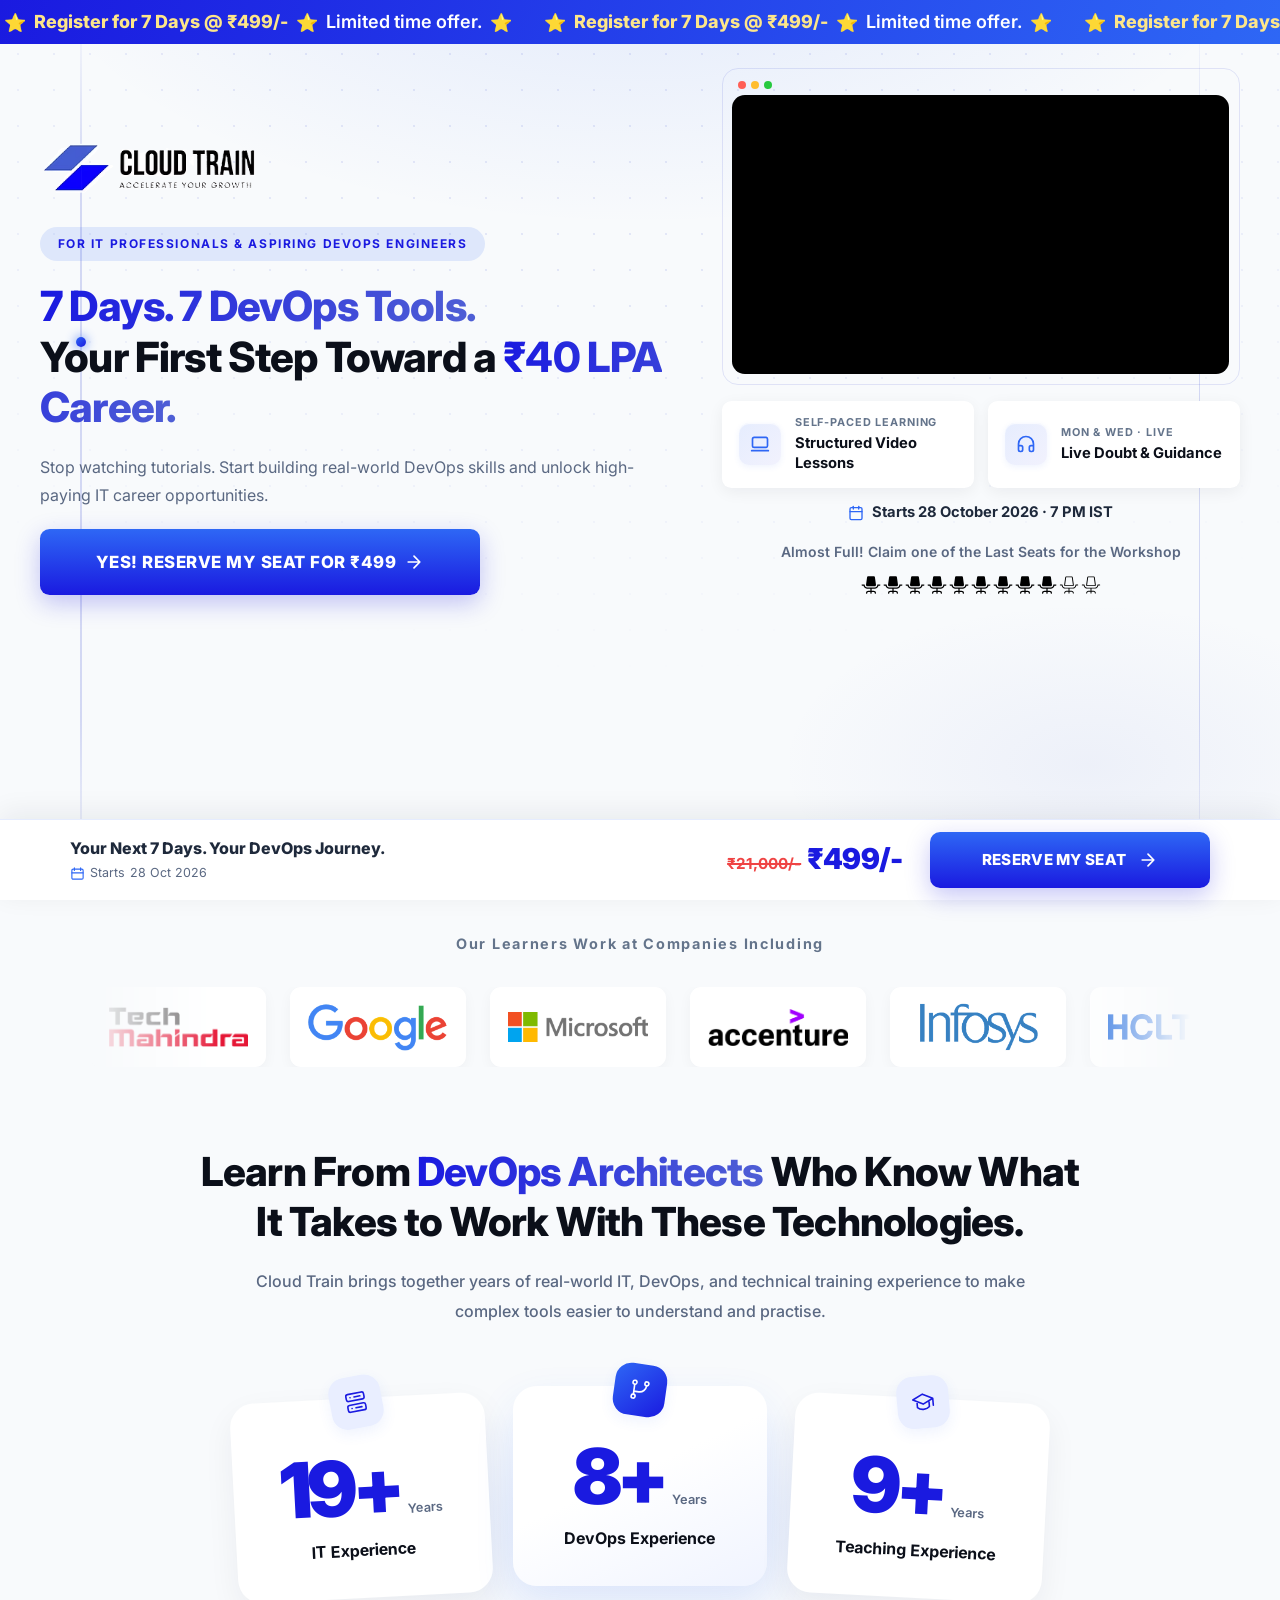
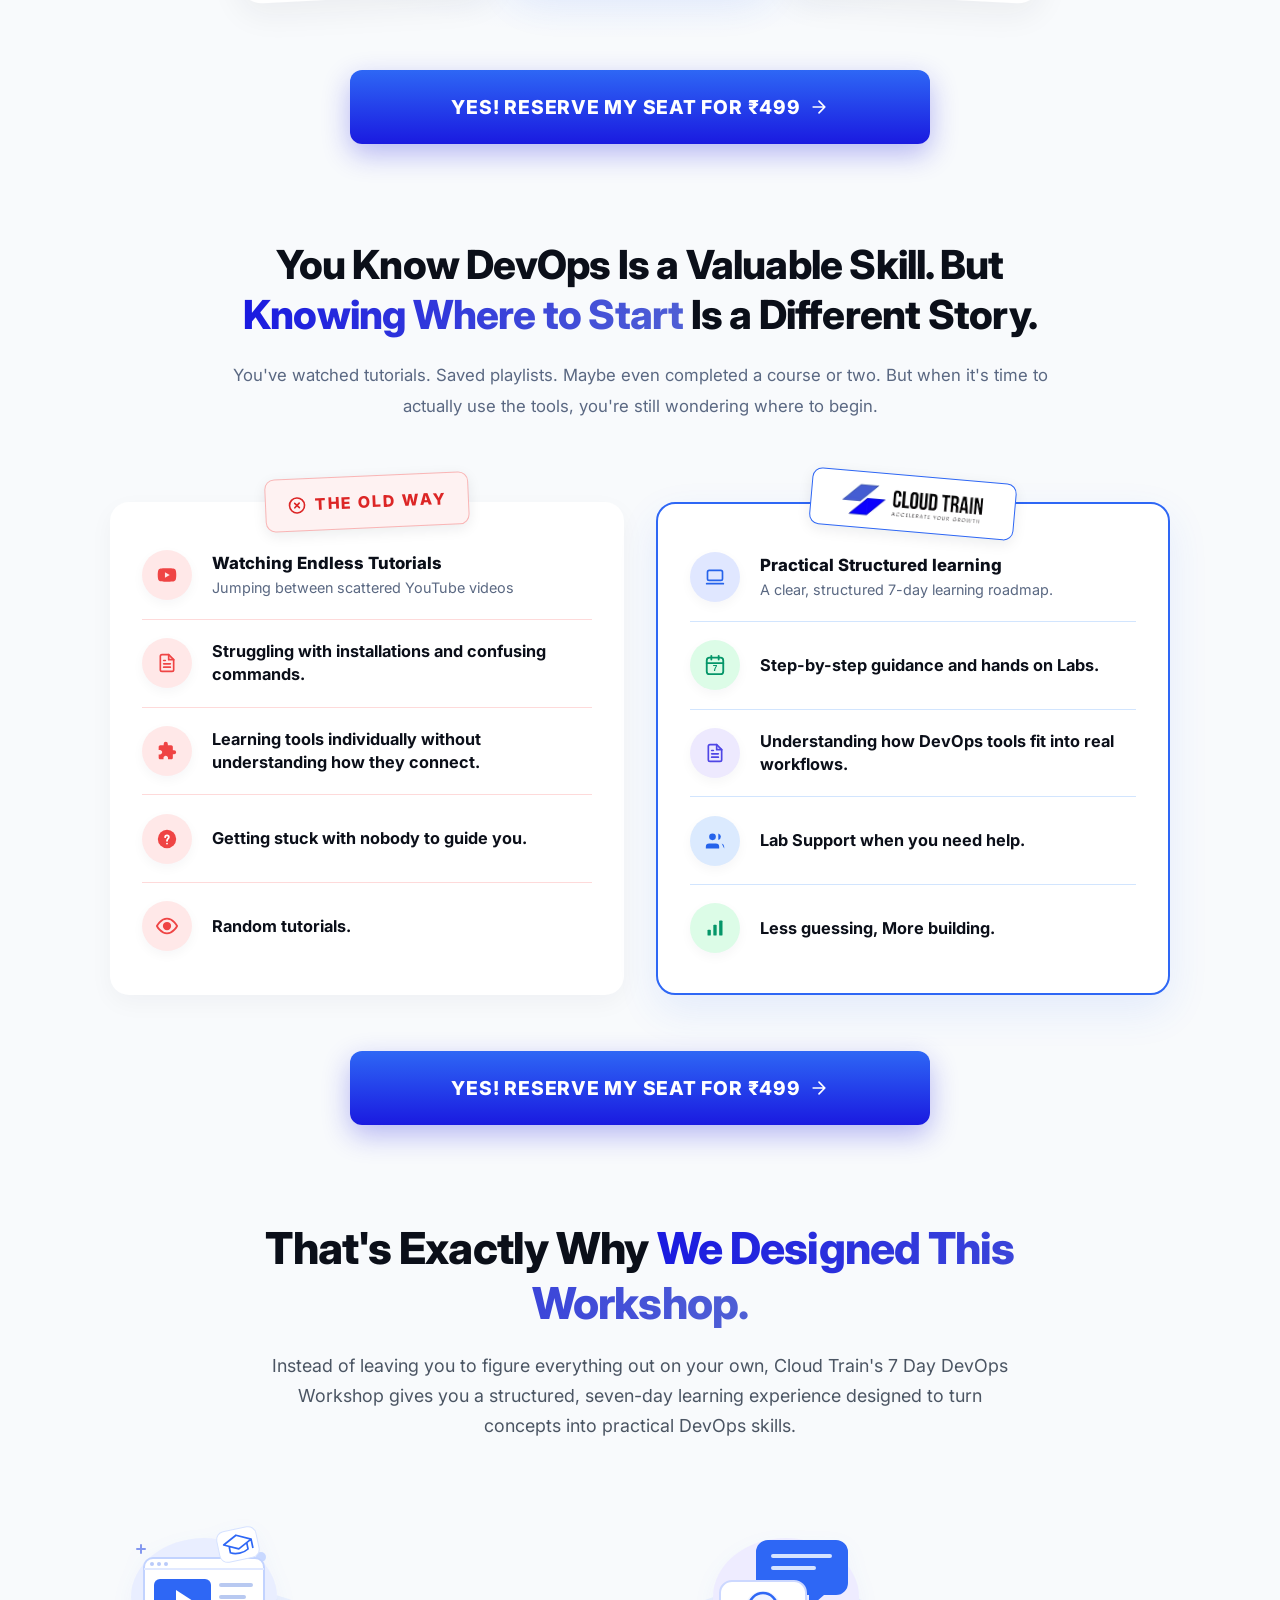
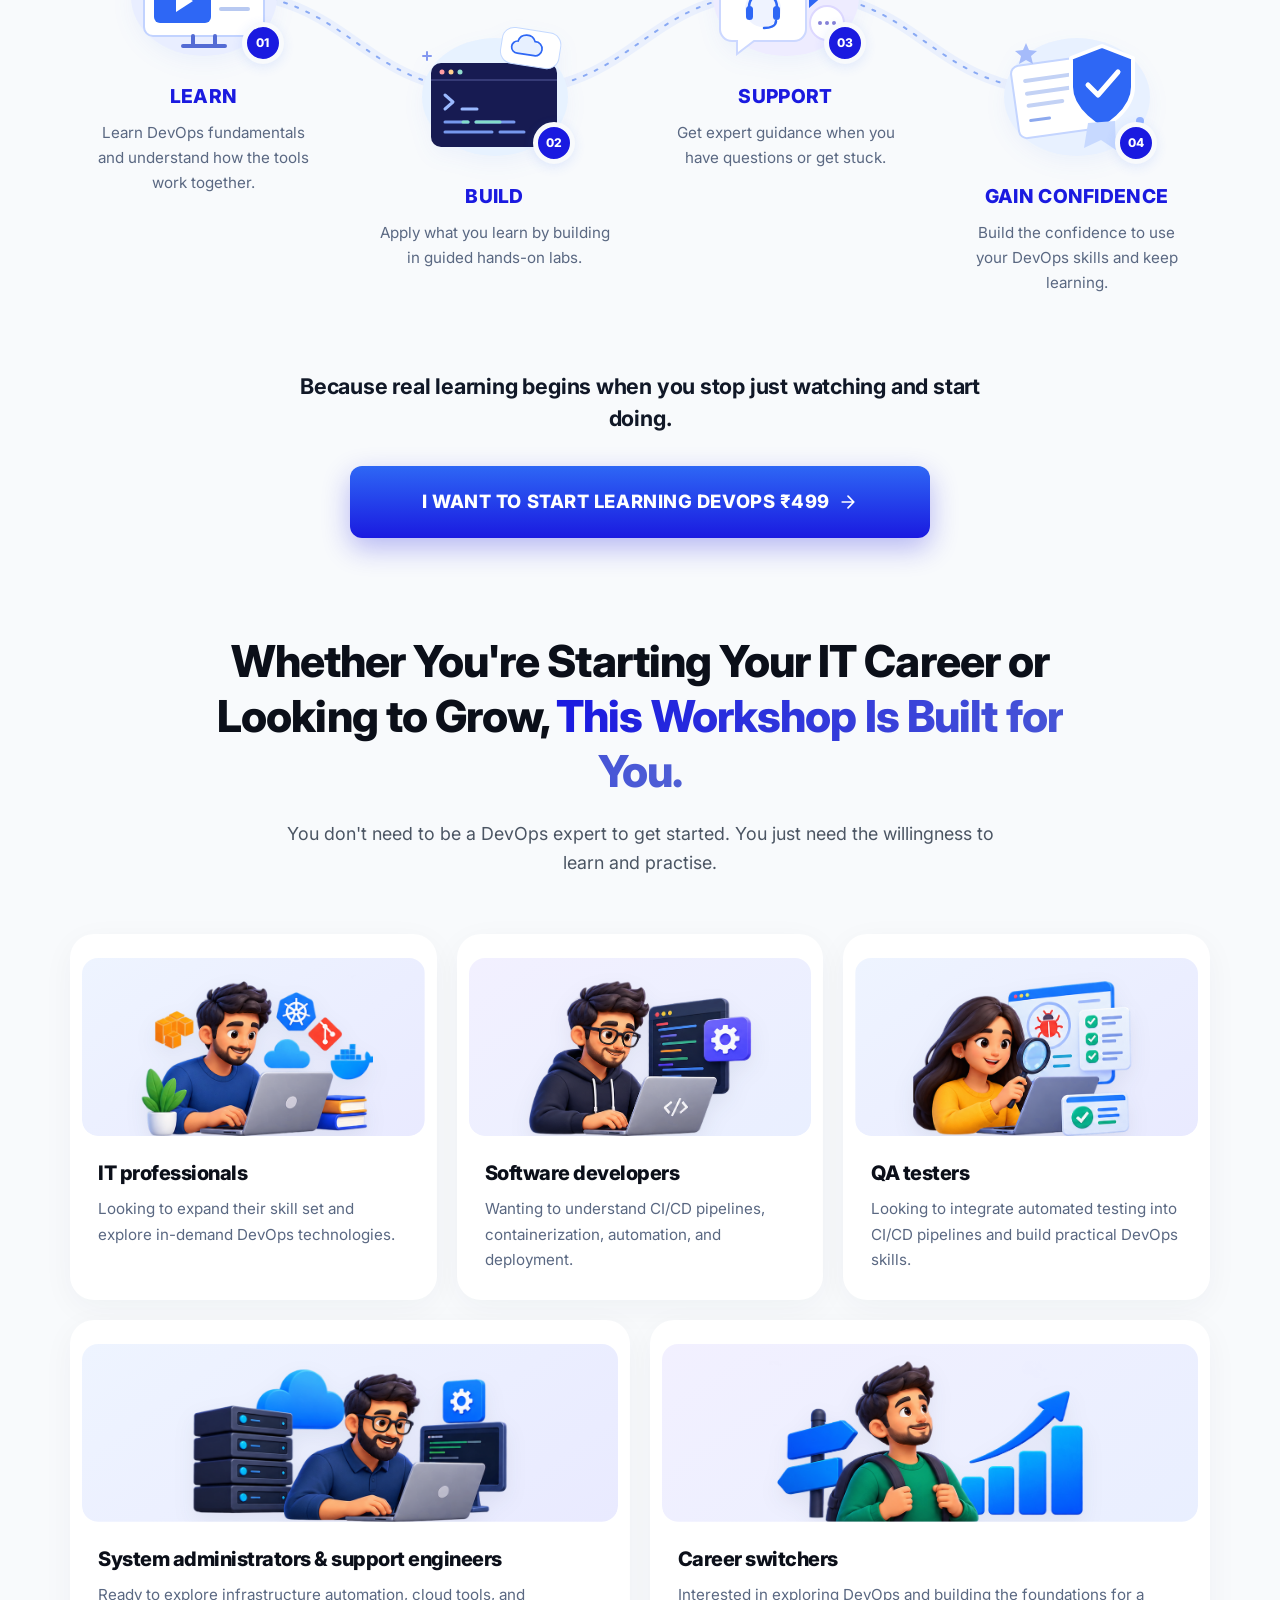
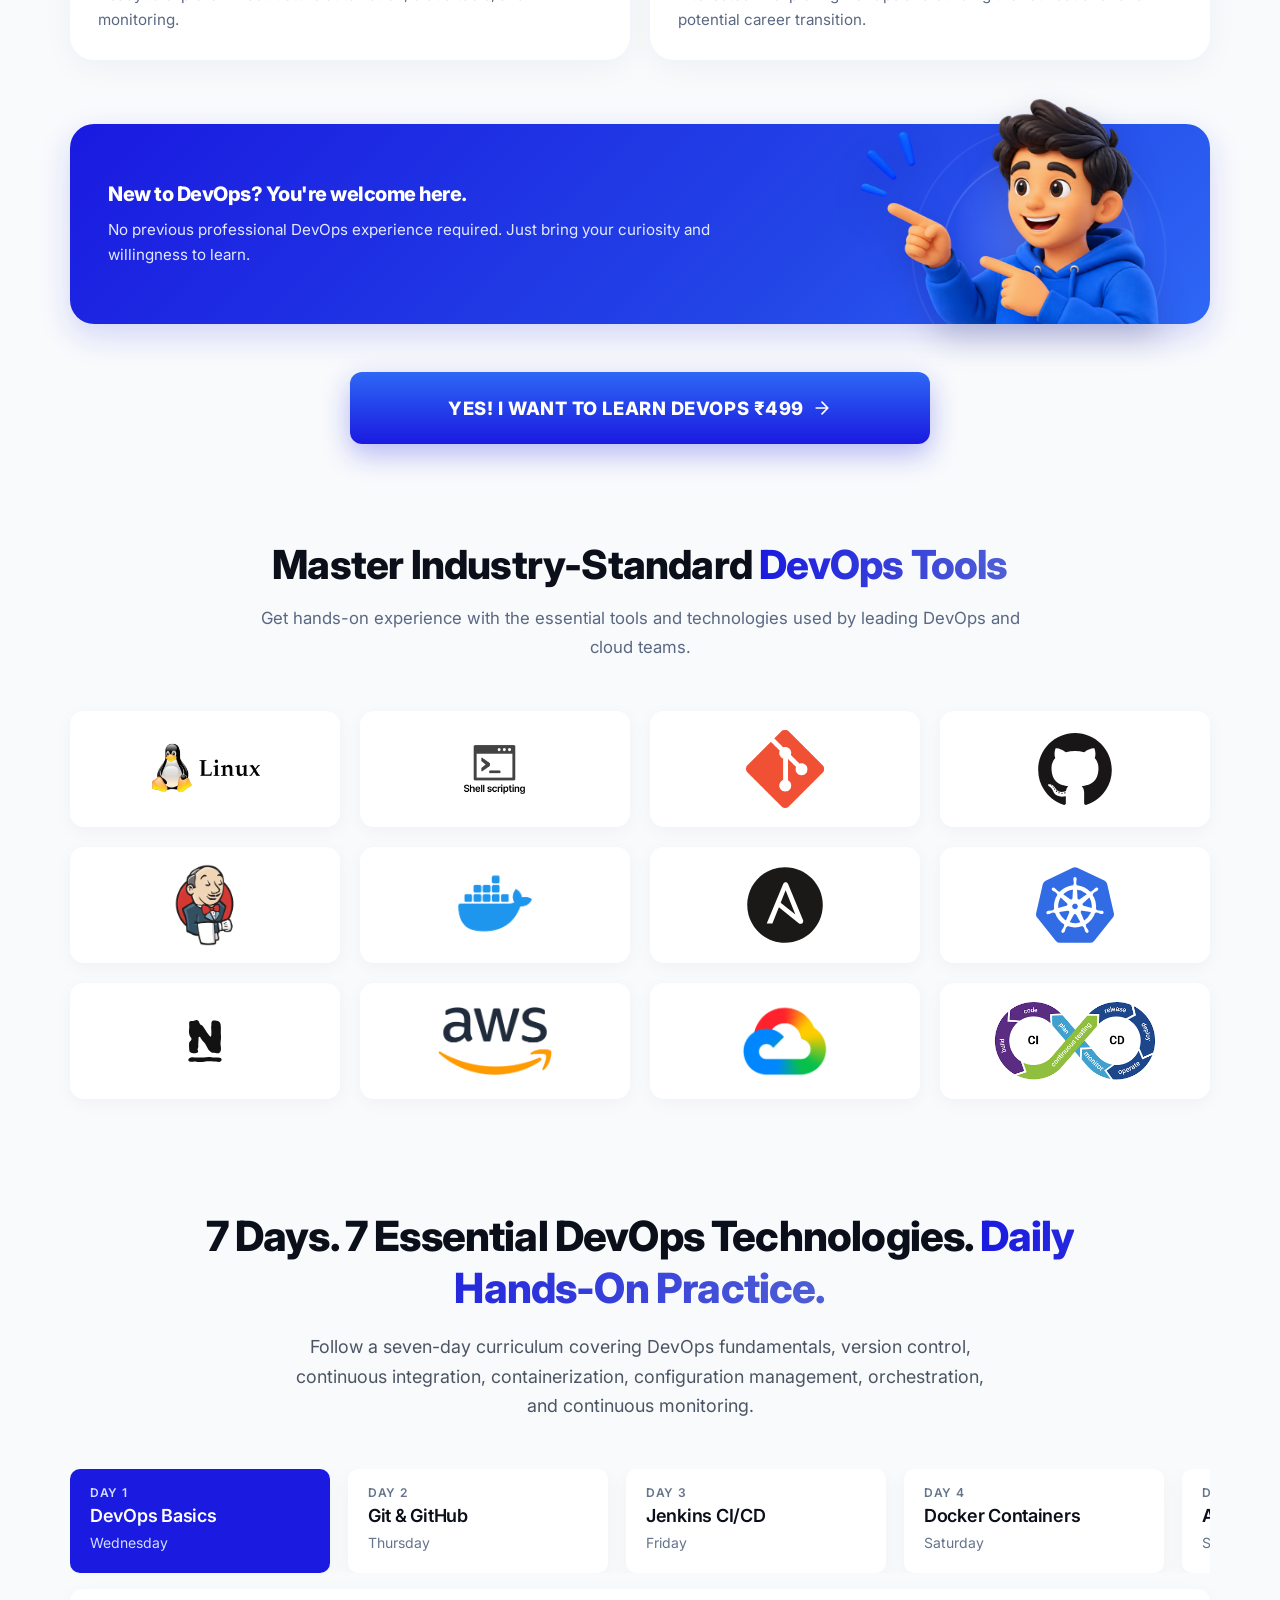
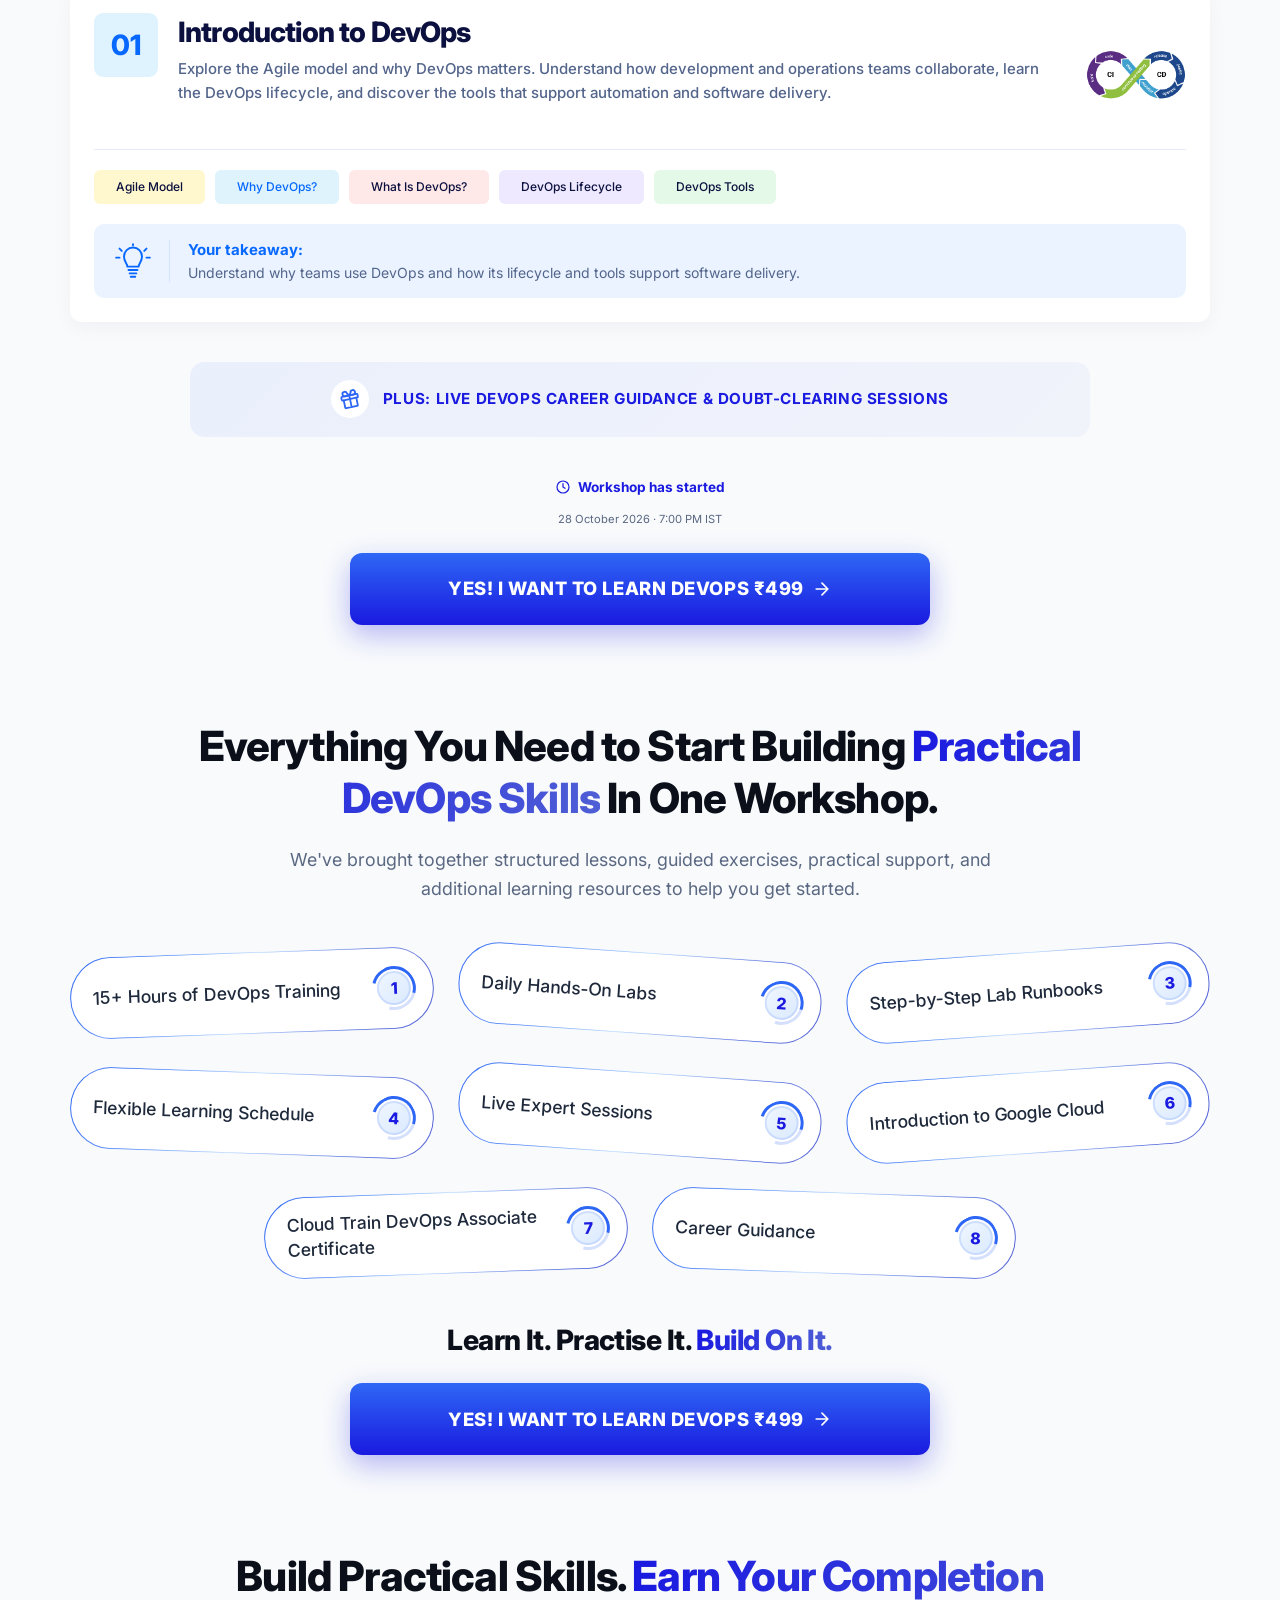
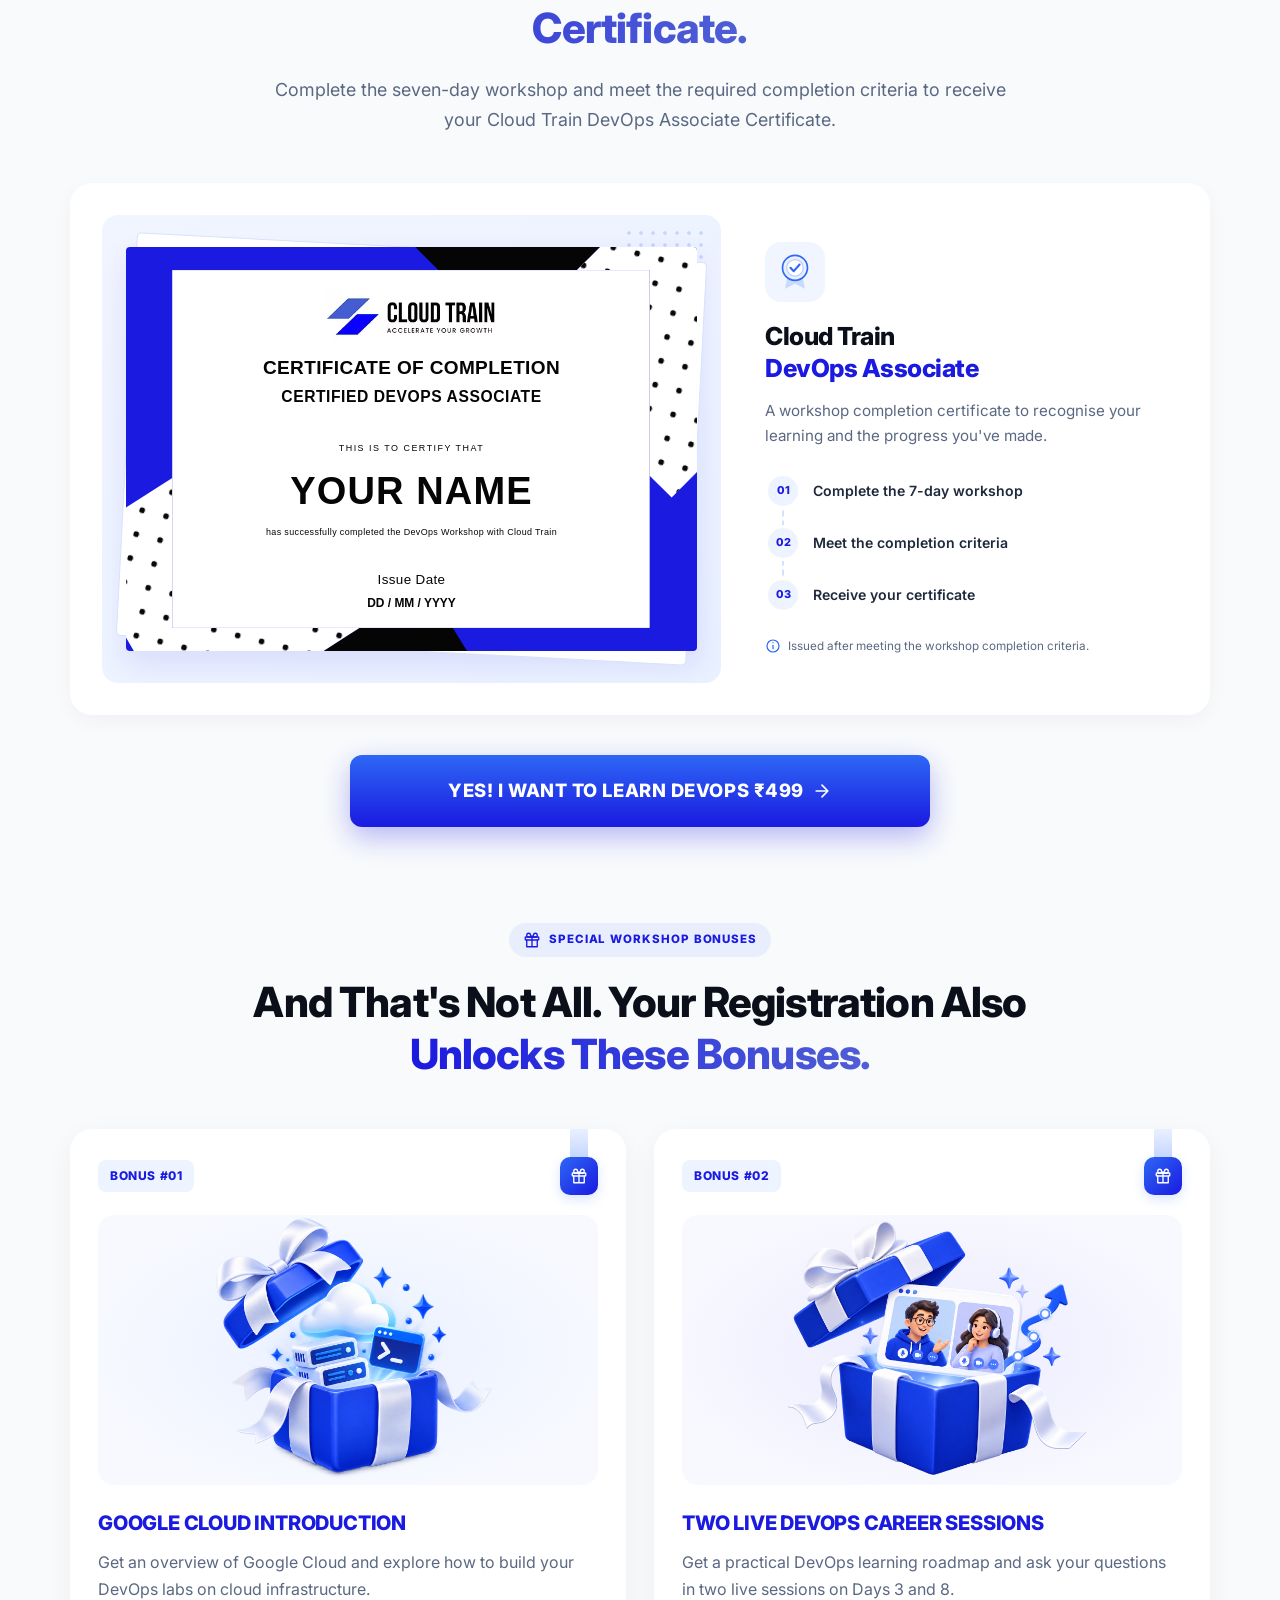
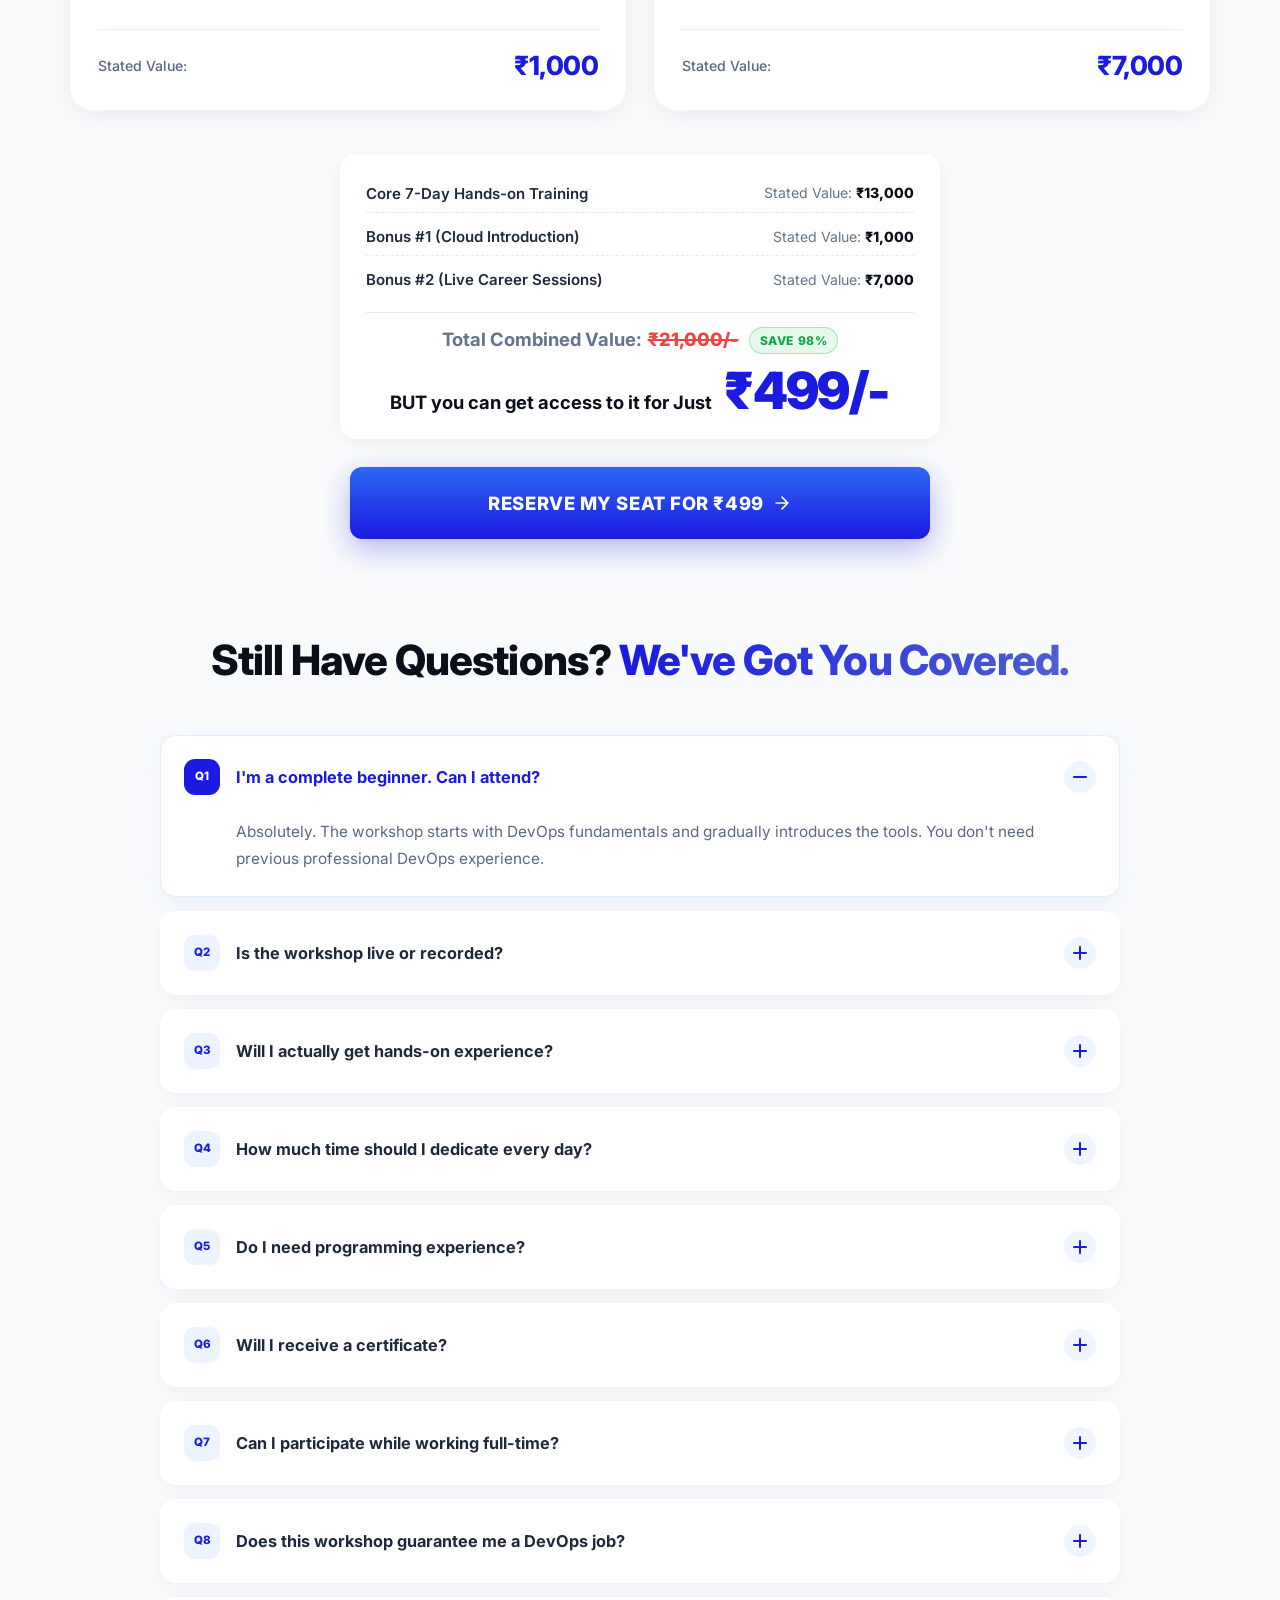
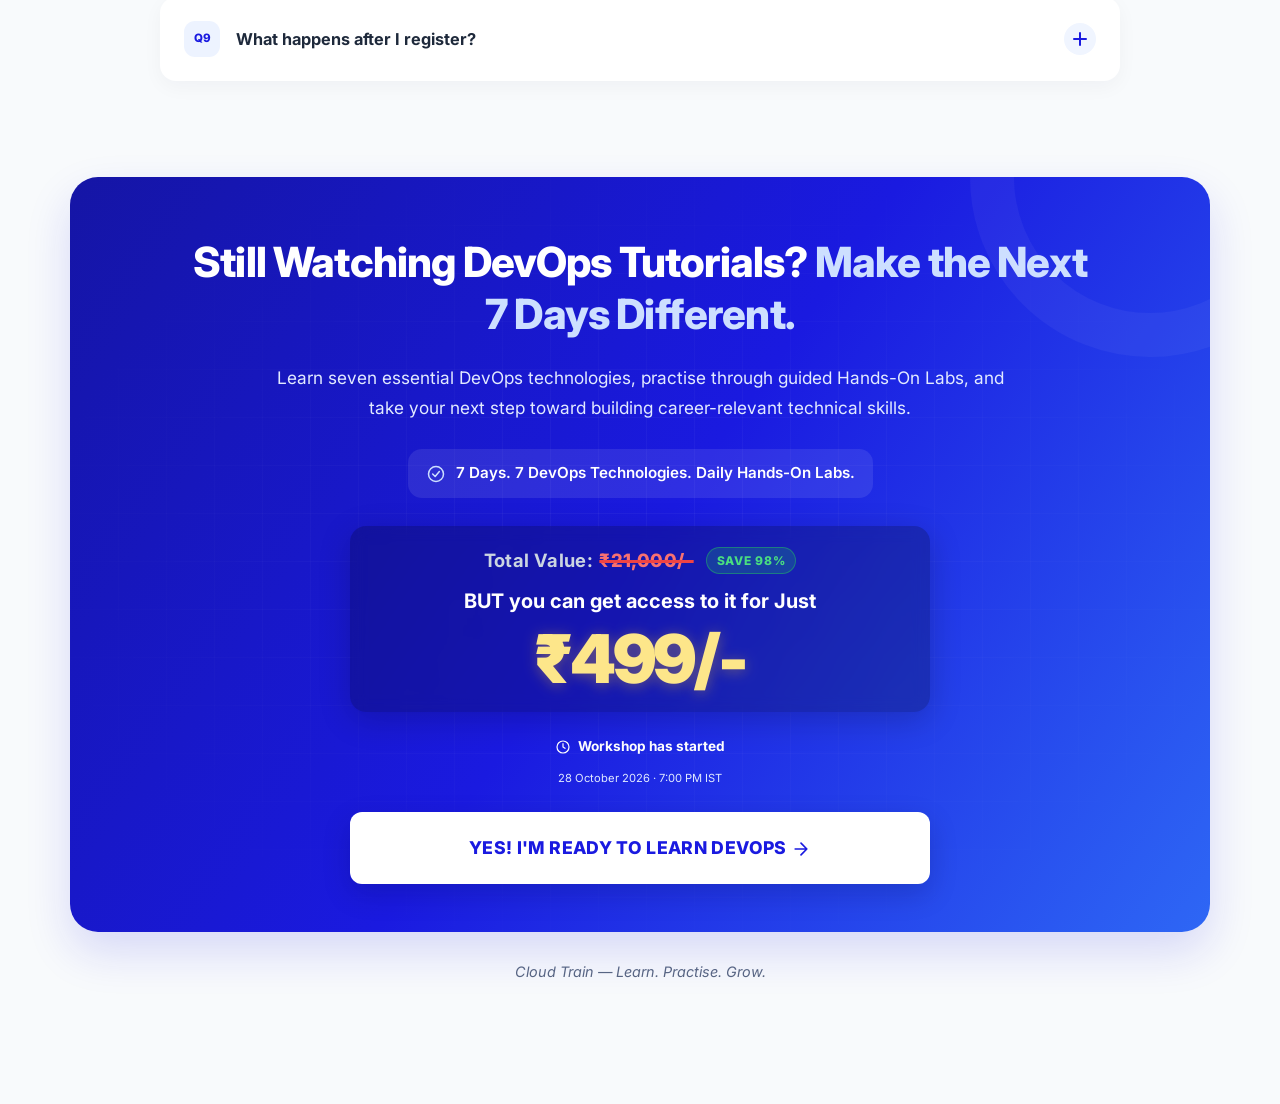
==== commit 3c7d5b0b: "c" ====
--- a/index.html
+++ b/index.html
@@ -55,7 +55,7 @@
           <img class="hero__logo" src="logo.png" alt="Cloud Train" width="300" height="106" decoding="async">
 
           <!-- Eyebrow -->
-          <p class="hero__eyebrow">FOR IT PROFESSIONALS &amp; ASPIRING DEVOPS ENGINEERS</p>
+          <p class="hero__eyebrow">For IT Professionals &amp; Aspiring DevOps Engineers</p>
 
           <!-- Headline -->
           <h1 class="hero__headline">
@@ -68,7 +68,7 @@
           </p>
 
           <!-- CTA Button — outside event card -->
-          <a href="#register" class="cta-btn">YES! RESERVE MY SEAT FOR ₹499 →</a>
+          <a href="#register" class="cta-btn">YES! RESERVE MY SEAT FOR ₹499 <svg class="cta-arrow" viewBox="0 0 24 24" width="20" height="20" fill="none" stroke="currentColor" stroke-width="2" stroke-linecap="round" stroke-linejoin="round" aria-hidden="true" focusable="false"><path d="M5 12h14m-7-7 7 7-7 7"/></svg></a>
 
         </div>
 
@@ -263,7 +263,7 @@
 
         <!-- CTA Button -->
         <div class="instructors-cta">
-          <a href="#register" class="cta-btn">YES! RESERVE MY SEAT FOR ₹499 →</a>
+          <a href="#register" class="cta-btn">YES! RESERVE MY SEAT FOR ₹499 <svg class="cta-arrow" viewBox="0 0 24 24" width="20" height="20" fill="none" stroke="currentColor" stroke-width="2" stroke-linecap="round" stroke-linejoin="round" aria-hidden="true" focusable="false"><path d="M5 12h14m-7-7 7 7-7 7"/></svg></a>
         </div>
       </div>
 
@@ -417,7 +417,7 @@
       </div>
  <!-- CTA Button -->
         <div class="instructors-cta">
-          <a href="#register" class="cta-btn">YES! RESERVE MY SEAT FOR ₹499 →</a>
+          <a href="#register" class="cta-btn">YES! RESERVE MY SEAT FOR ₹499 <svg class="cta-arrow" viewBox="0 0 24 24" width="20" height="20" fill="none" stroke="currentColor" stroke-width="2" stroke-linecap="round" stroke-linejoin="round" aria-hidden="true" focusable="false"><path d="M5 12h14m-7-7 7 7-7 7"/></svg></a>
         </div>
     </div>
   </section>
@@ -496,7 +496,7 @@
         </p>
         <div class="solution-cta">
           <a href="#register" class="cta-btn">
-            I WANT TO START LEARNING DEVOPS ₹499 →
+            I WANT TO START LEARNING DEVOPS ₹499 <svg class="cta-arrow" viewBox="0 0 24 24" width="20" height="20" fill="none" stroke="currentColor" stroke-width="2" stroke-linecap="round" stroke-linejoin="round" aria-hidden="true" focusable="false"><path d="M5 12h14m-7-7 7 7-7 7"/></svg>
           </a>
         </div>
       </div>
@@ -591,7 +591,7 @@
       <!-- CTA Button -->
       <div class="audience-cta">
         <a href="#register" class="cta-btn">
-          YES! I WANT TO LEARN DEVOPS ₹499 →
+          YES! I WANT TO LEARN DEVOPS ₹499 <svg class="cta-arrow" viewBox="0 0 24 24" width="20" height="20" fill="none" stroke="currentColor" stroke-width="2" stroke-linecap="round" stroke-linejoin="round" aria-hidden="true" focusable="false"><path d="M5 12h14m-7-7 7 7-7 7"/></svg>
         </a>
       </div>
 
@@ -977,7 +977,7 @@
       <!-- CTA -->
       <div class="curriculum-cta">
         <a href="#register" class="cta-btn">
-           YES! I WANT TO LEARN DEVOPS ₹499 →
+           YES! I WANT TO LEARN DEVOPS ₹499 <svg class="cta-arrow" viewBox="0 0 24 24" width="20" height="20" fill="none" stroke="currentColor" stroke-width="2" stroke-linecap="round" stroke-linejoin="round" aria-hidden="true" focusable="false"><path d="M5 12h14m-7-7 7 7-7 7"/></svg>
         </a>
       </div>
 
@@ -1052,7 +1052,7 @@
 
       <div class="inclusions-footer">
         <h3 class="inclusions-tagline">Learn It. Practise It. <span class="highlight">Build On It.</span></h3>
-        <a href="#register" class="cta-btn inclusions-cta"> YES! I WANT TO LEARN DEVOPS ₹499 →</a>
+        <a href="#register" class="cta-btn inclusions-cta"> YES! I WANT TO LEARN DEVOPS ₹499 <svg class="cta-arrow" viewBox="0 0 24 24" width="20" height="20" fill="none" stroke="currentColor" stroke-width="2" stroke-linecap="round" stroke-linejoin="round" aria-hidden="true" focusable="false"><path d="M5 12h14m-7-7 7 7-7 7"/></svg></a>
       </div>
     </div>
   </section>
@@ -1091,7 +1091,7 @@
       </div>
 
       <div class="certification-cta-wrap">
-        <a href="#register" class="cta-btn certification-cta"> YES! I WANT TO LEARN DEVOPS ₹499 →</a>
+        <a href="#register" class="cta-btn certification-cta"> YES! I WANT TO LEARN DEVOPS ₹499 <svg class="cta-arrow" viewBox="0 0 24 24" width="20" height="20" fill="none" stroke="currentColor" stroke-width="2" stroke-linecap="round" stroke-linejoin="round" aria-hidden="true" focusable="false"><path d="M5 12h14m-7-7 7 7-7 7"/></svg></a>
       </div>
     </div>
   </section>
@@ -1162,7 +1162,7 @@
             <strong class="bonuses-deal-price">&#8377;499/-</strong>
           </div>
         </div>
-        <div class="bonuses-cta-wrap"><a href="#register" class="cta-btn bonuses-cta">RESERVE MY SEAT FOR &#8377;499 &rarr;</a></div>
+        <div class="bonuses-cta-wrap"><a href="#register" class="cta-btn bonuses-cta">RESERVE MY SEAT FOR &#8377;499 <svg class="cta-arrow" viewBox="0 0 24 24" width="20" height="20" fill="none" stroke="currentColor" stroke-width="2" stroke-linecap="round" stroke-linejoin="round" aria-hidden="true" focusable="false"><path d="M5 12h14m-7-7 7 7-7 7"/></svg></a></div>
       </div>
     </div>
   </section>
@@ -1287,7 +1287,7 @@
             </div>
             <p class="workshop-countdown__date"><time datetime="2026-10-28T19:00:00+05:30">28 October 2026 &middot; 7:00 PM IST</time></p>
           </div>
-          <a href="#register" class="cta-btn closing-cta"><span>YES! I'M READY TO LEARN <span class="closing-cta__ending">DEVOPS &rarr;</span></span></a>
+          <a href="#register" class="cta-btn closing-cta"><span>YES! I'M READY TO LEARN <span class="closing-cta__ending">DEVOPS <svg class="cta-arrow" viewBox="0 0 24 24" width="20" height="20" fill="none" stroke="currentColor" stroke-width="2" stroke-linecap="round" stroke-linejoin="round" aria-hidden="true" focusable="false"><path d="M5 12h14m-7-7 7 7-7 7"/></svg></span></span></a>
         </div>
       </div>
       <p class="closing-signoff"><em>Cloud Train &mdash; Learn. Practise. Grow.</em></p>
@@ -1308,7 +1308,7 @@
           <span class="sticky-enrolment__price">&#8377;499/-</span>
         </div>
       </div>
-      <a href="#closing-heading" class="cta-btn sticky-enrolment__cta">RESERVE MY SEAT <span aria-hidden="true">&rarr;</span></a>
+      <a href="#closing-heading" class="cta-btn sticky-enrolment__cta">RESERVE MY SEAT <svg class="cta-arrow" viewBox="0 0 24 24" width="20" height="20" fill="none" stroke="currentColor" stroke-width="2" stroke-linecap="round" stroke-linejoin="round" aria-hidden="true" focusable="false"><path d="M5 12h14m-7-7 7 7-7 7"/></svg></a>
     </div>
   </footer>
 
--- a/style.css
+++ b/style.css
@@ -550,6 +550,7 @@
   display: flex;
   align-items: center;
   justify-content: center;
+  gap: 8px;
   width: 100%;
   min-height: 66px;
   padding: 0.85rem 1.5rem;
@@ -570,6 +571,14 @@
     filter 0.15s;
 }
 
+.cta-arrow {
+  display: inline-block;
+  flex-shrink: 0;
+  width: 20px;
+  height: 20px;
+  vertical-align: middle;
+}
+
 .cta-btn:hover {
   transform: translateY(-2px);
   filter: brightness(1.08);
@@ -720,8 +729,21 @@
 }
 
 @media (max-width: 600px) {
+  .offer-marquee__group > span {
+    font-size: 14px;
+    line-height: 20px;
+  }
+
+  .offer-marquee__star {
+    font-size: 14px;
+  }
+
   .hero {
-    padding: calc(var(--hero-marquee-height) + 20px) 1.25rem 5.5rem;
+    padding: calc(var(--hero-marquee-height) + 20px) 1.25rem 2.5rem;
+  }
+
+  .hero + .credibility-section {
+    padding-top: 1.5rem;
   }
 
   .hero .deco-vline--left {
@@ -762,14 +784,19 @@
     align-self: center;
   }
 
+  .hero__logo {
+    width: 160px;
+  }
+
   .hero__headline {
-  font-size: clamp(1.5rem, 5vw, 1.8rem);
+    font-size: clamp(1.875rem, 7vw, 2.25rem);
   }
 
   .hero__eyebrow {
     padding: 0.55rem 0.8rem;
     font-size: 0.75rem;
     letter-spacing: 0.06em;
+    text-transform: none;
   }
 
   .hero__subheadline {
@@ -795,6 +822,10 @@
     gap: 0.65rem;
   }
 
+  .hero .meta-content {
+    gap: 5px;
+  }
+
   .hero .meta-icon {
     width: 38px;
     height: 38px;
@@ -806,11 +837,20 @@
   }
 
   .hero .meta-label {
-    font-size: 0.64rem;
+    font-size: 11px;
+    font-weight: 600;
+    line-height: 1.45;
+    letter-spacing: 0.04em;
+    color: var(--text-muted);
+    text-wrap: balance;
   }
 
   .hero .meta-value {
-    font-size: 0.78rem;
+    font-size: 16px;
+    font-weight: 600;
+    line-height: 1.45;
+    letter-spacing: -0.01em;
+    text-wrap: balance;
   }
 
   .hero .cta-btn {
@@ -834,9 +874,9 @@
     align-items: center;
     justify-content: center;
     text-align: center;
-    padding: 0.85rem 0.45rem;
-    gap: 0.4rem;
-    min-height: 104px;
+    padding: 1rem 0.65rem;
+    gap: 0.6rem;
+    min-height: 132px;
   }
 
   .hero .meta-content {
@@ -847,16 +887,6 @@
   .hero .meta-icon {
     width: 36px;
     height: 36px;
-  }
-
-  .hero .meta-label {
-    font-size: 0.62rem;
-    letter-spacing: 0.04em;
-  }
-
-  .hero .meta-value {
-    font-size: 0.75rem;
-    line-height: 1.35;
   }
 
   .event-card__start-time {
@@ -5865,12 +5895,6 @@
   letter-spacing: 0.02em;
 }
 
-.sticky-enrolment__cta span {
-  flex-shrink: 0;
-  font-size: 1.2rem;
-  line-height: 1;
-}
-
 .sticky-enrolment__cta:focus-visible {
   outline: 2px solid var(--blue-mid);
   outline-offset: 4px;
@@ -5887,6 +5911,12 @@
 
   .sticky-enrolment__details {
     display: none;
+  }
+
+  .sticky-enrolment__price-group {
+    flex-direction: column;
+    align-items: flex-start;
+    gap: 2px;
   }
 
   .sticky-enrolment__old-price {
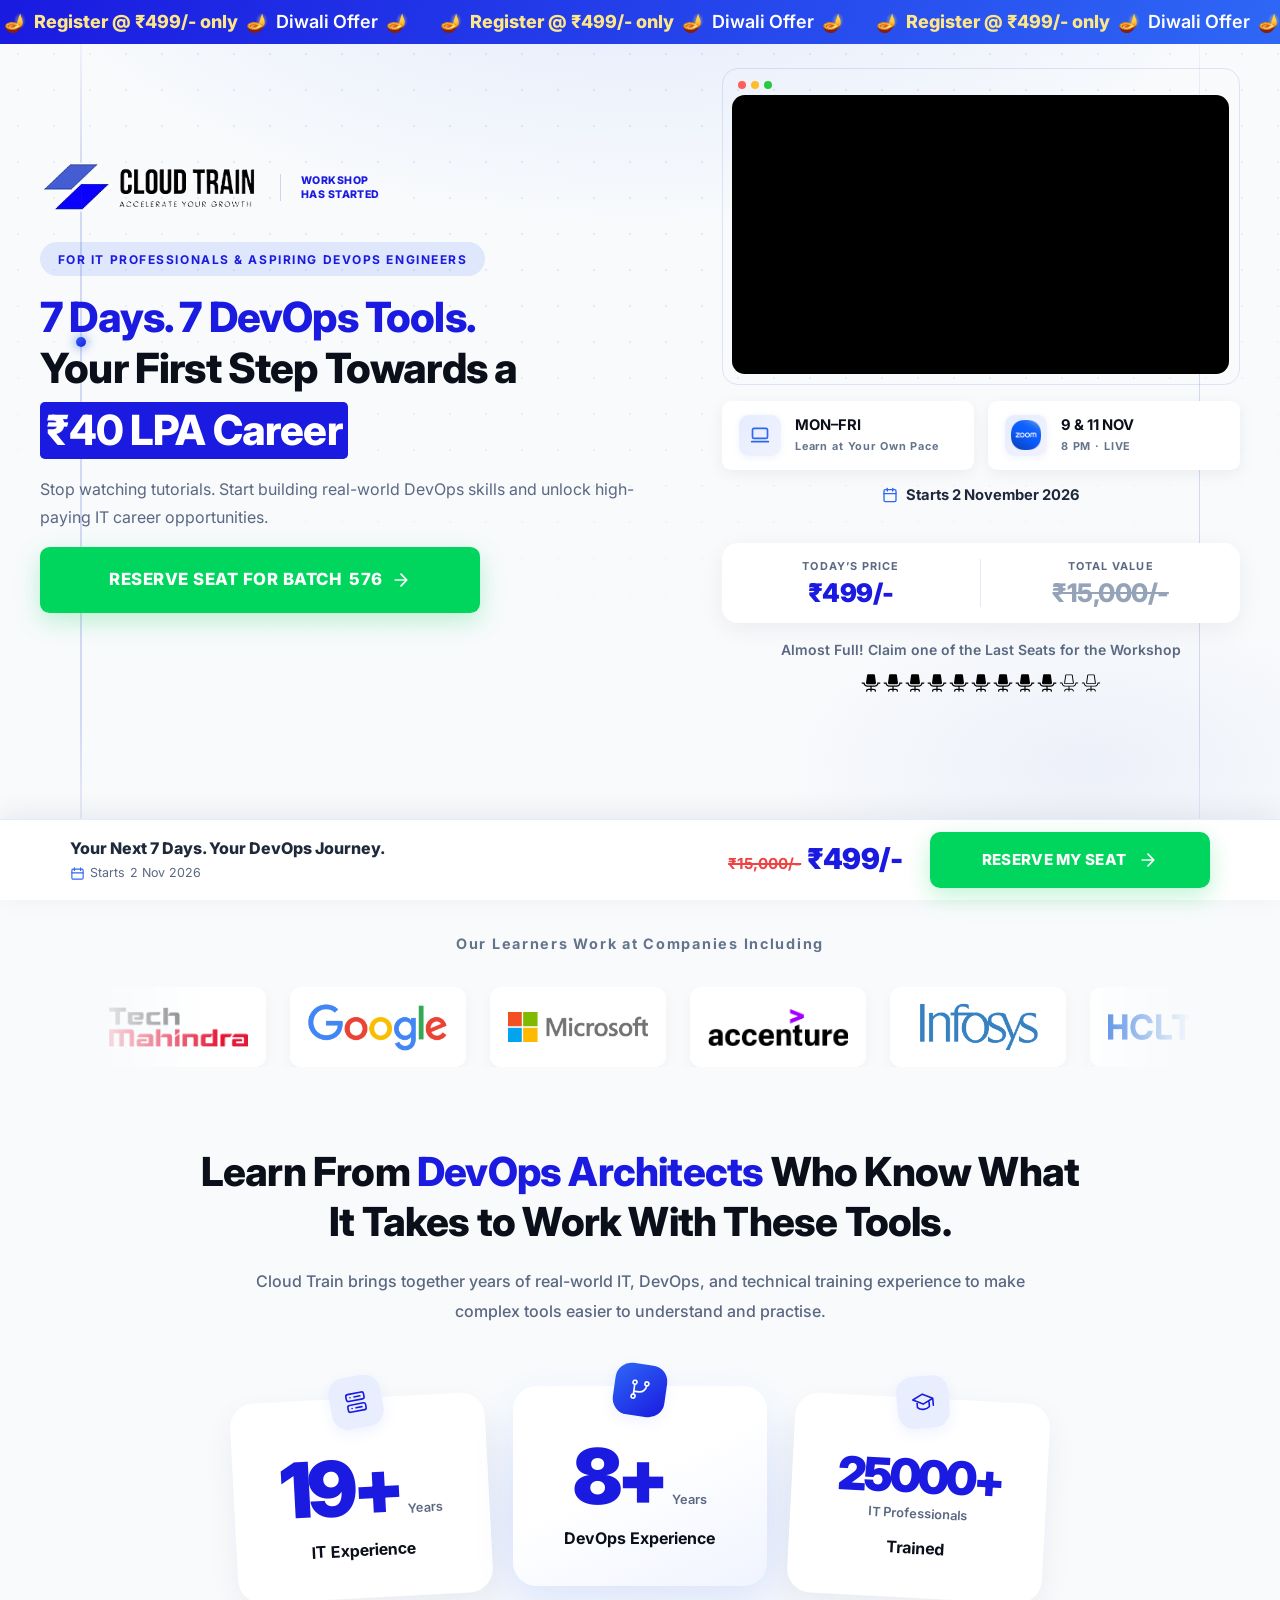
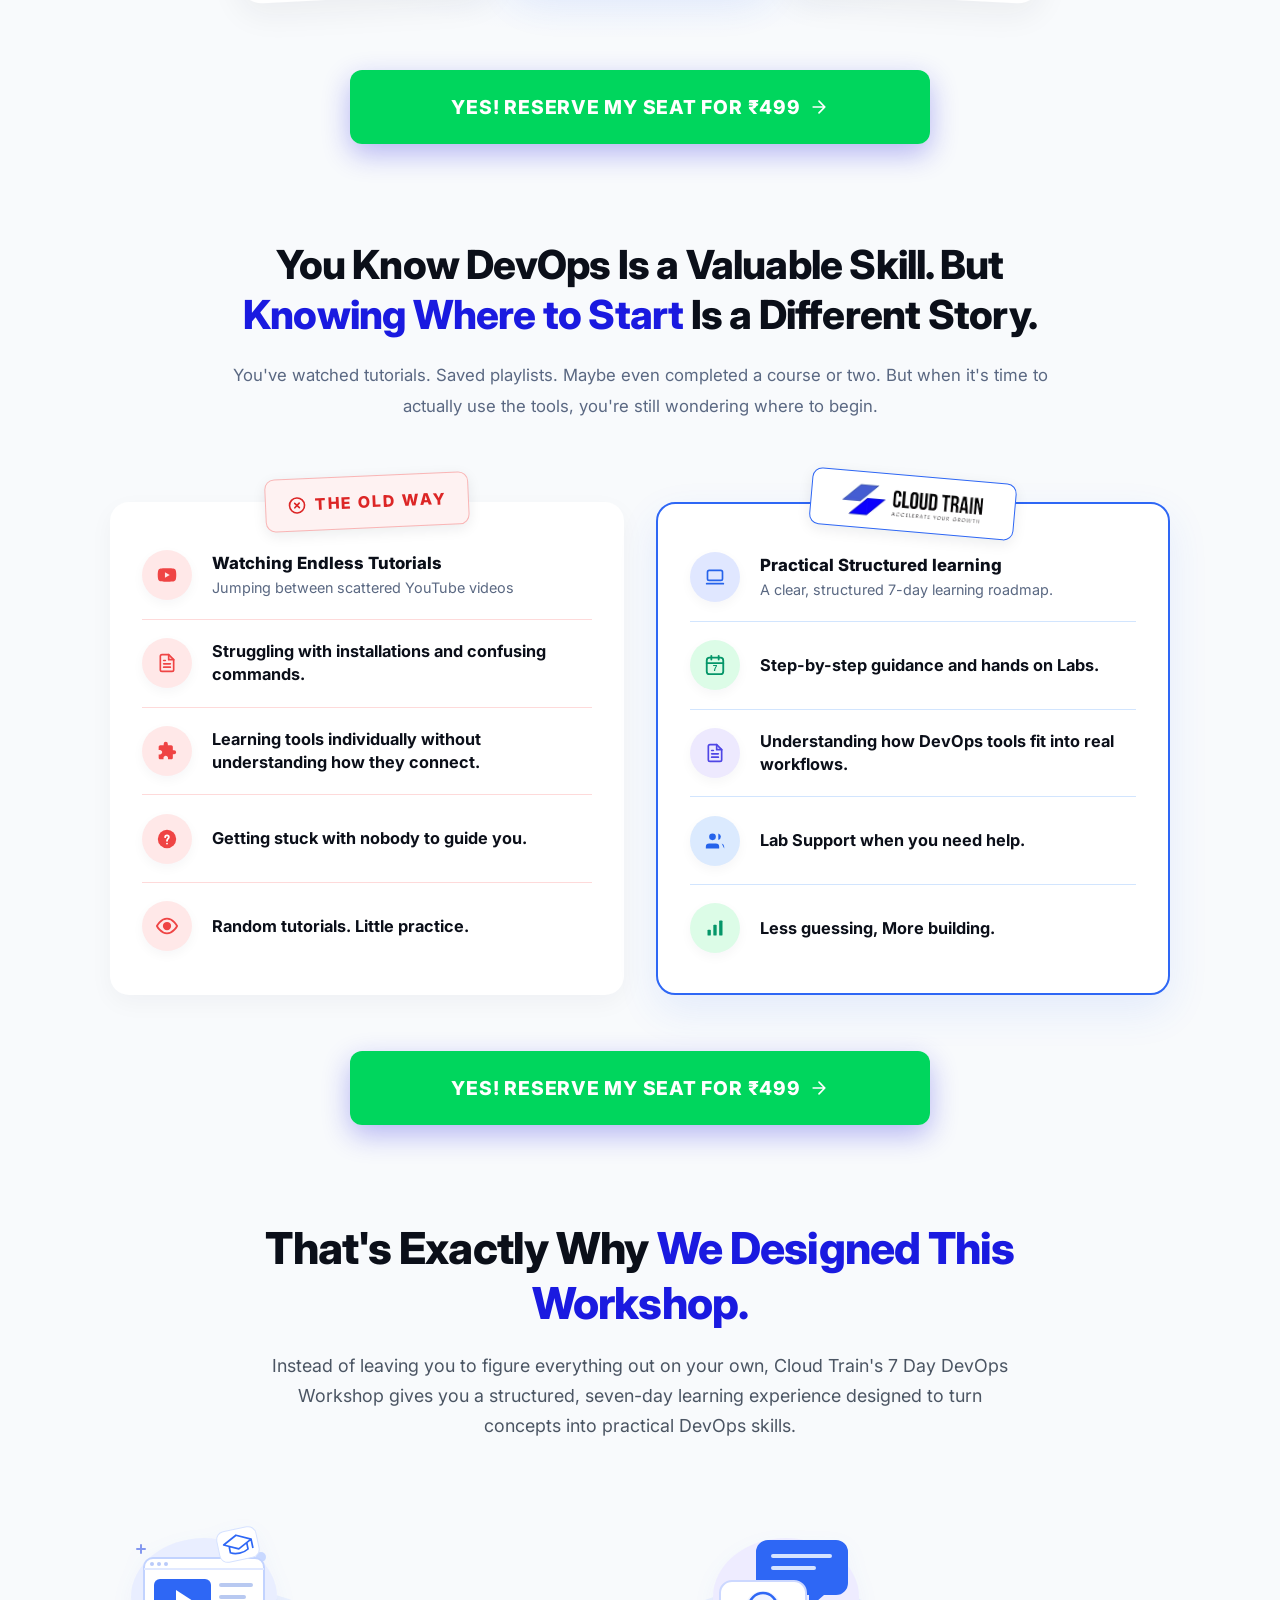
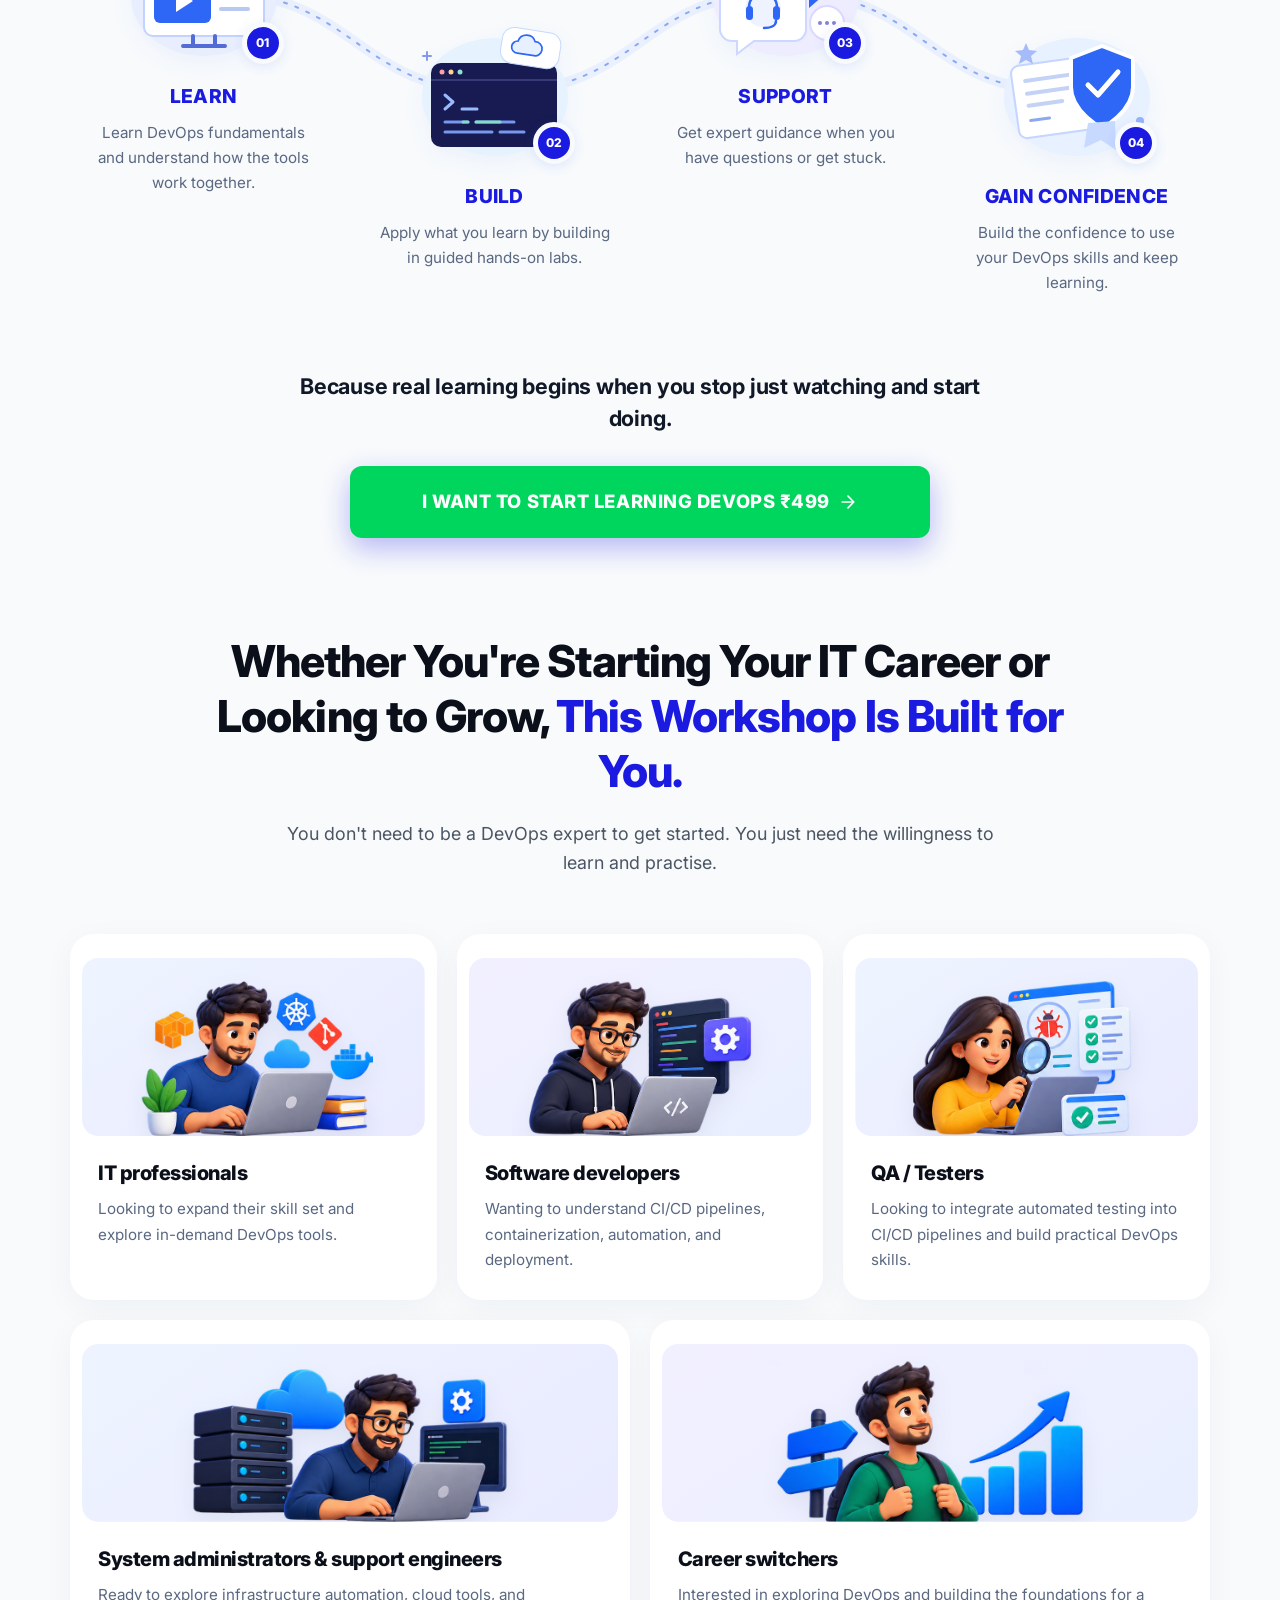
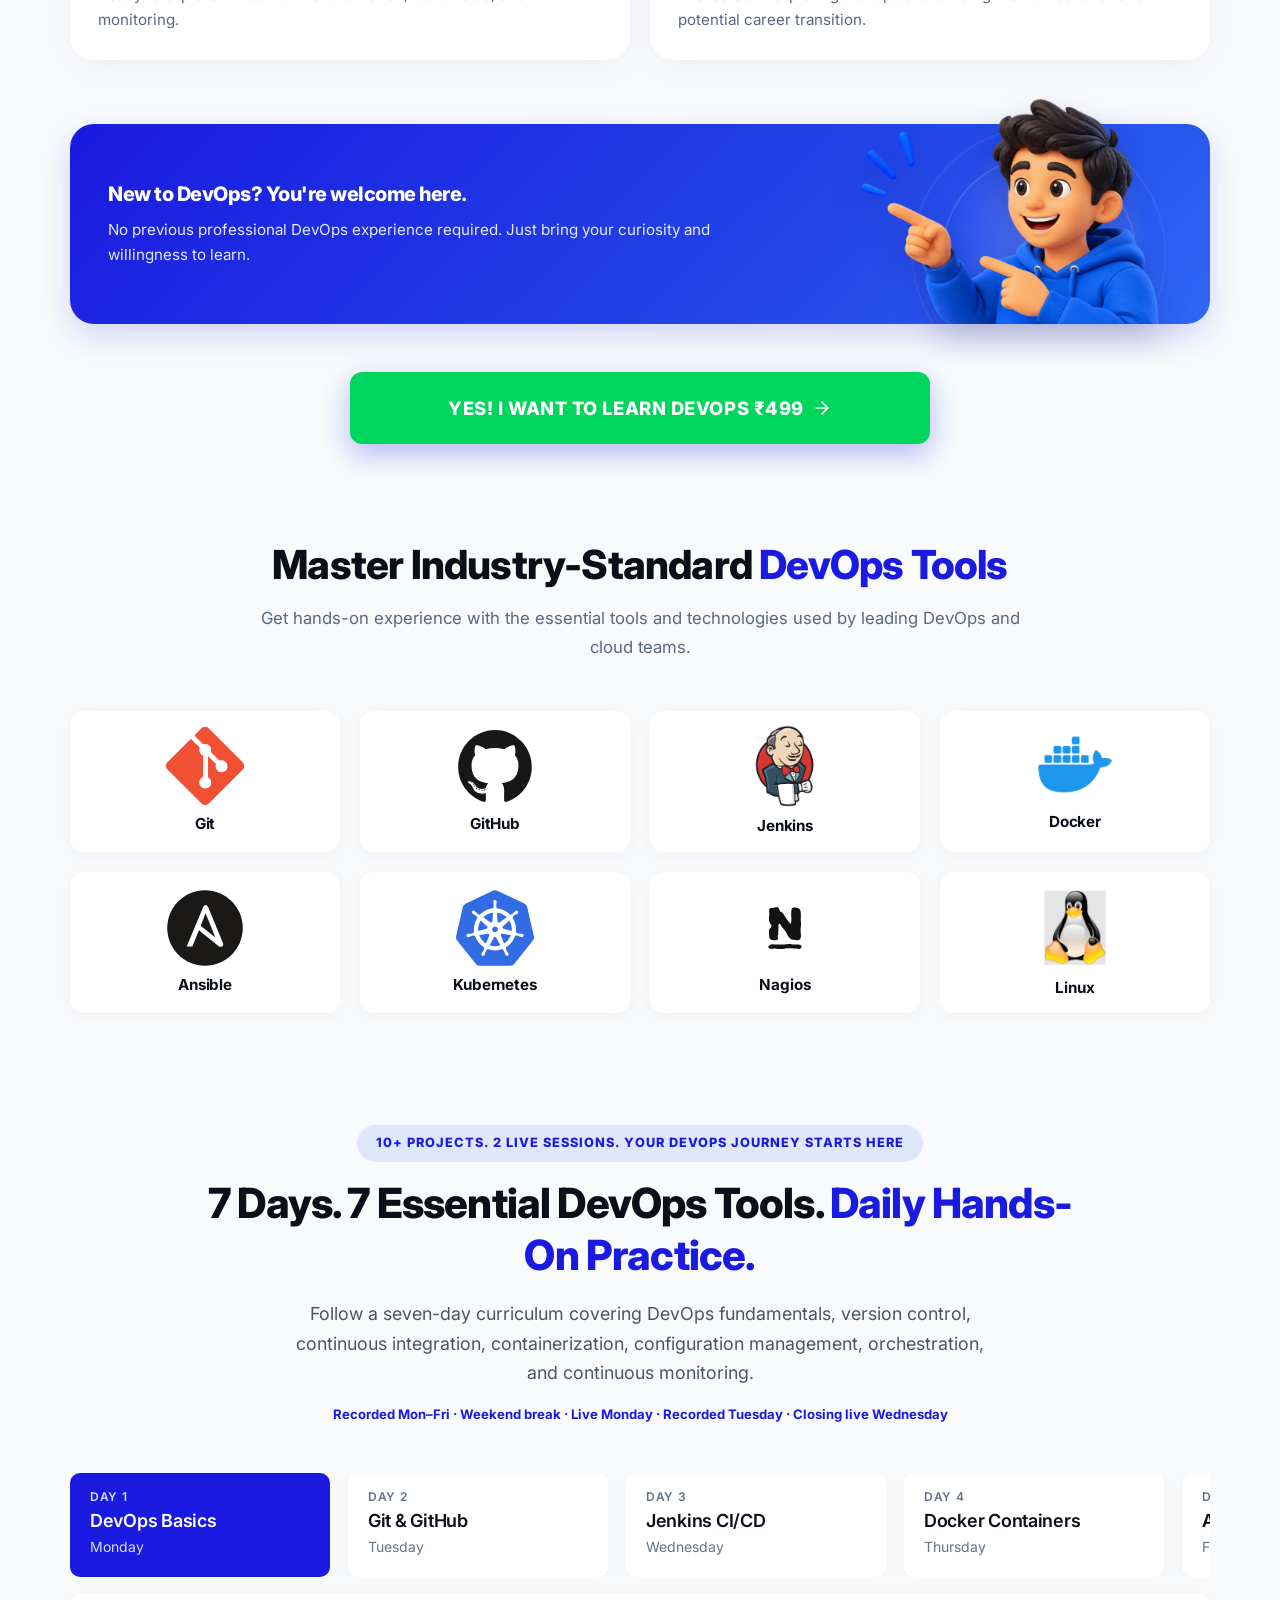
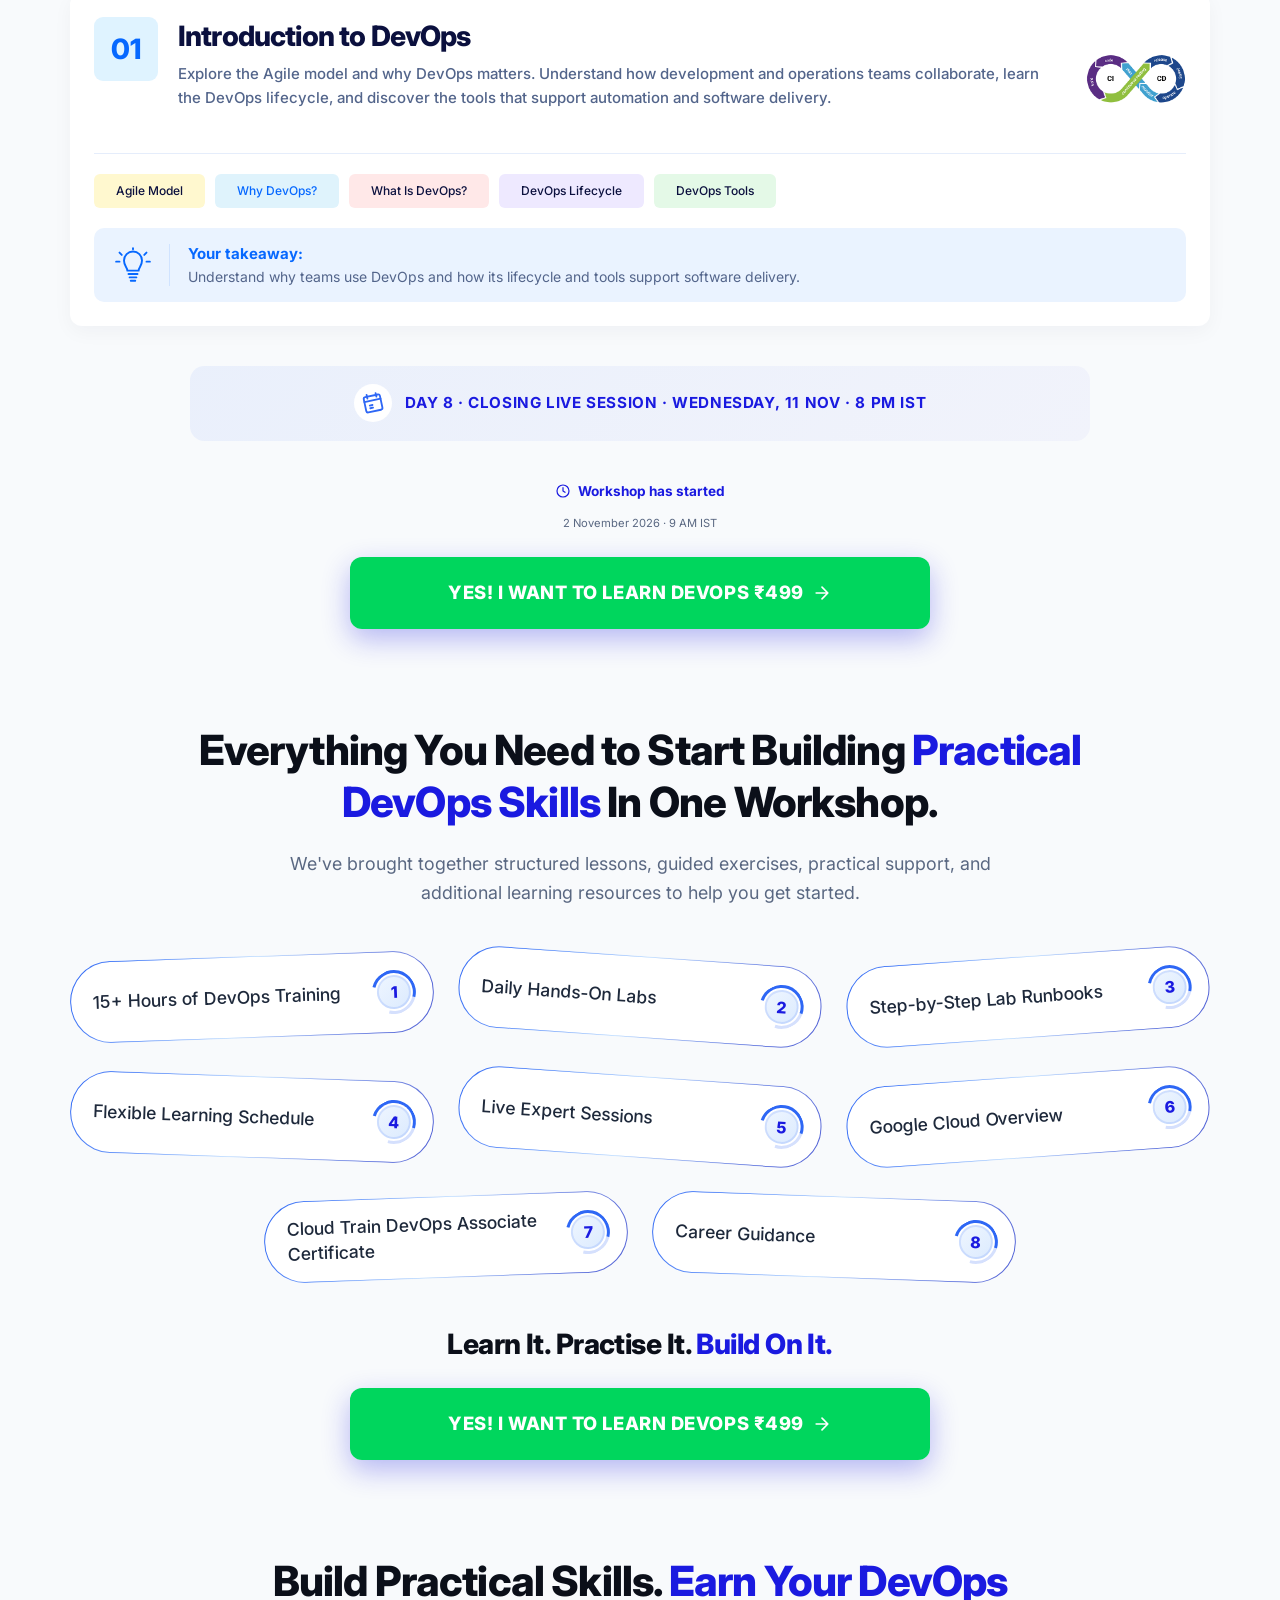
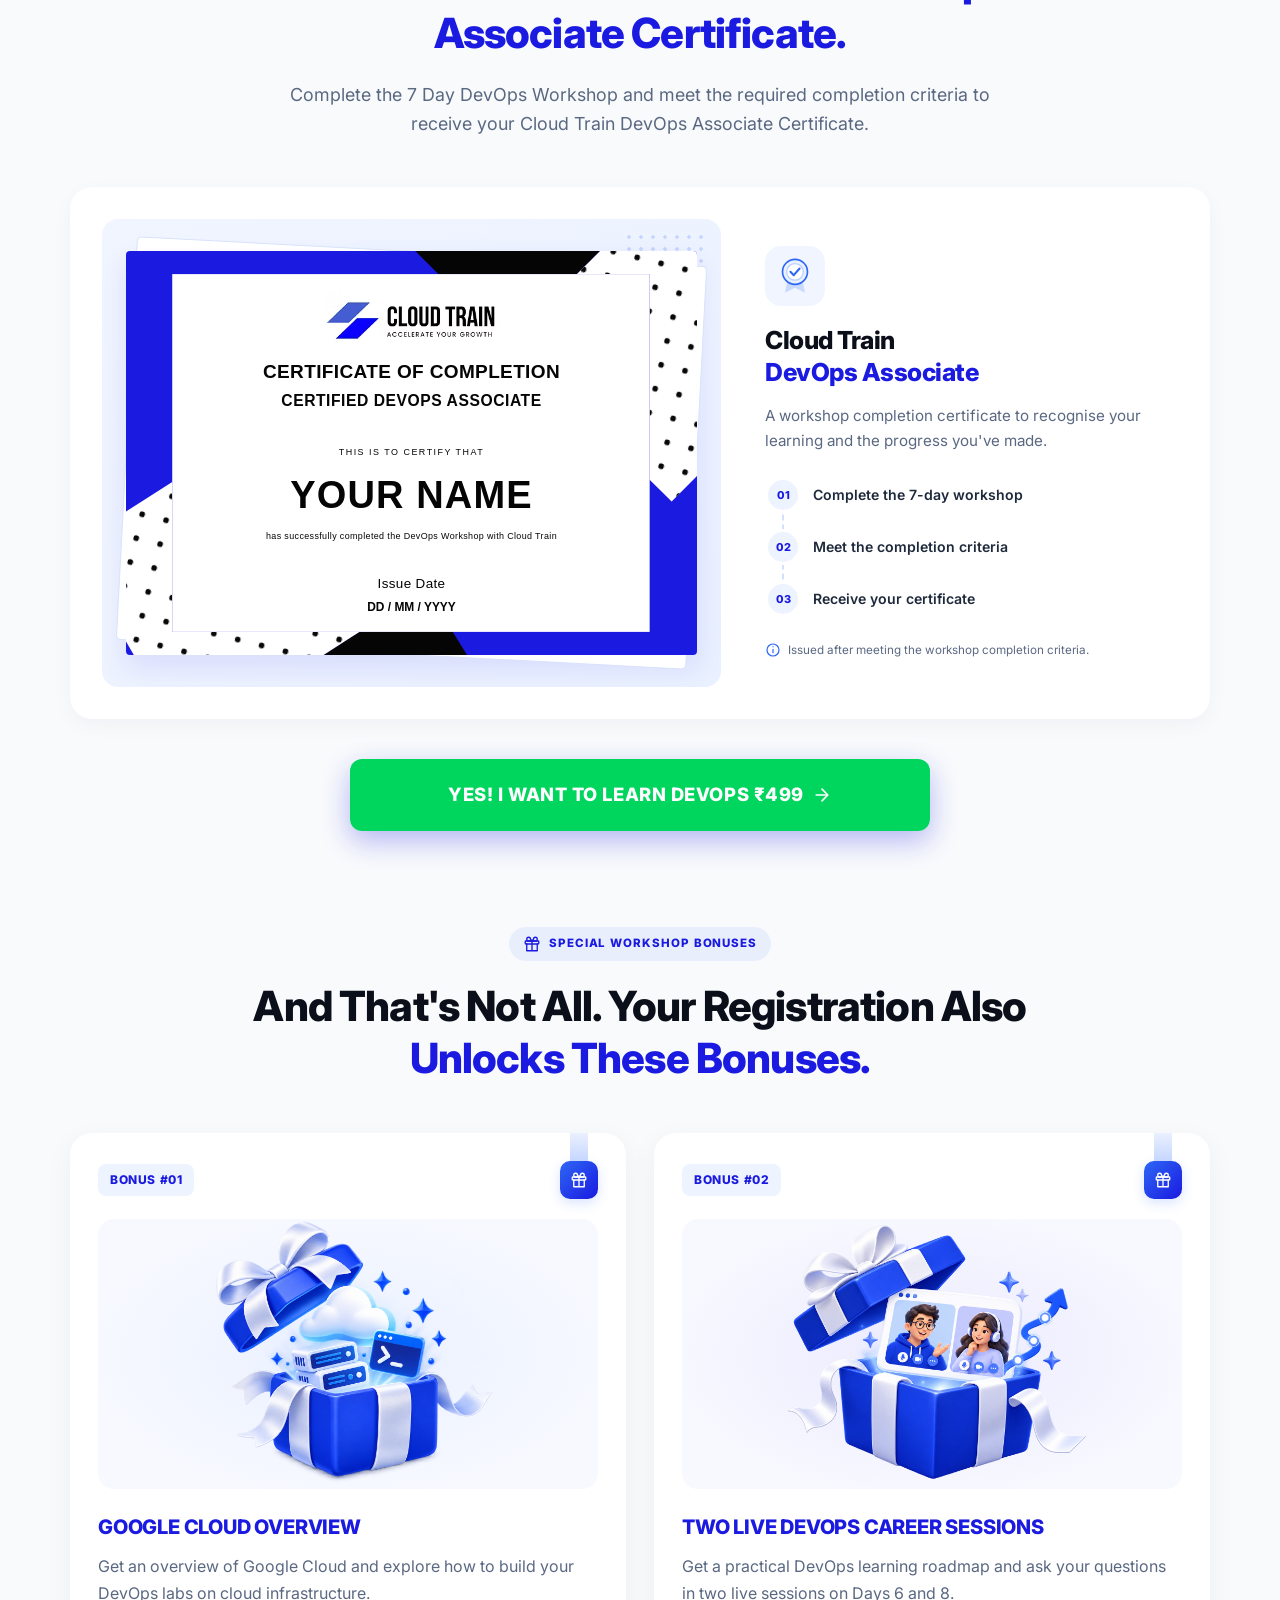
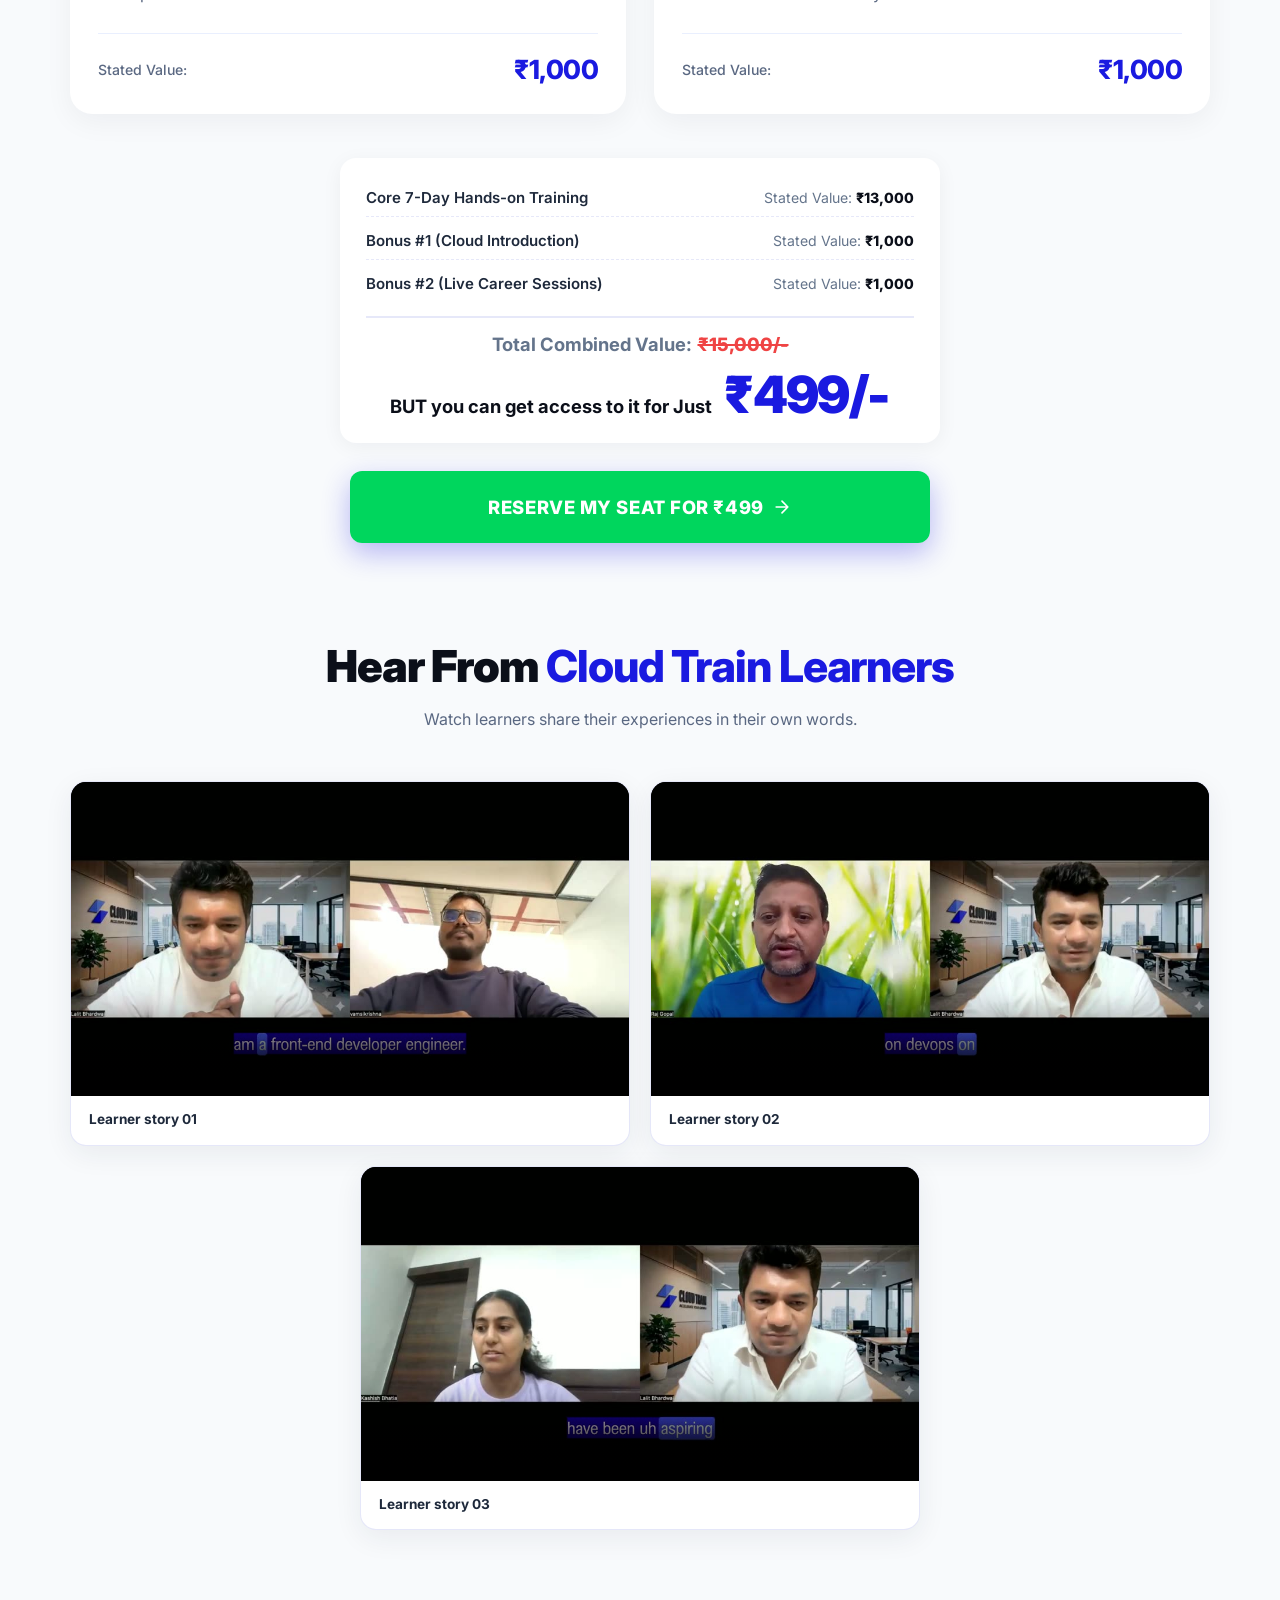
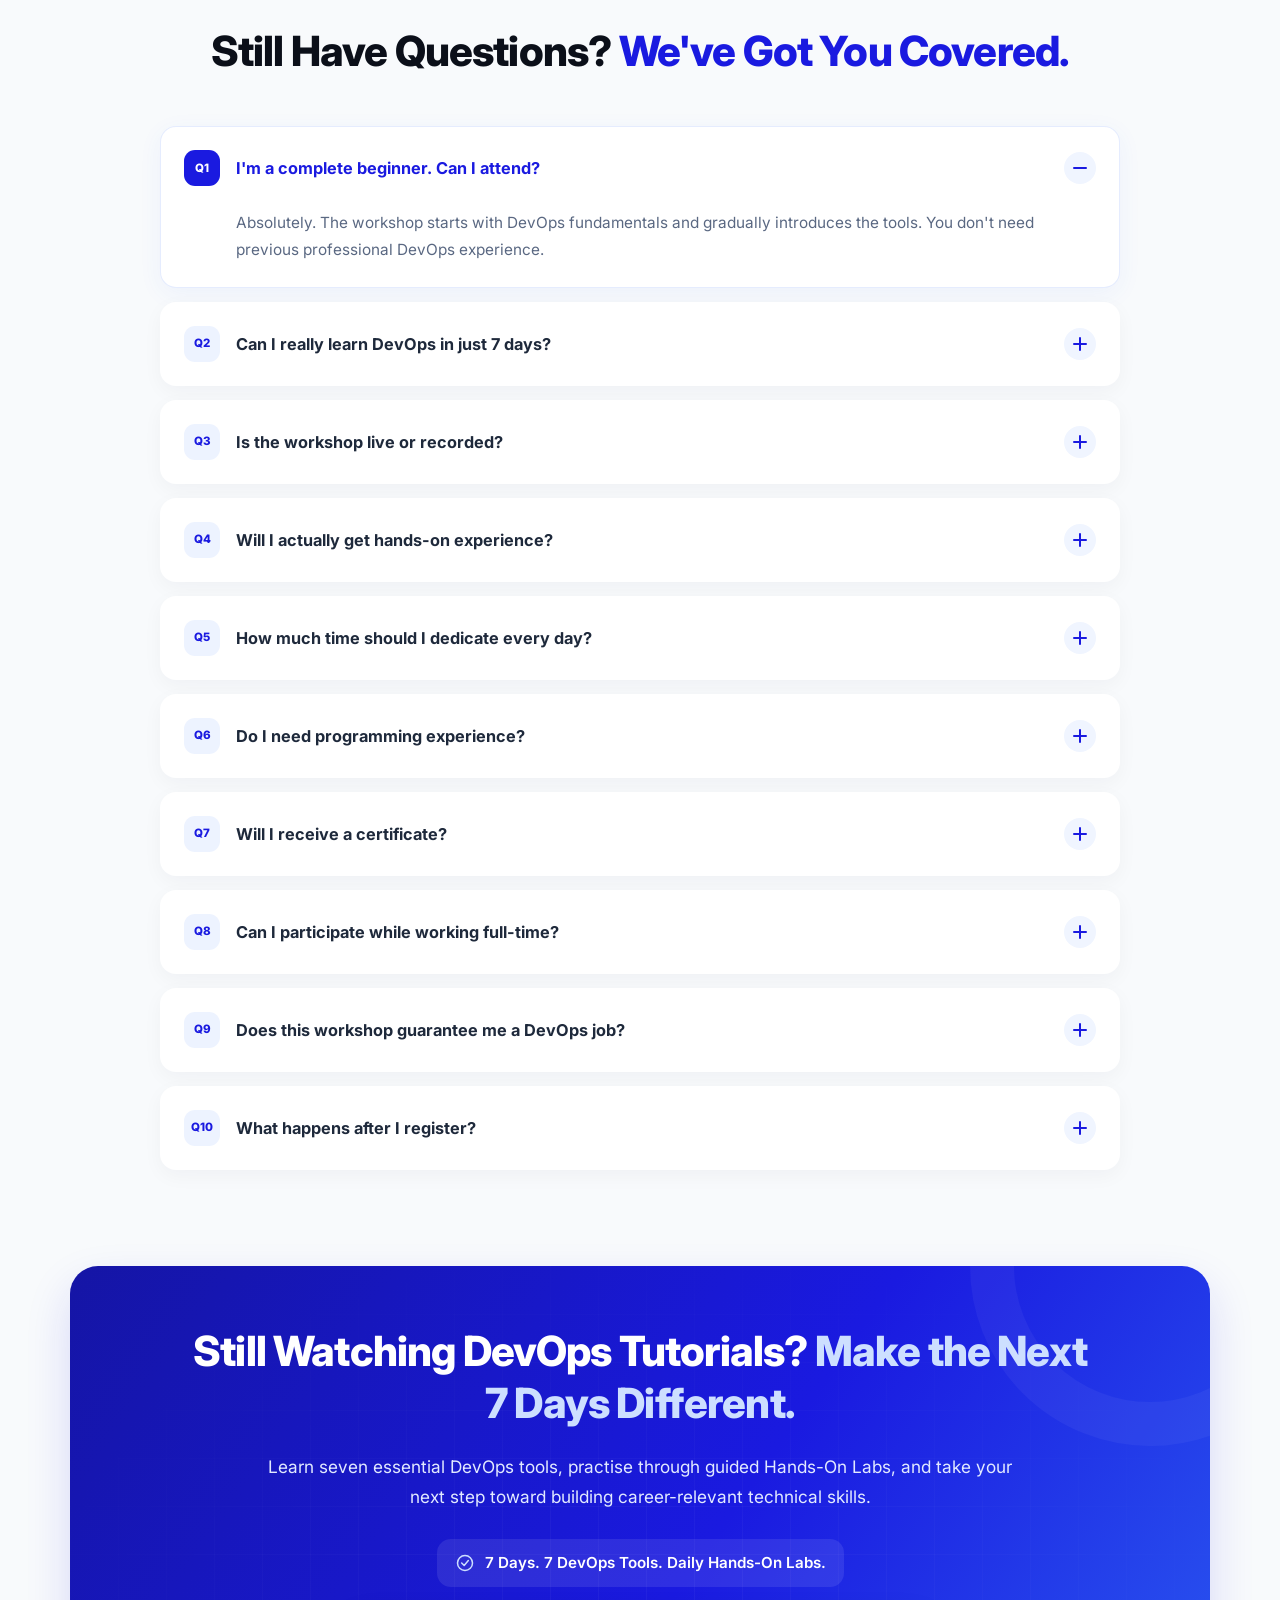
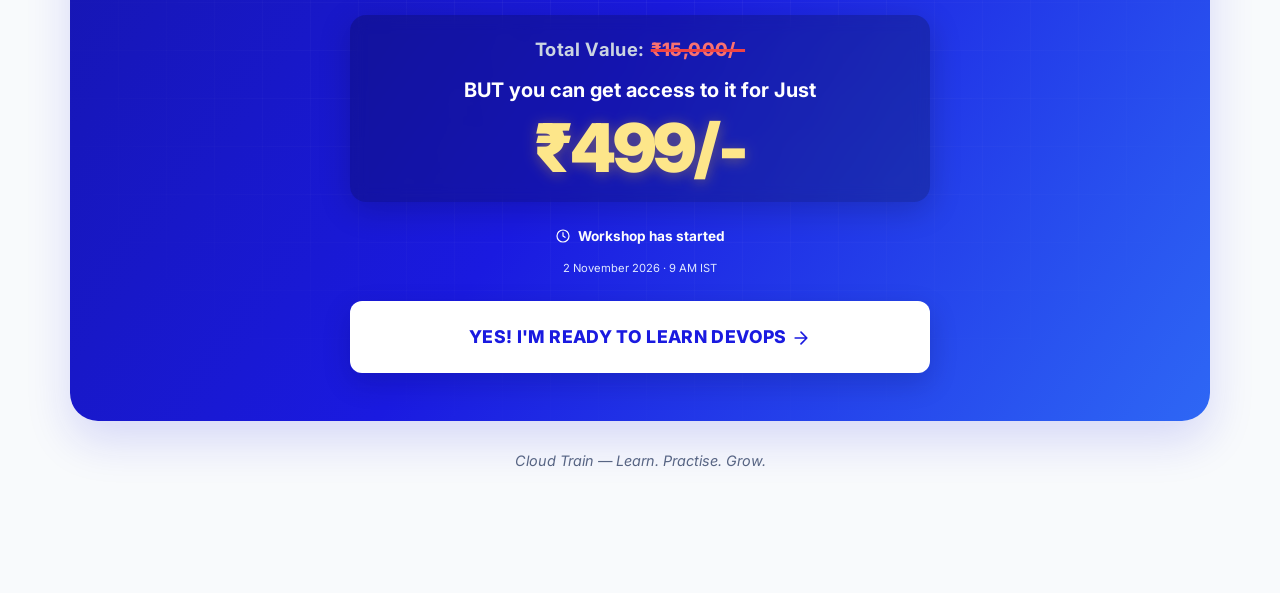
==== commit 5da67e1b: "Add batch schedule admin and update landing page" ====
--- a/index.html
+++ b/index.html
@@ -4,10 +4,18 @@
   <meta charset="UTF-8">
   <meta name="viewport" content="width=device-width, initial-scale=1.0">
   <title>Master DevOps in 7 Days | Cloud Train</title>
+  <link rel="icon" type="image/png" sizes="32x32" href="favicon-32x32.png">
+  <link rel="icon" type="image/png" sizes="48x48" href="favicon-48x48.png">
+  <link rel="icon" type="image/png" sizes="192x192" href="favicon-192x192.png">
+  <link rel="apple-touch-icon" href="apple-touch-icon.png">
   <link rel="preconnect" href="https://fonts.googleapis.com">
   <link rel="preconnect" href="https://fonts.gstatic.com" crossorigin>
   <link href="https://fonts.googleapis.com/css2?family=Inter:wght@400;500;600;700;800;900&display=swap" rel="stylesheet">
   <link rel="stylesheet" href="style.css">
+  <script src="https://fast.wistia.com/player.js" async></script>
+  <script src="https://fast.wistia.com/embed/a8yf4dneqz.js" async type="module"></script>
+  <script src="batch-config.js" defer></script>
+  <script src="schedule.js" defer></script>
   <script src="script.js" defer></script>
 </head>
 <body>
@@ -15,24 +23,24 @@
   <!-- HERO SECTION -->
   <section class="hero">
 
-    <aside class="offer-marquee" aria-label="Register for 7 Days @ 499/- Limited time offer.">
+    <aside class="offer-marquee" aria-label="Diwali Offer: Register for 7 Days at ₹499 only.">
       <div class="offer-marquee__viewport" aria-hidden="true">
         <div class="offer-marquee__track">
           <div class="offer-marquee__group">
-            <span><span class="offer-marquee__star">&#11088;</span> <strong>Register for 7 Days @ ₹499/-</strong> <span class="offer-marquee__star">&#11088;</span> Limited time offer. <span class="offer-marquee__star">&#11088;</span></span>
-            <span><span class="offer-marquee__star">&#11088;</span> <strong>Register for 7 Days @ ₹499/-</strong> <span class="offer-marquee__star">&#11088;</span> Limited time offer. <span class="offer-marquee__star">&#11088;</span></span>
-            <span><span class="offer-marquee__star">&#11088;</span> <strong>Register for 7 Days @ ₹499/-</strong> <span class="offer-marquee__star">&#11088;</span> Limited time offer. <span class="offer-marquee__star">&#11088;</span></span>
-            <span><span class="offer-marquee__star">&#11088;</span> <strong>Register for 7 Days @ ₹499/-</strong> <span class="offer-marquee__star">&#11088;</span> Limited time offer. <span class="offer-marquee__star">&#11088;</span></span>
-            <span><span class="offer-marquee__star">&#11088;</span> <strong>Register for 7 Days @ ₹499/-</strong> <span class="offer-marquee__star">&#11088;</span> Limited time offer. <span class="offer-marquee__star">&#11088;</span></span>
-            <span><span class="offer-marquee__star">&#11088;</span> <strong>Register for 7 Days @ ₹499/-</strong> <span class="offer-marquee__star">&#11088;</span> Limited time offer. <span class="offer-marquee__star">&#11088;</span></span>
+            <span><span class="offer-marquee__diya">&#x1FA94;</span> <strong>Register @ ₹499/- only</strong> <span class="offer-marquee__diya">&#x1FA94;</span> Diwali Offer <span class="offer-marquee__diya">&#x1FA94;</span></span>
+            <span><span class="offer-marquee__diya">&#x1FA94;</span> <strong>Register @ ₹499/- only</strong> <span class="offer-marquee__diya">&#x1FA94;</span> Diwali Offer <span class="offer-marquee__diya">&#x1FA94;</span></span>
+            <span><span class="offer-marquee__diya">&#x1FA94;</span> <strong>Register @ ₹499/- only</strong> <span class="offer-marquee__diya">&#x1FA94;</span> Diwali Offer <span class="offer-marquee__diya">&#x1FA94;</span></span>
+            <span><span class="offer-marquee__diya">&#x1FA94;</span> <strong>Register @ ₹499/- only</strong> <span class="offer-marquee__diya">&#x1FA94;</span> Diwali Offer <span class="offer-marquee__diya">&#x1FA94;</span></span>
+            <span><span class="offer-marquee__diya">&#x1FA94;</span> <strong>Register @ ₹499/- only</strong> <span class="offer-marquee__diya">&#x1FA94;</span> Diwali Offer <span class="offer-marquee__diya">&#x1FA94;</span></span>
+            <span><span class="offer-marquee__diya">&#x1FA94;</span> <strong>Register @ ₹499/- only</strong> <span class="offer-marquee__diya">&#x1FA94;</span> Diwali Offer <span class="offer-marquee__diya">&#x1FA94;</span></span>
           </div>
           <div class="offer-marquee__group">
-            <span><span class="offer-marquee__star">&#11088;</span> <strong>Register for 7 Days @ ₹499/-</strong> <span class="offer-marquee__star">&#11088;</span> Limited time offer. <span class="offer-marquee__star">&#11088;</span></span>
-            <span><span class="offer-marquee__star">&#11088;</span> <strong>Register for 7 Days @ ₹499/-</strong> <span class="offer-marquee__star">&#11088;</span> Limited time offer. <span class="offer-marquee__star">&#11088;</span></span>
-            <span><span class="offer-marquee__star">&#11088;</span> <strong>Register for 7 Days @ ₹499/-</strong> <span class="offer-marquee__star">&#11088;</span> Limited time offer. <span class="offer-marquee__star">&#11088;</span></span>
-            <span><span class="offer-marquee__star">&#11088;</span> <strong>Register for 7 Days @ ₹499/-</strong> <span class="offer-marquee__star">&#11088;</span> Limited time offer. <span class="offer-marquee__star">&#11088;</span></span>
-            <span><span class="offer-marquee__star">&#11088;</span> <strong>Register for 7 Days @ ₹499/-</strong> <span class="offer-marquee__star">&#11088;</span> Limited time offer. <span class="offer-marquee__star">&#11088;</span></span>
-            <span><span class="offer-marquee__star">&#11088;</span> <strong>Register for 7 Days @ ₹499/-</strong> <span class="offer-marquee__star">&#11088;</span> Limited time offer. <span class="offer-marquee__star">&#11088;</span></span>
+            <span><span class="offer-marquee__diya">&#x1FA94;</span> <strong>Register @ ₹499/- only</strong> <span class="offer-marquee__diya">&#x1FA94;</span> Diwali Offer <span class="offer-marquee__diya">&#x1FA94;</span></span>
+            <span><span class="offer-marquee__diya">&#x1FA94;</span> <strong>Register @ ₹499/- only</strong> <span class="offer-marquee__diya">&#x1FA94;</span> Diwali Offer <span class="offer-marquee__diya">&#x1FA94;</span></span>
+            <span><span class="offer-marquee__diya">&#x1FA94;</span> <strong>Register @ ₹499/- only</strong> <span class="offer-marquee__diya">&#x1FA94;</span> Diwali Offer <span class="offer-marquee__diya">&#x1FA94;</span></span>
+            <span><span class="offer-marquee__diya">&#x1FA94;</span> <strong>Register @ ₹499/- only</strong> <span class="offer-marquee__diya">&#x1FA94;</span> Diwali Offer <span class="offer-marquee__diya">&#x1FA94;</span></span>
+            <span><span class="offer-marquee__diya">&#x1FA94;</span> <strong>Register @ ₹499/- only</strong> <span class="offer-marquee__diya">&#x1FA94;</span> Diwali Offer <span class="offer-marquee__diya">&#x1FA94;</span></span>
+            <span><span class="offer-marquee__diya">&#x1FA94;</span> <strong>Register @ ₹499/- only</strong> <span class="offer-marquee__diya">&#x1FA94;</span> Diwali Offer <span class="offer-marquee__diya">&#x1FA94;</span></span>
           </div>
         </div>
       </div>
@@ -52,14 +60,25 @@
         <!-- ── LEFT COLUMN ── -->
         <div class="hero__left">
 
-          <img class="hero__logo" src="logo.png" alt="Cloud Train" width="300" height="106" decoding="async">
+          <div class="hero__brand-row">
+            <img class="hero__logo" src="logo.png" alt="Cloud Train" width="300" height="106" decoding="async">
+            <div class="hero__countdown" data-workshop-countdown data-workshop-start="2026-11-02T09:00:00+05:30" role="timer" aria-live="off" aria-label="Time until the workshop starts">
+              <p class="hero__countdown-heading" data-countdown-label>Workshop starts in</p>
+              <div class="hero__countdown-grid">
+                <div class="hero__countdown-unit"><span class="hero__countdown-value" data-countdown-value="days">--</span><span class="hero__countdown-unit-label">Days</span></div>
+                <div class="hero__countdown-unit"><span class="hero__countdown-value" data-countdown-value="hours">--</span><span class="hero__countdown-unit-label">Hours</span></div>
+                <div class="hero__countdown-unit"><span class="hero__countdown-value" data-countdown-value="minutes">--</span><span class="hero__countdown-unit-label">Mins</span></div>
+                <div class="hero__countdown-unit"><span class="hero__countdown-value" data-countdown-value="seconds">--</span><span class="hero__countdown-unit-label">Secs</span></div>
+              </div>
+            </div>
+          </div>
 
           <!-- Eyebrow -->
           <p class="hero__eyebrow">For IT Professionals &amp; Aspiring DevOps Engineers</p>
 
           <!-- Headline -->
           <h1 class="hero__headline">
-            <span class="highlight">7 Days. 7 DevOps Tools.</span><br>Your First Step Toward a <span class="highlight">&#8377;40&nbsp;LPA Career.</span>
+            <span class="highlight">7 Days. 7 DevOps Tools.</span><br>Your First Step Towards a <span class="bold-highlight">&#8377;40&nbsp;LPA Career</span>
           </h1>
 
           <!-- Sub-headline -->
@@ -68,14 +87,14 @@
           </p>
 
           <!-- CTA Button — outside event card -->
-          <a href="#register" class="cta-btn">YES! RESERVE MY SEAT FOR ₹499 <svg class="cta-arrow" viewBox="0 0 24 24" width="20" height="20" fill="none" stroke="currentColor" stroke-width="2" stroke-linecap="round" stroke-linejoin="round" aria-hidden="true" focusable="false"><path d="M5 12h14m-7-7 7 7-7 7"/></svg></a>
+          <a href="https://pages.razorpay.com/DevOps-7D" class="cta-btn">RESERVE SEAT FOR BATCH <span data-batch-number>576</span> <svg class="cta-arrow" viewBox="0 0 24 24" width="20" height="20" fill="none" stroke="currentColor" stroke-width="2" stroke-linecap="round" stroke-linejoin="round" aria-hidden="true" focusable="false"><path d="M5 12h14m-7-7 7 7-7 7"/></svg></a>
 
         </div>
 
         <!-- ── RIGHT COLUMN ── -->
         <div class="hero__right">
 
-          <!-- YouTube Video Window Mockup -->
+          <!-- VSL Video Window -->
           <div class="hero__video">
             <div class="video-window">
               <div class="video-window__bar">
@@ -84,13 +103,7 @@
                 <span class="window-dot window-dot--green"></span>
               </div>
               <div class="video-wrap">
-                <iframe
-                  src="https://www.youtube.com/embed/XbvP2MWO48w?rel=0&modestbranding=1"
-                  title="Cloud Train VSL Video"
-                  frameborder="0"
-                  allow="accelerometer; autoplay; clipboard-write; encrypted-media; gyroscope; picture-in-picture; web-share"
-                  allowfullscreen>
-                </iframe>
+                <wistia-player media-id="a8yf4dneqz" aspect="1.7777777777777777" aria-label="Cloud Train VSL Video"></wistia-player>
               </div>
             </div>
           </div>
@@ -109,20 +122,18 @@
                   </svg>
                 </span>
                 <div class="meta-content">
-                  <span class="meta-label">SELF-PACED LEARNING</span>
-                  <span class="meta-value">Structured Video Lessons</span>
+                  <span class="meta-value">MON–FRI</span>
+                  <span class="meta-label">Learn at Your Own Pace</span>
                 </div>
               </div>
 
               <div class="meta-item">
                 <span class="meta-icon">
-                  <svg viewBox="0 0 24 24" width="20" height="20" fill="none" stroke="currentColor" stroke-width="2" stroke-linecap="round" stroke-linejoin="round" aria-hidden="true">
-                    <path d="M3 14h3a2 2 0 0 1 2 2v3a2 2 0 0 1-2 2H5a2 2 0 0 1-2-2v-7a9 9 0 0 1 18 0v7a2 2 0 0 1-2 2h-1a2 2 0 0 1-2-2v-3a2 2 0 0 1 2-2h3" />
-                  </svg>
+                 <img src="zoom-logo.png" alt="Clock Icon" width="30" height="30" decoding="async">
                 </span>
                 <div class="meta-content">
-                  <span class="meta-label">MON &amp; WED &middot; LIVE</span>
-                  <span class="meta-value">Live Doubt &amp; Guidance</span>
+                  <span class="meta-value" data-live-dates>9 &amp; 11 Nov</span>
+                  <span class="meta-label"><span data-live-time>8 PM</span> &middot; LIVE</span>
                 </div>
               </div>
 
@@ -131,9 +142,22 @@
             <!-- Starts on Date -->
             <div class="event-card__start-time">
               <svg viewBox="0 0 24 24" width="16" height="16" fill="none" stroke="currentColor" stroke-width="2" stroke-linecap="round" stroke-linejoin="round" aria-hidden="true"><rect width="18" height="18" x="3" y="4" rx="2" ry="2"/><line x1="16" x2="16" y1="2" y2="6"/><line x1="8" x2="8" y1="2" y2="6"/><line x1="3" x2="21" y1="10" y2="10"/></svg>
-              <span>Starts 28 October 2026 &middot; 7 PM IST</span>
-            </div>
-
+              <span>Starts <time datetime="2026-11-02" data-batch-start-date>2 November 2026</time></span>
+            </div>
+
+          </div>
+
+          <!-- Price strip -->
+          <div class="hero__price">
+            <div class="hero__price-item">
+              <span class="hero__price-label">Today&rsquo;s Price</span>
+              <strong class="hero__price-value">&#8377;499/-</strong>
+            </div>
+            <span class="hero__price-divider" aria-hidden="true"></span>
+            <div class="hero__price-item">
+              <span class="hero__price-label">Total Value</span>
+              <del class="hero__price-value hero__price-value--old">&#8377;15,000/-</del>
+            </div>
           </div>
 
           <div class="hero__availability">
@@ -234,7 +258,7 @@
         <div class="instructors-layout">
           <div class="instructors-intro">
             <h2 class="instructors-headline">
-              Learn From <span class="highlight">DevOps Architects</span> Who Know What It Takes to Work With These Technologies.
+              Learn From <span class="highlight">DevOps Architects</span> Who Know What It Takes to Work With These Tools.
             </h2>
             <p class="instructors-description">
               Cloud Train brings together years of real-world IT, DevOps, and technical training experience to make complex tools easier to understand and practise.
@@ -255,15 +279,15 @@
             </div>
             <div class="stat-card">
               <span class="stat-icon" aria-hidden="true"><svg viewBox="0 0 24 24" width="22" height="22" fill="none" stroke="currentColor" stroke-width="1.6" stroke-linecap="round" stroke-linejoin="round"><path d="m2 9 10-5 10 5-10 5L2 9ZM6 11v6c3 3 9 3 12 0v-6M22 9v7"/></svg></span>
-              <div class="stat-value"><span class="stat-number">9+</span><span class="stat-unit">Years</span></div>
-              <span class="stat-label">Teaching Experience</span>
+              <div class="stat-value"><span class="stat-number">25000+</span><span class="stat-unit">IT Professionals</span></div>
+              <span class="stat-label">Trained</span>
             </div>
           </div>
         </div>
 
         <!-- CTA Button -->
         <div class="instructors-cta">
-          <a href="#register" class="cta-btn">YES! RESERVE MY SEAT FOR ₹499 <svg class="cta-arrow" viewBox="0 0 24 24" width="20" height="20" fill="none" stroke="currentColor" stroke-width="2" stroke-linecap="round" stroke-linejoin="round" aria-hidden="true" focusable="false"><path d="M5 12h14m-7-7 7 7-7 7"/></svg></a>
+          <a href="https://pages.razorpay.com/DevOps-7D" class="cta-btn">YES! RESERVE MY SEAT FOR ₹499 <svg class="cta-arrow" viewBox="0 0 24 24" width="20" height="20" fill="none" stroke="currentColor" stroke-width="2" stroke-linecap="round" stroke-linejoin="round" aria-hidden="true" focusable="false"><path d="M5 12h14m-7-7 7 7-7 7"/></svg></a>
         </div>
       </div>
 
@@ -344,7 +368,7 @@
                 <svg viewBox="0 0 24 24" width="22" height="22" fill="none" stroke="#EF4444" stroke-width="2" stroke-linecap="round" stroke-linejoin="round"><path d="M1 12s4-8 11-8 11 8 11 8-4 8-11 8-11-8-11-8z"/><circle cx="12" cy="12" r="3.5" fill="#EF4444"/></svg>
               </div>
               <div class="item-content">
-                <span class="item-text-bold">Random tutorials.</span>
+                <span class="item-text-bold">Random tutorials. Little practice.</span>
               </div>
             </li>
 
@@ -417,7 +441,7 @@
       </div>
  <!-- CTA Button -->
         <div class="instructors-cta">
-          <a href="#register" class="cta-btn">YES! RESERVE MY SEAT FOR ₹499 <svg class="cta-arrow" viewBox="0 0 24 24" width="20" height="20" fill="none" stroke="currentColor" stroke-width="2" stroke-linecap="round" stroke-linejoin="round" aria-hidden="true" focusable="false"><path d="M5 12h14m-7-7 7 7-7 7"/></svg></a>
+          <a href="https://pages.razorpay.com/DevOps-7D" class="cta-btn">YES! RESERVE MY SEAT FOR ₹499 <svg class="cta-arrow" viewBox="0 0 24 24" width="20" height="20" fill="none" stroke="currentColor" stroke-width="2" stroke-linecap="round" stroke-linejoin="round" aria-hidden="true" focusable="false"><path d="M5 12h14m-7-7 7 7-7 7"/></svg></a>
         </div>
     </div>
   </section>
@@ -495,7 +519,7 @@
           Because real learning begins when you stop just watching and start doing.
         </p>
         <div class="solution-cta">
-          <a href="#register" class="cta-btn">
+          <a href="https://pages.razorpay.com/DevOps-7D" class="cta-btn">
             I WANT TO START LEARNING DEVOPS ₹499 <svg class="cta-arrow" viewBox="0 0 24 24" width="20" height="20" fill="none" stroke="currentColor" stroke-width="2" stroke-linecap="round" stroke-linejoin="round" aria-hidden="true" focusable="false"><path d="M5 12h14m-7-7 7 7-7 7"/></svg>
           </a>
         </div>
@@ -528,7 +552,7 @@
           </div>
           <div class="audience-card__body">
             <h3 class="audience-card__title">IT professionals</h3>
-            <p class="audience-card__desc">Looking to expand their skill set and explore in-demand DevOps technologies.</p>
+            <p class="audience-card__desc">Looking to expand their skill set and explore in-demand DevOps tools.</p>
           </div>
         </article>
 
@@ -549,7 +573,7 @@
             <img src="audience-qa-tester.png" alt="" class="audience-card__img" loading="lazy" decoding="async">
           </div>
           <div class="audience-card__body">
-            <h3 class="audience-card__title">QA testers</h3>
+            <h3 class="audience-card__title">QA / Testers</h3>
             <p class="audience-card__desc">Looking to integrate automated testing into CI/CD pipelines and build practical DevOps skills.</p>
           </div>
         </article>
@@ -590,7 +614,7 @@
 
       <!-- CTA Button -->
       <div class="audience-cta">
-        <a href="#register" class="cta-btn">
+        <a href="https://pages.razorpay.com/DevOps-7D" class="cta-btn">
           YES! I WANT TO LEARN DEVOPS ₹499 <svg class="cta-arrow" viewBox="0 0 24 24" width="20" height="20" fill="none" stroke="currentColor" stroke-width="2" stroke-linecap="round" stroke-linejoin="round" aria-hidden="true" focusable="false"><path d="M5 12h14m-7-7 7 7-7 7"/></svg>
         </a>
       </div>
@@ -612,43 +636,39 @@
         </p>
       </div>
 
-      <!-- 4x3 Rectangular Tools Image Grid -->
+      <!-- 4x2 Rectangular Tools Image Grid -->
       <div class="tools-grid">
         <div class="tool-rect">
-          <img src="linux.png" alt="Linux" class="tool-rect__img tool-rect__img--linux" loading="lazy">
-        </div>
-        <div class="tool-rect">
-          <img src="shell-scripting.png" alt="Shell Scripting" class="tool-rect__img tool-rect__img--shell" loading="lazy">
-        </div>
-        <div class="tool-rect">
           <img src="git.png" alt="Git" class="tool-rect__img" loading="lazy">
+          <span class="tool-rect__name">Git</span>
         </div>
         <div class="tool-rect">
           <img src="logos/github.svg" alt="GitHub" class="tool-rect__img" loading="lazy">
+          <span class="tool-rect__name">GitHub</span>
         </div>
         <div class="tool-rect">
           <img src="jenkins.png" alt="Jenkins" class="tool-rect__img tool-rect__img--jenkins" loading="lazy">
+          <span class="tool-rect__name">Jenkins</span>
         </div>
         <div class="tool-rect">
           <img src="docker.png" alt="Docker" class="tool-rect__img tool-rect__img--docker" loading="lazy">
+          <span class="tool-rect__name">Docker</span>
         </div>
         <div class="tool-rect">
           <img src="logos/ansible.svg" alt="Ansible" class="tool-rect__img" loading="lazy">
+          <span class="tool-rect__name">Ansible</span>
         </div>
         <div class="tool-rect">
           <img src="logos/kubernetes.svg" alt="Kubernetes" class="tool-rect__img" loading="lazy">
+          <span class="tool-rect__name">Kubernetes</span>
         </div>
         <div class="tool-rect">
           <img src="logos/nagios.svg" alt="Nagios" class="tool-rect__img tool-rect__img--nagios" loading="lazy">
+          <span class="tool-rect__name">Nagios</span>
         </div>
         <div class="tool-rect">
-          <img src="aws.png" alt="AWS" class="tool-rect__img tool-rect__img--aws" loading="lazy">
-        </div>
-        <div class="tool-rect">
-          <img src="google-cloud.png" alt="Google Cloud" class="tool-rect__img tool-rect__img--gcp" loading="lazy">
-        </div>
-        <div class="tool-rect">
-          <img src="logos/devops.png" alt="DevOps" class="tool-rect__img tool-rect__img--devops" loading="lazy">
+          <img src="linux-icon.png" alt="Linux" class="tool-rect__img tool-rect__img--linux" loading="lazy">
+          <span class="tool-rect__name">Linux</span>
         </div>
       </div>
 
@@ -662,12 +682,14 @@
 
       <!-- Section Header -->
       <div class="curriculum-header">
+        <p class="curriculum-eyebrow">10+ Projects. 2 Live Sessions. Your DevOps Journey Starts Here</p>
         <h2 class="curriculum-headline">
-          7 Days. 7 Essential DevOps Technologies. <span class="highlight">Daily Hands-On Practice.</span>
+          7 Days. 7 Essential DevOps Tools. <span class="highlight">Daily Hands-On Practice.</span>
         </h2>
         <p class="curriculum-subtext">
           Follow a seven-day curriculum covering DevOps fundamentals, version control, continuous integration, containerization, configuration management, orchestration, and continuous monitoring.
         </p>
+        <p class="curriculum-schedule">Recorded Mon–Fri · Weekend break · Live Monday · Recorded Tuesday · Closing live Wednesday</p>
       </div>
 
       <!-- Tabs Navigation -->
@@ -675,37 +697,37 @@
         <button class="curriculum-tab curriculum-tab--active" role="tab" aria-selected="true" aria-controls="day-panel-1" data-day="1">
           <span class="tab-day">DAY 1</span>
           <span class="tab-topic">DevOps Basics</span>
-          <time class="tab-weekday" datetime="2026-10-28">Wednesday</time>
+          <time class="tab-weekday" datetime="2026-11-02" data-day-date="1">Monday</time>
         </button>
         <button class="curriculum-tab" role="tab" aria-selected="false" aria-controls="day-panel-2" data-day="2">
           <span class="tab-day">DAY 2</span>
           <span class="tab-topic">Git &amp; GitHub</span>
-          <time class="tab-weekday" datetime="2026-10-29">Thursday</time>
+          <time class="tab-weekday" datetime="2026-11-03" data-day-date="2">Tuesday</time>
         </button>
         <button class="curriculum-tab" role="tab" aria-selected="false" aria-controls="day-panel-3" data-day="3">
           <span class="tab-day">DAY 3</span>
           <span class="tab-topic">Jenkins CI/CD</span>
-          <time class="tab-weekday" datetime="2026-10-30">Friday</time>
+          <time class="tab-weekday" datetime="2026-11-04" data-day-date="3">Wednesday</time>
         </button>
         <button class="curriculum-tab" role="tab" aria-selected="false" aria-controls="day-panel-4" data-day="4">
           <span class="tab-day">DAY 4</span>
           <span class="tab-topic">Docker Containers</span>
-          <time class="tab-weekday" datetime="2026-10-31">Saturday</time>
+          <time class="tab-weekday" datetime="2026-11-05" data-day-date="4">Thursday</time>
         </button>
         <button class="curriculum-tab" role="tab" aria-selected="false" aria-controls="day-panel-5" data-day="5">
           <span class="tab-day">DAY 5</span>
           <span class="tab-topic">Ansible Automation</span>
-          <time class="tab-weekday" datetime="2026-11-01">Sunday</time>
+          <time class="tab-weekday" datetime="2026-11-06" data-day-date="5">Friday</time>
         </button>
         <button class="curriculum-tab" role="tab" aria-selected="false" aria-controls="day-panel-6" data-day="6">
-          <span class="tab-day">DAY 6</span>
+          <span class="tab-day">DAY 6 · LIVE</span>
           <span class="tab-topic">Kubernetes</span>
-          <time class="tab-weekday" datetime="2026-11-02">Monday</time>
+          <time class="tab-weekday" datetime="2026-11-09" data-day-date="6">Monday</time>
         </button>
         <button class="curriculum-tab" role="tab" aria-selected="false" aria-controls="day-panel-7" data-day="7">
           <span class="tab-day">DAY 7</span>
           <span class="tab-topic">Nagios Monitoring</span>
-          <time class="tab-weekday" datetime="2026-11-03">Tuesday</time>
+          <time class="tab-weekday" datetime="2026-11-10" data-day-date="7">Tuesday</time>
         </button>
       </div>
 
@@ -714,6 +736,7 @@
 
         <!-- Day 01: Introduction to DevOps -->
         <div class="curriculum-panel curriculum-panel--active" id="day-panel-1" role="tabpanel" aria-labelledby="curriculum-title-1">
+            <p class="curriculum-panel__day"><span class="curriculum-panel__day-label">DAY 1</span><span class="curriculum-panel__day-date" data-day-date-label="1">Monday &middot; 2 Nov</span></p>
           <div class="curriculum-card-layout">
             <div class="curriculum-card-layout__top">
               <div class="curriculum-card-heading">
@@ -746,6 +769,7 @@
 
         <!-- Day 02: Version Control | GitHub -->
         <div class="curriculum-panel" id="day-panel-2" role="tabpanel" aria-labelledby="curriculum-title-2" hidden>
+            <p class="curriculum-panel__day"><span class="curriculum-panel__day-label">DAY 2</span><span class="curriculum-panel__day-date" data-day-date-label="2">Tuesday &middot; 3 Nov</span></p>
           <div class="curriculum-card-layout">
             <div class="curriculum-card-layout__top">
               <div class="curriculum-card-heading">
@@ -782,6 +806,7 @@
 
         <!-- Day 03: Continuous Integration | Jenkins -->
         <div class="curriculum-panel" id="day-panel-3" role="tabpanel" aria-labelledby="curriculum-title-3" hidden>
+            <p class="curriculum-panel__day"><span class="curriculum-panel__day-label">DAY 3</span><span class="curriculum-panel__day-date" data-day-date-label="3">Wednesday &middot; 4 Nov</span></p>
           <div class="curriculum-card-layout">
             <div class="curriculum-card-layout__top">
               <div class="curriculum-card-heading">
@@ -816,6 +841,7 @@
 
         <!-- Day 04: Containerization | Docker -->
         <div class="curriculum-panel" id="day-panel-4" role="tabpanel" aria-labelledby="curriculum-title-4" hidden>
+            <p class="curriculum-panel__day"><span class="curriculum-panel__day-label">DAY 4</span><span class="curriculum-panel__day-date" data-day-date-label="4">Thursday &middot; 5 Nov</span></p>
           <div class="curriculum-card-layout">
             <div class="curriculum-card-layout__top">
               <div class="curriculum-card-heading">
@@ -855,6 +881,7 @@
 
         <!-- Day 05: Configuration Management | Ansible -->
         <div class="curriculum-panel" id="day-panel-5" role="tabpanel" aria-labelledby="curriculum-title-5" hidden>
+            <p class="curriculum-panel__day"><span class="curriculum-panel__day-label">DAY 5</span><span class="curriculum-panel__day-date" data-day-date-label="5">Friday &middot; 6 Nov</span></p>
           <div class="curriculum-card-layout">
             <div class="curriculum-card-layout__top">
               <div class="curriculum-card-heading">
@@ -889,6 +916,7 @@
 
         <!-- Day 06: Container Orchestration | Kubernetes -->
         <div class="curriculum-panel" id="day-panel-6" role="tabpanel" aria-labelledby="curriculum-title-6" hidden>
+            <p class="curriculum-panel__day"><span class="curriculum-panel__day-label">DAY 6 · LIVE</span><span class="curriculum-panel__day-date" data-day-date-label="6">Monday &middot; 9 Nov</span></p>
           <div class="curriculum-card-layout">
             <div class="curriculum-card-layout__top">
               <div class="curriculum-card-heading">
@@ -922,6 +950,7 @@
 
         <!-- Day 07: Continuous Monitoring | Nagios -->
         <div class="curriculum-panel" id="day-panel-7" role="tabpanel" aria-labelledby="curriculum-title-7" hidden>
+            <p class="curriculum-panel__day"><span class="curriculum-panel__day-label">DAY 7</span><span class="curriculum-panel__day-date" data-day-date-label="7">Tuesday &middot; 10 Nov</span></p>
           <div class="curriculum-card-layout">
             <div class="curriculum-card-layout__top">
               <div class="curriculum-card-heading">
@@ -955,15 +984,15 @@
 
       </div>
 
-      <!-- Bonus Banner -->
+      <!-- Closing live session -->
       <div class="curriculum-bonus">
         <div class="curriculum-bonus__icon">
-          <svg viewBox="0 0 24 24" width="22" height="22" fill="none" stroke="#2E67F5" stroke-width="2" stroke-linecap="round" stroke-linejoin="round" aria-hidden="true"><rect x="3" y="8" width="18" height="4" rx="1"/><path d="M5 12v8a1 1 0 0 0 1 1h12a1 1 0 0 0 1-1v-8M12 8v13M12 8H7.5A2.5 2.5 0 1 1 10 5.5L12 8Zm0 0h4.5A2.5 2.5 0 1 0 14 5.5L12 8Z"/></svg>
-        </div>
-        <span class="curriculum-bonus__text">PLUS: LIVE DEVOPS CAREER GUIDANCE & DOUBT-CLEARING SESSIONS</span>
-      </div>
-
-      <div class="workshop-countdown" data-workshop-countdown data-workshop-start="2026-10-28T19:00:00+05:30" role="timer" aria-live="off" aria-label="Time until the workshop starts">
+          <svg viewBox="0 0 24 24" width="22" height="22" fill="none" stroke="#2E67F5" stroke-width="2" stroke-linecap="round" stroke-linejoin="round" aria-hidden="true"><rect x="3" y="4" width="18" height="17" rx="2"/><path d="M7 2v4m10-4v4M3 9h18m-13 5h3m-3 3h3"/></svg>
+        </div>
+        <span class="curriculum-bonus__text">DAY 8 · CLOSING LIVE SESSION · <time datetime="2026-11-11" data-day8-date>Wednesday, 11 Nov</time> · <span data-live-time>8 PM</span> IST</span>
+      </div>
+
+      <div class="workshop-countdown" data-workshop-countdown data-workshop-start="2026-11-02T09:00:00+05:30" role="timer" aria-live="off" aria-label="Time until the workshop starts">
         <p class="workshop-countdown__heading"><svg viewBox="0 0 24 24" width="16" height="16" fill="none" stroke="currentColor" stroke-width="1.8" stroke-linecap="round" stroke-linejoin="round" aria-hidden="true"><circle cx="12" cy="12" r="9"/><path d="M12 7v5l3 2"/></svg><span data-countdown-label>Workshop starts</span></p>
         <div class="workshop-countdown__grid">
           <div class="workshop-countdown__unit"><span class="workshop-countdown__value" data-countdown-value="days">--</span><span class="workshop-countdown__unit-label">Days</span></div>
@@ -971,12 +1000,12 @@
           <div class="workshop-countdown__unit"><span class="workshop-countdown__value" data-countdown-value="minutes">--</span><span class="workshop-countdown__unit-label">Minutes</span></div>
           <div class="workshop-countdown__unit"><span class="workshop-countdown__value" data-countdown-value="seconds">--</span><span class="workshop-countdown__unit-label">Seconds</span></div>
         </div>
-        <p class="workshop-countdown__date"><time datetime="2026-10-28T19:00:00+05:30">28 October 2026 &middot; 7:00 PM IST</time></p>
+        <p class="workshop-countdown__date"><time datetime="2026-11-02T09:00:00+05:30" data-batch-start-datetime>2 November 2026 &middot; 9 AM IST</time></p>
       </div>
 
       <!-- CTA -->
       <div class="curriculum-cta">
-        <a href="#register" class="cta-btn">
+        <a href="https://pages.razorpay.com/DevOps-7D" class="cta-btn">
            YES! I WANT TO LEARN DEVOPS ₹499 <svg class="cta-arrow" viewBox="0 0 24 24" width="20" height="20" fill="none" stroke="currentColor" stroke-width="2" stroke-linecap="round" stroke-linejoin="round" aria-hidden="true" focusable="false"><path d="M5 12h14m-7-7 7 7-7 7"/></svg>
         </a>
       </div>
@@ -1030,7 +1059,7 @@
 
         <article class="inclusions-card">
           <div class="inclusions-card__summary">
-            <span class="inclusions-card__title">Introduction to Google Cloud</span>
+            <span class="inclusions-card__title">Google Cloud Overview</span>
             <span class="inclusions-card__arrow">6</span>
           </div>
         </article>
@@ -1052,7 +1081,7 @@
 
       <div class="inclusions-footer">
         <h3 class="inclusions-tagline">Learn It. Practise It. <span class="highlight">Build On It.</span></h3>
-        <a href="#register" class="cta-btn inclusions-cta"> YES! I WANT TO LEARN DEVOPS ₹499 <svg class="cta-arrow" viewBox="0 0 24 24" width="20" height="20" fill="none" stroke="currentColor" stroke-width="2" stroke-linecap="round" stroke-linejoin="round" aria-hidden="true" focusable="false"><path d="M5 12h14m-7-7 7 7-7 7"/></svg></a>
+        <a href="https://pages.razorpay.com/DevOps-7D" class="cta-btn inclusions-cta"> YES! I WANT TO LEARN DEVOPS ₹499 <svg class="cta-arrow" viewBox="0 0 24 24" width="20" height="20" fill="none" stroke="currentColor" stroke-width="2" stroke-linecap="round" stroke-linejoin="round" aria-hidden="true" focusable="false"><path d="M5 12h14m-7-7 7 7-7 7"/></svg></a>
       </div>
     </div>
   </section>
@@ -1061,8 +1090,8 @@
   <section class="certification-section" id="certification" aria-labelledby="certification-heading">
     <div class="certification-container">
       <div class="certification-header">
-        <h2 class="certification-headline" id="certification-heading">Build Practical Skills. <span class="highlight">Earn Your Completion Certificate.</span></h2>
-        <p class="certification-description">Complete the seven-day workshop and meet the required completion criteria to receive your Cloud Train DevOps Associate Certificate.</p>
+        <h2 class="certification-headline" id="certification-heading">Build Practical Skills. <span class="highlight">Earn Your DevOps Associate Certificate.</span></h2>
+        <p class="certification-description">Complete the 7 Day DevOps Workshop and meet the required completion criteria to receive your Cloud Train DevOps Associate Certificate.</p>
       </div>
 
       <div class="certification-showcase">
@@ -1091,7 +1120,7 @@
       </div>
 
       <div class="certification-cta-wrap">
-        <a href="#register" class="cta-btn certification-cta"> YES! I WANT TO LEARN DEVOPS ₹499 <svg class="cta-arrow" viewBox="0 0 24 24" width="20" height="20" fill="none" stroke="currentColor" stroke-width="2" stroke-linecap="round" stroke-linejoin="round" aria-hidden="true" focusable="false"><path d="M5 12h14m-7-7 7 7-7 7"/></svg></a>
+        <a href="https://pages.razorpay.com/DevOps-7D" class="cta-btn certification-cta"> YES! I WANT TO LEARN DEVOPS ₹499 <svg class="cta-arrow" viewBox="0 0 24 24" width="20" height="20" fill="none" stroke="currentColor" stroke-width="2" stroke-linecap="round" stroke-linejoin="round" aria-hidden="true" focusable="false"><path d="M5 12h14m-7-7 7 7-7 7"/></svg></a>
       </div>
     </div>
   </section>
@@ -1112,7 +1141,7 @@
           </div>
           <div class="bonus-card__media"><img src="bonus-gift-cloud.png" alt="" width="1536" height="1024" loading="lazy" decoding="async"></div>
           <div class="bonus-card__body">
-            <h3 class="bonus-card__title" id="bonus-cloud-title">GOOGLE CLOUD INTRODUCTION</h3>
+            <h3 class="bonus-card__title" id="bonus-cloud-title">GOOGLE CLOUD OVERVIEW</h3>
             <p class="bonus-card__description">Get an overview of Google Cloud and explore how to build your DevOps labs on cloud infrastructure.</p>
           </div>
           <div class="bonus-card__value"><span>Stated Value:</span><strong>&#8377;1,000</strong></div>
@@ -1126,9 +1155,9 @@
           <div class="bonus-card__media"><img src="bonus-gift-career.png" alt="" width="1536" height="1024" loading="lazy" decoding="async"></div>
           <div class="bonus-card__body">
             <h3 class="bonus-card__title" id="bonus-sessions-title">TWO LIVE DEVOPS CAREER SESSIONS</h3>
-            <p class="bonus-card__description">Get a practical DevOps learning roadmap and ask your questions in two live sessions on Days 3 and 8.</p>
-          </div>
-          <div class="bonus-card__value"><span>Stated Value:</span><strong>&#8377;7,000</strong></div>
+            <p class="bonus-card__description">Get a practical DevOps learning roadmap and ask your questions in two live sessions on Days 6 and 8.</p>
+          </div>
+          <div class="bonus-card__value"><span>Stated Value:</span><strong>&#8377;1,000</strong></div>
         </article>
       </div>
 
@@ -1146,15 +1175,14 @@
             </div>
             <div class="bonuses-breakdown-item">
               <span class="breakdown-name">Bonus #2 (Live Career Sessions)</span>
-              <span class="breakdown-val">Stated Value: <strong>&#8377;7,000</strong></span>
+              <span class="breakdown-val">Stated Value: <strong>&#8377;1,000</strong></span>
             </div>
           </div>
 
           <div class="bonuses-value-divider"></div>
 
           <div class="bonuses-value-row">
-            <span class="bonuses-total-val">Total Combined Value: <del>&#8377;21,000/-</del></span>
-            <span class="bonuses-save-pill">SAVE 98%</span>
+            <span class="bonuses-total-val">Total Combined Value: <del>&#8377;15,000/-</del></span>
           </div>
 
           <div class="bonuses-deal-row">
@@ -1162,7 +1190,40 @@
             <strong class="bonuses-deal-price">&#8377;499/-</strong>
           </div>
         </div>
-        <div class="bonuses-cta-wrap"><a href="#register" class="cta-btn bonuses-cta">RESERVE MY SEAT FOR &#8377;499 <svg class="cta-arrow" viewBox="0 0 24 24" width="20" height="20" fill="none" stroke="currentColor" stroke-width="2" stroke-linecap="round" stroke-linejoin="round" aria-hidden="true" focusable="false"><path d="M5 12h14m-7-7 7 7-7 7"/></svg></a></div>
+        <div class="bonuses-cta-wrap"><a href="https://pages.razorpay.com/DevOps-7D" class="cta-btn bonuses-cta">RESERVE MY SEAT FOR &#8377;499 <svg class="cta-arrow" viewBox="0 0 24 24" width="20" height="20" fill="none" stroke="currentColor" stroke-width="2" stroke-linecap="round" stroke-linejoin="round" aria-hidden="true" focusable="false"><path d="M5 12h14m-7-7 7 7-7 7"/></svg></a></div>
+      </div>
+    </div>
+  </section>
+
+  <!-- LEARNER TESTIMONIALS -->
+  <section class="testimonials-section" id="testimonials" aria-labelledby="testimonials-heading">
+    <div class="testimonials-container">
+      <div class="testimonials-header">
+        <h2 class="testimonials-headline" id="testimonials-heading">Hear From <span class="highlight">Cloud Train Learners</span></h2>
+        <p class="testimonials-subtext">Watch learners share their experiences in their own words.</p>
+      </div>
+      <div class="testimonials-grid">
+        <figure class="testimonial-player">
+          <video controls playsinline preload="none" poster="testimonial-1.jpg" width="1920" height="1080" aria-label="Learner testimonial video 1">
+            <source src="https://video.gumlet.io/6adf3f8aec880e5d3e7259dd/6adf8ba00d5e7ce29fdd0371/main.mp4" type="video/mp4">
+            Your browser does not support video playback.
+          </video>
+          <figcaption>Learner story 01</figcaption>
+        </figure>
+        <figure class="testimonial-player">
+          <video controls playsinline preload="none" poster="testimonial-2.jpg" width="1920" height="1080" aria-label="Learner testimonial video 2">
+            <source src="https://video.gumlet.io/6adf3f8aec880e5d3e7259dd/6adf8ba00d5e7ce29fdd0372/main.mp4" type="video/mp4">
+            Your browser does not support video playback.
+          </video>
+          <figcaption>Learner story 02</figcaption>
+        </figure>
+        <figure class="testimonial-player">
+          <video controls playsinline preload="none" poster="testimonial-3.jpg" width="1920" height="1080" aria-label="Learner testimonial video 3">
+            <source src="https://video.gumlet.io/6adf3f8aec880e5d3e7259dd/6adf8ba02cb4dd0d1c2adbc1/main.mp4" type="video/mp4">
+            Your browser does not support video playback.
+          </video>
+          <figcaption>Learner story 03</figcaption>
+        </figure>
       </div>
     </div>
   </section>
@@ -1186,24 +1247,33 @@
         <details class="faq-item" name="workshop-faq">
           <summary class="faq-question">
             <span class="faq-question__number" aria-hidden="true">Q2</span>
+            <span class="faq-question__text">Can I really learn DevOps in just 7 days?</span>
+            <span class="faq-question__toggle" aria-hidden="true"></span>
+          </summary>
+          <div class="faq-answer"><p>Yes. Each day focuses on one essential DevOps technology through structured lessons, real-world use cases, and guided cloud labs. By the end, you'll understand the DevOps workflow and have hands-on practice with its core tools.</p></div>
+        </details>
+
+        <details class="faq-item" name="workshop-faq">
+          <summary class="faq-question">
+            <span class="faq-question__number" aria-hidden="true">Q3</span>
             <span class="faq-question__text">Is the workshop live or recorded?</span>
             <span class="faq-question__toggle" aria-hidden="true"></span>
           </summary>
-          <div class="faq-answer"><p>Daily lessons are pre-recorded and released at 9 AM IST. You'll also have scheduled live sessions for guidance and doubt clarification.</p></div>
+          <div class="faq-answer"><p>Recorded lessons are released at <span data-recorded-time>9 AM</span> IST on scheduled learning days. Live sessions take place on Days 6 and 8 at <span data-live-time>8 PM</span> IST.</p></div>
         </details>
 
         <details class="faq-item" name="workshop-faq">
           <summary class="faq-question">
-            <span class="faq-question__number" aria-hidden="true">Q3</span>
+            <span class="faq-question__number" aria-hidden="true">Q4</span>
             <span class="faq-question__text">Will I actually get hands-on experience?</span>
             <span class="faq-question__toggle" aria-hidden="true"></span>
           </summary>
-          <div class="faq-answer"><p>Yes. The workshop includes guided Hands-On Labs and step-by-step exercises to help you practise using the technologies.</p></div>
+          <div class="faq-answer"><p>Yes. The workshop includes guided Hands-On Labs and step-by-step exercises to help you practise using the tools.</p></div>
         </details>
 
         <details class="faq-item" name="workshop-faq">
           <summary class="faq-question">
-            <span class="faq-question__number" aria-hidden="true">Q4</span>
+            <span class="faq-question__number" aria-hidden="true">Q5</span>
             <span class="faq-question__text">How much time should I dedicate every day?</span>
             <span class="faq-question__toggle" aria-hidden="true"></span>
           </summary>
@@ -1212,7 +1282,7 @@
 
         <details class="faq-item" name="workshop-faq">
           <summary class="faq-question">
-            <span class="faq-question__number" aria-hidden="true">Q5</span>
+            <span class="faq-question__number" aria-hidden="true">Q6</span>
             <span class="faq-question__text">Do I need programming experience?</span>
             <span class="faq-question__toggle" aria-hidden="true"></span>
           </summary>
@@ -1221,7 +1291,7 @@
 
         <details class="faq-item" name="workshop-faq">
           <summary class="faq-question">
-            <span class="faq-question__number" aria-hidden="true">Q6</span>
+            <span class="faq-question__number" aria-hidden="true">Q7</span>
             <span class="faq-question__text">Will I receive a certificate?</span>
             <span class="faq-question__toggle" aria-hidden="true"></span>
           </summary>
@@ -1230,7 +1300,7 @@
 
         <details class="faq-item" name="workshop-faq">
           <summary class="faq-question">
-            <span class="faq-question__number" aria-hidden="true">Q7</span>
+            <span class="faq-question__number" aria-hidden="true">Q8</span>
             <span class="faq-question__text">Can I participate while working full-time?</span>
             <span class="faq-question__toggle" aria-hidden="true"></span>
           </summary>
@@ -1239,7 +1309,7 @@
 
         <details class="faq-item" name="workshop-faq">
           <summary class="faq-question">
-            <span class="faq-question__number" aria-hidden="true">Q8</span>
+            <span class="faq-question__number" aria-hidden="true">Q9</span>
             <span class="faq-question__text">Does this workshop guarantee me a DevOps job?</span>
             <span class="faq-question__toggle" aria-hidden="true"></span>
           </summary>
@@ -1248,7 +1318,7 @@
 
         <details class="faq-item" name="workshop-faq">
           <summary class="faq-question">
-            <span class="faq-question__number" aria-hidden="true">Q9</span>
+            <span class="faq-question__number" aria-hidden="true">Q10</span>
             <span class="faq-question__text">What happens after I register?</span>
             <span class="faq-question__toggle" aria-hidden="true"></span>
           </summary>
@@ -1264,20 +1334,19 @@
       <div class="closing-panel">
         <div class="closing-content">
           <h2 class="closing-headline" id="closing-heading">Still Watching DevOps Tutorials? <span>Make the Next 7 Days Different.</span></h2>
-          <p class="closing-description">Learn seven essential DevOps technologies, practise through guided Hands-On Labs, and take your next step toward building career-relevant technical skills.</p>
-          <p class="closing-highlights"><svg viewBox="0 0 24 24" width="20" height="20" fill="none" stroke="currentColor" stroke-width="1.8" stroke-linecap="round" stroke-linejoin="round" aria-hidden="true"><circle cx="12" cy="12" r="9"/><path d="m8 12 3 3 5-6"/></svg><strong>7 Days. 7 DevOps Technologies. Daily Hands-On Labs.</strong></p>
+          <p class="closing-description">Learn seven essential DevOps tools, practise through guided Hands-On Labs, and take your next step toward building career-relevant technical skills.</p>
+          <p class="closing-highlights"><svg viewBox="0 0 24 24" width="20" height="20" fill="none" stroke="currentColor" stroke-width="1.8" stroke-linecap="round" stroke-linejoin="round" aria-hidden="true"><circle cx="12" cy="12" r="9"/><path d="m8 12 3 3 5-6"/></svg><strong>7 Days. 7 DevOps Tools. Daily Hands-On Labs.</strong></p>
           <!-- Value Offer Stack -->
           <div class="closing-value-stack">
             <div class="closing-value-top">
-              <span class="closing-total-value">Total Value: <del>&#8377;21,000/-</del></span>
-              <span class="closing-save-badge">SAVE 98%</span>
+              <span class="closing-total-value">Total Value: <del>&#8377;15,000/-</del></span>
             </div>
             <div class="closing-deal-callout">
               <span class="closing-deal-text">BUT you can get access to it for Just</span>
               <strong class="closing-deal-price">&#8377;499/-</strong>
             </div>
           </div>
-          <div class="workshop-countdown workshop-countdown--inverse" data-workshop-countdown data-workshop-start="2026-10-28T19:00:00+05:30" role="timer" aria-live="off" aria-label="Time until the workshop starts">
+          <div class="workshop-countdown workshop-countdown--inverse" data-workshop-countdown data-workshop-start="2026-11-02T09:00:00+05:30" role="timer" aria-live="off" aria-label="Time until the workshop starts">
             <p class="workshop-countdown__heading"><svg viewBox="0 0 24 24" width="16" height="16" fill="none" stroke="currentColor" stroke-width="1.8" stroke-linecap="round" stroke-linejoin="round" aria-hidden="true"><circle cx="12" cy="12" r="9"/><path d="M12 7v5l3 2"/></svg><span data-countdown-label>Workshop starts</span></p>
             <div class="workshop-countdown__grid">
               <div class="workshop-countdown__unit"><span class="workshop-countdown__value" data-countdown-value="days">--</span><span class="workshop-countdown__unit-label">Days</span></div>
@@ -1285,9 +1354,9 @@
               <div class="workshop-countdown__unit"><span class="workshop-countdown__value" data-countdown-value="minutes">--</span><span class="workshop-countdown__unit-label">Minutes</span></div>
               <div class="workshop-countdown__unit"><span class="workshop-countdown__value" data-countdown-value="seconds">--</span><span class="workshop-countdown__unit-label">Seconds</span></div>
             </div>
-            <p class="workshop-countdown__date"><time datetime="2026-10-28T19:00:00+05:30">28 October 2026 &middot; 7:00 PM IST</time></p>
-          </div>
-          <a href="#register" class="cta-btn closing-cta"><span>YES! I'M READY TO LEARN <span class="closing-cta__ending">DEVOPS <svg class="cta-arrow" viewBox="0 0 24 24" width="20" height="20" fill="none" stroke="currentColor" stroke-width="2" stroke-linecap="round" stroke-linejoin="round" aria-hidden="true" focusable="false"><path d="M5 12h14m-7-7 7 7-7 7"/></svg></span></span></a>
+            <p class="workshop-countdown__date"><time datetime="2026-11-02T09:00:00+05:30" data-batch-start-datetime>2 November 2026 &middot; 9 AM IST</time></p>
+          </div>
+          <a href="https://pages.razorpay.com/DevOps-7D" class="cta-btn closing-cta"><span>YES! I'M READY TO LEARN <span class="closing-cta__ending">DEVOPS <svg class="cta-arrow" viewBox="0 0 24 24" width="20" height="20" fill="none" stroke="currentColor" stroke-width="2" stroke-linecap="round" stroke-linejoin="round" aria-hidden="true" focusable="false"><path d="M5 12h14m-7-7 7 7-7 7"/></svg></span></span></a>
         </div>
       </div>
       <p class="closing-signoff"><em>Cloud Train &mdash; Learn. Practise. Grow.</em></p>
@@ -1300,15 +1369,15 @@
     <div class="sticky-enrolment__container">
       <div class="sticky-enrolment__details">
         <p class="sticky-enrolment__title">Your Next 7 Days. Your DevOps Journey.</p>
-        <p class="sticky-enrolment__date"><svg viewBox="0 0 24 24" width="15" height="15" fill="none" stroke="currentColor" stroke-width="1.8" stroke-linecap="round" stroke-linejoin="round" aria-hidden="true"><rect x="3" y="5" width="18" height="16" rx="2"/><path d="M7 3v4m10-4v4M3 11h18"/></svg> Starts <time datetime="2026-10-28">28 Oct 2026</time></p>
+        <p class="sticky-enrolment__date"><svg viewBox="0 0 24 24" width="15" height="15" fill="none" stroke="currentColor" stroke-width="1.8" stroke-linecap="round" stroke-linejoin="round" aria-hidden="true"><rect x="3" y="5" width="18" height="16" rx="2"/><path d="M7 3v4m10-4v4M3 11h18"/></svg> Starts <time datetime="2026-11-02" data-sticky-start-date>2 Nov 2026</time></p>
       </div>
       <div class="sticky-enrolment__offer">
         <div class="sticky-enrolment__price-group">
-          <del class="sticky-enrolment__old-price">&#8377;21,000/-</del>
+          <del class="sticky-enrolment__old-price">&#8377;15,000/-</del>
           <span class="sticky-enrolment__price">&#8377;499/-</span>
         </div>
       </div>
-      <a href="#closing-heading" class="cta-btn sticky-enrolment__cta">RESERVE MY SEAT <svg class="cta-arrow" viewBox="0 0 24 24" width="20" height="20" fill="none" stroke="currentColor" stroke-width="2" stroke-linecap="round" stroke-linejoin="round" aria-hidden="true" focusable="false"><path d="M5 12h14m-7-7 7 7-7 7"/></svg></a>
+      <a href="https://pages.razorpay.com/DevOps-7D" class="cta-btn sticky-enrolment__cta">RESERVE MY SEAT <svg class="cta-arrow" viewBox="0 0 24 24" width="20" height="20" fill="none" stroke="currentColor" stroke-width="2" stroke-linecap="round" stroke-linejoin="round" aria-hidden="true" focusable="false"><path d="M5 12h14m-7-7 7 7-7 7"/></svg></a>
     </div>
   </footer>
 
--- a/style.css
+++ b/style.css
@@ -74,10 +74,9 @@
   font-weight: 600;
 }
 
-.offer-marquee__star {
+.offer-marquee__diya {
   display: inline-block;
   margin-inline: 4px;
-  color: #fbbf24;
   font-size: 18px;
   line-height: 1;
   vertical-align: middle;
@@ -276,10 +275,10 @@
 
 /* ── LEFT COLUMN ── */
 .hero__left {
-  align-self: end;
+  align-self: center;
   display: flex;
   flex-direction: column;
-  gap: 1.25rem;
+  gap: 1rem;
 }
 
 .hero__logo {
@@ -290,6 +289,119 @@
   height: auto;
   background: transparent;
   mix-blend-mode: multiply;
+}
+
+.hero__brand-row {
+  display: flex;
+  align-items: center;
+  justify-content: flex-start;
+  gap: 1.25rem;
+  width: 100%;
+}
+
+.hero__brand-row .hero__logo {
+  flex-shrink: 0;
+  align-self: center;
+}
+
+.hero__countdown {
+  display: flex;
+  flex: 0 1 auto;
+  align-items: center;
+  gap: 0.75rem;
+  min-width: 0;
+  padding-left: 1.25rem;
+  border-left: 1px solid rgba(79, 95, 213, 0.25);
+}
+
+.hero__countdown-heading {
+  max-width: 5.5rem;
+  color: var(--blue-deep);
+  font-size: 0.66rem;
+  font-weight: 800;
+  letter-spacing: 0.04em;
+  line-height: 1.3;
+  text-transform: uppercase;
+}
+
+.hero__countdown-grid {
+  display: grid;
+  grid-template-columns: repeat(4, minmax(0, 1fr));
+  gap: 0.45rem;
+  width: 11.5rem;
+}
+
+.hero__countdown-unit {
+  position: relative;
+  display: flex;
+  flex-direction: column;
+  align-items: center;
+  gap: 0.2rem;
+  min-width: 0;
+}
+
+.hero__countdown-unit:not(:last-child)::after {
+  content: ":";
+  position: absolute;
+  top: -0.08rem;
+  right: -0.3rem;
+  color: #8b99bb;
+  font-size: 1.2rem;
+  font-weight: 500;
+  line-height: 1;
+}
+
+.hero__countdown-value {
+  color: var(--blue-deep);
+  font-size: 1.3rem;
+  font-weight: 900;
+  line-height: 1;
+  font-variant-numeric: tabular-nums;
+}
+
+.hero__countdown-unit-label {
+  color: var(--text-muted);
+  font-size: 0.55rem;
+  font-weight: 700;
+  line-height: 1.2;
+  text-transform: uppercase;
+}
+
+.hero__countdown[data-countdown-state="started"] .hero__countdown-grid {
+  display: none;
+}
+
+@media (max-width: 600px) {
+  .hero__brand-row {
+    gap: 0.5rem;
+  }
+
+  .hero__countdown {
+    display: block;
+    flex: 1 1 0;
+    padding-left: 0.65rem;
+    text-align: center;
+  }
+
+  .hero__countdown-heading {
+    max-width: none;
+    margin-bottom: 0.3rem;
+    font-size: 0.58rem;
+  }
+
+  .hero__countdown-grid {
+    gap: 0.3rem;
+    width: 100%;
+  }
+
+  .hero__countdown-value {
+    font-size: 1rem;
+  }
+
+  .hero__countdown-unit:not(:last-child)::after {
+    right: -0.24rem;
+    font-size: 0.9rem;
+  }
 }
 
 /* Eyebrow */
@@ -316,10 +428,20 @@
 }
 
 .highlight {
-  background: linear-gradient(90deg, #1a1ae0, #4f5fd5);
-  -webkit-background-clip: text;
-  -webkit-text-fill-color: transparent;
-  background-clip: text;
+  color: var(--blue-deep);
+  font-weight: 800;
+}
+
+.bold-highlight {
+  display: inline-block;
+  margin-top: 0.5rem;
+  background: linear-gradient(90deg, #1a1ae0, #1a1ae0);
+  padding: 0.2rem 0.4rem;
+  border-radius: 0.3rem;
+  color: #fff;
+  /* -webkit-background-clip: text; */
+  /* -webkit-text-fill-color: transparent; */
+  /* background-clip: text; */
 }
 
 /* Sub-headline */
@@ -367,6 +489,73 @@
   width: 240px;
   max-width: 100%;
   height: auto;
+}
+
+/* ── Price strip directly under the VSL ── */
+.hero__price {
+  display: flex;
+  align-items: stretch;
+  justify-content: center;
+  gap: 1.25rem;
+  margin-top: 1.25rem;
+  padding: 1rem 1.25rem;
+  border-radius: 1rem;
+  background: #ffffff;
+  box-shadow: 0 6px 24px rgba(15, 23, 42, 0.06);
+  text-align: center;
+}
+
+.hero__price-item {
+  display: flex;
+  flex: 1 1 0;
+  flex-direction: column;
+  align-items: center;
+  justify-content: center;
+  gap: 0.2rem;
+  min-width: 0;
+}
+
+.hero__price-label {
+  color: var(--text-muted);
+  font-size: 0.68rem;
+  font-weight: 700;
+  letter-spacing: 0.1em;
+  line-height: 1.4;
+  text-transform: uppercase;
+}
+
+.hero__price-value {
+  color: var(--blue-deep);
+  font-size: 1.6rem;
+  font-weight: 900;
+  line-height: 1.15;
+  letter-spacing: -0.02em;
+}
+
+.hero__price-value--old {
+  color: #94a3b8;
+  font-weight: 800;
+}
+
+.hero__price-divider {
+  width: 1px;
+  background: #e2e8f5;
+}
+
+@media (max-width: 480px) {
+  .hero__price {
+    gap: 0.75rem;
+    padding: 0.85rem 0.9rem;
+  }
+
+  .hero__price-value {
+    font-size: 1.3rem;
+  }
+
+  .hero__price-label {
+    font-size: 0.6rem;
+    letter-spacing: 0.06em;
+  }
 }
 
 /* ── Video Window Mockup ── */
@@ -411,18 +600,23 @@
 .video-wrap {
   position: relative;
   width: 100%;
-  padding-top: 56.25%;
+  aspect-ratio: 16 / 9;
   border-radius: 0.8rem;
   overflow: hidden;
   background: #000;
 }
 
-.video-wrap iframe {
+.video-wrap wistia-player {
   position: absolute;
   inset: 0;
   width: 100%;
   height: 100%;
-  border: 0;
+  display: block;
+}
+
+.video-wrap wistia-player:not(:defined) {
+  background: center / contain no-repeat url('https://fast.wistia.com/embed/medias/a8yf4dneqz/swatch');
+  filter: blur(5px);
 }
 
 /* ── Event Card ── */
@@ -519,7 +713,7 @@
 .meta-label {
   font-size: 0.68rem;
   font-weight: 700;
-  text-transform: uppercase;
+  /* text-transform: uppercase; */
   letter-spacing: 0.08em;
   color: #64748b;
 }
@@ -528,6 +722,7 @@
   font-size: 0.92rem;
   font-weight: 700;
   line-height: 1.35;
+  text-transform: uppercase;
   color: var(--text-primary);
 }
 
@@ -560,11 +755,11 @@
   letter-spacing: 0.03em;
   text-align: center;
   text-decoration: none;
-  color: #fff;
-  background: linear-gradient(180deg, #2e67f5 0%, #1a1ae0 100%);
+  color: #ffffff;
+  background: linear-gradient(180deg, #00d65d 0%, #00d65d 100%);
   border-radius: 0.6rem;
   cursor: pointer;
-  box-shadow: 0 8px 24px rgba(26, 26, 224, 0.25);
+  box-shadow: 0 8px 24px rgba(0, 214, 93, 0.25);
   transition:
     transform 0.15s,
     box-shadow 0.15s,
@@ -734,7 +929,7 @@
     line-height: 20px;
   }
 
-  .offer-marquee__star {
+  .offer-marquee__diya {
     font-size: 14px;
   }
 
@@ -778,14 +973,16 @@
     text-align: center;
   }
 
-  .hero__logo,
+  .hero__logo{
+    align-self: start;
+  }
   .hero__eyebrow,
   .hero__subheadline {
     align-self: center;
   }
 
   .hero__logo {
-    width: 160px;
+    width: 100px;
   }
 
   .hero__headline {
@@ -1176,6 +1373,21 @@
   line-height: 1.4;
 }
 
+@media (min-width: 641px) {
+  .credibility-section .stat-card:last-child .stat-value {
+    flex-direction: column;
+    align-items: center;
+    gap: 0.35rem;
+    width: 100%;
+  }
+
+  .credibility-section .stat-card:last-child .stat-number {
+    max-width: 100%;
+    font-size: clamp(1.9rem, 3.6vw, 3.5rem);
+    white-space: nowrap;
+  }
+}
+
 .instructors-cta {
   width: 100%;
   max-width: 580px;
@@ -2827,6 +3039,32 @@
   margin: 0 auto;
 }
 
+.curriculum-schedule {
+  max-width: 760px;
+  margin: 1rem auto 0;
+  color: var(--blue-deep);
+  font-size: 0.82rem;
+  font-weight: 700;
+  line-height: 1.6;
+  text-wrap: balance;
+}
+
+.curriculum-eyebrow {
+  display: inline-block;
+  max-width: 100%;
+  margin-bottom: 1rem;
+  padding: 0.5rem 1.15rem;
+  border-radius: 1.2rem;
+  background: rgba(46, 103, 245, 0.12);
+  color: var(--blue-deep);
+  font-size: 0.8rem;
+  font-weight: 800;
+  letter-spacing: 0.08em;
+  line-height: 1.6;
+  text-transform: uppercase;
+  text-wrap: balance;
+}
+
 /* Tabs Row */
 .curriculum-tabs {
   display: flex;
@@ -2933,6 +3171,10 @@
 
 .curriculum-panel[hidden] {
   display: none !important;
+}
+
+.curriculum-panel__day {
+  display: none;
 }
 
 @keyframes panelFadeIn {
@@ -4770,6 +5012,63 @@
   font-weight: 900;
   line-height: 1.25;
   letter-spacing: -0.025em;
+}
+
+.testimonials-subtext {
+  margin-top: 0.8rem;
+  color: var(--text-muted);
+  font-size: 1rem;
+  line-height: 1.6;
+}
+
+.testimonials-grid {
+  display: grid;
+  grid-template-columns: repeat(2, minmax(0, 1fr));
+  gap: 1.25rem;
+}
+
+.testimonial-player:last-child {
+  grid-column: 1 / -1;
+  width: calc(50% - 0.625rem);
+  justify-self: center;
+}
+
+.testimonial-player {
+  min-width: 0;
+  margin: 0;
+  overflow: hidden;
+  border: 1px solid var(--border);
+  border-radius: 1rem;
+  background: #fff;
+  box-shadow: 0 8px 28px rgba(30, 41, 59, 0.07);
+}
+
+.testimonial-player video {
+  display: block;
+  width: 100%;
+  height: auto;
+  aspect-ratio: 16 / 9;
+  background: #000;
+}
+
+.testimonial-player figcaption {
+  padding: 0.85rem 1.1rem;
+  color: var(--text-strong);
+  font-size: 0.85rem;
+  font-weight: 700;
+}
+
+@media (max-width: 900px) {
+  .testimonials-grid {
+    grid-template-columns: minmax(0, 1fr);
+    max-width: 680px;
+    margin: 0 auto;
+  }
+
+  .testimonial-player:last-child {
+    grid-column: auto;
+    width: 100%;
+  }
 }
 
 .testimonial-masonry {
@@ -5985,19 +6284,23 @@
 .tools-grid {
   display: grid;
   grid-template-columns: repeat(4, 1fr);
+  grid-auto-rows: 1fr;
   gap: 1.25rem;
 }
 
 .tool-rect {
   position: relative;
-  height: 116px;
+  min-height: 116px;
   background: #ffffff;
   border: none;
   border-radius: 14px;
-  padding: 0.6rem 1.25rem;
-  display: flex;
+  padding: 0.85rem 1.25rem 0.95rem;
+  display: flex;
+  flex-direction: column;
   align-items: center;
   justify-content: center;
+  gap: 0.55rem;
+  text-align: center;
   box-shadow: 0 4px 18px rgba(15, 23, 42, 0.04);
 }
 
@@ -6050,6 +6353,15 @@
   max-width: 175px;
 }
 
+/* Tool name inside each tile */
+.tool-rect__name {
+  color: var(--text-primary);
+  font-size: 0.95rem;
+  font-weight: 700;
+  line-height: 1.3;
+  letter-spacing: -0.01em;
+}
+
 /* Responsive adjustments */
 @media (max-width: 1024px) {
   .tools-grid {
@@ -6073,20 +6385,24 @@
   }
 
   .tool-rect {
-    height: 100px;
-    padding: 0.5rem 1rem;
+    min-height: 108px;
+    padding: 0.7rem 0.9rem 0.8rem;
+    gap: 0.45rem;
   }
 
   .tool-rect__img {
-    max-height: 68px;
-    max-width: 145px;
+    max-height: 54px;
+    max-width: 130px;
+  }
+
+  .tool-rect__name {
+    font-size: 0.85rem;
   }
 
   .tool-rect__img--linux,
-  .tool-rect__img--shell,
   .tool-rect__img--jenkins,
   .tool-rect__img--devops {
-    max-height: 72px;
+    max-height: 58px;
   }
 }
 
@@ -6097,13 +6413,18 @@
   }
 
   .tool-rect {
-    height: 90px;
-    padding: 0.4rem 0.75rem;
+    min-height: 96px;
+    padding: 0.55rem 0.6rem 0.65rem;
+    gap: 0.4rem;
   }
 
   .tool-rect__img {
-    max-height: 60px;
-    max-width: 125px;
+    max-height: 46px;
+    max-width: 105px;
+  }
+
+  .tool-rect__name {
+    font-size: 0.78rem;
   }
 }
 
@@ -6146,19 +6467,6 @@
   margin-left: 2px;
 }
 
-.closing-save-badge {
-  display: inline-flex;
-  align-items: center;
-  padding: 3px 10px;
-  background: rgba(34, 197, 94, 0.2);
-  border: 1px solid rgba(34, 197, 94, 0.45);
-  border-radius: 999px;
-  color: #4ade80;
-  font-size: 0.75rem;
-  font-weight: 800;
-  letter-spacing: 0.06em;
-}
-
 .closing-deal-callout {
   display: flex;
   align-items: baseline;
@@ -6284,19 +6592,6 @@
   margin-left: 2px;
 }
 
-.bonuses-save-pill {
-  display: inline-flex;
-  align-items: center;
-  padding: 3px 10px;
-  background: rgba(34, 197, 94, 0.12);
-  border: 1px solid rgba(34, 197, 94, 0.35);
-  border-radius: 999px;
-  color: #16a34a;
-  font-size: 0.75rem;
-  font-weight: 800;
-  letter-spacing: 0.05em;
-}
-
 .bonuses-deal-row {
   display: flex;
   align-items: baseline;
@@ -6337,3 +6632,63 @@
     font-size: clamp(2.2rem, 8vw, 2.8rem);
   }
 }
+
+/* ── Mobile schedule: stacked day cards instead of the day-tab scroller ── */
+@media (max-width: 640px) {
+  .curriculum-section .curriculum-tabs {
+    display: none;
+  }
+
+  .curriculum-section .curriculum-panel-wrapper {
+    display: flex;
+    flex-direction: column;
+    gap: 1.15rem;
+    margin-bottom: 1.75rem;
+  }
+
+  .curriculum-section .curriculum-panel,
+  .curriculum-section .curriculum-panel[hidden] {
+    display: block !important;
+    padding: 0;
+    overflow: hidden;
+    border-radius: 14px;
+    box-shadow: 0 6px 20px rgba(15, 23, 42, 0.06);
+    animation: none;
+  }
+
+  .curriculum-section .curriculum-panel__day {
+    display: flex;
+    align-items: center;
+    justify-content: space-between;
+    gap: 0.75rem;
+    padding: 0.7rem 1rem;
+    background: var(--blue-deep);
+    color: #ffffff;
+    font-size: 0.72rem;
+    font-weight: 800;
+    letter-spacing: 0.08em;
+    line-height: 1.4;
+    text-transform: uppercase;
+  }
+
+  .curriculum-section .curriculum-panel__day-date {
+    color: #d5ddff;
+    font-weight: 600;
+    letter-spacing: 0.04em;
+    text-align: right;
+  }
+
+  .curriculum-section .curriculum-card-layout {
+    gap: 1rem;
+    padding: 1.15rem;
+  }
+
+  .curriculum-section .curriculum-card-icon {
+    display: none;
+  }
+
+  .curriculum-section .curriculum-card-layout__top {
+    padding-bottom: 1rem;
+    gap: 0.85rem;
+  }
+}
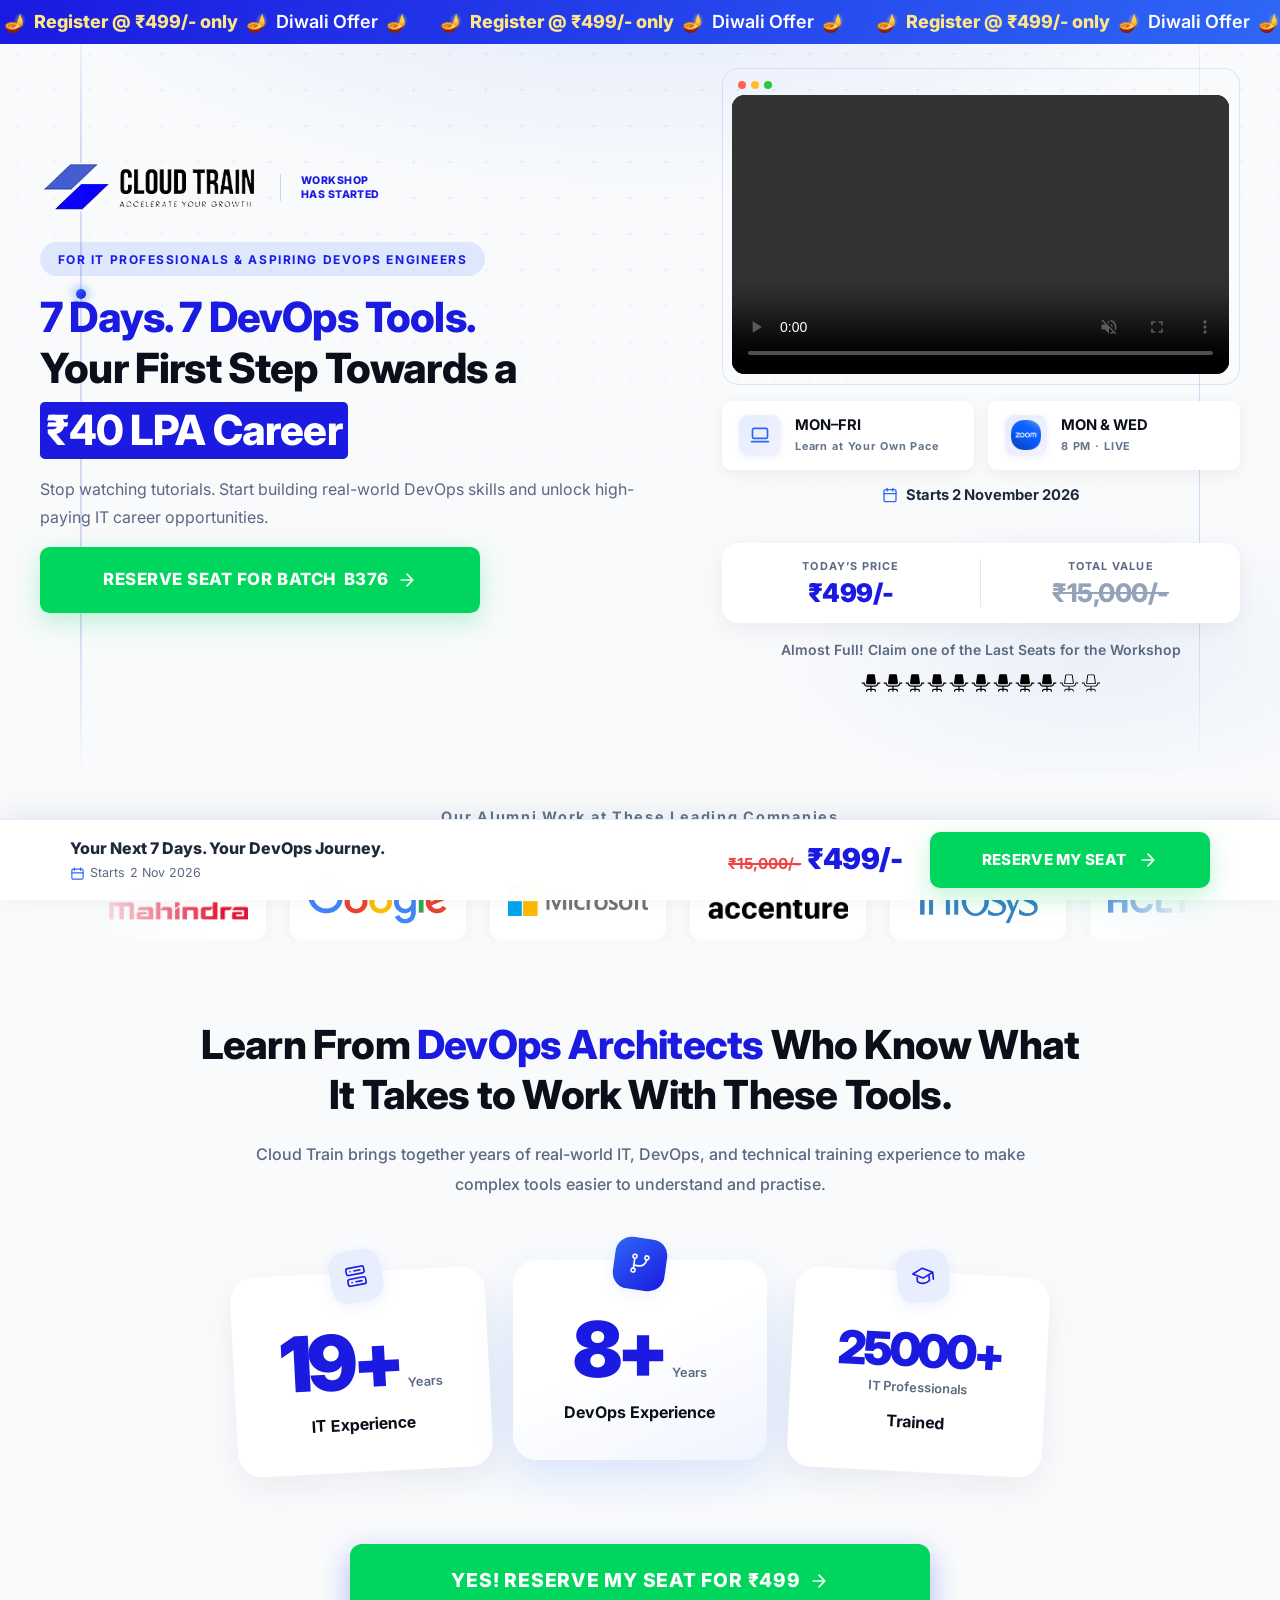
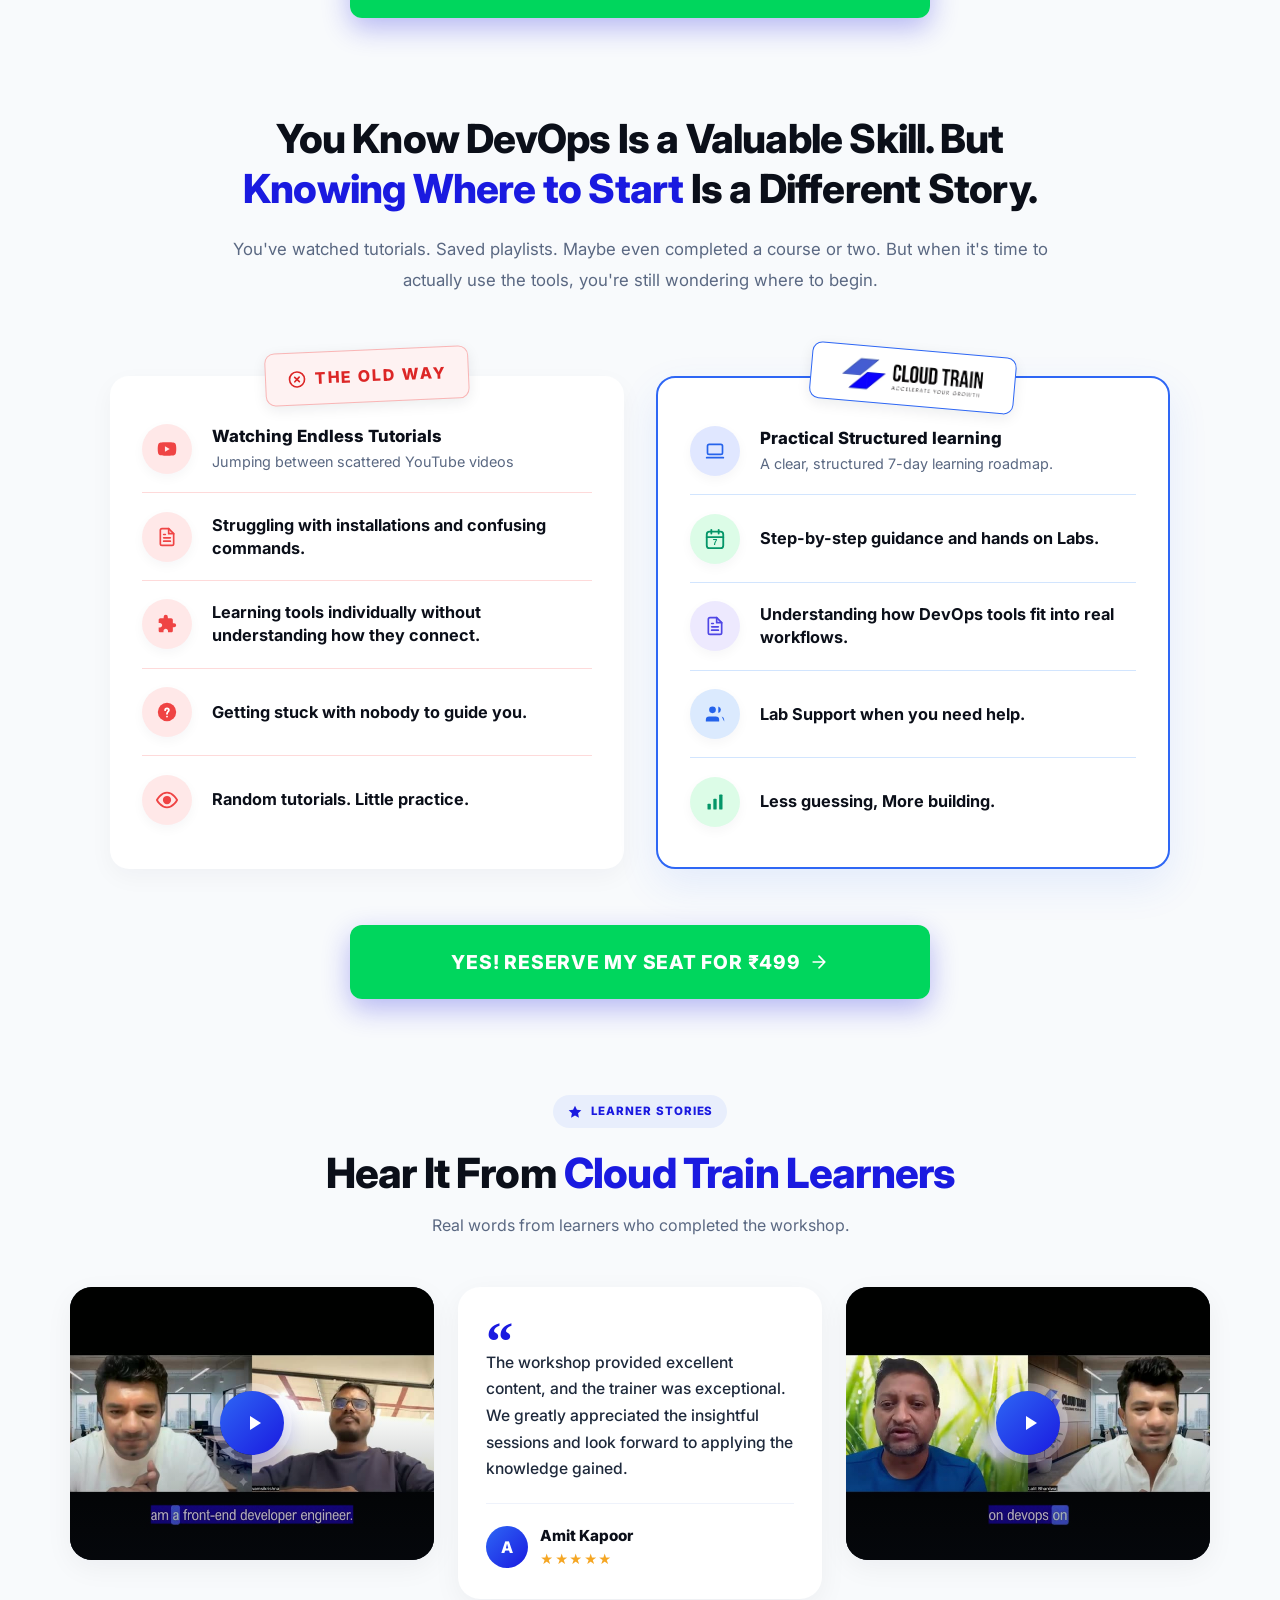
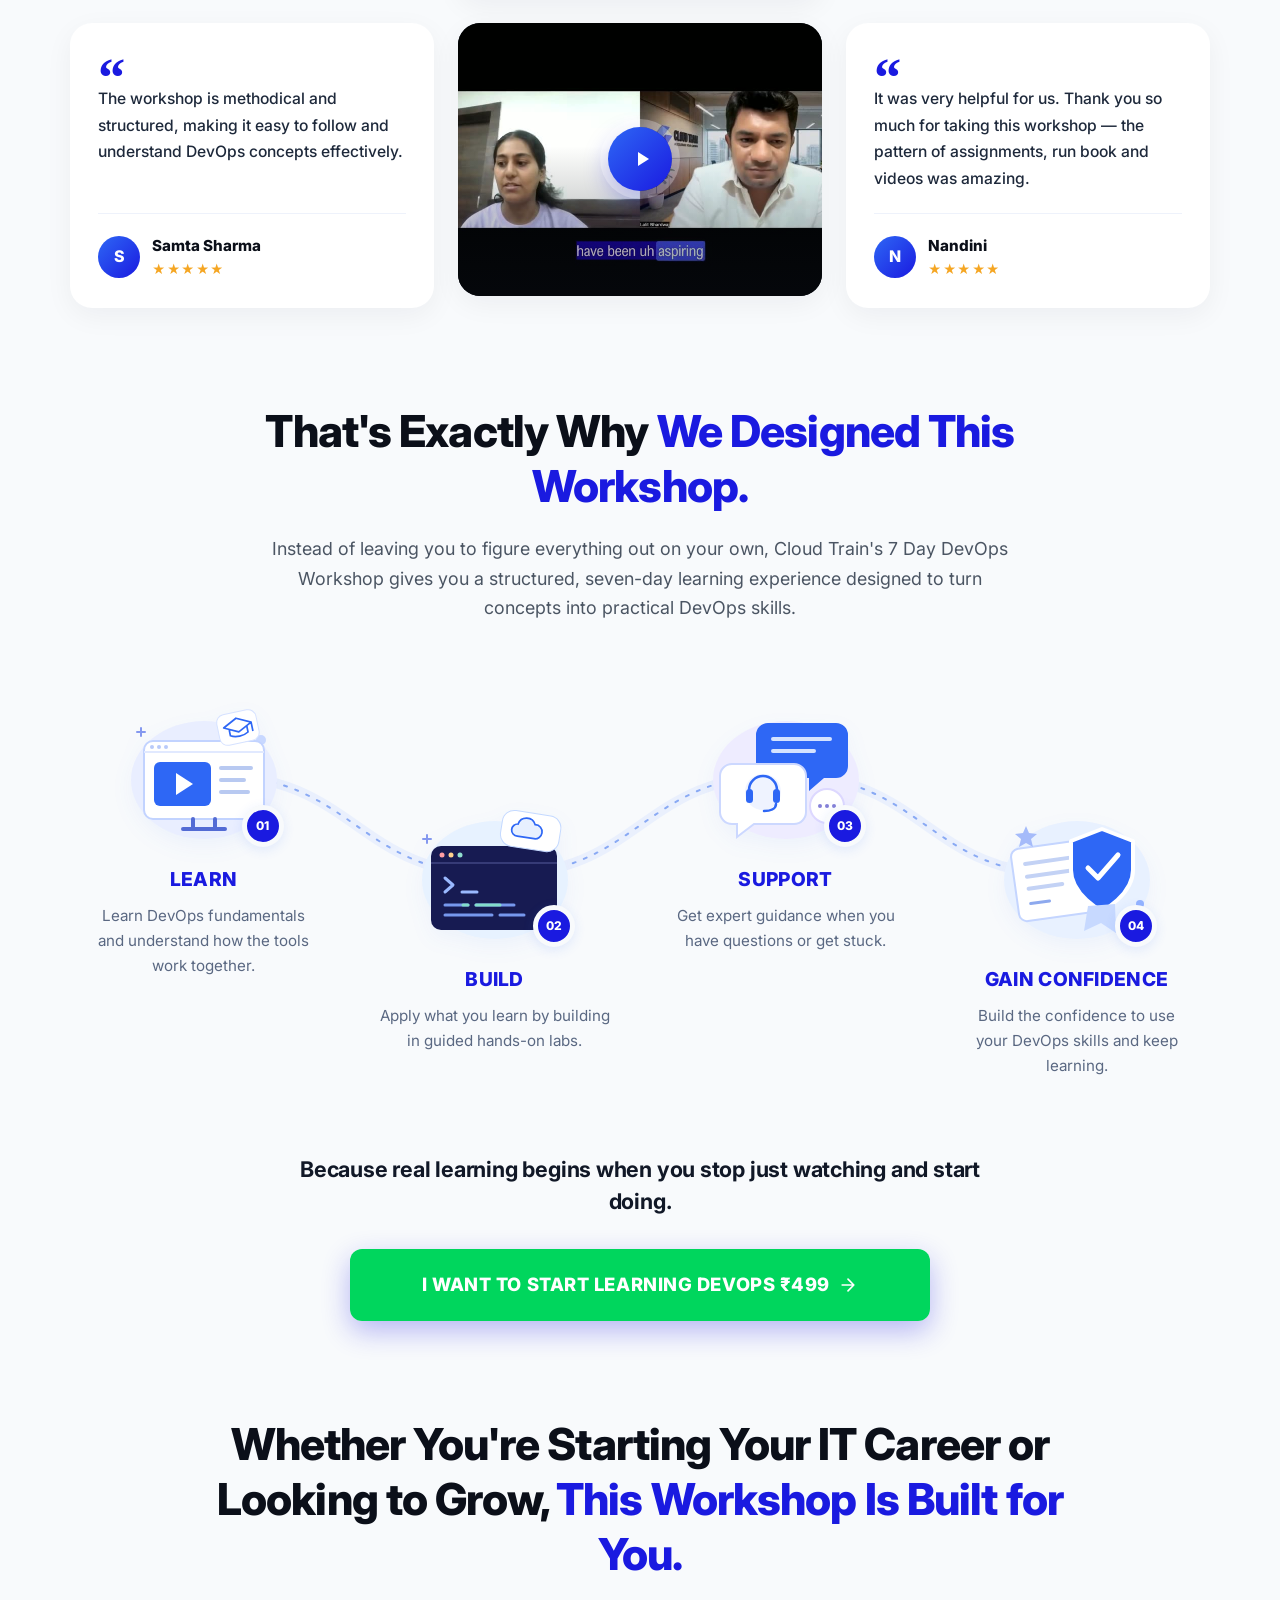
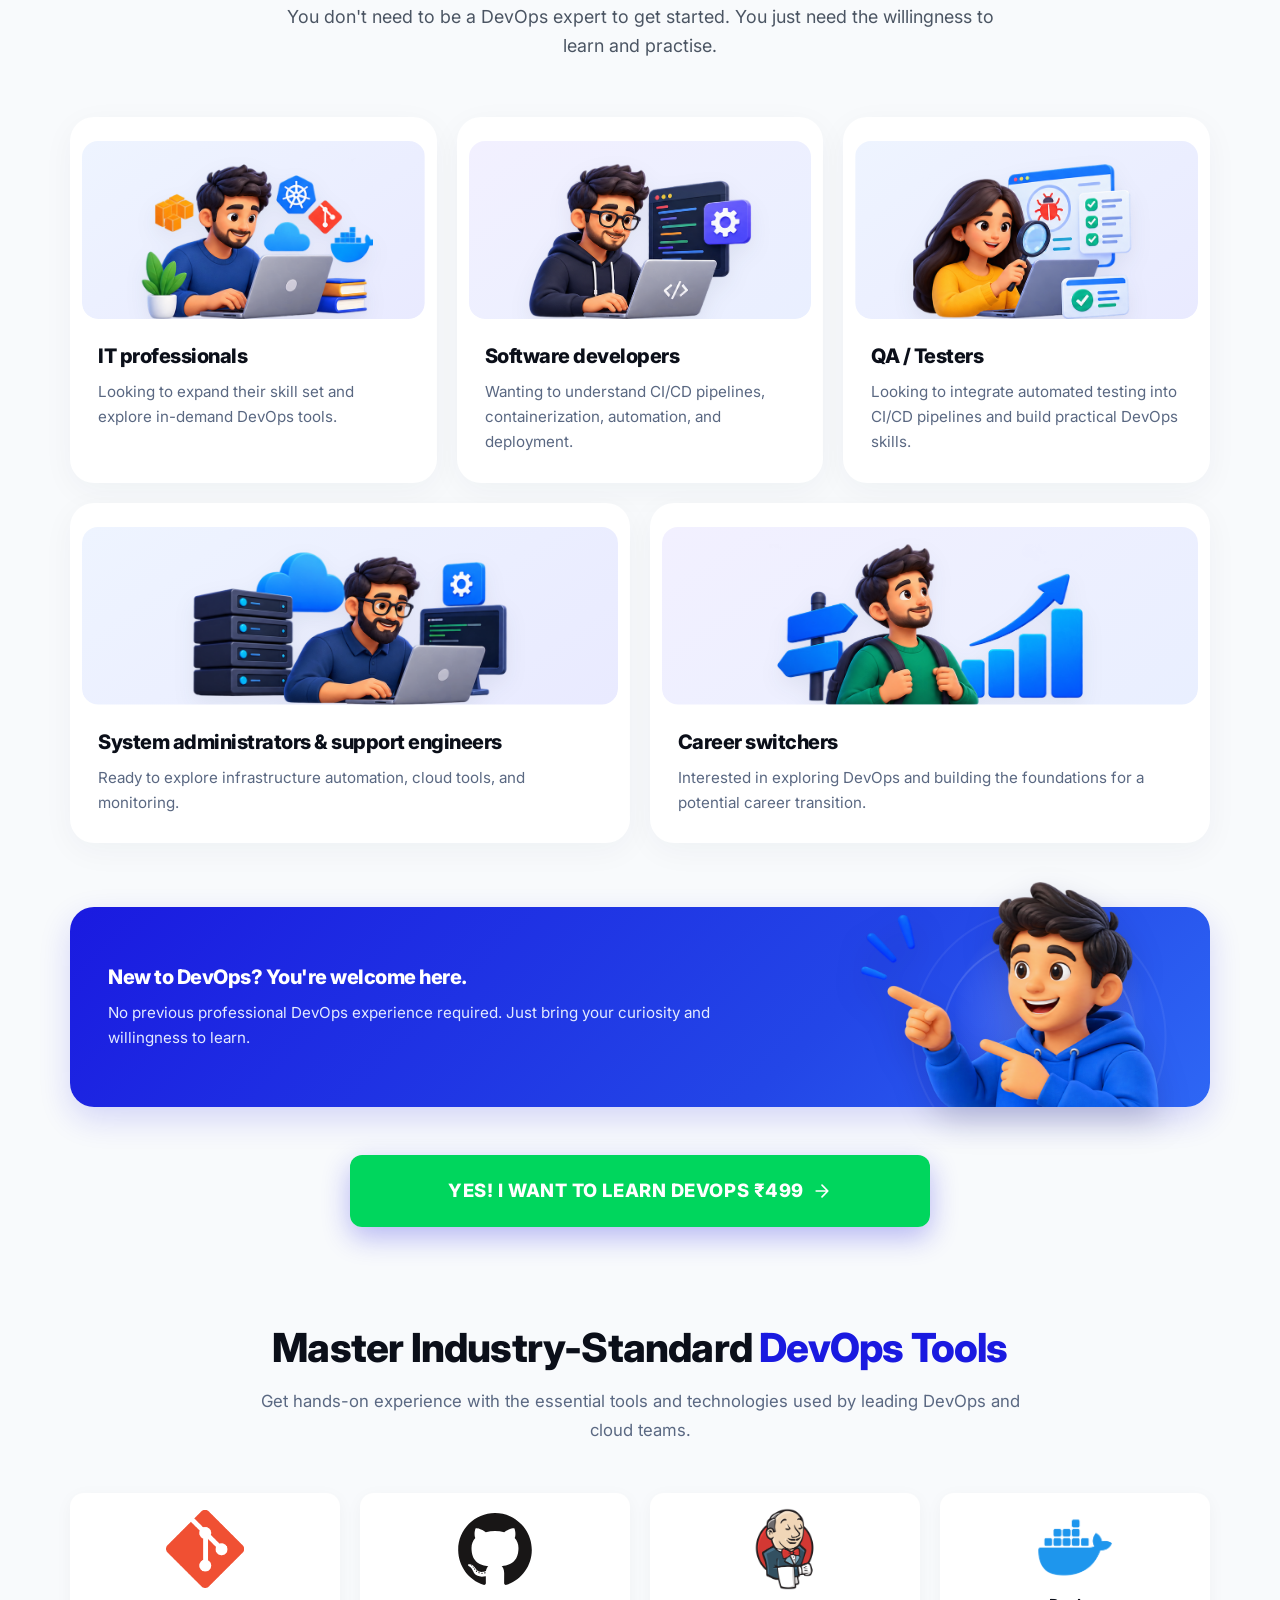
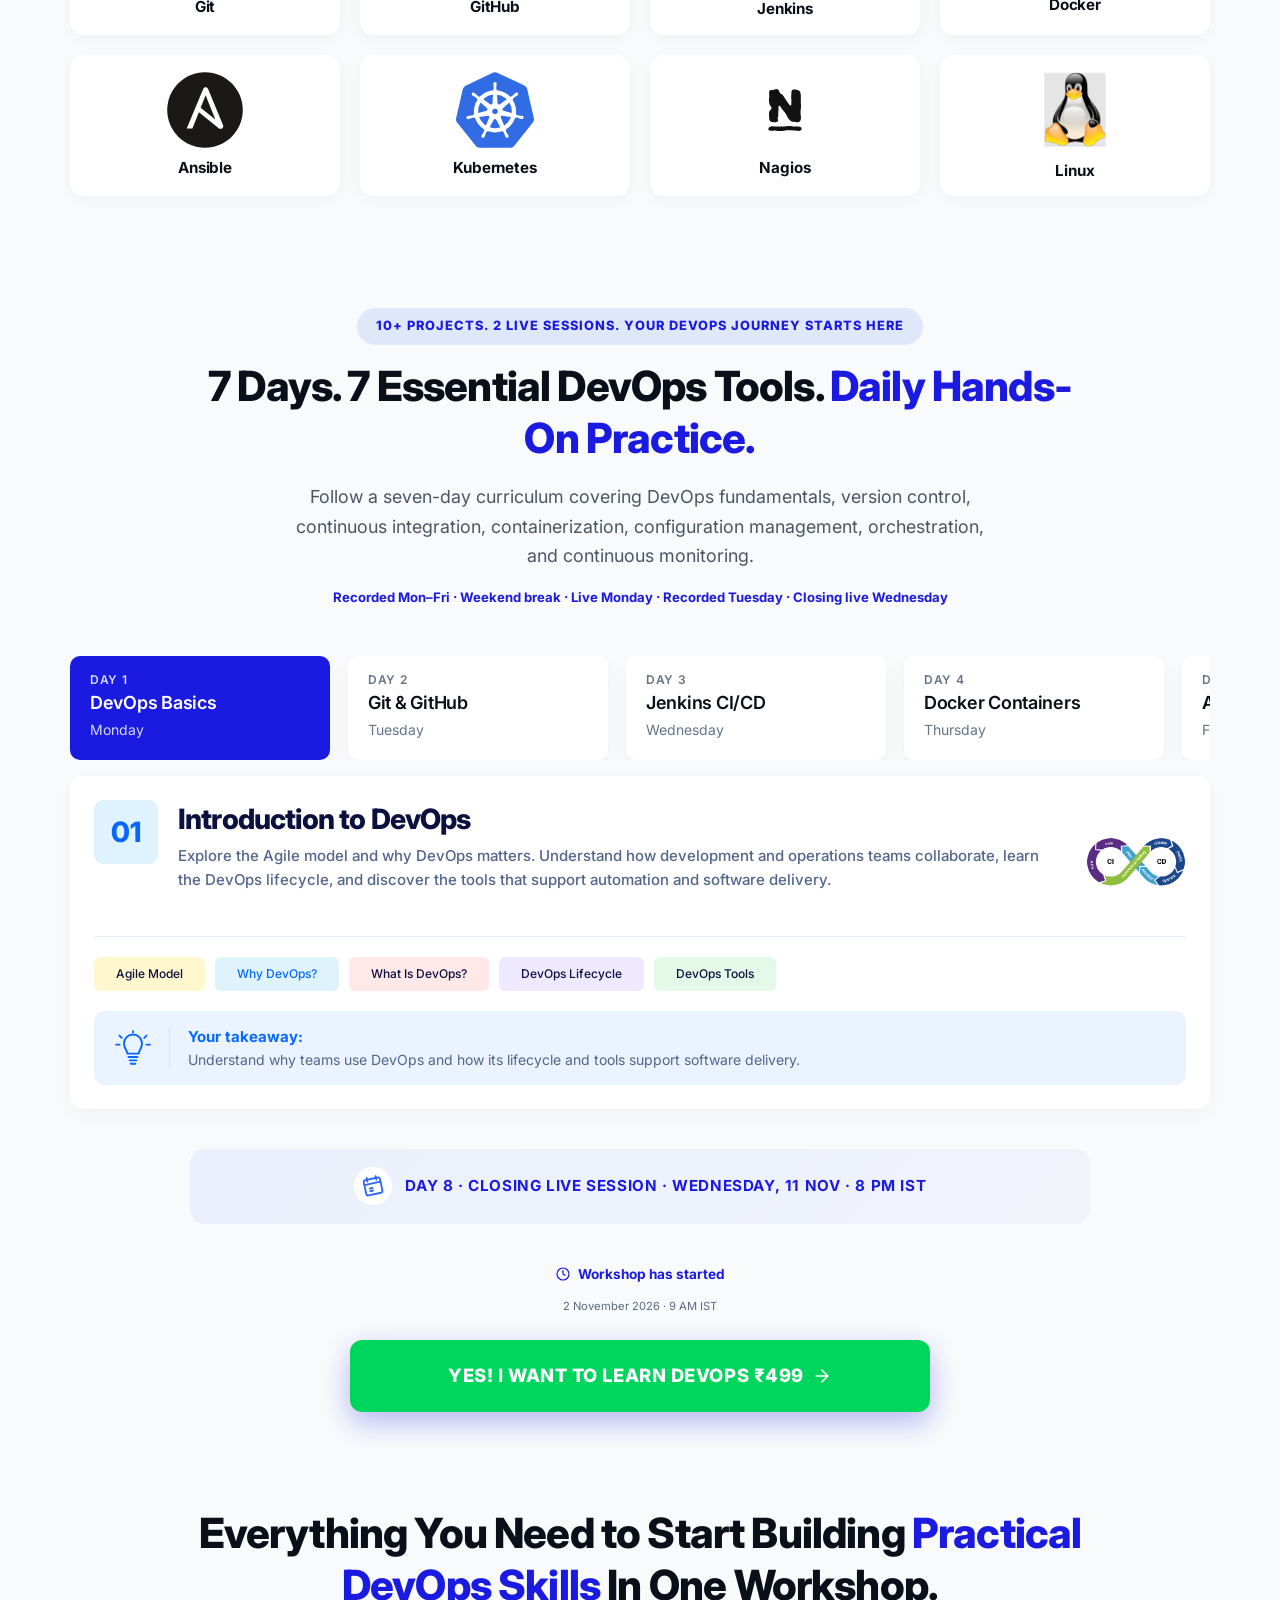
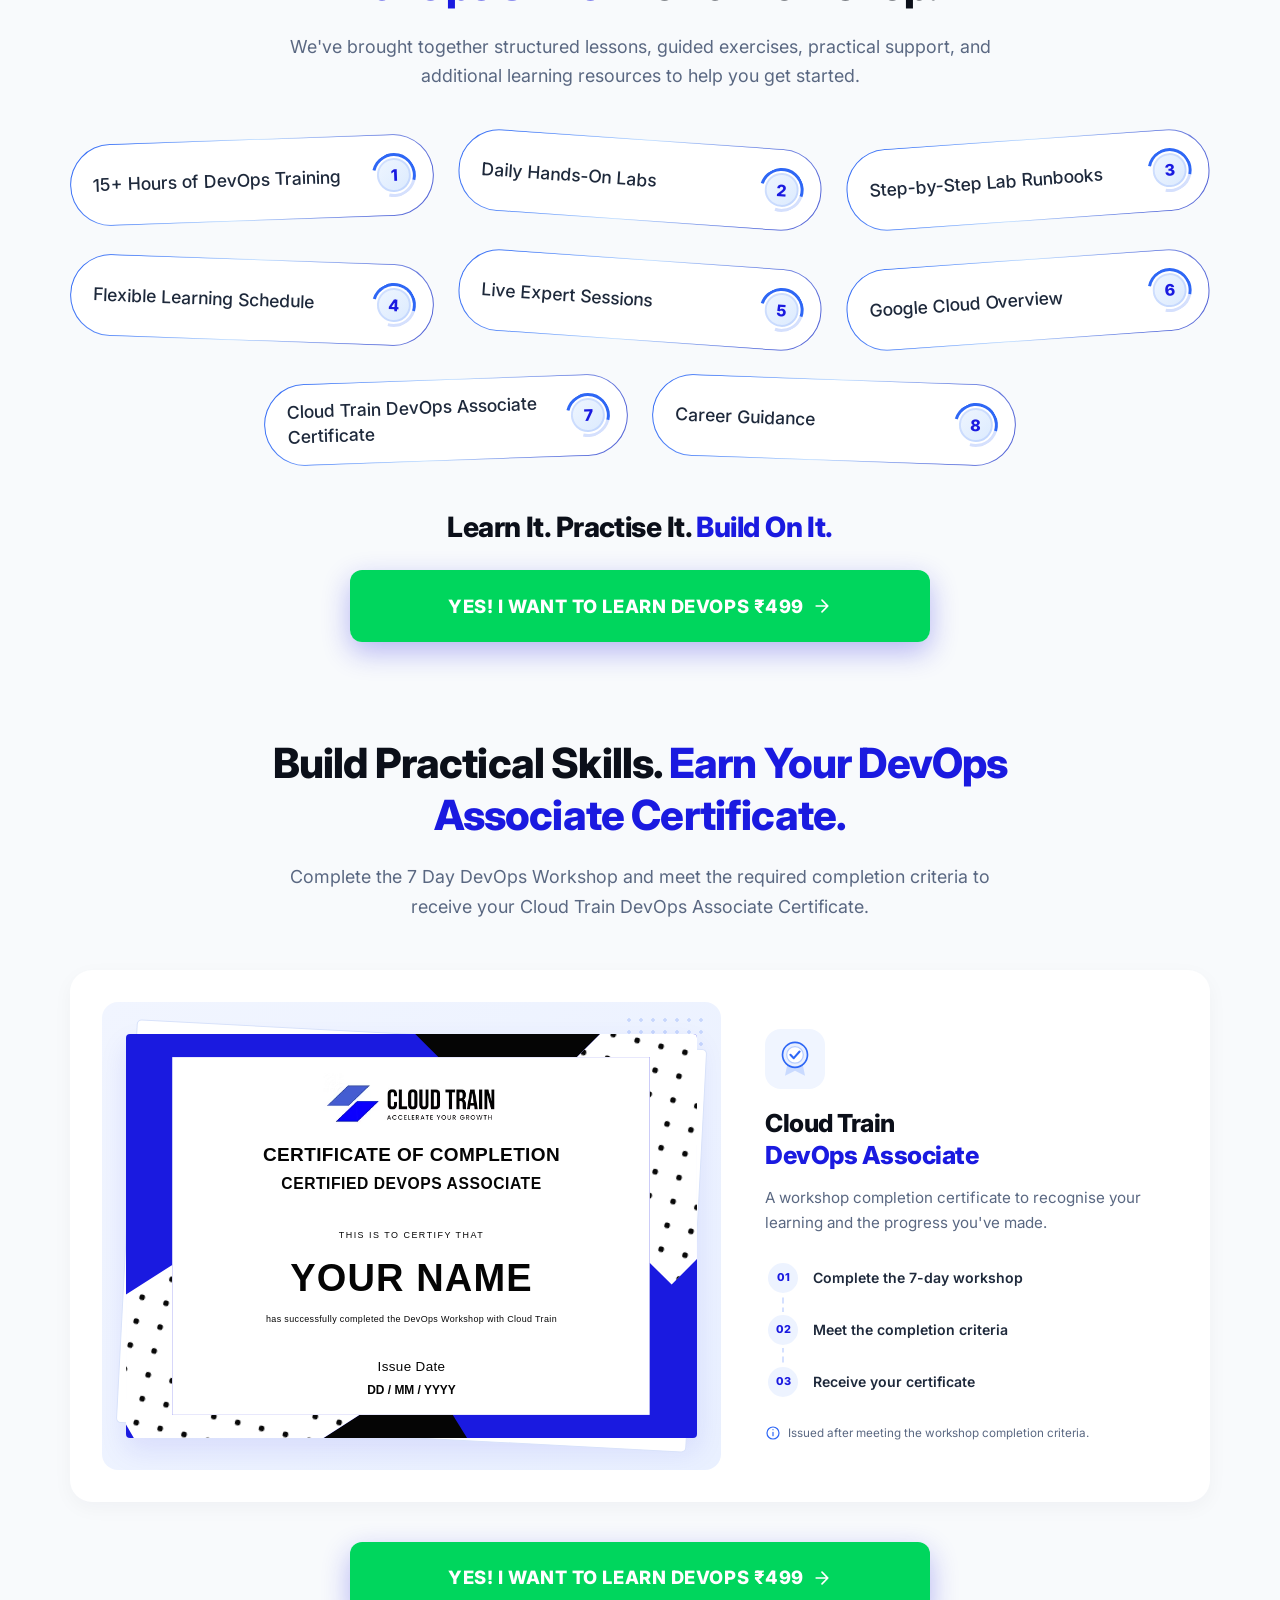
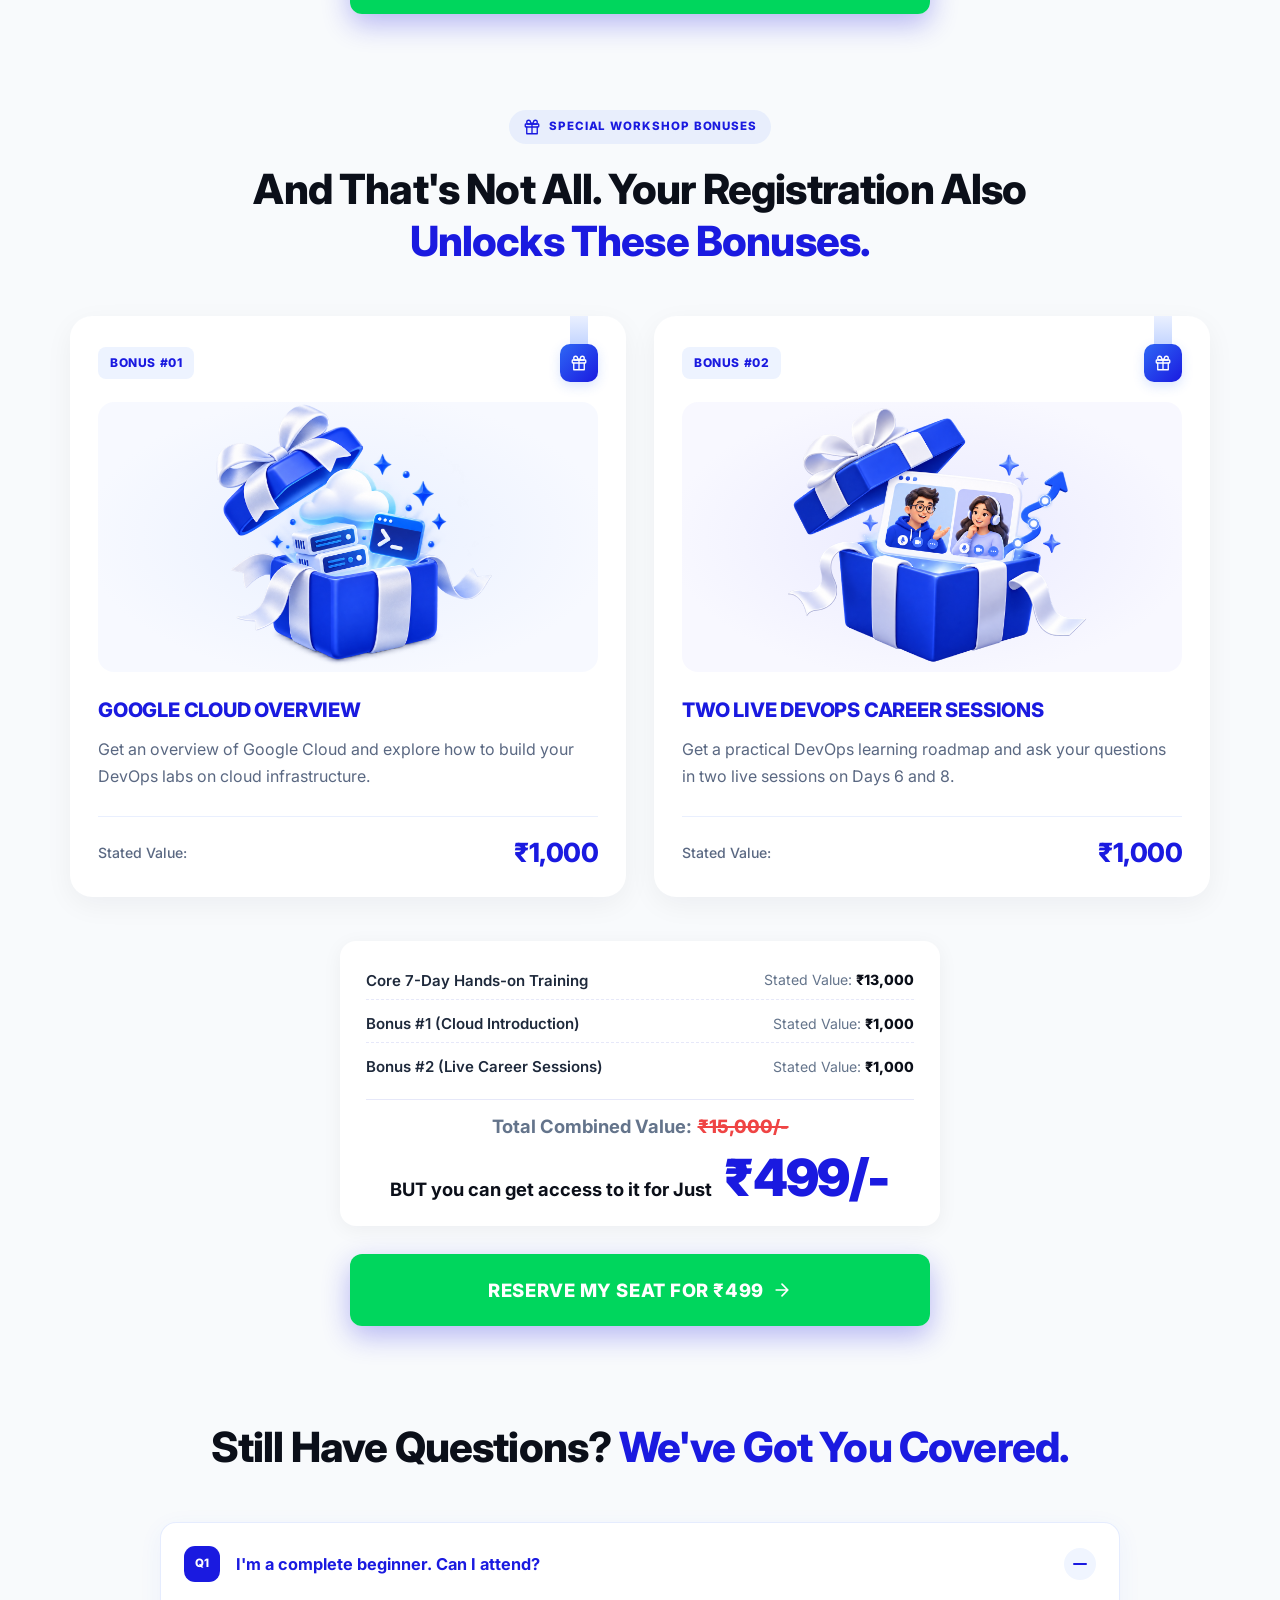
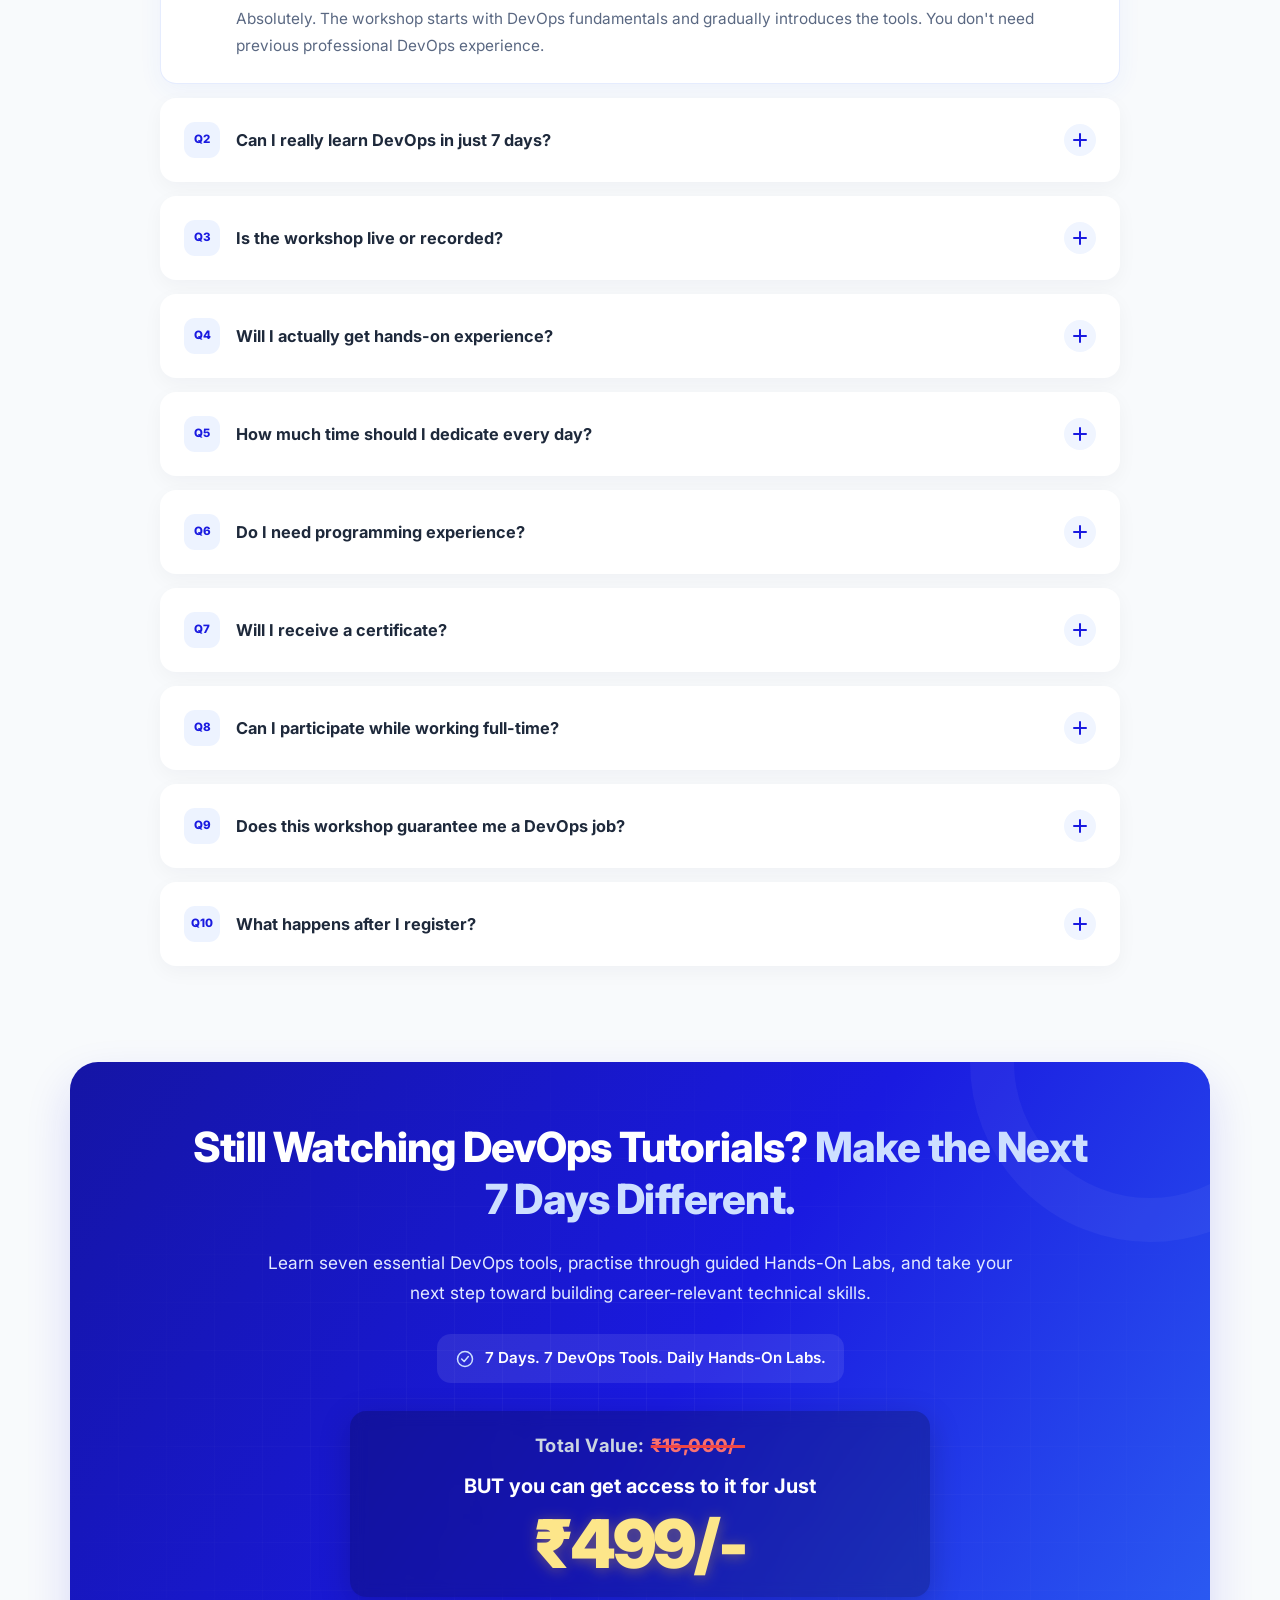
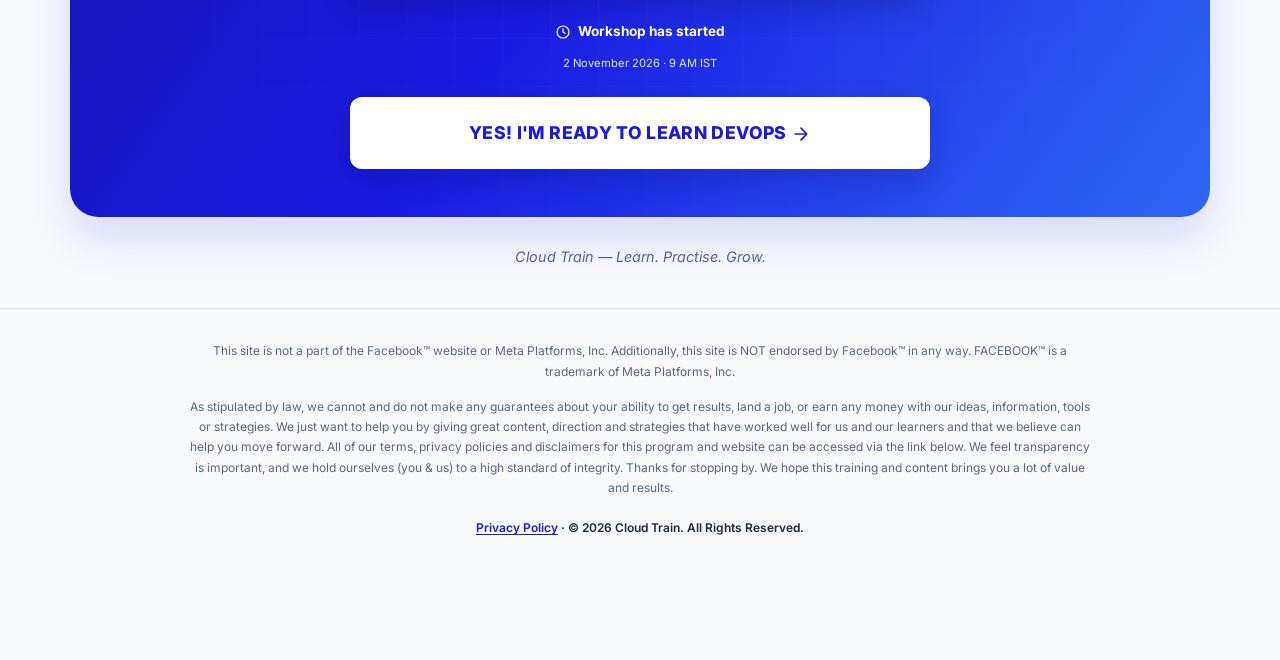
==== commit 017e2735: "feat: add tracking setup and webhook for Razorpay payments - Implemented Razorpay webhook to handle " ====
--- a/index.html
+++ b/index.html
@@ -16,6 +16,8 @@
   <script src="https://fast.wistia.com/embed/a8yf4dneqz.js" async type="module"></script>
   <script src="batch-config.js" defer></script>
   <script src="schedule.js" defer></script>
+  <script src="tracking-config.js" defer></script>
+  <script src="tracking.js" defer></script>
   <script src="script.js" defer></script>
 </head>
 <body>
@@ -87,7 +89,7 @@
           </p>
 
           <!-- CTA Button — outside event card -->
-          <a href="https://pages.razorpay.com/DevOps-7D" class="cta-btn">RESERVE SEAT FOR BATCH <span data-batch-number>576</span> <svg class="cta-arrow" viewBox="0 0 24 24" width="20" height="20" fill="none" stroke="currentColor" stroke-width="2" stroke-linecap="round" stroke-linejoin="round" aria-hidden="true" focusable="false"><path d="M5 12h14m-7-7 7 7-7 7"/></svg></a>
+          <a href="https://rzp.io/rzp/DOWS-7D" class="cta-btn">RESERVE SEAT FOR BATCH <span data-batch-number>576</span> <svg class="cta-arrow" viewBox="0 0 24 24" width="20" height="20" fill="none" stroke="currentColor" stroke-width="2" stroke-linecap="round" stroke-linejoin="round" aria-hidden="true" focusable="false"><path d="M5 12h14m-7-7 7 7-7 7"/></svg></a>
 
         </div>
 
@@ -103,7 +105,7 @@
                 <span class="window-dot window-dot--green"></span>
               </div>
               <div class="video-wrap">
-                <wistia-player media-id="a8yf4dneqz" aspect="1.7777777777777777" aria-label="Cloud Train VSL Video"></wistia-player>
+                <video src="https://video.gumlet.io/6adf3f8aec880e5d3e7259dd/6ae1d50e72d21aa0ed840417/main.mp4" autoplay muted loop playsinline controls controlslist="nodownload noplaybackrate noremoteplayback" disablepictureinpicture aria-label="Cloud Train workshop video"></video>
               </div>
             </div>
           </div>
@@ -132,7 +134,7 @@
                  <img src="zoom-logo.png" alt="Clock Icon" width="30" height="30" decoding="async">
                 </span>
                 <div class="meta-content">
-                  <span class="meta-value" data-live-dates>9 &amp; 11 Nov</span>
+                  <span class="meta-value">MON &amp; WED</span>
                   <span class="meta-label"><span data-live-time>8 PM</span> &middot; LIVE</span>
                 </div>
               </div>
@@ -178,7 +180,7 @@
 
       <!-- 1. Our Learners Work at Companies Including -->
       <div class="credibility-section__companies">
-        <h3 class="companies-heading">Our Learners Work at Companies Including</h3>
+        <h3 class="companies-heading">Our Alumni Work at These Leading Companies </h3>
         <div class="logos-carousel">
           <div class="logos-track">
             <div class="company-badge">
@@ -287,7 +289,7 @@
 
         <!-- CTA Button -->
         <div class="instructors-cta">
-          <a href="https://pages.razorpay.com/DevOps-7D" class="cta-btn">YES! RESERVE MY SEAT FOR ₹499 <svg class="cta-arrow" viewBox="0 0 24 24" width="20" height="20" fill="none" stroke="currentColor" stroke-width="2" stroke-linecap="round" stroke-linejoin="round" aria-hidden="true" focusable="false"><path d="M5 12h14m-7-7 7 7-7 7"/></svg></a>
+          <a href="https://rzp.io/rzp/DOWS-7D" class="cta-btn">YES! RESERVE MY SEAT FOR ₹499 <svg class="cta-arrow" viewBox="0 0 24 24" width="20" height="20" fill="none" stroke="currentColor" stroke-width="2" stroke-linecap="round" stroke-linejoin="round" aria-hidden="true" focusable="false"><path d="M5 12h14m-7-7 7 7-7 7"/></svg></a>
         </div>
       </div>
 
@@ -441,8 +443,63 @@
       </div>
  <!-- CTA Button -->
         <div class="instructors-cta">
-          <a href="https://pages.razorpay.com/DevOps-7D" class="cta-btn">YES! RESERVE MY SEAT FOR ₹499 <svg class="cta-arrow" viewBox="0 0 24 24" width="20" height="20" fill="none" stroke="currentColor" stroke-width="2" stroke-linecap="round" stroke-linejoin="round" aria-hidden="true" focusable="false"><path d="M5 12h14m-7-7 7 7-7 7"/></svg></a>
-        </div>
+          <a href="https://rzp.io/rzp/DOWS-7D" class="cta-btn">YES! RESERVE MY SEAT FOR ₹499 <svg class="cta-arrow" viewBox="0 0 24 24" width="20" height="20" fill="none" stroke="currentColor" stroke-width="2" stroke-linecap="round" stroke-linejoin="round" aria-hidden="true" focusable="false"><path d="M5 12h14m-7-7 7 7-7 7"/></svg></a>
+        </div>
+    </div>
+  </section>
+
+  <!-- LEARNER TESTIMONIALS -->
+  <section class="testimonials-section" id="testimonials" aria-labelledby="testimonials-heading">
+    <div class="testimonials-container">
+      <div class="testimonials-header">
+        <p class="testimonials-eyebrow"><svg viewBox="0 0 24 24" width="16" height="16" fill="currentColor" aria-hidden="true" focusable="false"><path d="m12 2.5 2.9 6.1 6.6.8-4.9 4.6 1.3 6.6L12 17.3l-5.9 3.3 1.3-6.6-4.9-4.6 6.6-.8z"/></svg> LEARNER STORIES</p>
+        <h2 class="testimonials-headline" id="testimonials-heading">Hear It From <span class="highlight">Cloud Train Learners</span></h2>
+        <p class="testimonials-subtext">Real words from learners who completed the workshop.</p>
+      </div>
+      <div class="testimonials-grid">
+        <figure class="testimonial-tile testimonial-tile--video">
+          <video playsinline preload="none" controlslist="nodownload noplaybackrate noremoteplayback" disablepictureinpicture poster="testimonial-1.jpg" width="1920" height="1080" aria-label="Learner testimonial video 1">
+            <source src="https://video.gumlet.io/6adf3f8aec880e5d3e7259dd/6adf8ba00d5e7ce29fdd0371/main.mp4" type="video/mp4">
+          </video>
+          <button class="testimonial-tile__play" type="button" aria-label="Play learner testimonial video 1"><svg viewBox="0 0 24 24" aria-hidden="true" focusable="false"><path d="M8 5v14l11-7z" fill="currentColor"/></svg></button>
+        </figure>
+        <figure class="testimonial-tile testimonial-tile--text">
+          <span class="testimonial-tile__mark" aria-hidden="true">&ldquo;</span>
+          <blockquote>The workshop provided excellent content, and the trainer was exceptional. We greatly appreciated the insightful sessions and look forward to applying the knowledge gained.</blockquote>
+          <figcaption class="testimonial-tile__author">
+            <span class="testimonial-tile__avatar" aria-hidden="true">A</span>
+            <span class="testimonial-tile__identity"><strong>Amit Kapoor</strong><span class="testimonial-tile__stars" role="img" aria-label="5 out of 5 stars">&#9733;&#9733;&#9733;&#9733;&#9733;</span></span>
+          </figcaption>
+        </figure>
+        <figure class="testimonial-tile testimonial-tile--video">
+          <video playsinline preload="none" controlslist="nodownload noplaybackrate noremoteplayback" disablepictureinpicture poster="testimonial-2.jpg" width="1920" height="1080" aria-label="Learner testimonial video 2">
+            <source src="https://video.gumlet.io/6adf3f8aec880e5d3e7259dd/6adf8ba00d5e7ce29fdd0372/main.mp4" type="video/mp4">
+          </video>
+          <button class="testimonial-tile__play" type="button" aria-label="Play learner testimonial video 2"><svg viewBox="0 0 24 24" aria-hidden="true" focusable="false"><path d="M8 5v14l11-7z" fill="currentColor"/></svg></button>
+        </figure>
+        <figure class="testimonial-tile testimonial-tile--text">
+          <span class="testimonial-tile__mark" aria-hidden="true">&ldquo;</span>
+          <blockquote>The workshop is methodical and structured, making it easy to follow and understand DevOps concepts effectively.</blockquote>
+          <figcaption class="testimonial-tile__author">
+            <span class="testimonial-tile__avatar" aria-hidden="true">S</span>
+            <span class="testimonial-tile__identity"><strong>Samta Sharma</strong><span class="testimonial-tile__stars" role="img" aria-label="5 out of 5 stars">&#9733;&#9733;&#9733;&#9733;&#9733;</span></span>
+          </figcaption>
+        </figure>
+        <figure class="testimonial-tile testimonial-tile--video">
+          <video playsinline preload="none" controlslist="nodownload noplaybackrate noremoteplayback" disablepictureinpicture poster="testimonial-3.jpg" width="1920" height="1080" aria-label="Learner testimonial video 3">
+            <source src="https://video.gumlet.io/6adf3f8aec880e5d3e7259dd/6adf8ba02cb4dd0d1c2adbc1/main.mp4" type="video/mp4">
+          </video>
+          <button class="testimonial-tile__play" type="button" aria-label="Play learner testimonial video 3"><svg viewBox="0 0 24 24" aria-hidden="true" focusable="false"><path d="M8 5v14l11-7z" fill="currentColor"/></svg></button>
+        </figure>
+        <figure class="testimonial-tile testimonial-tile--text">
+          <span class="testimonial-tile__mark" aria-hidden="true">&ldquo;</span>
+          <blockquote>It was very helpful for us. Thank you so much for taking this workshop &mdash; the pattern of assignments, run book and videos was amazing.</blockquote>
+          <figcaption class="testimonial-tile__author">
+            <span class="testimonial-tile__avatar" aria-hidden="true">N</span>
+            <span class="testimonial-tile__identity"><strong>Nandini</strong><span class="testimonial-tile__stars" role="img" aria-label="5 out of 5 stars">&#9733;&#9733;&#9733;&#9733;&#9733;</span></span>
+          </figcaption>
+        </figure>
+      </div>
     </div>
   </section>
 
@@ -519,7 +576,7 @@
           Because real learning begins when you stop just watching and start doing.
         </p>
         <div class="solution-cta">
-          <a href="https://pages.razorpay.com/DevOps-7D" class="cta-btn">
+          <a href="https://rzp.io/rzp/DOWS-7D" class="cta-btn">
             I WANT TO START LEARNING DEVOPS ₹499 <svg class="cta-arrow" viewBox="0 0 24 24" width="20" height="20" fill="none" stroke="currentColor" stroke-width="2" stroke-linecap="round" stroke-linejoin="round" aria-hidden="true" focusable="false"><path d="M5 12h14m-7-7 7 7-7 7"/></svg>
           </a>
         </div>
@@ -614,7 +671,7 @@
 
       <!-- CTA Button -->
       <div class="audience-cta">
-        <a href="https://pages.razorpay.com/DevOps-7D" class="cta-btn">
+        <a href="https://rzp.io/rzp/DOWS-7D" class="cta-btn">
           YES! I WANT TO LEARN DEVOPS ₹499 <svg class="cta-arrow" viewBox="0 0 24 24" width="20" height="20" fill="none" stroke="currentColor" stroke-width="2" stroke-linecap="round" stroke-linejoin="round" aria-hidden="true" focusable="false"><path d="M5 12h14m-7-7 7 7-7 7"/></svg>
         </a>
       </div>
@@ -1005,7 +1062,7 @@
 
       <!-- CTA -->
       <div class="curriculum-cta">
-        <a href="https://pages.razorpay.com/DevOps-7D" class="cta-btn">
+        <a href="https://rzp.io/rzp/DOWS-7D" class="cta-btn">
            YES! I WANT TO LEARN DEVOPS ₹499 <svg class="cta-arrow" viewBox="0 0 24 24" width="20" height="20" fill="none" stroke="currentColor" stroke-width="2" stroke-linecap="round" stroke-linejoin="round" aria-hidden="true" focusable="false"><path d="M5 12h14m-7-7 7 7-7 7"/></svg>
         </a>
       </div>
@@ -1081,7 +1138,7 @@
 
       <div class="inclusions-footer">
         <h3 class="inclusions-tagline">Learn It. Practise It. <span class="highlight">Build On It.</span></h3>
-        <a href="https://pages.razorpay.com/DevOps-7D" class="cta-btn inclusions-cta"> YES! I WANT TO LEARN DEVOPS ₹499 <svg class="cta-arrow" viewBox="0 0 24 24" width="20" height="20" fill="none" stroke="currentColor" stroke-width="2" stroke-linecap="round" stroke-linejoin="round" aria-hidden="true" focusable="false"><path d="M5 12h14m-7-7 7 7-7 7"/></svg></a>
+        <a href="https://rzp.io/rzp/DOWS-7D" class="cta-btn inclusions-cta"> YES! I WANT TO LEARN DEVOPS ₹499 <svg class="cta-arrow" viewBox="0 0 24 24" width="20" height="20" fill="none" stroke="currentColor" stroke-width="2" stroke-linecap="round" stroke-linejoin="round" aria-hidden="true" focusable="false"><path d="M5 12h14m-7-7 7 7-7 7"/></svg></a>
       </div>
     </div>
   </section>
@@ -1120,7 +1177,7 @@
       </div>
 
       <div class="certification-cta-wrap">
-        <a href="https://pages.razorpay.com/DevOps-7D" class="cta-btn certification-cta"> YES! I WANT TO LEARN DEVOPS ₹499 <svg class="cta-arrow" viewBox="0 0 24 24" width="20" height="20" fill="none" stroke="currentColor" stroke-width="2" stroke-linecap="round" stroke-linejoin="round" aria-hidden="true" focusable="false"><path d="M5 12h14m-7-7 7 7-7 7"/></svg></a>
+        <a href="https://rzp.io/rzp/DOWS-7D" class="cta-btn certification-cta"> YES! I WANT TO LEARN DEVOPS ₹499 <svg class="cta-arrow" viewBox="0 0 24 24" width="20" height="20" fill="none" stroke="currentColor" stroke-width="2" stroke-linecap="round" stroke-linejoin="round" aria-hidden="true" focusable="false"><path d="M5 12h14m-7-7 7 7-7 7"/></svg></a>
       </div>
     </div>
   </section>
@@ -1190,40 +1247,7 @@
             <strong class="bonuses-deal-price">&#8377;499/-</strong>
           </div>
         </div>
-        <div class="bonuses-cta-wrap"><a href="https://pages.razorpay.com/DevOps-7D" class="cta-btn bonuses-cta">RESERVE MY SEAT FOR &#8377;499 <svg class="cta-arrow" viewBox="0 0 24 24" width="20" height="20" fill="none" stroke="currentColor" stroke-width="2" stroke-linecap="round" stroke-linejoin="round" aria-hidden="true" focusable="false"><path d="M5 12h14m-7-7 7 7-7 7"/></svg></a></div>
-      </div>
-    </div>
-  </section>
-
-  <!-- LEARNER TESTIMONIALS -->
-  <section class="testimonials-section" id="testimonials" aria-labelledby="testimonials-heading">
-    <div class="testimonials-container">
-      <div class="testimonials-header">
-        <h2 class="testimonials-headline" id="testimonials-heading">Hear From <span class="highlight">Cloud Train Learners</span></h2>
-        <p class="testimonials-subtext">Watch learners share their experiences in their own words.</p>
-      </div>
-      <div class="testimonials-grid">
-        <figure class="testimonial-player">
-          <video controls playsinline preload="none" poster="testimonial-1.jpg" width="1920" height="1080" aria-label="Learner testimonial video 1">
-            <source src="https://video.gumlet.io/6adf3f8aec880e5d3e7259dd/6adf8ba00d5e7ce29fdd0371/main.mp4" type="video/mp4">
-            Your browser does not support video playback.
-          </video>
-          <figcaption>Learner story 01</figcaption>
-        </figure>
-        <figure class="testimonial-player">
-          <video controls playsinline preload="none" poster="testimonial-2.jpg" width="1920" height="1080" aria-label="Learner testimonial video 2">
-            <source src="https://video.gumlet.io/6adf3f8aec880e5d3e7259dd/6adf8ba00d5e7ce29fdd0372/main.mp4" type="video/mp4">
-            Your browser does not support video playback.
-          </video>
-          <figcaption>Learner story 02</figcaption>
-        </figure>
-        <figure class="testimonial-player">
-          <video controls playsinline preload="none" poster="testimonial-3.jpg" width="1920" height="1080" aria-label="Learner testimonial video 3">
-            <source src="https://video.gumlet.io/6adf3f8aec880e5d3e7259dd/6adf8ba02cb4dd0d1c2adbc1/main.mp4" type="video/mp4">
-            Your browser does not support video playback.
-          </video>
-          <figcaption>Learner story 03</figcaption>
-        </figure>
+        <div class="bonuses-cta-wrap"><a href="https://rzp.io/rzp/DOWS-7D" class="cta-btn bonuses-cta">RESERVE MY SEAT FOR &#8377;499 <svg class="cta-arrow" viewBox="0 0 24 24" width="20" height="20" fill="none" stroke="currentColor" stroke-width="2" stroke-linecap="round" stroke-linejoin="round" aria-hidden="true" focusable="false"><path d="M5 12h14m-7-7 7 7-7 7"/></svg></a></div>
       </div>
     </div>
   </section>
@@ -1356,12 +1380,21 @@
             </div>
             <p class="workshop-countdown__date"><time datetime="2026-11-02T09:00:00+05:30" data-batch-start-datetime>2 November 2026 &middot; 9 AM IST</time></p>
           </div>
-          <a href="https://pages.razorpay.com/DevOps-7D" class="cta-btn closing-cta"><span>YES! I'M READY TO LEARN <span class="closing-cta__ending">DEVOPS <svg class="cta-arrow" viewBox="0 0 24 24" width="20" height="20" fill="none" stroke="currentColor" stroke-width="2" stroke-linecap="round" stroke-linejoin="round" aria-hidden="true" focusable="false"><path d="M5 12h14m-7-7 7 7-7 7"/></svg></span></span></a>
+          <a href="https://rzp.io/rzp/DOWS-7D" class="cta-btn closing-cta"><span>YES! I'M READY TO LEARN <span class="closing-cta__ending">DEVOPS <svg class="cta-arrow" viewBox="0 0 24 24" width="20" height="20" fill="none" stroke="currentColor" stroke-width="2" stroke-linecap="round" stroke-linejoin="round" aria-hidden="true" focusable="false"><path d="M5 12h14m-7-7 7 7-7 7"/></svg></span></span></a>
         </div>
       </div>
       <p class="closing-signoff"><em>Cloud Train &mdash; Learn. Practise. Grow.</em></p>
     </div>
   </section>
+
+  <!-- LEGAL DISCLAIMER -->
+  <div class="site-disclaimer">
+    <div class="site-disclaimer__container">
+      <p>This site is not a part of the Facebook&trade; website or Meta Platforms, Inc. Additionally, this site is NOT endorsed by Facebook&trade; in any way. FACEBOOK&trade; is a trademark of Meta Platforms, Inc.</p>
+      <p>As stipulated by law, we cannot and do not make any guarantees about your ability to get results, land a job, or earn any money with our ideas, information, tools or strategies. We just want to help you by giving great content, direction and strategies that have worked well for us and our learners and that we believe can help you move forward. All of our terms, privacy policies and disclaimers for this program and website can be accessed via the link below. We feel transparency is important, and we hold ourselves (you &amp; us) to a high standard of integrity. Thanks for stopping by. We hope this training and content brings you a lot of value and results.</p>
+      <p class="site-disclaimer__legal"><a href="https://www.thecloudtrain.com/privacy-policy" target="_blank" rel="noopener">Privacy Policy</a> <span aria-hidden="true">&middot;</span> &copy; 2026 Cloud Train. All Rights Reserved.</p>
+    </div>
+  </div>
 
   <!-- STICKY WORKSHOP REGISTRATION -->
   <div class="sticky-enrolment-spacer" aria-hidden="true"></div>
@@ -1377,7 +1410,7 @@
           <span class="sticky-enrolment__price">&#8377;499/-</span>
         </div>
       </div>
-      <a href="https://pages.razorpay.com/DevOps-7D" class="cta-btn sticky-enrolment__cta">RESERVE MY SEAT <svg class="cta-arrow" viewBox="0 0 24 24" width="20" height="20" fill="none" stroke="currentColor" stroke-width="2" stroke-linecap="round" stroke-linejoin="round" aria-hidden="true" focusable="false"><path d="M5 12h14m-7-7 7 7-7 7"/></svg></a>
+      <a href="https://rzp.io/rzp/DOWS-7D" class="cta-btn sticky-enrolment__cta">RESERVE MY SEAT <svg class="cta-arrow" viewBox="0 0 24 24" width="20" height="20" fill="none" stroke="currentColor" stroke-width="2" stroke-linecap="round" stroke-linejoin="round" aria-hidden="true" focusable="false"><path d="M5 12h14m-7-7 7 7-7 7"/></svg></a>
     </div>
   </footer>
 
--- a/style.css
+++ b/style.css
@@ -213,7 +213,7 @@
 /* ── Hero Section ── */
 .hero {
   --hero-marquee-height: 44px;
-  min-height: 100vh;
+  /* min-height: 100vh; */
   padding: calc(var(--hero-marquee-height) + 24px) 1.5rem 5rem;
   display: flex;
   align-items: flex-start;
@@ -606,6 +606,15 @@
   background: #000;
 }
 
+.video-wrap video {
+  position: absolute;
+  inset: 0;
+  width: 100%;
+  height: 100%;
+  display: block;
+  object-fit: contain;
+}
+
 .video-wrap wistia-player {
   position: absolute;
   inset: 0;
@@ -5001,17 +5010,33 @@
 }
 
 .testimonials-header {
-  max-width: 780px;
+  max-width: 900px;
   margin: 0 auto 3rem;
   text-align: center;
 }
 
+.testimonials-eyebrow {
+  display: inline-flex;
+  align-items: center;
+  justify-content: center;
+  gap: 8px;
+  margin: 0 0 20px;
+  padding: 8px 14px;
+  border-radius: 999px;
+  background: rgba(46, 103, 245, 0.08);
+  color: var(--blue-deep);
+  font-size: 0.72rem;
+  font-weight: 800;
+  letter-spacing: 0.08em;
+  line-height: 1.5;
+}
+
 .testimonials-headline {
   color: var(--text-primary);
-  font-size: clamp(2rem, 3.8vw, 2.75rem);
-  font-weight: 900;
+  font-size: clamp(1.9rem, 3.5vw, 2.6rem);
+  font-weight: 800;
   line-height: 1.25;
-  letter-spacing: -0.025em;
+  letter-spacing: -0.02em;
 }
 
 .testimonials-subtext {
@@ -5023,51 +5048,162 @@
 
 .testimonials-grid {
   display: grid;
-  grid-template-columns: repeat(2, minmax(0, 1fr));
-  gap: 1.25rem;
-}
-
-.testimonial-player:last-child {
-  grid-column: 1 / -1;
-  width: calc(50% - 0.625rem);
-  justify-self: center;
-}
-
-.testimonial-player {
+  grid-template-columns: repeat(3, minmax(0, 1fr));
+  gap: 24px;
+}
+
+.testimonial-tile {
+  position: relative;
   min-width: 0;
   margin: 0;
+  aspect-ratio: 4 / 3;
   overflow: hidden;
-  border: 1px solid var(--border);
-  border-radius: 1rem;
-  background: #fff;
-  box-shadow: 0 8px 28px rgba(30, 41, 59, 0.07);
-}
-
-.testimonial-player video {
+  border-radius: 22px;
+  background: var(--bg-surface);
+  box-shadow: 0 8px 28px rgba(15, 23, 42, 0.05);
+  transition: transform 0.25s ease, box-shadow 0.25s ease;
+}
+
+.testimonial-tile:hover {
+  transform: translateY(-4px);
+  box-shadow: 0 16px 36px rgba(26, 26, 224, 0.1);
+}
+
+.testimonial-tile--video {
+  background: #0b1220;
+}
+
+.testimonial-tile--video video {
   display: block;
   width: 100%;
-  height: auto;
-  aspect-ratio: 16 / 9;
-  background: #000;
-}
-
-.testimonial-player figcaption {
-  padding: 0.85rem 1.1rem;
+  height: 100%;
+  object-fit: cover;
+}
+
+/* Soft brand tint over the poster until the video starts. */
+.testimonial-tile--video::after {
+  content: "";
+  position: absolute;
+  inset: 0;
+  background: linear-gradient(180deg, rgba(26, 26, 224, 0) 45%, rgba(11, 15, 25, 0.45));
+  pointer-events: none;
+}
+
+.testimonial-tile__play {
+  position: absolute;
+  top: 50%;
+  left: 50%;
+  z-index: 1;
+  width: 64px;
+  height: 64px;
+  display: grid;
+  place-items: center;
+  padding: 0;
+  border: 0;
+  border-radius: 50%;
+  background: linear-gradient(135deg, var(--blue-mid), var(--blue-deep));
+  color: #fff;
+  box-shadow: 0 0 0 8px rgba(255, 255, 255, 0.28), 0 10px 24px rgba(26, 26, 224, 0.35);
+  transform: translate(-50%, -50%);
+  cursor: pointer;
+  transition: transform 0.2s, box-shadow 0.2s;
+}
+
+.testimonial-tile__play:hover {
+  transform: translate(-50%, -50%) scale(1.08);
+  box-shadow: 0 0 0 12px rgba(255, 255, 255, 0.32), 0 12px 28px rgba(26, 26, 224, 0.45);
+}
+
+.testimonial-tile__play:focus-visible {
+  outline: 3px solid #fff;
+  outline-offset: 4px;
+}
+
+.testimonial-tile__play svg {
+  width: 24px;
+  height: 24px;
+  margin-left: 3px;
+}
+
+.testimonial-tile.is-playing::after,
+.testimonial-tile.is-playing .testimonial-tile__play {
+  display: none;
+}
+
+/* Text tiles take the row height set by the videos, but can grow if a quote needs more room. */
+.testimonial-tile--text {
+  display: flex;
+  flex-direction: column;
+  aspect-ratio: auto;
+  padding: 28px;
+}
+
+.testimonial-tile__mark {
+  height: 1.8rem;
+  color: var(--blue-deep);
+  font-family: Georgia, "Times New Roman", serif;
+  font-size: 3.4rem;
+  font-weight: 700;
+  line-height: 1;
+}
+
+.testimonial-tile blockquote {
+  margin: 0.4rem 0 20px;
   color: var(--text-strong);
-  font-size: 0.85rem;
-  font-weight: 700;
-}
-
-@media (max-width: 900px) {
+  font-size: 0.98rem;
+  font-weight: 500;
+  line-height: 1.7;
+}
+
+.testimonial-tile__author {
+  display: flex;
+  align-items: center;
+  gap: 12px;
+  margin-top: auto;
+  padding-top: 20px;
+  border-top: 1px solid #eef2fb;
+}
+
+.testimonial-tile__avatar {
+  flex-shrink: 0;
+  width: 42px;
+  height: 42px;
+  display: grid;
+  place-items: center;
+  border-radius: 50%;
+  background: linear-gradient(135deg, var(--blue-mid), var(--blue-deep));
+  color: #fff;
+  font-size: 1rem;
+  font-weight: 800;
+}
+
+.testimonial-tile__identity {
+  display: flex;
+  flex-direction: column;
+  gap: 2px;
+}
+
+.testimonial-tile__identity strong {
+  color: var(--text-primary);
+  font-size: 0.95rem;
+  font-weight: 800;
+}
+
+.testimonial-tile__stars {
+  color: #f5a623;
+  font-size: 0.8rem;
+  letter-spacing: 0.12em;
+}
+
+@media (max-width: 960px) {
+  .testimonials-grid {
+    grid-template-columns: repeat(2, minmax(0, 1fr));
+  }
+}
+
+@media (max-width: 640px) {
   .testimonials-grid {
     grid-template-columns: minmax(0, 1fr);
-    max-width: 680px;
-    margin: 0 auto;
-  }
-
-  .testimonial-player:last-child {
-    grid-column: auto;
-    width: 100%;
   }
 }
 
@@ -6080,6 +6216,38 @@
   .closing-section .closing-panel {
     padding: 28px 16px 24px;
   }
+}
+
+/* Legal disclaimer at the end of the page */
+.site-disclaimer {
+  padding: 2rem 1.5rem 2.5rem;
+  border-top: 1px solid var(--border);
+  background: var(--bg-page);
+}
+
+.site-disclaimer__container {
+  max-width: 900px;
+  margin: 0 auto;
+  text-align: center;
+}
+
+.site-disclaimer p {
+  margin: 0 0 0.9rem;
+  color: var(--text-muted);
+  font-size: 0.75rem;
+  line-height: 1.7;
+}
+
+.site-disclaimer .site-disclaimer__legal {
+  margin: 1.25rem 0 0;
+  color: var(--text-strong);
+  font-weight: 600;
+}
+
+.site-disclaimer a {
+  color: var(--blue-deep);
+  text-decoration: underline;
+  text-underline-offset: 2px;
 }
 
 /* Sticky workshop registration */
